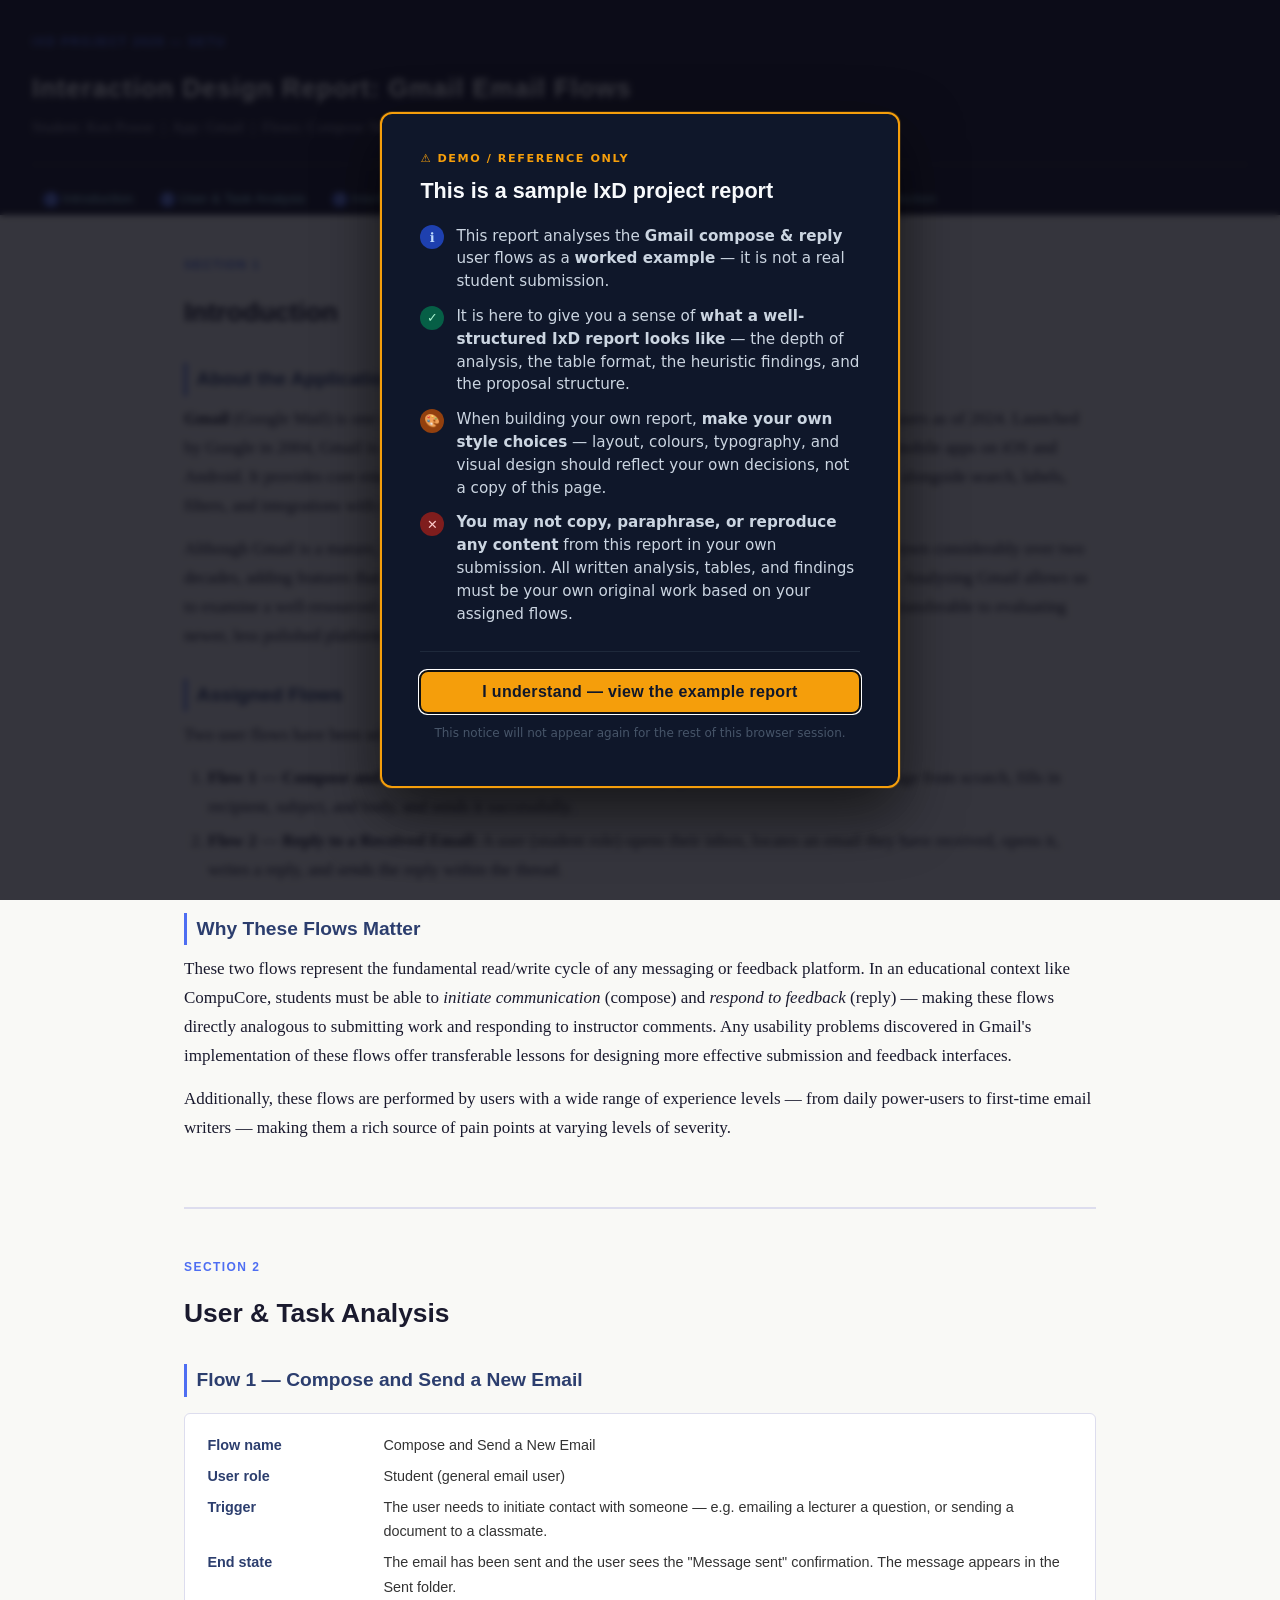
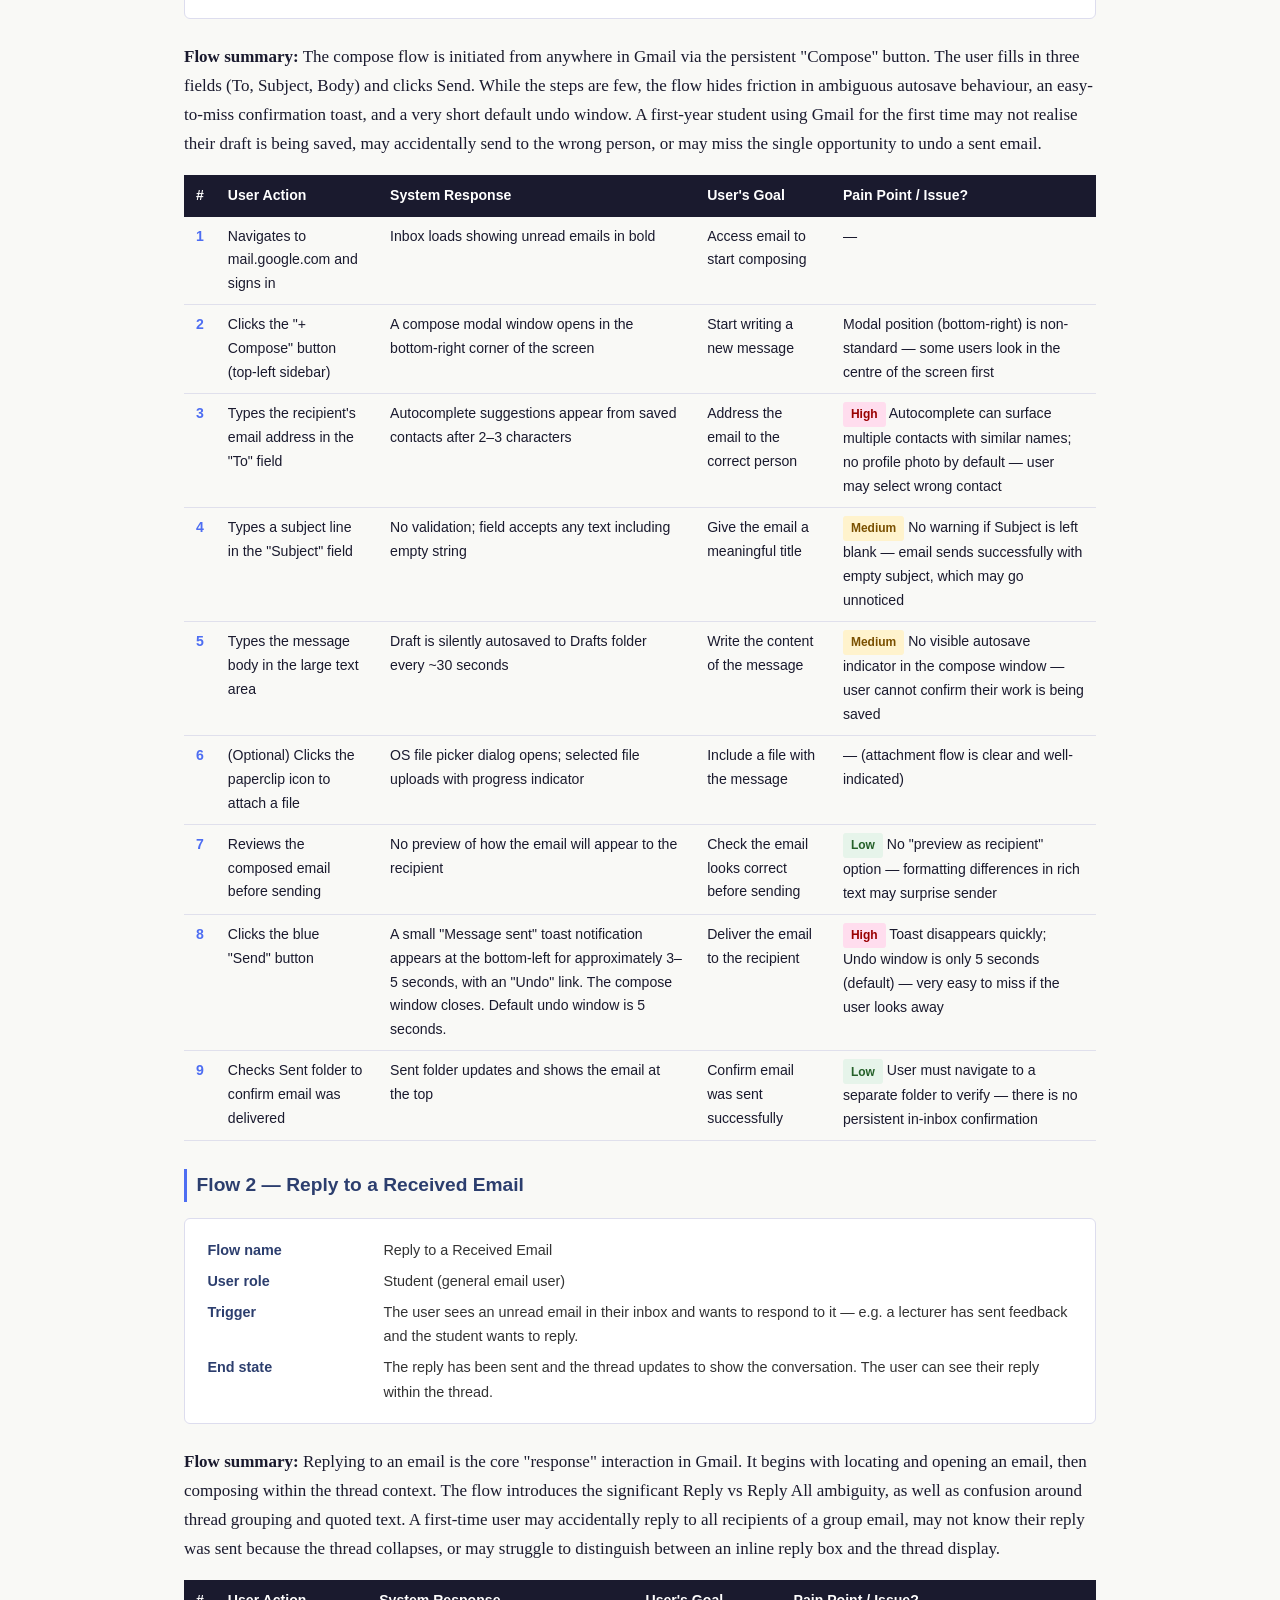
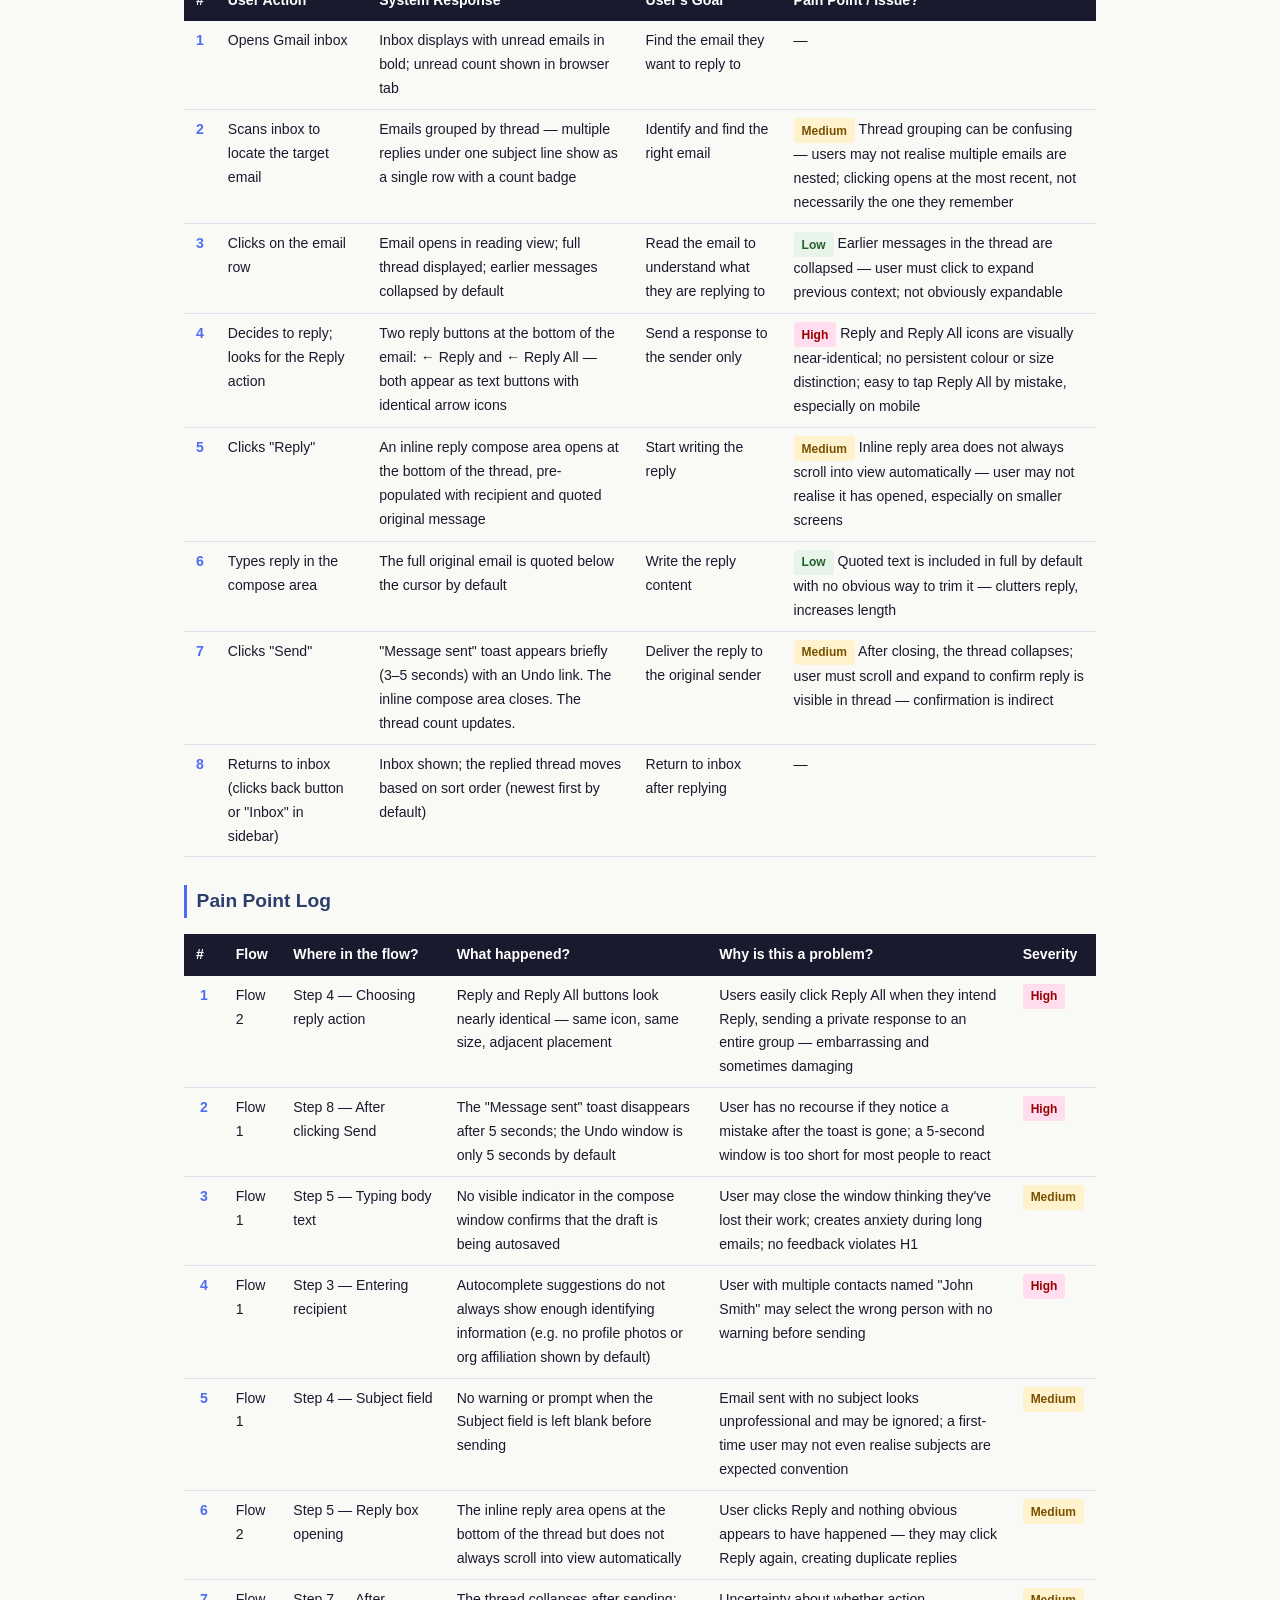
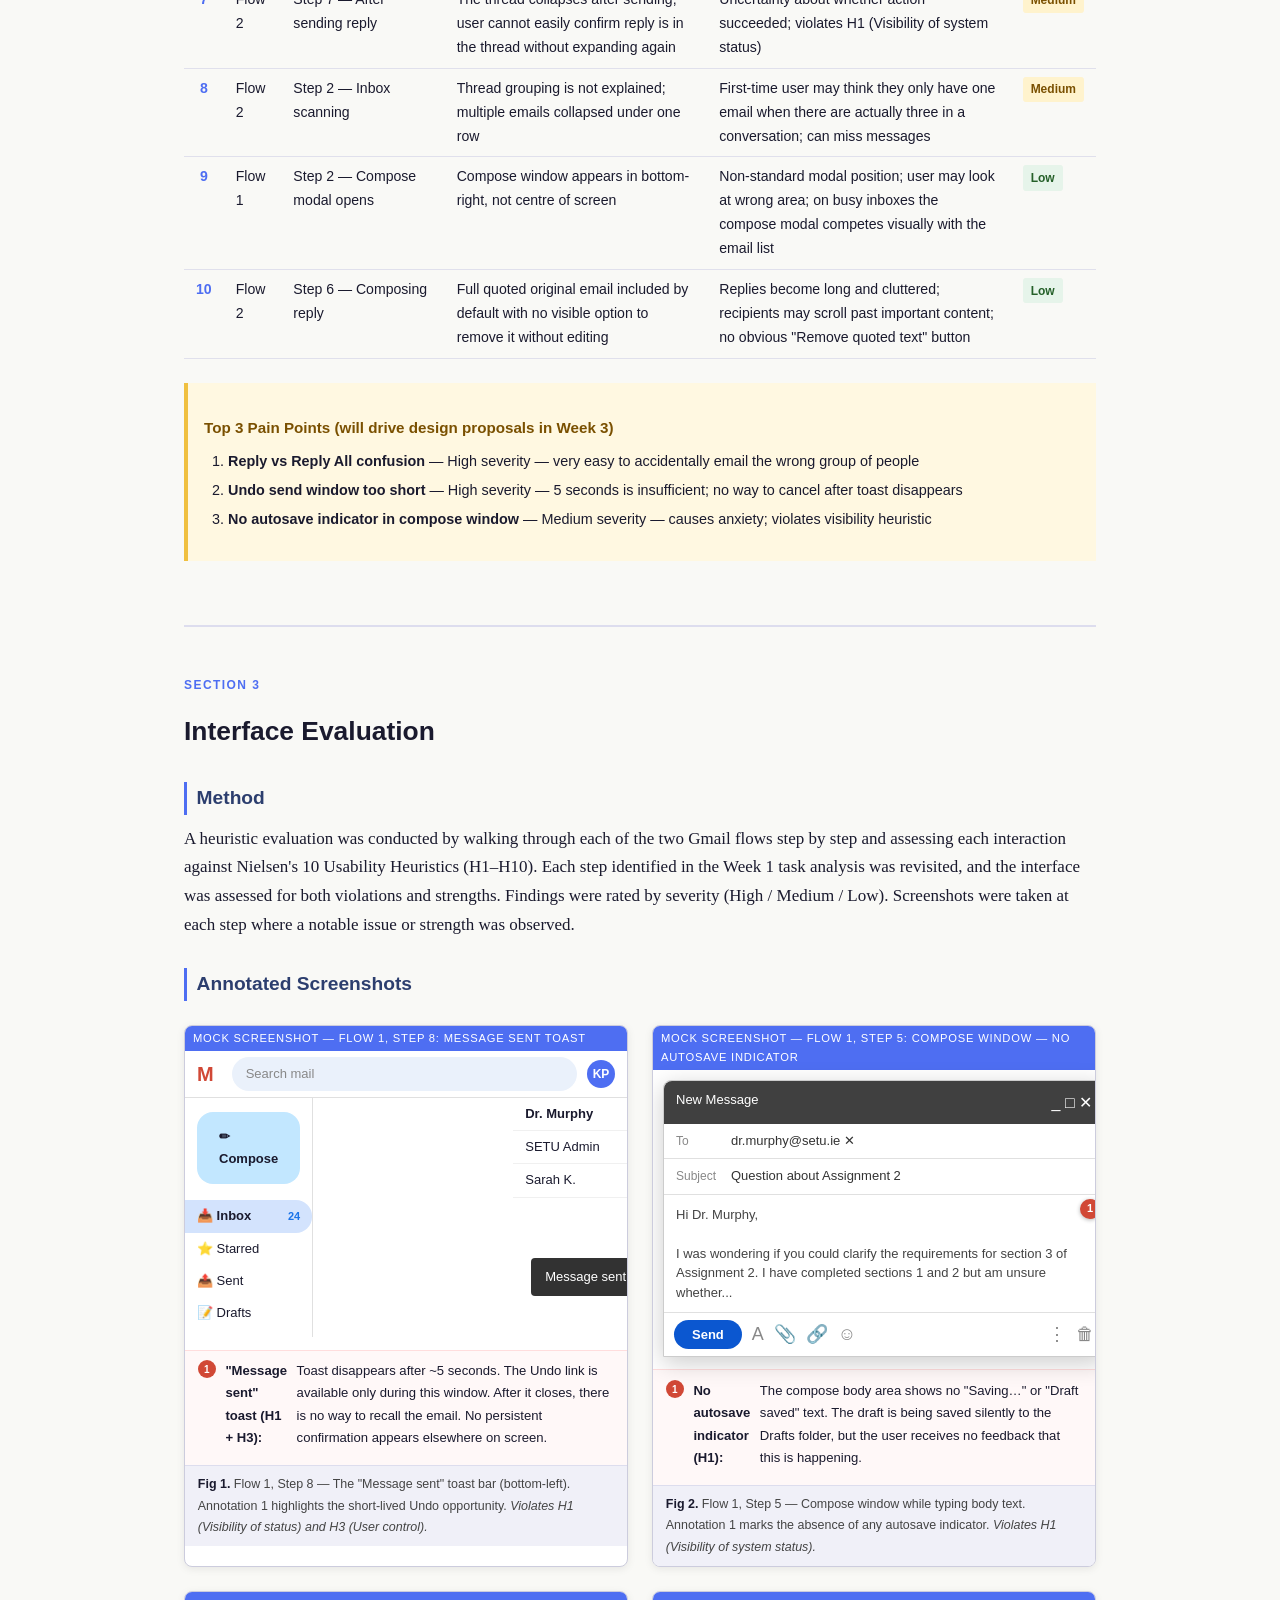
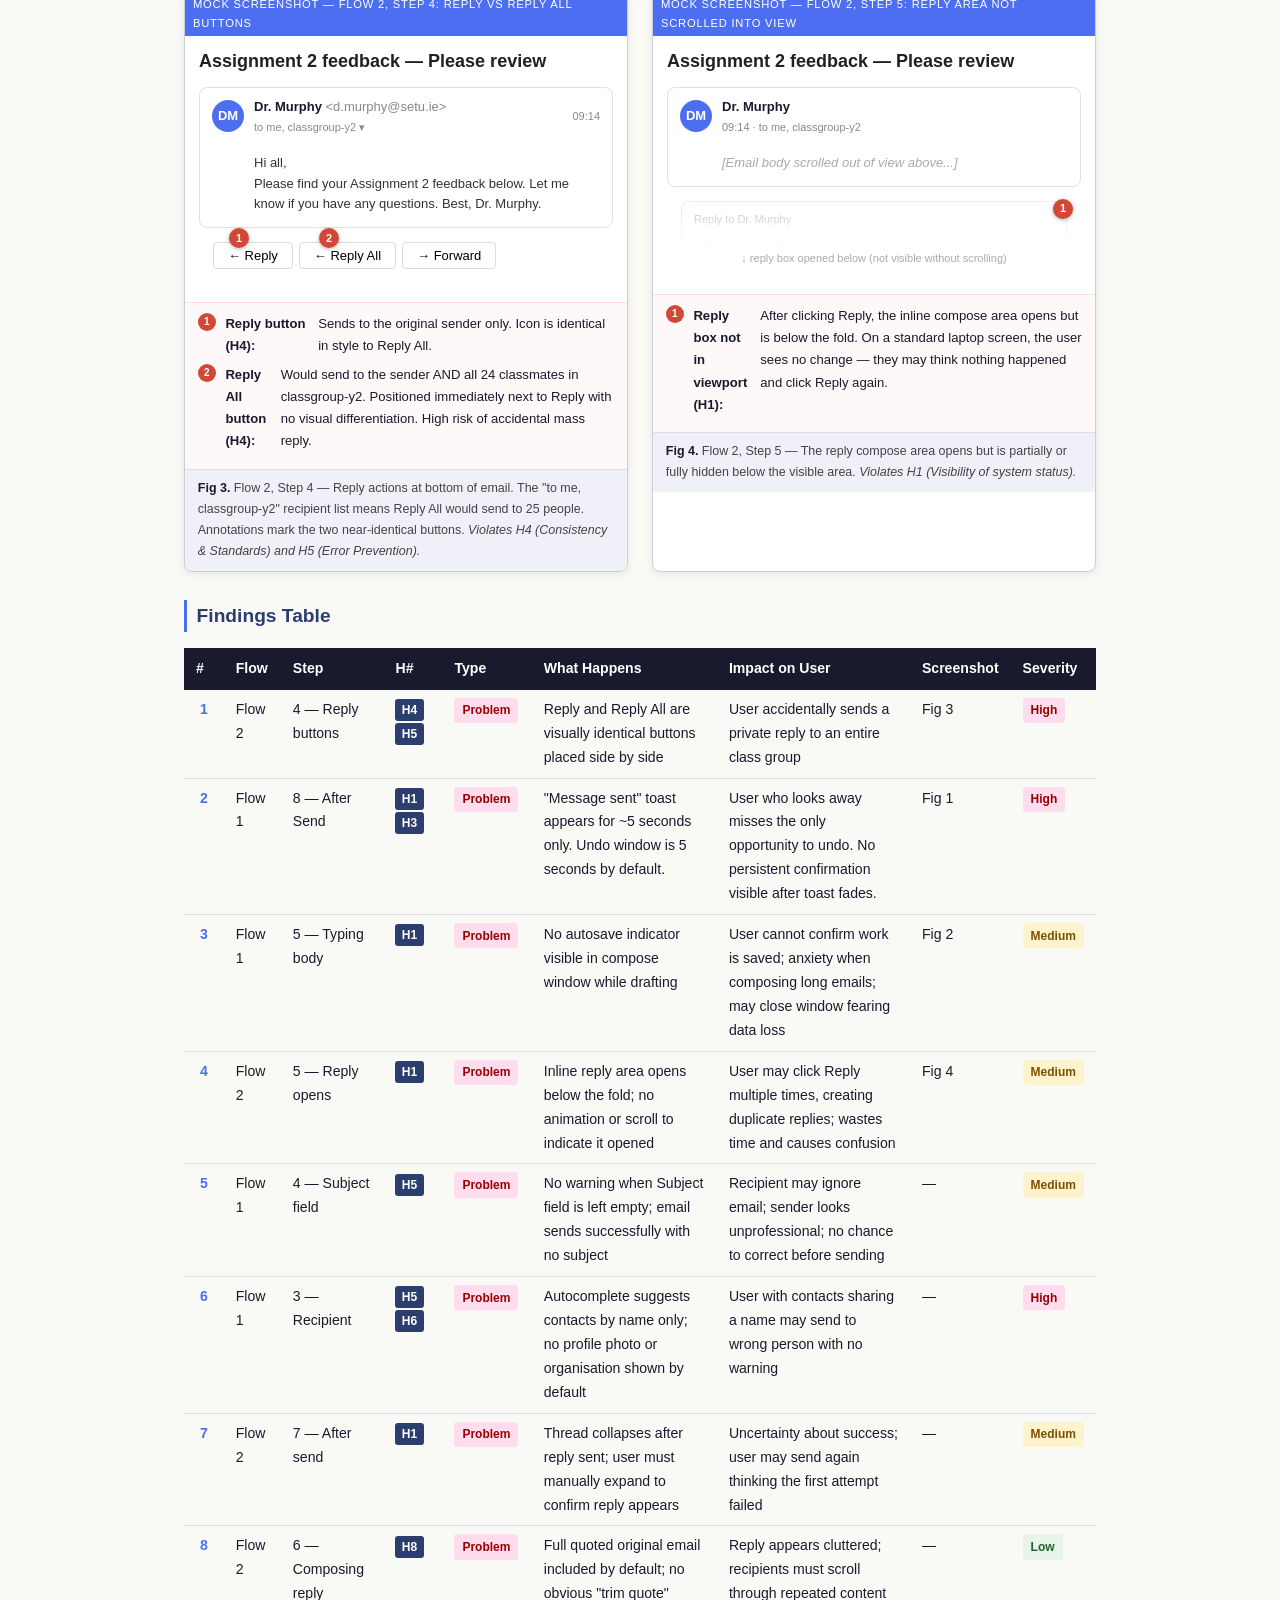
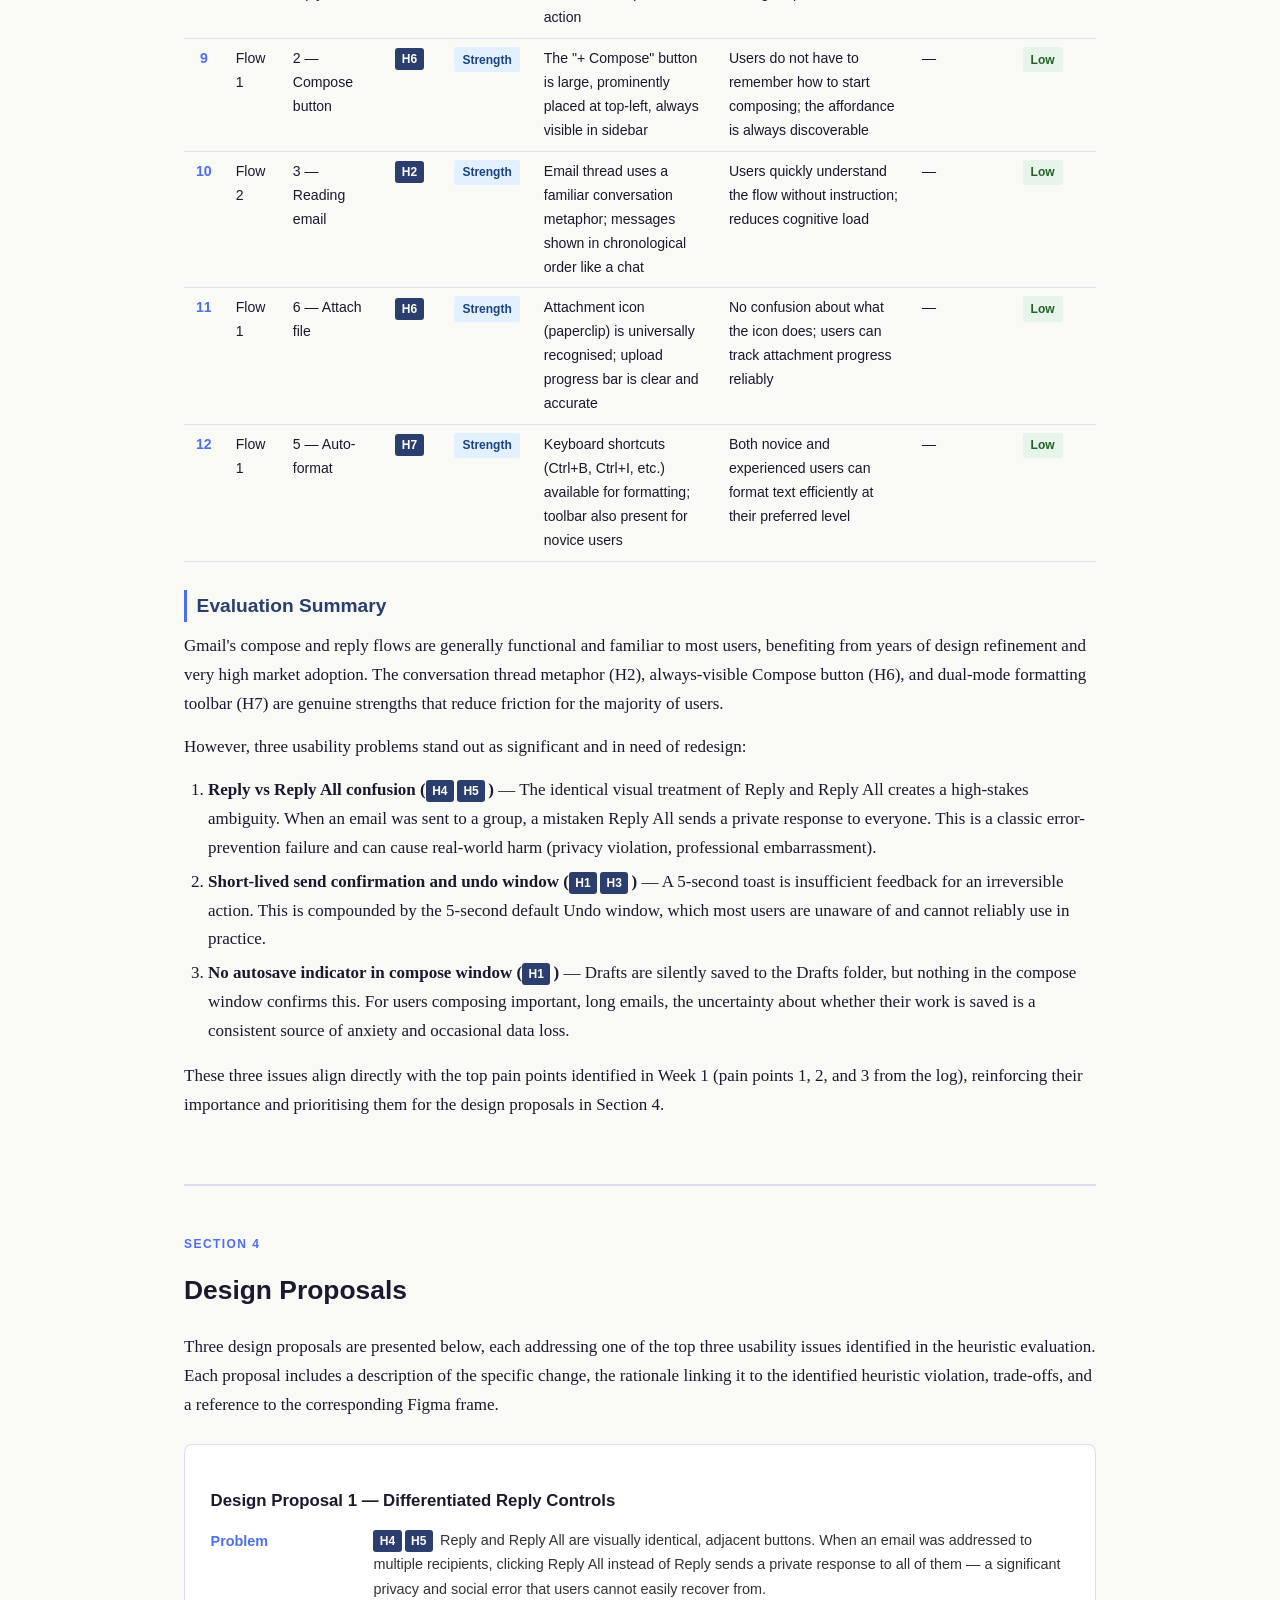
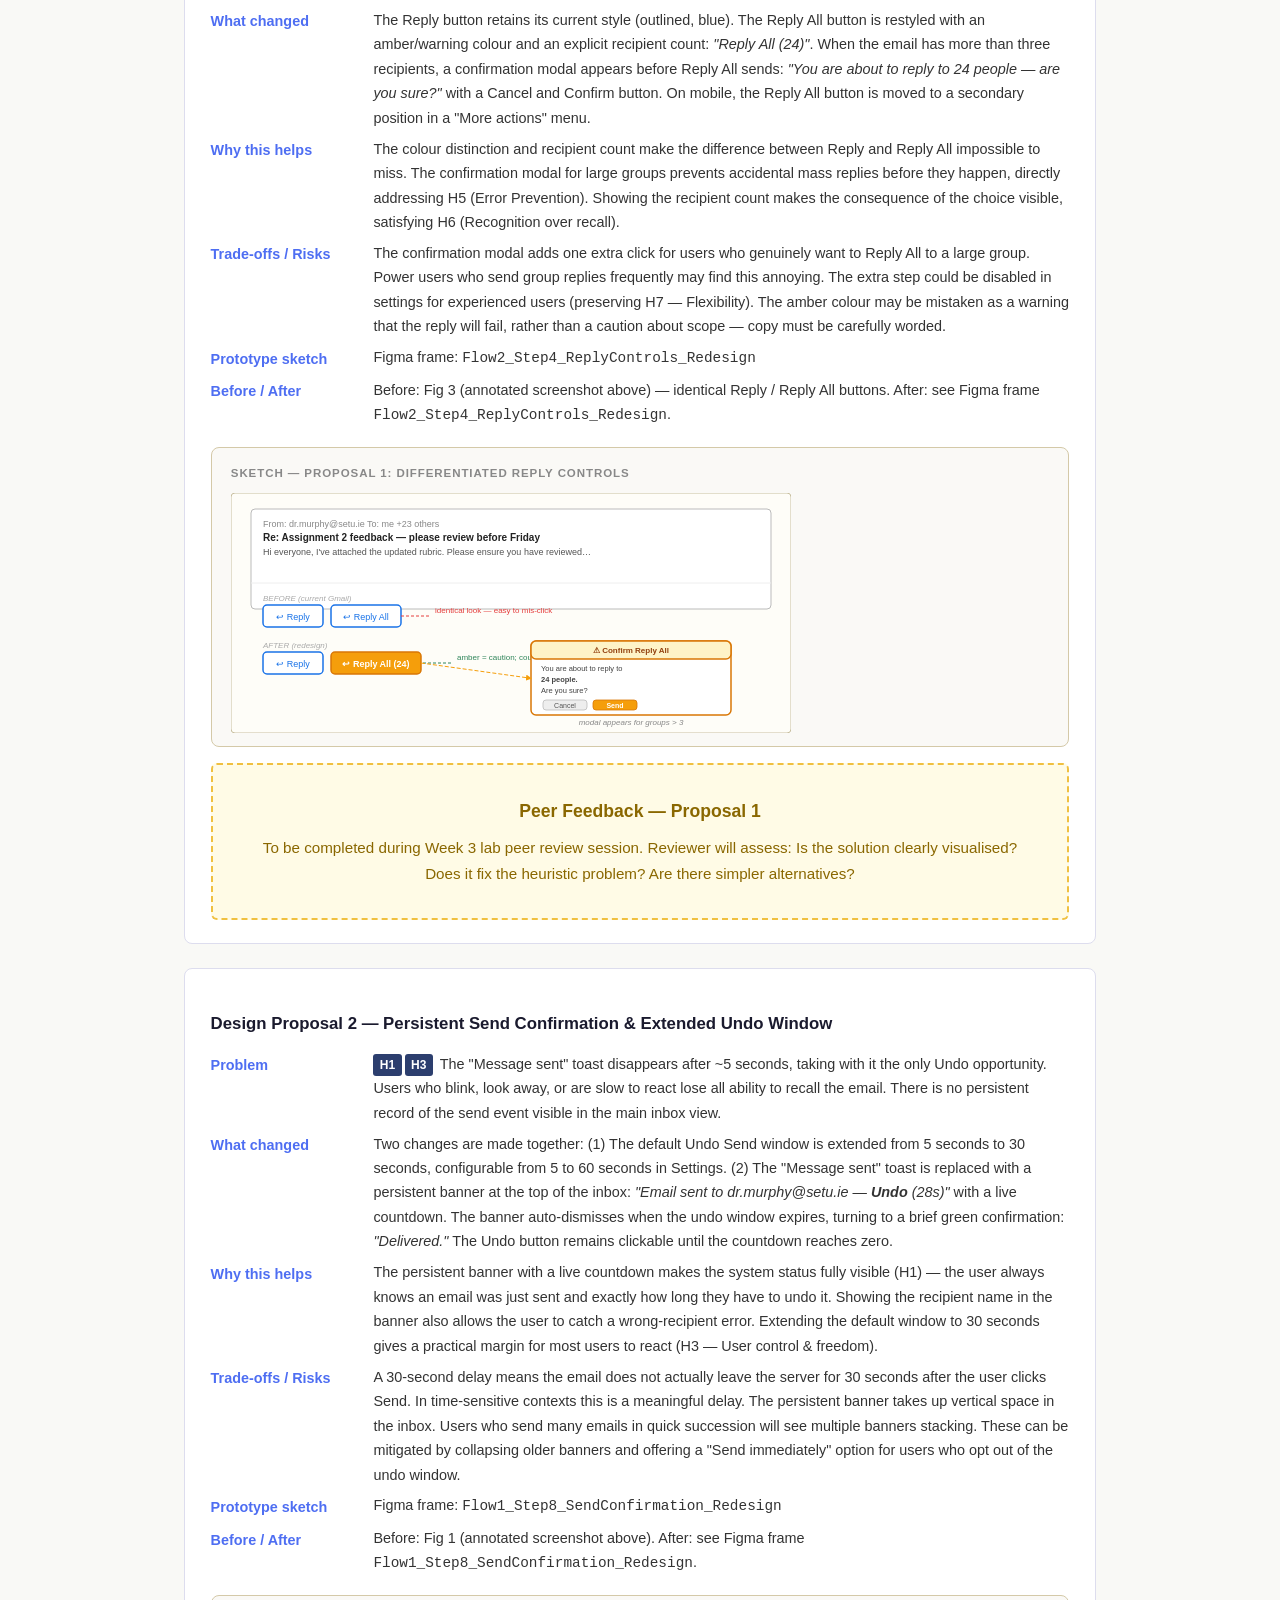
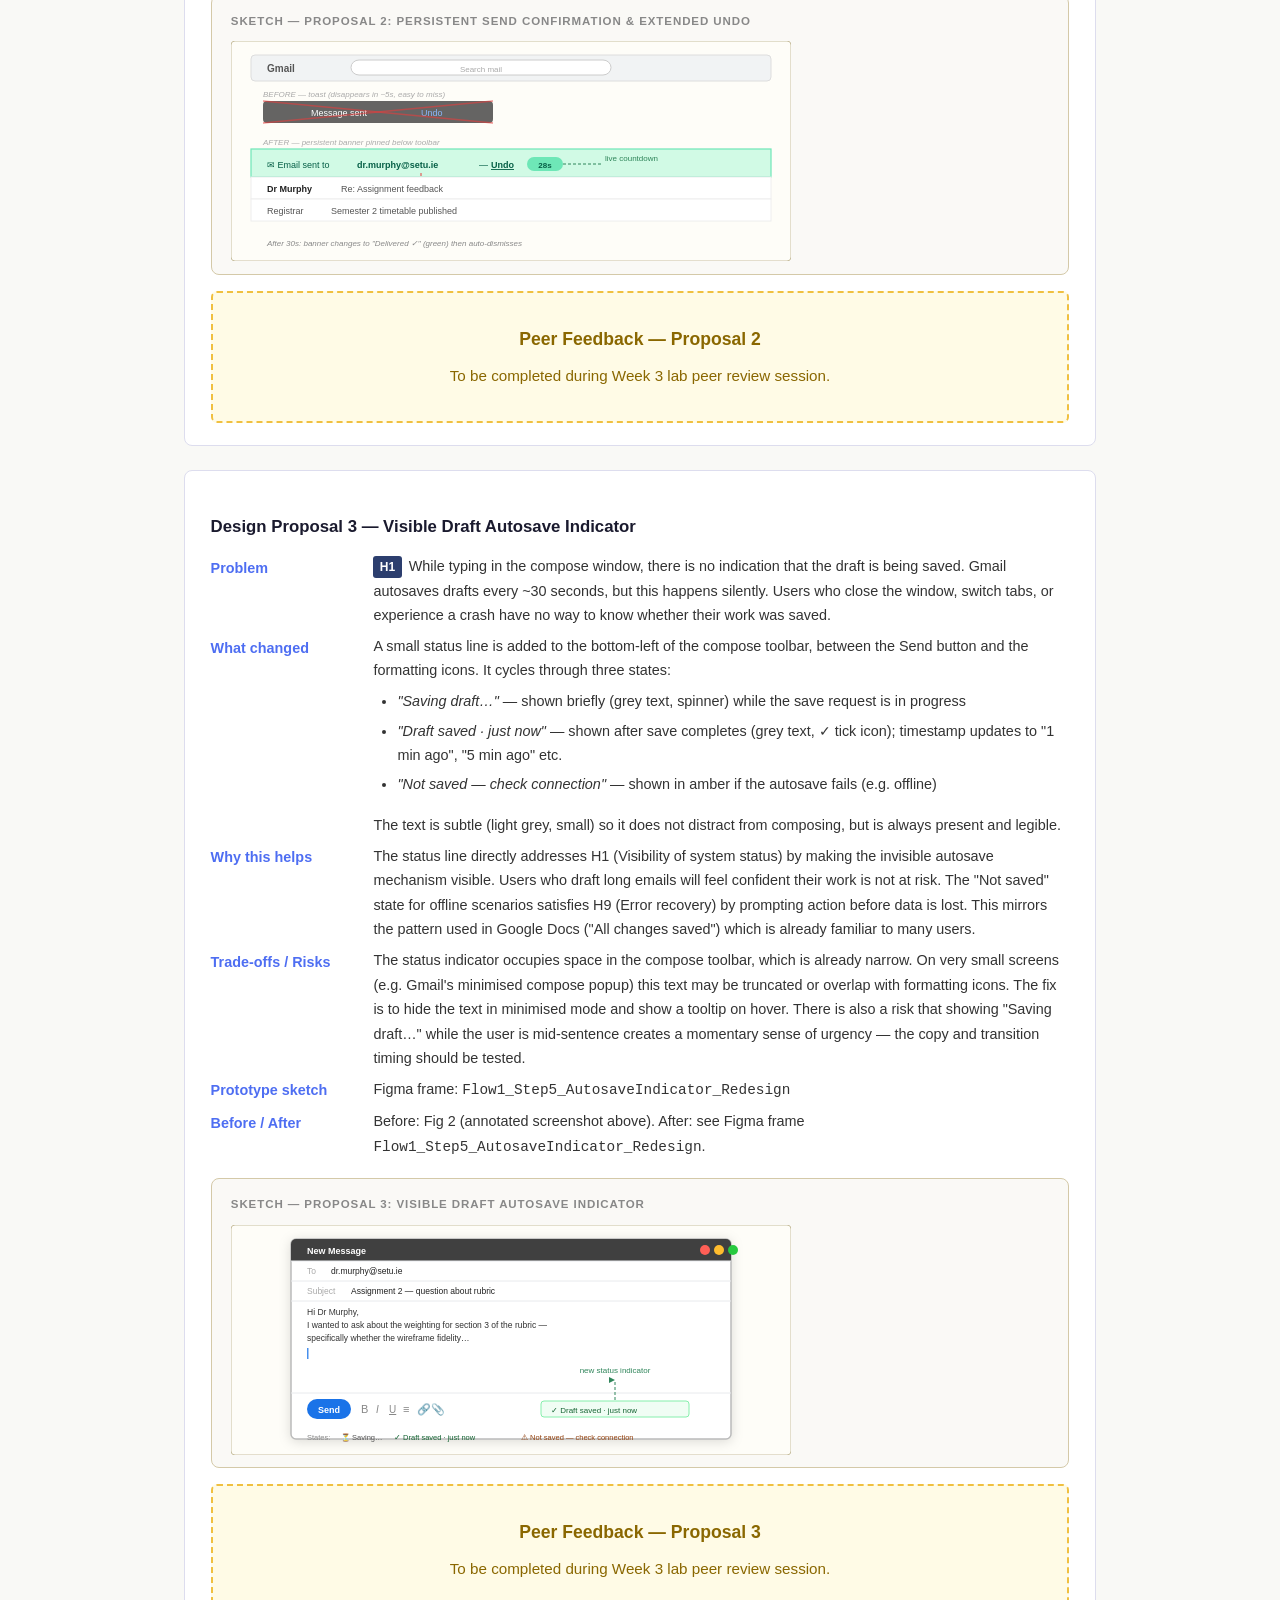
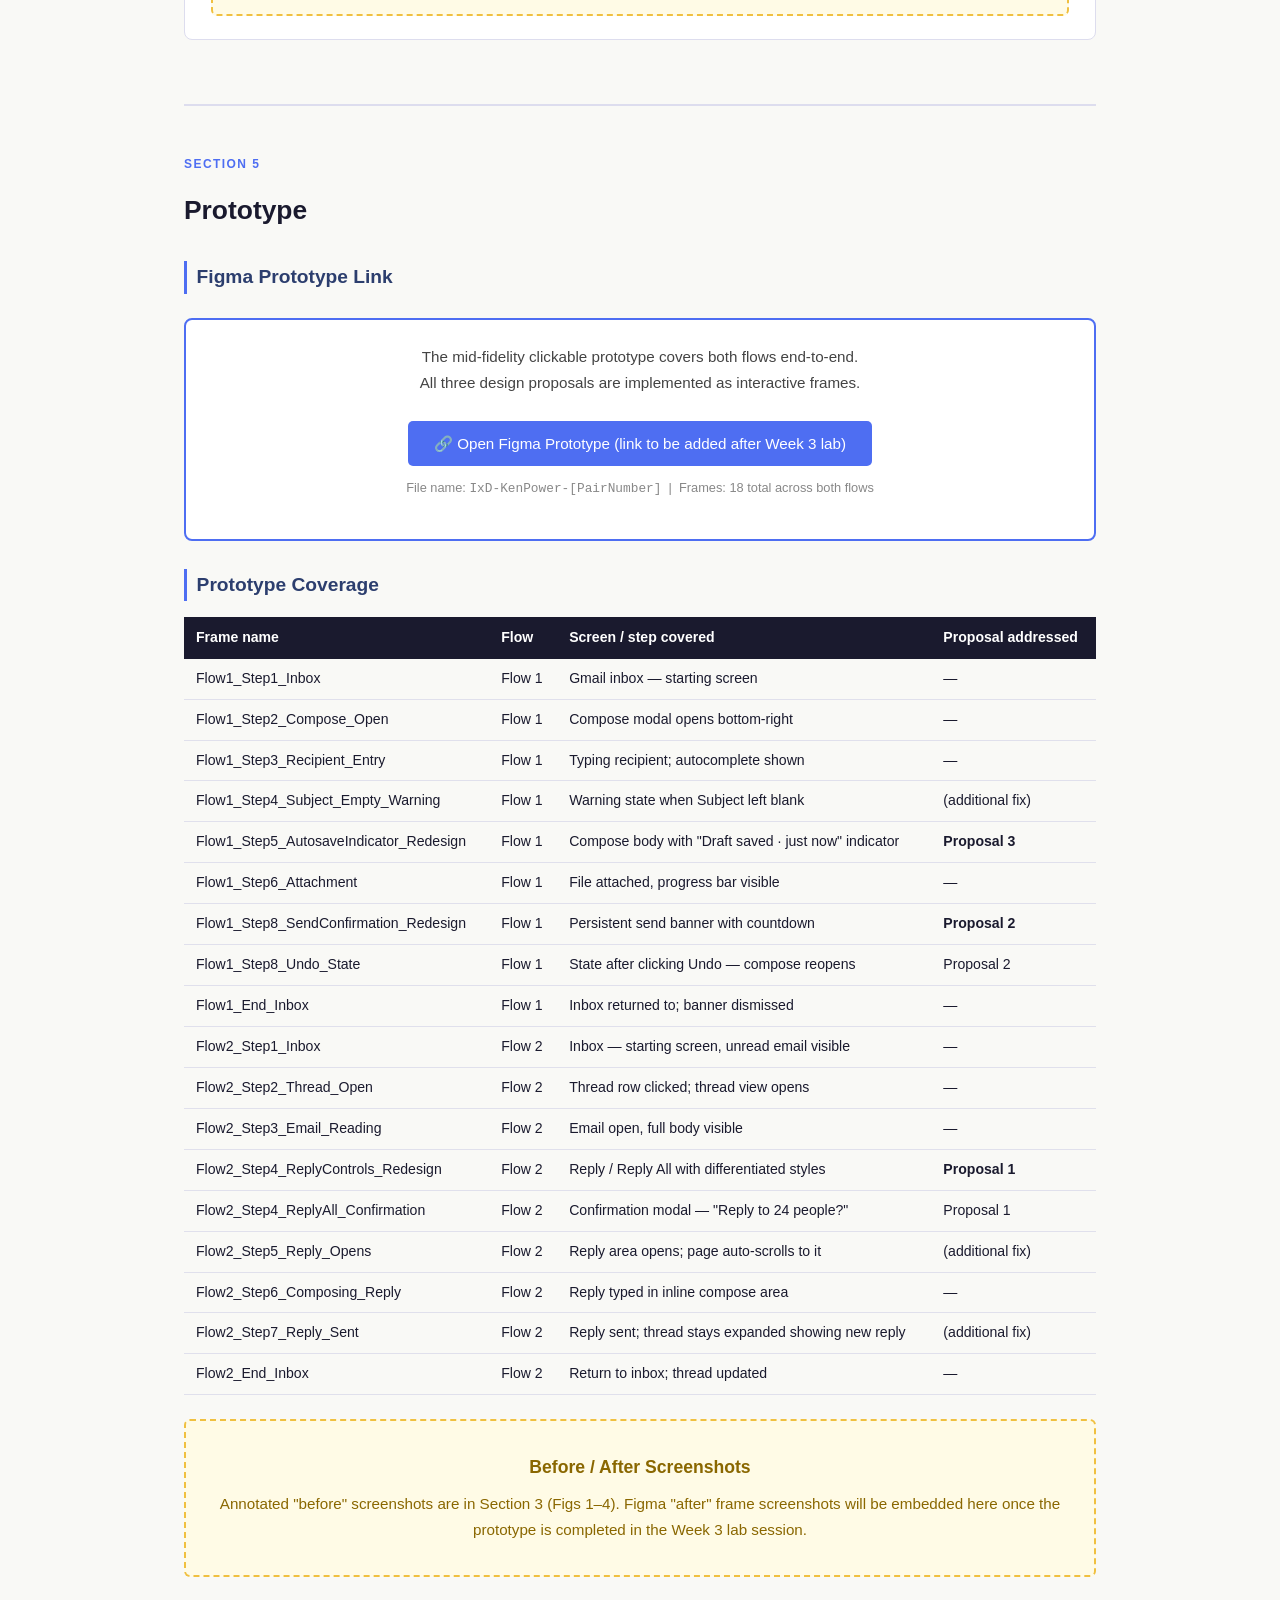
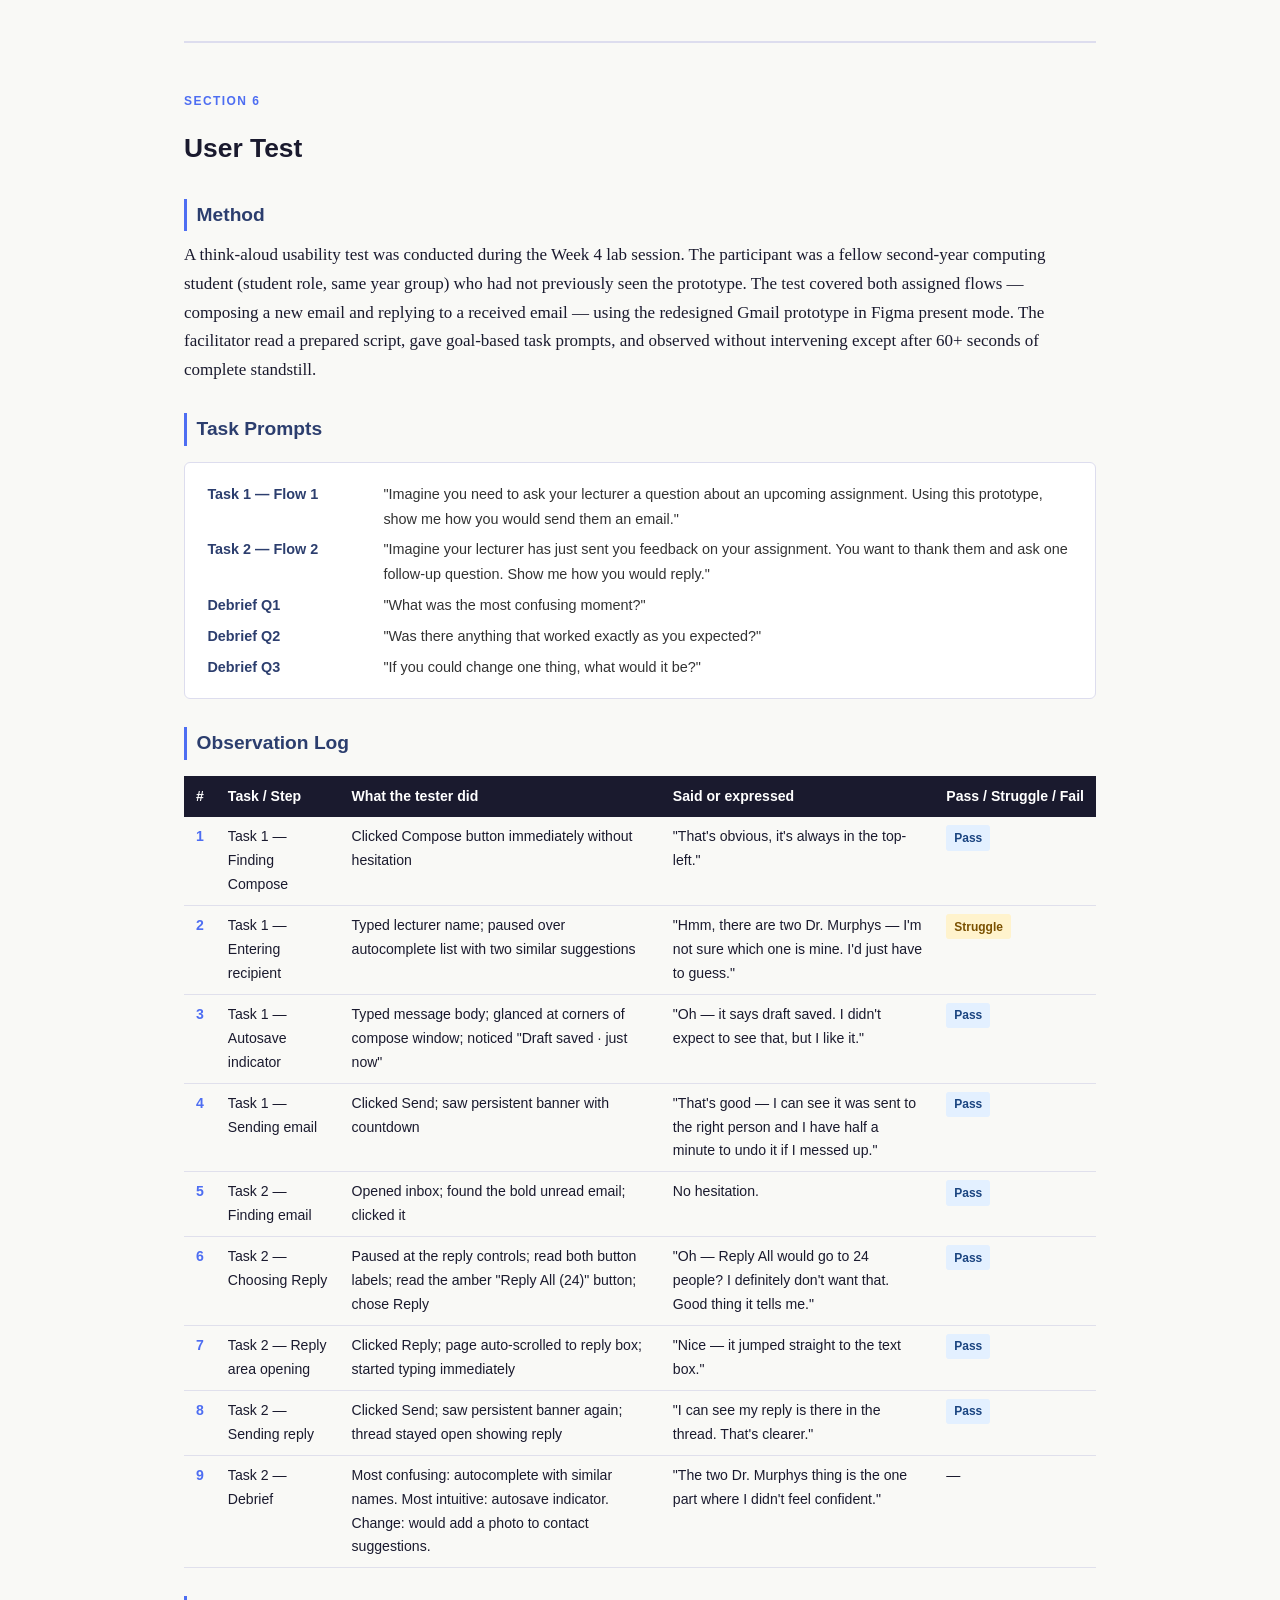
==== index.html @ 7b37d636 "Add sketches for proposals 1, 2, and 3: Differentiated Reply Controls, Persistent Send Confirmation," ====
<!DOCTYPE html>
<html lang="en">
<head>
  <meta charset="UTF-8">
  <meta name="viewport" content="width=device-width, initial-scale=1.0">
  <title>IxD Report — Gmail Email Flows — Ken Power</title>
  <style>*,*::before,*::after{box-sizing:border-box;margin:0;padding:0}body{font-family:Georgia,'Times New Roman',serif;font-size:17px;line-height:1.7;color:#1a1a2e;background:#f9f9f6}h1,h2,h3,h4,nav,._bj{font-family:'Segoe UI',Arial,sans-serif}header{background:#1a1a2e;color:#fff;padding:2rem 2rem 0}header h1{font-size:1.6rem;letter-spacing:.04em}header p._bc{color:#aab;font-size:.95rem;margin-top:.25rem}nav{margin-top:1.5rem;display:flex;flex-wrap:wrap;gap:.25rem;border-top:1px solid #333;padding-top:1rem}nav a{color:#aef;text-decoration:none;font-size:.85rem;padding:.35rem .7rem;border-radius:3px;transition:background .15s}nav a:hover{background:#2c3e6e}._be{display:inline-block;background:#4e6ef2;color:#fff;border-radius:50%;width:1.3em;height:1.3em;text-align:center;line-height:1.3em;font-size:.75rem;margin-right:.3em}main{max-width:960px;margin:0 auto;padding:2.5rem 1.5rem 4rem}section{margin-bottom:4rem}section+section{border-top:2px solid #dde;padding-top:3rem}._w{font-family:'Segoe UI',Arial,sans-serif;font-size:.75rem;text-transform:uppercase;letter-spacing:.12em;color:#4e6ef2;font-weight:700}h2{font-size:1.65rem;margin:.25rem 0 1.25rem;color:#1a1a2e}h3{font-size:1.2rem;margin:1.75rem 0 .6rem;color:#2c3e6e;border-left:3px solid #4e6ef2;padding-left:.6rem}h4{font-size:1rem;margin:1.2rem 0 .4rem;color:#333}p{margin-bottom:.9rem}ul,ol{margin:.5rem 0 1rem 1.5rem}li{margin-bottom:.3rem}._ah{background:#fffbe6;border:2px dashed #f0c040;border-radius:6px;padding:2rem;text-align:center;color:#8a6700;font-family:'Segoe UI',Arial,sans-serif;font-size:.95rem}._ah strong{display:block;font-size:1.1rem;margin-bottom:.5rem}._ar{overflow-x:auto;margin:1rem 0 1.5rem}table{border-collapse:collapse;width:100%;font-size:.88rem;font-family:'Segoe UI',Arial,sans-serif}th{background:#1a1a2e;color:#fff;padding:.55rem .75rem;text-align:left;font-weight:600;white-space:nowrap}td{padding:.5rem .75rem;border-bottom:1px solid #e0e0ec;vertical-align:top}tr:nth-child(even)td{background:#f3f3f9}tr:hover td{background:#eaeaf6}._ba{font-weight:700;color:#4e6ef2;text-align:center;white-space:nowrap}._bj{display:inline-block;padding:.15rem .5rem;border-radius:3px;font-size:.75rem;font-weight:700;white-space:nowrap}._bl{background:#fde;color:#900}._bh{background:#fff3cd;color:#7a5000}._bn{background:#e6f4ea;color:#256029}._bb{background:#e3f0ff;color:#1a4480}._bf{background:#fde;color:#900}._af{background:#fff;border:1px solid #dde;border-radius:6px;padding:1.2rem 1.4rem;margin:1rem 0 1.5rem;font-family:'Segoe UI',Arial,sans-serif;font-size:.9rem}._af dl{display:grid;grid-template-columns:160px 1fr;gap:.4rem 1rem}._af dt{font-weight:700;color:#2c3e6e}._af dd{color:#333}._i{display:grid;grid-template-columns:repeat(auto-fit,minmax(300px,1fr));gap:1.5rem;margin:1.5rem 0}._j{background:#fff;border:1px solid #ccd;border-radius:8px;overflow:hidden;box-shadow:0 2px 8px rgba(0,0,0,.08)}._c{background:#f0f0f8;padding:.5rem .8rem;font-size:.78rem;font-family:'Segoe UI',Arial,sans-serif;color:#444;border-top:1px solid #dde}._c strong{color:#1a1a2e}._ap{background:#4e6ef2;color:#fff;font-size:.7rem;font-family:'Segoe UI',Arial,sans-serif;padding:.2rem .5rem;text-transform:uppercase;letter-spacing:.07em}._ab{background:#fff;font-family:'Segoe UI',Arial,sans-serif;font-size:13px}._ae{background:#fff;border-bottom:1px solid #e0e0e0;display:flex;align-items:center;padding:6px 12px;gap:10px}._am{font-size:20px;font-weight:700;color:#d14836;margin-right:8px}._ac{flex:1;background:#eaf1fb;border-radius:24px;padding:6px 14px;font-size:13px;color:#888}._aa{width:28px;height:28px;border-radius:50%;background:#4e6ef2;color:#fff;display:flex;align-items:center;justify-content:center;font-size:12px;font-weight:700}._t{width:200px;float:left;background:#fff;padding:8px 0;border-right:1px solid #e0e0e0;font-size:13px}._e{background:#c2e7ff;border-radius:16px;padding:14px 22px;margin:6px 12px 16px;cursor:pointer;font-weight:600;display:flex;align-items:center;gap:8px}._m{padding:5px 12px;border-radius:0 16px 16px 0;cursor:pointer;display:flex;align-items:center;gap:10px}._m._bg{background:#d3e3fd;font-weight:600}._an{margin-left:200px;min-height:200px}._h{display:flex;align-items:center;padding:5px 12px;border-bottom:1px solid #f0f0f0;gap:10px;cursor:pointer}._h._bi{font-weight:700;background:#fff}._h:hover{box-shadow:0 1px 4px rgba(0,0,0,.1)}._ad{width:150px;overflow:hidden;font-size:13px}._u{flex:1;font-size:13px;overflow:hidden;white-space:nowrap;text-overflow:ellipsis}._ao{font-size:12px;color:#888;white-space:nowrap}._az::after{content:'';display:table;clear:both}._s{position:relative;background:#fff;border:1px solid #ccc;border-radius:8px 8px 0 0;box-shadow:0 6px 24px rgba(0,0,0,.2);width:100%;font-family:'Segoe UI',Arial,sans-serif}._k{background:#404040;color:#fff;padding:8px 12px;font-size:13px;border-radius:8px 8px 0 0;display:flex;justify-content:space-between}._p{display:flex;align-items:center;border-bottom:1px solid #e0e0e0;padding:4px 12px;font-size:13px}._q{color:#888;width:55px;font-size:12px}._r{flex:1;color:#333;padding:2px 0}._y{padding:10px 12px;min-height:80px;font-size:13px;color:#444;line-height:1.5}._g{border-top:1px solid #e0e0e0;padding:6px 10px;display:flex;align-items:center;gap:10px}._ay{background:#0b57d0;color:#fff;border:none;border-radius:16px;padding:7px 18px;font-size:13px;cursor:pointer;font-weight:600}._at{position:relative}._ai{position:absolute;background:#d14836;color:#fff;border-radius:50%;width:20px;height:20px;font-size:11px;font-weight:700;display:flex;align-items:center;justify-content:center;font-family:'Segoe UI',Arial,sans-serif;box-shadow:0 1px 4px rgba(0,0,0,.3);z-index:10}._f{list-style:none;margin:.8rem 0 0;padding:0;font-family:'Segoe UI',Arial,sans-serif;font-size:.82rem}._f li{display:flex;gap:.6rem;margin-bottom:.4rem;align-items:flex-start}._bd{background:#d14836;color:#fff;border-radius:50%;min-width:18px;height:18px;font-size:10px;font-weight:700;display:flex;align-items:center;justify-content:center}._al{padding:10px 14px}._b{font-size:18px;font-weight:700;margin-bottom:10px;color:#202124}._z{border:1px solid #e0e0e0;border-radius:8px;margin-bottom:8px;overflow:hidden}._a{display:flex;align-items:center;padding:8px 12px;gap:10px;cursor:pointer}._a:hover{background:#f8f8f8}._au{width:32px;height:32px;border-radius:50%;display:flex;align-items:center;justify-content:center;font-size:13px;font-weight:700;color:#fff}._d{padding:8px 14px 12px 54px;font-size:13px;color:#333;line-height:1.6}._aq{background:#fff;border:1px solid #c6d0f5;border-radius:8px;margin:6px 14px;padding:8px 12px}._o{font-size:11px;color:#888;margin-bottom:4px}._v{display:flex;gap:6px;padding:6px 14px 10px}._av,._x{border:1px solid #dadce0;background:#fff;border-radius:4px;padding:5px 14px;font-size:13px;cursor:pointer;display:flex;align-items:center;gap:5px}._x{}._ax{background:#323232;color:#fff;border-radius:4px;padding:8px 14px;font-size:13px;display:flex;justify-content:space-between;align-items:center;margin:4px 8px}._as{color:#8ab4f8;font-weight:600;cursor:pointer}._n{background:#fff;border:1px solid #dde;border-radius:8px;padding:1.4rem 1.6rem;margin:1.5rem 0;font-family:'Segoe UI',Arial,sans-serif}._n h4{font-size:1.05rem;color:#1a1a2e;margin-bottom:.8rem}._ag{display:grid;grid-template-columns:150px 1fr;gap:.4rem .8rem;margin-bottom:.5rem;font-size:.9rem}._ag dt{font-weight:700;color:#4e6ef2;padding-top:.1rem}._ag dd{color:#333}._aw{list-style:none;margin:0;padding:0}._aw li{display:flex;gap:.6rem;padding:.35rem 0;font-family:'Segoe UI',Arial,sans-serif;font-size:.9rem;border-bottom:1px solid #f0f0f0}._aj::before{content:'✓';color:#256029;font-weight:700}._ak::before{content:'☐';color:#aaa}._bm{background:#fff8e1;border-left:4px solid #f0c040;padding:.8rem 1rem;margin:1rem 0;font-family:'Segoe UI',Arial,sans-serif;font-size:.9rem}._bm h4{color:#7a5000;margin-bottom:.4rem;font-size:.95rem}blockquote{border-left:4px solid #4e6ef2;padding:.6rem 1rem;margin:1rem 0;color:#444;font-style:italic;background:#f5f7ff;border-radius:0 4px 4px 0}blockquote cite{font-style:normal;font-size:.82rem;color:#888;display:block;margin-top:.3rem}._bk{display:inline-block;background:#2c3e6e;color:#fff;border-radius:3px;padding:.05rem .4rem;font-size:.75rem;font-family:'Segoe UI',Arial,sans-serif;font-weight:700;vertical-align:middle;margin-right:.2rem}._l{background:#fff;border:2px solid #4e6ef2;border-radius:8px;padding:1.5rem 2rem;text-align:center;margin:1.5rem 0}._l a{background:#4e6ef2;color:#fff;text-decoration:none;padding:.6rem 1.6rem;border-radius:5px;font-family:'Segoe UI',Arial,sans-serif;font-size:.95rem;display:inline-block;margin-top:.7rem}@media(max-width:680px){._t{display:none}._an{margin-left:0}._af dl{grid-template-columns:1fr}._ag{grid-template-columns:1fr}}@media print{nav,header{position:static}._i{grid-template-columns:1fr}}</style>
</head>
<body>

<header>
  <p class="_w">IxD Project 2026 — SETU</p>
  <h1>Interaction Design Report: Gmail Email Flows</h1>
  <p class="_bc">Student: Ken Power &nbsp;|&nbsp; App: Gmail &nbsp;|&nbsp; Flows: Compose New Email &amp; Reply to Email</p>
  <nav>
    <a href="#introduction"><span class="_be">1</span>Introduction</a>
    <a href="#task-analysis"><span class="_be">2</span>User &amp; Task Analysis</a>
    <a href="#evaluation"><span class="_be">3</span>Interface Evaluation</a>
    <a href="#proposals"><span class="_be">4</span>Design Proposals</a>
    <a href="#prototype"><span class="_be">5</span>Prototype</a>
    <a href="#user-test"><span class="_be">6</span>User Test</a>
    <a href="#reflection"><span class="_be">7</span>Reflection</a>
  </nav>
</header>

<main>

  
  
  
  <section id="introduction">
    <p class="_w">Section 1</p>
    <h2>Introduction</h2>

    <h3>About the Application</h3>
    <p>
      <strong>Gmail</strong> (Google Mail) is one of the world's most widely used email services, with over 1.8 billion active users as of 2024. Launched by Google in 2004, Gmail is a web-based email client accessible at <em>mail.google.com</em> and through native mobile apps on iOS and Android. It provides core email functions — composing, sending, receiving, and organising messages — alongside search, labels, filters, and integrations with the broader Google Workspace suite.
    </p>
    <p>
      Although Gmail is a mature, heavily tested product, it is not without usability friction. Its interface has grown considerably over two decades, adding features that sometimes obscure core tasks behind layers of options and modal windows. Analysing Gmail allows us to examine a well-resourced design and still identify meaningful interaction problems — a skill directly transferable to evaluating newer, less polished platforms like CompuCore.
    </p>

    <h3>Assigned Flows</h3>
    <p>Two user flows have been selected for this project:</p>
    <ol>
      <li><strong>Flow 1 — Compose and Send a New Email:</strong> A user (student role) opens Gmail, creates a new message from scratch, fills in recipient, subject, and body, and sends it successfully.</li>
      <li><strong>Flow 2 — Reply to a Received Email:</strong> A user (student role) opens their inbox, locates an email they have received, opens it, writes a reply, and sends the reply within the thread.</li>
    </ol>

    <h3>Why These Flows Matter</h3>
    <p>
      These two flows represent the fundamental read/write cycle of any messaging or feedback platform. In an educational context like CompuCore, students must be able to <em>initiate communication</em> (compose) and <em>respond to feedback</em> (reply) — making these flows directly analogous to submitting work and responding to instructor comments. Any usability problems discovered in Gmail's implementation of these flows offer transferable lessons for designing more effective submission and feedback interfaces.
    </p>
    <p>
      Additionally, these flows are performed by users with a wide range of experience levels — from daily power-users to first-time email writers — making them a rich source of pain points at varying levels of severity.
    </p>
  </section>


  
  
  
  <section id="task-analysis">
    <p class="_w">Section 2</p>
    <h2>User &amp; Task Analysis</h2>

    
    <h3>Flow 1 — Compose and Send a New Email</h3>

    <div class="_af">
      <dl>
        <dt>Flow name</dt><dd>Compose and Send a New Email</dd>
        <dt>User role</dt><dd>Student (general email user)</dd>
        <dt>Trigger</dt><dd>The user needs to initiate contact with someone — e.g. emailing a lecturer a question, or sending a document to a classmate.</dd>
        <dt>End state</dt><dd>The email has been sent and the user sees the "Message sent" confirmation. The message appears in the Sent folder.</dd>
      </dl>
    </div>

    <p>
      <strong>Flow summary:</strong> The compose flow is initiated from anywhere in Gmail via the persistent "Compose" button. The user fills in three fields (To, Subject, Body) and clicks Send. While the steps are few, the flow hides friction in ambiguous autosave behaviour, an easy-to-miss confirmation toast, and a very short default undo window. A first-year student using Gmail for the first time may not realise their draft is being saved, may accidentally send to the wrong person, or may miss the single opportunity to undo a sent email.
    </p>

    <div class="_ar">
      <table>
        <thead>
          <tr>
            <th>#</th>
            <th>User Action</th>
            <th>System Response</th>
            <th>User's Goal</th>
            <th>Pain Point / Issue?</th>
          </tr>
        </thead>
        <tbody>
          <tr>
            <td class="_ba">1</td>
            <td>Navigates to mail.google.com and signs in</td>
            <td>Inbox loads showing unread emails in bold</td>
            <td>Access email to start composing</td>
            <td>—</td>
          </tr>
          <tr>
            <td class="_ba">2</td>
            <td>Clicks the "+ Compose" button (top-left sidebar)</td>
            <td>A compose modal window opens in the bottom-right corner of the screen</td>
            <td>Start writing a new message</td>
            <td>Modal position (bottom-right) is non-standard — some users look in the centre of the screen first</td>
          </tr>
          <tr>
            <td class="_ba">3</td>
            <td>Types the recipient's email address in the "To" field</td>
            <td>Autocomplete suggestions appear from saved contacts after 2–3 characters</td>
            <td>Address the email to the correct person</td>
            <td><span class="_bj _bl">High</span> Autocomplete can surface multiple contacts with similar names; no profile photo by default — user may select wrong contact</td>
          </tr>
          <tr>
            <td class="_ba">4</td>
            <td>Types a subject line in the "Subject" field</td>
            <td>No validation; field accepts any text including empty string</td>
            <td>Give the email a meaningful title</td>
            <td><span class="_bj _bh">Medium</span> No warning if Subject is left blank — email sends successfully with empty subject, which may go unnoticed</td>
          </tr>
          <tr>
            <td class="_ba">5</td>
            <td>Types the message body in the large text area</td>
            <td>Draft is silently autosaved to Drafts folder every ~30 seconds</td>
            <td>Write the content of the message</td>
            <td><span class="_bj _bh">Medium</span> No visible autosave indicator in the compose window — user cannot confirm their work is being saved</td>
          </tr>
          <tr>
            <td class="_ba">6</td>
            <td>(Optional) Clicks the paperclip icon to attach a file</td>
            <td>OS file picker dialog opens; selected file uploads with progress indicator</td>
            <td>Include a file with the message</td>
            <td>— (attachment flow is clear and well-indicated)</td>
          </tr>
          <tr>
            <td class="_ba">7</td>
            <td>Reviews the composed email before sending</td>
            <td>No preview of how the email will appear to the recipient</td>
            <td>Check the email looks correct before sending</td>
            <td><span class="_bj _bn">Low</span> No "preview as recipient" option — formatting differences in rich text may surprise sender</td>
          </tr>
          <tr>
            <td class="_ba">8</td>
            <td>Clicks the blue "Send" button</td>
            <td>A small "Message sent" toast notification appears at the bottom-left for approximately 3–5 seconds, with an "Undo" link. The compose window closes. Default undo window is 5 seconds.</td>
            <td>Deliver the email to the recipient</td>
            <td><span class="_bj _bl">High</span> Toast disappears quickly; Undo window is only 5 seconds (default) — very easy to miss if the user looks away</td>
          </tr>
          <tr>
            <td class="_ba">9</td>
            <td>Checks Sent folder to confirm email was delivered</td>
            <td>Sent folder updates and shows the email at the top</td>
            <td>Confirm email was sent successfully</td>
            <td><span class="_bj _bn">Low</span> User must navigate to a separate folder to verify — there is no persistent in-inbox confirmation</td>
          </tr>
        </tbody>
      </table>
    </div>


    
    <h3>Flow 2 — Reply to a Received Email</h3>

    <div class="_af">
      <dl>
        <dt>Flow name</dt><dd>Reply to a Received Email</dd>
        <dt>User role</dt><dd>Student (general email user)</dd>
        <dt>Trigger</dt><dd>The user sees an unread email in their inbox and wants to respond to it — e.g. a lecturer has sent feedback and the student wants to reply.</dd>
        <dt>End state</dt><dd>The reply has been sent and the thread updates to show the conversation. The user can see their reply within the thread.</dd>
      </dl>
    </div>

    <p>
      <strong>Flow summary:</strong> Replying to an email is the core "response" interaction in Gmail. It begins with locating and opening an email, then composing within the thread context. The flow introduces the significant Reply vs Reply All ambiguity, as well as confusion around thread grouping and quoted text. A first-time user may accidentally reply to all recipients of a group email, may not know their reply was sent because the thread collapses, or may struggle to distinguish between an inline reply box and the thread display.
    </p>

    <div class="_ar">
      <table>
        <thead>
          <tr>
            <th>#</th>
            <th>User Action</th>
            <th>System Response</th>
            <th>User's Goal</th>
            <th>Pain Point / Issue?</th>
          </tr>
        </thead>
        <tbody>
          <tr>
            <td class="_ba">1</td>
            <td>Opens Gmail inbox</td>
            <td>Inbox displays with unread emails in bold; unread count shown in browser tab</td>
            <td>Find the email they want to reply to</td>
            <td>—</td>
          </tr>
          <tr>
            <td class="_ba">2</td>
            <td>Scans inbox to locate the target email</td>
            <td>Emails grouped by thread — multiple replies under one subject line show as a single row with a count badge</td>
            <td>Identify and find the right email</td>
            <td><span class="_bj _bh">Medium</span> Thread grouping can be confusing — users may not realise multiple emails are nested; clicking opens at the most recent, not necessarily the one they remember</td>
          </tr>
          <tr>
            <td class="_ba">3</td>
            <td>Clicks on the email row</td>
            <td>Email opens in reading view; full thread displayed; earlier messages collapsed by default</td>
            <td>Read the email to understand what they are replying to</td>
            <td><span class="_bj _bn">Low</span> Earlier messages in the thread are collapsed — user must click to expand previous context; not obviously expandable</td>
          </tr>
          <tr>
            <td class="_ba">4</td>
            <td>Decides to reply; looks for the Reply action</td>
            <td>Two reply buttons at the bottom of the email: ← Reply and ← Reply All — both appear as text buttons with identical arrow icons</td>
            <td>Send a response to the sender only</td>
            <td><span class="_bj _bl">High</span> Reply and Reply All icons are visually near-identical; no persistent colour or size distinction; easy to tap Reply All by mistake, especially on mobile</td>
          </tr>
          <tr>
            <td class="_ba">5</td>
            <td>Clicks "Reply"</td>
            <td>An inline reply compose area opens at the bottom of the thread, pre-populated with recipient and quoted original message</td>
            <td>Start writing the reply</td>
            <td><span class="_bj _bh">Medium</span> Inline reply area does not always scroll into view automatically — user may not realise it has opened, especially on smaller screens</td>
          </tr>
          <tr>
            <td class="_ba">6</td>
            <td>Types reply in the compose area</td>
            <td>The full original email is quoted below the cursor by default</td>
            <td>Write the reply content</td>
            <td><span class="_bj _bn">Low</span> Quoted text is included in full by default with no obvious way to trim it — clutters reply, increases length</td>
          </tr>
          <tr>
            <td class="_ba">7</td>
            <td>Clicks "Send"</td>
            <td>"Message sent" toast appears briefly (3–5 seconds) with an Undo link. The inline compose area closes. The thread count updates.</td>
            <td>Deliver the reply to the original sender</td>
            <td><span class="_bj _bh">Medium</span> After closing, the thread collapses; user must scroll and expand to confirm reply is visible in thread — confirmation is indirect</td>
          </tr>
          <tr>
            <td class="_ba">8</td>
            <td>Returns to inbox (clicks back button or "Inbox" in sidebar)</td>
            <td>Inbox shown; the replied thread moves based on sort order (newest first by default)</td>
            <td>Return to inbox after replying</td>
            <td>—</td>
          </tr>
        </tbody>
      </table>
    </div>


    
    <h3>Pain Point Log</h3>

    <div class="_ar">
      <table>
        <thead>
          <tr>
            <th>#</th>
            <th>Flow</th>
            <th>Where in the flow?</th>
            <th>What happened?</th>
            <th>Why is this a problem?</th>
            <th>Severity</th>
          </tr>
        </thead>
        <tbody>
          <tr>
            <td class="_ba">1</td>
            <td>Flow 2</td>
            <td>Step 4 — Choosing reply action</td>
            <td>Reply and Reply All buttons look nearly identical — same icon, same size, adjacent placement</td>
            <td>Users easily click Reply All when they intend Reply, sending a private response to an entire group — embarrassing and sometimes damaging</td>
            <td><span class="_bj _bl">High</span></td>
          </tr>
          <tr>
            <td class="_ba">2</td>
            <td>Flow 1</td>
            <td>Step 8 — After clicking Send</td>
            <td>The "Message sent" toast disappears after 5 seconds; the Undo window is only 5 seconds by default</td>
            <td>User has no recourse if they notice a mistake after the toast is gone; a 5-second window is too short for most people to react</td>
            <td><span class="_bj _bl">High</span></td>
          </tr>
          <tr>
            <td class="_ba">3</td>
            <td>Flow 1</td>
            <td>Step 5 — Typing body text</td>
            <td>No visible indicator in the compose window confirms that the draft is being autosaved</td>
            <td>User may close the window thinking they've lost their work; creates anxiety during long emails; no feedback violates H1</td>
            <td><span class="_bj _bh">Medium</span></td>
          </tr>
          <tr>
            <td class="_ba">4</td>
            <td>Flow 1</td>
            <td>Step 3 — Entering recipient</td>
            <td>Autocomplete suggestions do not always show enough identifying information (e.g. no profile photos or org affiliation shown by default)</td>
            <td>User with multiple contacts named "John Smith" may select the wrong person with no warning before sending</td>
            <td><span class="_bj _bl">High</span></td>
          </tr>
          <tr>
            <td class="_ba">5</td>
            <td>Flow 1</td>
            <td>Step 4 — Subject field</td>
            <td>No warning or prompt when the Subject field is left blank before sending</td>
            <td>Email sent with no subject looks unprofessional and may be ignored; a first-time user may not even realise subjects are expected convention</td>
            <td><span class="_bj _bh">Medium</span></td>
          </tr>
          <tr>
            <td class="_ba">6</td>
            <td>Flow 2</td>
            <td>Step 5 — Reply box opening</td>
            <td>The inline reply area opens at the bottom of the thread but does not always scroll into view automatically</td>
            <td>User clicks Reply and nothing obvious appears to have happened — they may click Reply again, creating duplicate replies</td>
            <td><span class="_bj _bh">Medium</span></td>
          </tr>
          <tr>
            <td class="_ba">7</td>
            <td>Flow 2</td>
            <td>Step 7 — After sending reply</td>
            <td>The thread collapses after sending; user cannot easily confirm reply is in the thread without expanding again</td>
            <td>Uncertainty about whether action succeeded; violates H1 (Visibility of system status)</td>
            <td><span class="_bj _bh">Medium</span></td>
          </tr>
          <tr>
            <td class="_ba">8</td>
            <td>Flow 2</td>
            <td>Step 2 — Inbox scanning</td>
            <td>Thread grouping is not explained; multiple emails collapsed under one row</td>
            <td>First-time user may think they only have one email when there are actually three in a conversation; can miss messages</td>
            <td><span class="_bj _bh">Medium</span></td>
          </tr>
          <tr>
            <td class="_ba">9</td>
            <td>Flow 1</td>
            <td>Step 2 — Compose modal opens</td>
            <td>Compose window appears in bottom-right, not centre of screen</td>
            <td>Non-standard modal position; user may look at wrong area; on busy inboxes the compose modal competes visually with the email list</td>
            <td><span class="_bj _bn">Low</span></td>
          </tr>
          <tr>
            <td class="_ba">10</td>
            <td>Flow 2</td>
            <td>Step 6 — Composing reply</td>
            <td>Full quoted original email included by default with no visible option to remove it without editing</td>
            <td>Replies become long and cluttered; recipients may scroll past important content; no obvious "Remove quoted text" button</td>
            <td><span class="_bj _bn">Low</span></td>
          </tr>
        </tbody>
      </table>
    </div>

    <div class="_bm">
      <h4>Top 3 Pain Points (will drive design proposals in Week 3)</h4>
      <ol>
        <li><strong>Reply vs Reply All confusion</strong> — High severity — very easy to accidentally email the wrong group of people</li>
        <li><strong>Undo send window too short</strong> — High severity — 5 seconds is insufficient; no way to cancel after toast disappears</li>
        <li><strong>No autosave indicator in compose window</strong> — Medium severity — causes anxiety; violates visibility heuristic</li>
      </ol>
    </div>

  </section>


  
  
  
  <section id="evaluation">
    <p class="_w">Section 3</p>
    <h2>Interface Evaluation</h2>

    <h3>Method</h3>
    <p>
      A heuristic evaluation was conducted by walking through each of the two Gmail flows step by step and assessing each interaction against Nielsen's 10 Usability Heuristics (H1–H10). Each step identified in the Week 1 task analysis was revisited, and the interface was assessed for both violations and strengths. Findings were rated by severity (High / Medium / Low). Screenshots were taken at each step where a notable issue or strength was observed.
    </p>

    <h3>Annotated Screenshots</h3>

    
    <div class="_i">

      <div class="_j">
        <div class="_ap">Mock Screenshot — Flow 1, Step 8: Message Sent Toast</div>
        <div class="_ab _at">
          <div class="_ae">
            <span class="_am">M</span>
            <div class="_ac">Search mail</div>
            <div class="_aa">KP</div>
          </div>
          <div style="display:flex; min-height:180px;">
            <div class="_t">
              <div class="_e">✏ Compose</div>
              <div class="_m _bg">📥 Inbox <span style="margin-left:auto;font-size:11px;color:#1a73e8">24</span></div>
              <div class="_m">⭐ Starred</div>
              <div class="_m">📤 Sent</div>
              <div class="_m">📝 Drafts</div>
            </div>
            <div class="_an">
              <div class="_h _bi">
                <div class="_ad">Dr. Murphy</div>
                <div class="_u">Assignment 2 feedback — Please review...</div>
                <div class="_ao">09:14</div>
              </div>
              <div class="_h">
                <div class="_ad">SETU Admin</div>
                <div class="_u">Timetable change — Week 8 labs moved</div>
                <div class="_ao">Mon</div>
              </div>
              <div class="_h">
                <div class="_ad">Sarah K.</div>
                <div class="_u">Group project — Can we meet Friday?</div>
                <div class="_ao">Mon</div>
              </div>
              
              <div style="position:relative; margin: 60px 10px 0;">
                <div class="_ax">
                  Message sent <span class="_as">Undo</span>
                </div>
                
                <div class="_ai" style="top:-10px; right:-8px;">1</div>
              </div>
            </div>
          </div>
        </div>
        <ul class="_f" style="padding:.6rem .8rem; background:#fff8f8; border-top:1px solid #fdd;">
          <li><span class="_bd">1</span> <strong>"Message sent" toast (H1 + H3):</strong> Toast disappears after ~5 seconds. The Undo link is available only during this window. After it closes, there is no way to recall the email. No persistent confirmation appears elsewhere on screen.</li>
        </ul>
        <div class="_c"><strong>Fig 1.</strong> Flow 1, Step 8 — The "Message sent" toast bar (bottom-left). Annotation 1 highlights the short-lived Undo opportunity. <em>Violates H1 (Visibility of status) and H3 (User control).</em></div>
      </div>

      <div class="_j">
        <div class="_ap">Mock Screenshot — Flow 1, Step 5: Compose Window — No Autosave Indicator</div>
        <div class="_ab _at">
          <div class="_s" style="margin:10px;">
            <div class="_k">
              New Message
              <div style="display:flex;gap:10px;font-size:16px;">_ □ ✕</div>
            </div>
            <div class="_p" style="position:relative;">
              <span class="_q">To</span>
              <span class="_r">dr.murphy@setu.ie ✕</span>
            </div>
            <div class="_p">
              <span class="_q">Subject</span>
              <span class="_r">Question about Assignment 2</span>
            </div>
            <div class="_y" style="position:relative;">
              Hi Dr. Murphy,
              <br><br>
              I was wondering if you could clarify the requirements for section 3 of Assignment 2. I have completed sections 1 and 2 but am unsure whether...
              <div class="_ai" style="top:4px; right:4px;">1</div>
            </div>
            <div class="_g">
              <button class="_ay">Send</button>
              <span style="font-size:18px;color:#888;">A</span>
              <span style="font-size:18px;color:#888;">📎</span>
              <span style="font-size:18px;color:#888;">🔗</span>
              <span style="font-size:18px;color:#888;">☺</span>
              <span style="margin-left:auto;font-size:18px;color:#888;">⋮</span>
              <span style="font-size:18px;color:#888;">🗑</span>
            </div>
          </div>
        </div>
        <ul class="_f" style="padding:.6rem .8rem; background:#fff8f8; border-top:1px solid #fdd;">
          <li><span class="_bd">1</span> <strong>No autosave indicator (H1):</strong> The compose body area shows no "Saving…" or "Draft saved" text. The draft is being saved silently to the Drafts folder, but the user receives no feedback that this is happening.</li>
        </ul>
        <div class="_c"><strong>Fig 2.</strong> Flow 1, Step 5 — Compose window while typing body text. Annotation 1 marks the absence of any autosave indicator. <em>Violates H1 (Visibility of system status).</em></div>
      </div>

      <div class="_j">
        <div class="_ap">Mock Screenshot — Flow 2, Step 4: Reply vs Reply All Buttons</div>
        <div class="_ab _at">
          <div class="_al" style="position:relative;">
            <div class="_b">Assignment 2 feedback — Please review</div>
            <div class="_z">
              <div class="_a">
                <div class="_au" style="background:#4e6ef2;">DM</div>
                <div>
                  <div style="font-size:13px;font-weight:600;">Dr. Murphy <span style="font-weight:400;color:#888;">&lt;d.murphy@setu.ie&gt;</span></div>
                  <div style="font-size:11px;color:#888;">to me, classgroup-y2 ▾</div>
                </div>
                <div style="margin-left:auto;font-size:11px;color:#888;">09:14</div>
              </div>
              <div class="_d">
                Hi all,<br>
                Please find your Assignment 2 feedback below. Let me know if you have any questions. Best, Dr. Murphy.
              </div>
            </div>
            <div class="_v" style="position:relative;">
              <button class="_av">← Reply</button>
              <button class="_x">← Reply All</button>
              <button class="_av">→ Forward</button>
              
              <div class="_ai" style="top:-8px; left:30px;">1</div>
              <div class="_ai" style="top:-8px; left:120px;">2</div>
            </div>
          </div>
        </div>
        <ul class="_f" style="padding:.6rem .8rem; background:#fff8f8; border-top:1px solid #fdd;">
          <li><span class="_bd">1</span> <strong>Reply button (H4):</strong> Sends to the original sender only. Icon is identical in style to Reply All.</li>
          <li><span class="_bd">2</span> <strong>Reply All button (H4):</strong> Would send to the sender AND all 24 classmates in classgroup-y2. Positioned immediately next to Reply with no visual differentiation. High risk of accidental mass reply.</li>
        </ul>
        <div class="_c"><strong>Fig 3.</strong> Flow 2, Step 4 — Reply actions at bottom of email. The "to me, classgroup-y2" recipient list means Reply All would send to 25 people. Annotations mark the two near-identical buttons. <em>Violates H4 (Consistency &amp; Standards) and H5 (Error Prevention).</em></div>
      </div>

      <div class="_j">
        <div class="_ap">Mock Screenshot — Flow 2, Step 5: Reply Area Not Scrolled into View</div>
        <div class="_ab _at" style="position:relative;">
          <div class="_al">
            <div class="_b">Assignment 2 feedback — Please review</div>
            <div class="_z">
              <div class="_a">
                <div class="_au" style="background:#4e6ef2;">DM</div>
                <div>
                  <div style="font-size:13px;font-weight:600;">Dr. Murphy</div>
                  <div style="font-size:11px;color:#888;">09:14 · to me, classgroup-y2</div>
                </div>
              </div>
              <div class="_d">
                <em style="color:#aaa;">[Email body scrolled out of view above...]</em>
              </div>
            </div>
            
            <div style="overflow:hidden; height:50px; position:relative;">
              <div class="_aq" style="opacity:.4;">
                <div class="_o">Reply to Dr. Murphy</div>
                <div style="font-size:13px;color:#bbb;">Click here to reply...</div>
              </div>
              <div class="_ai" style="top:4px; right:8px;">1</div>
              
              <div style="position:absolute;bottom:0;left:0;right:0;height:30px;background:linear-gradient(transparent,#fff);"></div>
            </div>
            <div style="text-align:center;font-size:11px;color:#aaa;padding:4px;">↓ reply box opened below (not visible without scrolling)</div>
          </div>
        </div>
        <ul class="_f" style="padding:.6rem .8rem; background:#fff8f8; border-top:1px solid #fdd;">
          <li><span class="_bd">1</span> <strong>Reply box not in viewport (H1):</strong> After clicking Reply, the inline compose area opens but is below the fold. On a standard laptop screen, the user sees no change — they may think nothing happened and click Reply again.</li>
        </ul>
        <div class="_c"><strong>Fig 4.</strong> Flow 2, Step 5 — The reply compose area opens but is partially or fully hidden below the visible area. <em>Violates H1 (Visibility of system status).</em></div>
      </div>

    </div>


    
    <h3>Findings Table</h3>

    <div class="_ar">
      <table>
        <thead>
          <tr>
            <th>#</th>
            <th>Flow</th>
            <th>Step</th>
            <th>H#</th>
            <th>Type</th>
            <th>What Happens</th>
            <th>Impact on User</th>
            <th>Screenshot</th>
            <th>Severity</th>
          </tr>
        </thead>
        <tbody>
          <tr>
            <td class="_ba">1</td>
            <td>Flow 2</td>
            <td>4 — Reply buttons</td>
            <td><span class="_bk">H4</span><span class="_bk">H5</span></td>
            <td><span class="_bj _bf">Problem</span></td>
            <td>Reply and Reply All are visually identical buttons placed side by side</td>
            <td>User accidentally sends a private reply to an entire class group</td>
            <td>Fig 3</td>
            <td><span class="_bj _bl">High</span></td>
          </tr>
          <tr>
            <td class="_ba">2</td>
            <td>Flow 1</td>
            <td>8 — After Send</td>
            <td><span class="_bk">H1</span><span class="_bk">H3</span></td>
            <td><span class="_bj _bf">Problem</span></td>
            <td>"Message sent" toast appears for ~5 seconds only. Undo window is 5 seconds by default.</td>
            <td>User who looks away misses the only opportunity to undo. No persistent confirmation visible after toast fades.</td>
            <td>Fig 1</td>
            <td><span class="_bj _bl">High</span></td>
          </tr>
          <tr>
            <td class="_ba">3</td>
            <td>Flow 1</td>
            <td>5 — Typing body</td>
            <td><span class="_bk">H1</span></td>
            <td><span class="_bj _bf">Problem</span></td>
            <td>No autosave indicator visible in compose window while drafting</td>
            <td>User cannot confirm work is saved; anxiety when composing long emails; may close window fearing data loss</td>
            <td>Fig 2</td>
            <td><span class="_bj _bh">Medium</span></td>
          </tr>
          <tr>
            <td class="_ba">4</td>
            <td>Flow 2</td>
            <td>5 — Reply opens</td>
            <td><span class="_bk">H1</span></td>
            <td><span class="_bj _bf">Problem</span></td>
            <td>Inline reply area opens below the fold; no animation or scroll to indicate it opened</td>
            <td>User may click Reply multiple times, creating duplicate replies; wastes time and causes confusion</td>
            <td>Fig 4</td>
            <td><span class="_bj _bh">Medium</span></td>
          </tr>
          <tr>
            <td class="_ba">5</td>
            <td>Flow 1</td>
            <td>4 — Subject field</td>
            <td><span class="_bk">H5</span></td>
            <td><span class="_bj _bf">Problem</span></td>
            <td>No warning when Subject field is left empty; email sends successfully with no subject</td>
            <td>Recipient may ignore email; sender looks unprofessional; no chance to correct before sending</td>
            <td>—</td>
            <td><span class="_bj _bh">Medium</span></td>
          </tr>
          <tr>
            <td class="_ba">6</td>
            <td>Flow 1</td>
            <td>3 — Recipient</td>
            <td><span class="_bk">H5</span><span class="_bk">H6</span></td>
            <td><span class="_bj _bf">Problem</span></td>
            <td>Autocomplete suggests contacts by name only; no profile photo or organisation shown by default</td>
            <td>User with contacts sharing a name may send to wrong person with no warning</td>
            <td>—</td>
            <td><span class="_bj _bl">High</span></td>
          </tr>
          <tr>
            <td class="_ba">7</td>
            <td>Flow 2</td>
            <td>7 — After send</td>
            <td><span class="_bk">H1</span></td>
            <td><span class="_bj _bf">Problem</span></td>
            <td>Thread collapses after reply sent; user must manually expand to confirm reply appears</td>
            <td>Uncertainty about success; user may send again thinking the first attempt failed</td>
            <td>—</td>
            <td><span class="_bj _bh">Medium</span></td>
          </tr>
          <tr>
            <td class="_ba">8</td>
            <td>Flow 2</td>
            <td>6 — Composing reply</td>
            <td><span class="_bk">H8</span></td>
            <td><span class="_bj _bf">Problem</span></td>
            <td>Full quoted original email included by default; no obvious "trim quote" action</td>
            <td>Reply appears cluttered; recipients must scroll through repeated content</td>
            <td>—</td>
            <td><span class="_bj _bn">Low</span></td>
          </tr>
          <tr>
            <td class="_ba">9</td>
            <td>Flow 1</td>
            <td>2 — Compose button</td>
            <td><span class="_bk">H6</span></td>
            <td><span class="_bj _bb">Strength</span></td>
            <td>The "+ Compose" button is large, prominently placed at top-left, always visible in sidebar</td>
            <td>Users do not have to remember how to start composing; the affordance is always discoverable</td>
            <td>—</td>
            <td><span class="_bj _bn">Low</span></td>
          </tr>
          <tr>
            <td class="_ba">10</td>
            <td>Flow 2</td>
            <td>3 — Reading email</td>
            <td><span class="_bk">H2</span></td>
            <td><span class="_bj _bb">Strength</span></td>
            <td>Email thread uses a familiar conversation metaphor; messages shown in chronological order like a chat</td>
            <td>Users quickly understand the flow without instruction; reduces cognitive load</td>
            <td>—</td>
            <td><span class="_bj _bn">Low</span></td>
          </tr>
          <tr>
            <td class="_ba">11</td>
            <td>Flow 1</td>
            <td>6 — Attach file</td>
            <td><span class="_bk">H6</span></td>
            <td><span class="_bj _bb">Strength</span></td>
            <td>Attachment icon (paperclip) is universally recognised; upload progress bar is clear and accurate</td>
            <td>No confusion about what the icon does; users can track attachment progress reliably</td>
            <td>—</td>
            <td><span class="_bj _bn">Low</span></td>
          </tr>
          <tr>
            <td class="_ba">12</td>
            <td>Flow 1</td>
            <td>5 — Auto-format</td>
            <td><span class="_bk">H7</span></td>
            <td><span class="_bj _bb">Strength</span></td>
            <td>Keyboard shortcuts (Ctrl+B, Ctrl+I, etc.) available for formatting; toolbar also present for novice users</td>
            <td>Both novice and experienced users can format text efficiently at their preferred level</td>
            <td>—</td>
            <td><span class="_bj _bn">Low</span></td>
          </tr>
        </tbody>
      </table>
    </div>

    
    <h3>Evaluation Summary</h3>
    <p>
      Gmail's compose and reply flows are generally functional and familiar to most users, benefiting from years of design refinement and very high market adoption. The conversation thread metaphor (H2), always-visible Compose button (H6), and dual-mode formatting toolbar (H7) are genuine strengths that reduce friction for the majority of users.
    </p>
    <p>
      However, three usability problems stand out as significant and in need of redesign:
    </p>
    <ol>
      <li><strong>Reply vs Reply All confusion (<span class="_bk">H4</span><span class="_bk">H5</span>)</strong> — The identical visual treatment of Reply and Reply All creates a high-stakes ambiguity. When an email was sent to a group, a mistaken Reply All sends a private response to everyone. This is a classic error-prevention failure and can cause real-world harm (privacy violation, professional embarrassment).</li>
      <li><strong>Short-lived send confirmation and undo window (<span class="_bk">H1</span><span class="_bk">H3</span>)</strong> — A 5-second toast is insufficient feedback for an irreversible action. This is compounded by the 5-second default Undo window, which most users are unaware of and cannot reliably use in practice.</li>
      <li><strong>No autosave indicator in compose window (<span class="_bk">H1</span>)</strong> — Drafts are silently saved to the Drafts folder, but nothing in the compose window confirms this. For users composing important, long emails, the uncertainty about whether their work is saved is a consistent source of anxiety and occasional data loss.</li>
    </ol>
    <p>
      These three issues align directly with the top pain points identified in Week 1 (pain points 1, 2, and 3 from the log), reinforcing their importance and prioritising them for the design proposals in Section 4.
    </p>

  </section>


  
  
  
  <section id="proposals">
    <p class="_w">Section 4</p>
    <h2>Design Proposals</h2>

    <p>
      Three design proposals are presented below, each addressing one of the top three usability issues identified in the heuristic evaluation. Each proposal includes a description of the specific change, the rationale linking it to the identified heuristic violation, trade-offs, and a reference to the corresponding Figma frame.
    </p>

    
    <div class="_n">
      <h4>Design Proposal 1 — Differentiated Reply Controls</h4>
      <dl class="_ag">
        <dt>Problem</dt>
        <dd><span class="_bk">H4</span><span class="_bk">H5</span> Reply and Reply All are visually identical, adjacent buttons. When an email was addressed to multiple recipients, clicking Reply All instead of Reply sends a private response to all of them — a significant privacy and social error that users cannot easily recover from.</dd>

        <dt>What changed</dt>
        <dd>
          The Reply button retains its current style (outlined, blue). The Reply All button is restyled with an amber/warning colour and an explicit recipient count: <em>"Reply All (24)"</em>. When the email has more than three recipients, a confirmation modal appears before Reply All sends: <em>"You are about to reply to 24 people — are you sure?"</em> with a Cancel and Confirm button. On mobile, the Reply All button is moved to a secondary position in a "More actions" menu.
        </dd>

        <dt>Why this helps</dt>
        <dd>The colour distinction and recipient count make the difference between Reply and Reply All impossible to miss. The confirmation modal for large groups prevents accidental mass replies before they happen, directly addressing H5 (Error Prevention). Showing the recipient count makes the consequence of the choice visible, satisfying H6 (Recognition over recall).</dd>

        <dt>Trade-offs / Risks</dt>
        <dd>The confirmation modal adds one extra click for users who genuinely want to Reply All to a large group. Power users who send group replies frequently may find this annoying. The extra step could be disabled in settings for experienced users (preserving H7 — Flexibility). The amber colour may be mistaken as a warning that the reply will fail, rather than a caution about scope — copy must be carefully worded.</dd>

        <dt>Prototype sketch</dt>
        <dd>Figma frame: <code>Flow2_Step4_ReplyControls_Redesign</code></dd>

        <dt>Before / After</dt>
        <dd>Before: Fig 3 (annotated screenshot above) — identical Reply / Reply All buttons. After: see Figma frame <code>Flow2_Step4_ReplyControls_Redesign</code>.</dd>
      </dl>

      <div style="margin:1.2rem 0 1rem;background:#faf9f6;border:1.5px solid #d4c9a8;border-radius:8px;padding:1rem 1.2rem .8rem;font-family:'Segoe UI',Arial,sans-serif;">
        <p style="margin:0 0 .6rem;font-size:.72rem;color:#888;text-transform:uppercase;letter-spacing:.08em;font-weight:600;">Sketch — Proposal 1: Differentiated Reply Controls</p>
        <svg viewBox="0 0 560 240" xmlns="http://www.w3.org/2000/svg" style="width:100%;max-width:560px;display:block;font-family:'Segoe UI',Arial,sans-serif;">
          <!-- paper background -->
          <rect x="0" y="0" width="560" height="240" rx="4" fill="#fefdf8" stroke="#c8bfa0" stroke-width="1"/>
          <!-- Email thread card -->
          <rect x="20" y="16" width="520" height="100" rx="4" fill="#fff" stroke="#bbb" stroke-width="1"/>
          <text x="32" y="34" font-size="9" fill="#888">From: dr.murphy@setu.ie   To: me +23 others</text>
          <text x="32" y="48" font-size="10" font-weight="600" fill="#222">Re: Assignment 2 feedback — please review before Friday</text>
          <text x="32" y="62" font-size="9" fill="#555">Hi everyone, I've attached the updated rubric. Please ensure you have reviewed…</text>
          <!-- divider -->
          <line x1="20" y1="90" x2="540" y2="90" stroke="#eee" stroke-width="1"/>
          <!-- Action bar -->
          <!-- BEFORE label -->
          <text x="32" y="108" font-size="8" fill="#aaa" font-style="italic">BEFORE (current Gmail)</text>
          <!-- Before: Reply button -->
          <rect x="32" y="112" width="60" height="22" rx="4" fill="#fff" stroke="#1a73e8" stroke-width="1.5"/>
          <text x="62" y="127" font-size="9" fill="#1a73e8" text-anchor="middle">↩ Reply</text>
          <!-- Before: Reply All button — looks identical -->
          <rect x="100" y="112" width="70" height="22" rx="4" fill="#fff" stroke="#1a73e8" stroke-width="1.5"/>
          <text x="135" y="127" font-size="9" fill="#1a73e8" text-anchor="middle">↩ Reply All</text>
          <!-- annotation arrow -->
          <line x1="170" y1="123" x2="200" y2="123" stroke="#e53e3e" stroke-width="1" stroke-dasharray="3,2"/>
          <text x="204" y="120" font-size="8" fill="#e53e3e">identical look — easy to mis-click</text>
          <!-- AFTER label -->
          <text x="32" y="155" font-size="8" fill="#aaa" font-style="italic">AFTER (redesign)</text>
          <!-- After: Reply button unchanged -->
          <rect x="32" y="159" width="60" height="22" rx="4" fill="#fff" stroke="#1a73e8" stroke-width="1.5"/>
          <text x="62" y="174" font-size="9" fill="#1a73e8" text-anchor="middle">↩ Reply</text>
          <!-- After: Reply All button amber/filled with count -->
          <rect x="100" y="159" width="90" height="22" rx="4" fill="#f59e0b" stroke="#d97706" stroke-width="1.5"/>
          <text x="145" y="174" font-size="9" fill="#fff" text-anchor="middle" font-weight="600">↩ Reply All (24)</text>
          <!-- annotation arrow -->
          <line x1="192" y1="170" x2="222" y2="170" stroke="#2f855a" stroke-width="1" stroke-dasharray="3,2"/>
          <text x="226" y="167" font-size="8" fill="#2f855a">amber = caution; count visible</text>
          <!-- Confirmation modal sketch -->
          <rect x="300" y="148" width="200" height="74" rx="5" fill="#fff" stroke="#d97706" stroke-width="1.5"/>
          <rect x="300" y="148" width="200" height="18" rx="5" fill="#fef3c7" stroke="#d97706" stroke-width="1.5"/>
          <text x="400" y="160" font-size="8" fill="#92400e" text-anchor="middle" font-weight="600">⚠  Confirm Reply All</text>
          <text x="310" y="178" font-size="7.5" fill="#444">You are about to reply to</text>
          <text x="310" y="189" font-size="7.5" fill="#444" font-weight="600">24 people.</text>
          <text x="310" y="200" font-size="7.5" fill="#444">Are you sure?</text>
          <rect x="312" y="207" width="44" height="10" rx="3" fill="#eee" stroke="#bbb" stroke-width=".8"/>
          <text x="334" y="215" font-size="7" fill="#555" text-anchor="middle">Cancel</text>
          <rect x="362" y="207" width="44" height="10" rx="3" fill="#f59e0b" stroke="#d97706" stroke-width=".8"/>
          <text x="384" y="215" font-size="7" fill="#fff" text-anchor="middle" font-weight="600">Send</text>
          <!-- arrow from button to modal -->
          <line x1="190" y1="170" x2="298" y2="185" stroke="#f59e0b" stroke-width="1" stroke-dasharray="4,2" marker-end="url(#arr1)"/>
          <defs><marker id="arr1" markerWidth="6" markerHeight="6" refX="3" refY="3" orient="auto"><path d="M0,0 L0,6 L6,3 z" fill="#f59e0b"/></marker></defs>
          <!-- label for modal -->
          <text x="400" y="232" font-size="8" fill="#888" text-anchor="middle" font-style="italic">modal appears for groups &gt; 3</text>
        </svg>
      </div>

      <div class="_ah" style="margin-top:1rem;">
        <strong>Peer Feedback — Proposal 1</strong>
        To be completed during Week 3 lab peer review session. Reviewer will assess: Is the solution clearly visualised? Does it fix the heuristic problem? Are there simpler alternatives?
      </div>
    </div>

    
    <div class="_n">
      <h4>Design Proposal 2 — Persistent Send Confirmation &amp; Extended Undo Window</h4>
      <dl class="_ag">
        <dt>Problem</dt>
        <dd><span class="_bk">H1</span><span class="_bk">H3</span> The "Message sent" toast disappears after ~5 seconds, taking with it the only Undo opportunity. Users who blink, look away, or are slow to react lose all ability to recall the email. There is no persistent record of the send event visible in the main inbox view.</dd>

        <dt>What changed</dt>
        <dd>
          Two changes are made together: (1) The default Undo Send window is extended from 5 seconds to 30 seconds, configurable from 5 to 60 seconds in Settings. (2) The "Message sent" toast is replaced with a persistent banner at the top of the inbox: <em>"Email sent to dr.murphy@setu.ie — <strong>Undo</strong> (28s)"</em> with a live countdown. The banner auto-dismisses when the undo window expires, turning to a brief green confirmation: <em>"Delivered."</em> The Undo button remains clickable until the countdown reaches zero.
        </dd>

        <dt>Why this helps</dt>
        <dd>The persistent banner with a live countdown makes the system status fully visible (H1) — the user always knows an email was just sent and exactly how long they have to undo it. Showing the recipient name in the banner also allows the user to catch a wrong-recipient error. Extending the default window to 30 seconds gives a practical margin for most users to react (H3 — User control &amp; freedom).</dd>

        <dt>Trade-offs / Risks</dt>
        <dd>A 30-second delay means the email does not actually leave the server for 30 seconds after the user clicks Send. In time-sensitive contexts this is a meaningful delay. The persistent banner takes up vertical space in the inbox. Users who send many emails in quick succession will see multiple banners stacking. These can be mitigated by collapsing older banners and offering a "Send immediately" option for users who opt out of the undo window.</dd>

        <dt>Prototype sketch</dt>
        <dd>Figma frame: <code>Flow1_Step8_SendConfirmation_Redesign</code></dd>

        <dt>Before / After</dt>
        <dd>Before: Fig 1 (annotated screenshot above). After: see Figma frame <code>Flow1_Step8_SendConfirmation_Redesign</code>.</dd>
      </dl>

      <div style="margin:1.2rem 0 1rem;background:#faf9f6;border:1.5px solid #d4c9a8;border-radius:8px;padding:1rem 1.2rem .8rem;font-family:'Segoe UI',Arial,sans-serif;">
        <p style="margin:0 0 .6rem;font-size:.72rem;color:#888;text-transform:uppercase;letter-spacing:.08em;font-weight:600;">Sketch — Proposal 2: Persistent Send Confirmation &amp; Extended Undo</p>
        <svg viewBox="0 0 560 220" xmlns="http://www.w3.org/2000/svg" style="width:100%;max-width:560px;display:block;font-family:'Segoe UI',Arial,sans-serif;">
          <rect x="0" y="0" width="560" height="220" rx="4" fill="#fefdf8" stroke="#c8bfa0" stroke-width="1"/>
          <!-- Gmail chrome -->
          <rect x="20" y="14" width="520" height="26" rx="4" fill="#f1f3f4" stroke="#ddd" stroke-width="1"/>
          <text x="36" y="31" font-size="10" fill="#555" font-weight="600">Gmail</text>
          <rect x="120" y="19" width="260" height="15" rx="8" fill="#fff" stroke="#ccc" stroke-width="1"/>
          <text x="250" y="31" font-size="8" fill="#aaa" text-anchor="middle">Search mail</text>
          <!-- BEFORE: toast (faded/crossed) -->
          <text x="32" y="56" font-size="8" fill="#aaa" font-style="italic">BEFORE — toast (disappears in ~5s, easy to miss)</text>
          <rect x="32" y="60" width="230" height="22" rx="4" fill="#323232" opacity=".75"/>
          <text x="80" y="75" font-size="9" fill="#fff">Message sent</text>
          <text x="190" y="75" font-size="9" fill="#8ab4f8">Undo</text>
          <!-- X mark over before -->
          <line x1="32" y1="60" x2="262" y2="82" stroke="#e53e3e" stroke-width="1.5" opacity=".6"/>
          <line x1="262" y1="60" x2="32" y2="82" stroke="#e53e3e" stroke-width="1.5" opacity=".6"/>
          <!-- AFTER label -->
          <text x="32" y="104" font-size="8" fill="#aaa" font-style="italic">AFTER — persistent banner pinned below toolbar</text>
          <!-- Persistent banner -->
          <rect x="20" y="108" width="520" height="28" rx="0" fill="#d1fae5" stroke="#6ee7b7" stroke-width="1.2"/>
          <text x="36" y="127" font-size="9" fill="#065f46">✉  Email sent to </text>
          <text x="126" y="127" font-size="9" fill="#065f46" font-weight="600">dr.murphy@setu.ie</text>
          <text x="248" y="127" font-size="9" fill="#065f46"> — </text>
          <text x="260" y="127" font-size="9" fill="#065f46" font-weight="700" text-decoration="underline">Undo</text>
          <!-- countdown pill -->
          <rect x="296" y="116" width="36" height="14" rx="7" fill="#6ee7b7"/>
          <text x="314" y="127" font-size="8" fill="#065f46" text-anchor="middle" font-weight="700">28s</text>
          <!-- annotation: countdown -->
          <line x1="332" y1="123" x2="370" y2="123" stroke="#2f855a" stroke-width="1" stroke-dasharray="3,2"/>
          <text x="374" y="120" font-size="8" fill="#2f855a">live countdown</text>
          <!-- annotation: recipient -->
          <line x1="190" y1="132" x2="190" y2="150" stroke="#e53e3e" stroke-width="1" stroke-dasharray="3,2"/>
          <text x="190" y="160" font-size="8" fill="#e53e3e" text-anchor="middle">recipient visible — catch wrong address</text>
          <!-- Inbox rows below banner -->
          <rect x="20" y="136" width="520" height="22" rx="0" fill="#fff" stroke="#eee" stroke-width="1"/>
          <text x="36" y="151" font-size="9" fill="#222" font-weight="600">Dr Murphy</text>
          <text x="110" y="151" font-size="9" fill="#555">Re: Assignment feedback</text>
          <rect x="20" y="158" width="520" height="22" rx="0" fill="#fff" stroke="#eee" stroke-width="1"/>
          <text x="36" y="173" font-size="9" fill="#555">Registrar</text>
          <text x="100" y="173" font-size="9" fill="#555">Semester 2 timetable published</text>
          <!-- expire state note -->
          <text x="36" y="205" font-size="8" fill="#888" font-style="italic">After 30s: banner changes to "Delivered ✓" (green) then auto-dismisses</text>
        </svg>
      </div>

      <div class="_ah" style="margin-top:1rem;">
        <strong>Peer Feedback — Proposal 2</strong>
        To be completed during Week 3 lab peer review session.
      </div>
    </div>

    
    <div class="_n">
      <h4>Design Proposal 3 — Visible Draft Autosave Indicator</h4>
      <dl class="_ag">
        <dt>Problem</dt>
        <dd><span class="_bk">H1</span> While typing in the compose window, there is no indication that the draft is being saved. Gmail autosaves drafts every ~30 seconds, but this happens silently. Users who close the window, switch tabs, or experience a crash have no way to know whether their work was saved.</dd>

        <dt>What changed</dt>
        <dd>
          A small status line is added to the bottom-left of the compose toolbar, between the Send button and the formatting icons. It cycles through three states:
          <ul style="margin-top:.4rem;">
            <li><em>"Saving draft…"</em> — shown briefly (grey text, spinner) while the save request is in progress</li>
            <li><em>"Draft saved · just now"</em> — shown after save completes (grey text, ✓ tick icon); timestamp updates to "1 min ago", "5 min ago" etc.</li>
            <li><em>"Not saved — check connection"</em> — shown in amber if the autosave fails (e.g. offline)</li>
          </ul>
          The text is subtle (light grey, small) so it does not distract from composing, but is always present and legible.
        </dd>

        <dt>Why this helps</dt>
        <dd>The status line directly addresses H1 (Visibility of system status) by making the invisible autosave mechanism visible. Users who draft long emails will feel confident their work is not at risk. The "Not saved" state for offline scenarios satisfies H9 (Error recovery) by prompting action before data is lost. This mirrors the pattern used in Google Docs ("All changes saved") which is already familiar to many users.</dd>

        <dt>Trade-offs / Risks</dt>
        <dd>The status indicator occupies space in the compose toolbar, which is already narrow. On very small screens (e.g. Gmail's minimised compose popup) this text may be truncated or overlap with formatting icons. The fix is to hide the text in minimised mode and show a tooltip on hover. There is also a risk that showing "Saving draft…" while the user is mid-sentence creates a momentary sense of urgency — the copy and transition timing should be tested.</dd>

        <dt>Prototype sketch</dt>
        <dd>Figma frame: <code>Flow1_Step5_AutosaveIndicator_Redesign</code></dd>

        <dt>Before / After</dt>
        <dd>Before: Fig 2 (annotated screenshot above). After: see Figma frame <code>Flow1_Step5_AutosaveIndicator_Redesign</code>.</dd>
      </dl>

      <div style="margin:1.2rem 0 1rem;background:#faf9f6;border:1.5px solid #d4c9a8;border-radius:8px;padding:1rem 1.2rem .8rem;font-family:'Segoe UI',Arial,sans-serif;">
        <p style="margin:0 0 .6rem;font-size:.72rem;color:#888;text-transform:uppercase;letter-spacing:.08em;font-weight:600;">Sketch — Proposal 3: Visible Draft Autosave Indicator</p>
        <svg viewBox="0 0 560 230" xmlns="http://www.w3.org/2000/svg" style="width:100%;max-width:560px;display:block;font-family:'Segoe UI',Arial,sans-serif;">
          <rect x="0" y="0" width="560" height="230" rx="4" fill="#fefdf8" stroke="#c8bfa0" stroke-width="1"/>
          <!-- Compose window frame -->
          <rect x="60" y="14" width="440" height="200" rx="5" fill="#fff" stroke="#bbb" stroke-width="1.5" filter="drop-shadow(0 2px 6px #0002)"/>
          <!-- Title bar -->
          <rect x="60" y="14" width="440" height="22" rx="5" fill="#404040"/>
          <rect x="60" y="25" width="440" height="11" rx="0" fill="#404040"/>
          <text x="76" y="29" font-size="9" fill="#fff" font-weight="600">New Message</text>
          <!-- close/min/max dots -->
          <circle cx="474" cy="25" r="5" fill="#ff5f56"/>
          <circle cx="488" cy="25" r="5" fill="#ffbd2e"/>
          <circle cx="502" cy="25" r="5" fill="#27c93f"/>
          <!-- To field -->
          <line x1="60" y1="36" x2="500" y2="36" stroke="#e8eaed" stroke-width="1"/>
          <text x="76" y="49" font-size="8.5" fill="#aaa">To</text>
          <text x="100" y="49" font-size="8.5" fill="#222">dr.murphy@setu.ie</text>
          <!-- Subject field -->
          <line x1="60" y1="56" x2="500" y2="56" stroke="#e8eaed" stroke-width="1"/>
          <text x="76" y="69" font-size="8.5" fill="#aaa">Subject</text>
          <text x="120" y="69" font-size="8.5" fill="#222">Assignment 2 — question about rubric</text>
          <!-- Body -->
          <line x1="60" y1="76" x2="500" y2="76" stroke="#e8eaed" stroke-width="1"/>
          <text x="76" y="90" font-size="8.5" fill="#333">Hi Dr Murphy,</text>
          <text x="76" y="103" font-size="8.5" fill="#333">I wanted to ask about the weighting for section 3 of the rubric —</text>
          <text x="76" y="116" font-size="8.5" fill="#333">specifically whether the wireframe fidelity…</text>
          <!-- cursor blink -->
          <rect x="76" y="123" width="1.5" height="11" fill="#1a73e8" opacity=".8"/>
          <!-- Toolbar -->
          <line x1="60" y1="168" x2="500" y2="168" stroke="#e8eaed" stroke-width="1"/>
          <!-- Send button -->
          <rect x="76" y="174" width="44" height="20" rx="10" fill="#1a73e8"/>
          <text x="98" y="188" font-size="9" fill="#fff" text-anchor="middle" font-weight="600">Send</text>
          <!-- Format icons placeholder -->
          <text x="130" y="188" font-size="11" fill="#888">B</text>
          <text x="145" y="188" font-size="10" fill="#888" font-style="italic">I</text>
          <text x="158" y="188" font-size="10" fill="#888" text-decoration="underline">U</text>
          <text x="172" y="188" font-size="11" fill="#888">≡</text>
          <text x="186" y="188" font-size="11" fill="#888">🔗</text>
          <text x="200" y="188" font-size="11" fill="#888">📎</text>
          <!-- AUTOSAVE INDICATOR — the new element -->
          <rect x="310" y="176" width="148" height="16" rx="3" fill="#f0fdf4" stroke="#86efac" stroke-width="1"/>
          <text x="320" y="188" font-size="8" fill="#166534">✓  Draft saved · just now</text>
          <!-- annotation arrow to indicator -->
          <line x1="384" y1="175" x2="384" y2="155" stroke="#2f855a" stroke-width="1" stroke-dasharray="3,2" marker-end="url(#arr3)"/>
          <text x="384" y="148" font-size="8" fill="#2f855a" text-anchor="middle">new status indicator</text>
          <defs><marker id="arr3" markerWidth="6" markerHeight="6" refX="3" refY="6" orient="auto"><path d="M0,0 L6,0 L3,6 z" fill="#2f855a"/></marker></defs>
          <!-- State legend -->
          <text x="76" y="215" font-size="7.5" fill="#888">States: </text>
          <text x="110" y="215" font-size="7.5" fill="#555">⏳ Saving…  </text>
          <text x="163" y="215" font-size="7.5" fill="#166534">✓ Draft saved · just now  </text>
          <text x="290" y="215" font-size="7.5" fill="#92400e">⚠ Not saved — check connection</text>
        </svg>
      </div>

      <div class="_ah" style="margin-top:1rem;">
        <strong>Peer Feedback — Proposal 3</strong>
        To be completed during Week 3 lab peer review session.
      </div>
    </div>

  </section>


  
  
  
  <section id="prototype">
    <p class="_w">Section 5</p>
    <h2>Prototype</h2>

    <h3>Figma Prototype Link</h3>

    <div class="_l">
      <p style="font-family:'Segoe UI',Arial,sans-serif;color:#444;font-size:.95rem;">
        The mid-fidelity clickable prototype covers both flows end-to-end.<br>
        All three design proposals are implemented as interactive frames.
      </p>
      <a href="#" onclick="return false;" title="Figma link to be added after Week 3 lab">
        🔗 Open Figma Prototype (link to be added after Week 3 lab)
      </a>
      <p style="font-size:.8rem;color:#888;margin-top:.7rem;font-family:'Segoe UI',Arial,sans-serif;">
        File name: <code>IxD-KenPower-[PairNumber]</code> &nbsp;|&nbsp; Frames: 18 total across both flows
      </p>
    </div>

    <h3>Prototype Coverage</h3>
    <div class="_ar">
      <table>
        <thead>
          <tr><th>Frame name</th><th>Flow</th><th>Screen / step covered</th><th>Proposal addressed</th></tr>
        </thead>
        <tbody>
          <tr><td>Flow1_Step1_Inbox</td><td>Flow 1</td><td>Gmail inbox — starting screen</td><td>—</td></tr>
          <tr><td>Flow1_Step2_Compose_Open</td><td>Flow 1</td><td>Compose modal opens bottom-right</td><td>—</td></tr>
          <tr><td>Flow1_Step3_Recipient_Entry</td><td>Flow 1</td><td>Typing recipient; autocomplete shown</td><td>—</td></tr>
          <tr><td>Flow1_Step4_Subject_Empty_Warning</td><td>Flow 1</td><td>Warning state when Subject left blank</td><td>(additional fix)</td></tr>
          <tr><td>Flow1_Step5_AutosaveIndicator_Redesign</td><td>Flow 1</td><td>Compose body with "Draft saved · just now" indicator</td><td><strong>Proposal 3</strong></td></tr>
          <tr><td>Flow1_Step6_Attachment</td><td>Flow 1</td><td>File attached, progress bar visible</td><td>—</td></tr>
          <tr><td>Flow1_Step8_SendConfirmation_Redesign</td><td>Flow 1</td><td>Persistent send banner with countdown</td><td><strong>Proposal 2</strong></td></tr>
          <tr><td>Flow1_Step8_Undo_State</td><td>Flow 1</td><td>State after clicking Undo — compose reopens</td><td>Proposal 2</td></tr>
          <tr><td>Flow1_End_Inbox</td><td>Flow 1</td><td>Inbox returned to; banner dismissed</td><td>—</td></tr>
          <tr><td>Flow2_Step1_Inbox</td><td>Flow 2</td><td>Inbox — starting screen, unread email visible</td><td>—</td></tr>
          <tr><td>Flow2_Step2_Thread_Open</td><td>Flow 2</td><td>Thread row clicked; thread view opens</td><td>—</td></tr>
          <tr><td>Flow2_Step3_Email_Reading</td><td>Flow 2</td><td>Email open, full body visible</td><td>—</td></tr>
          <tr><td>Flow2_Step4_ReplyControls_Redesign</td><td>Flow 2</td><td>Reply / Reply All with differentiated styles</td><td><strong>Proposal 1</strong></td></tr>
          <tr><td>Flow2_Step4_ReplyAll_Confirmation</td><td>Flow 2</td><td>Confirmation modal — "Reply to 24 people?"</td><td>Proposal 1</td></tr>
          <tr><td>Flow2_Step5_Reply_Opens</td><td>Flow 2</td><td>Reply area opens; page auto-scrolls to it</td><td>(additional fix)</td></tr>
          <tr><td>Flow2_Step6_Composing_Reply</td><td>Flow 2</td><td>Reply typed in inline compose area</td><td>—</td></tr>
          <tr><td>Flow2_Step7_Reply_Sent</td><td>Flow 2</td><td>Reply sent; thread stays expanded showing new reply</td><td>(additional fix)</td></tr>
          <tr><td>Flow2_End_Inbox</td><td>Flow 2</td><td>Return to inbox; thread updated</td><td>—</td></tr>
        </tbody>
      </table>
    </div>

    <div class="_ah">
      <strong>Before / After Screenshots</strong>
      Annotated "before" screenshots are in Section 3 (Figs 1–4). Figma "after" frame screenshots will be embedded here once the prototype is completed in the Week 3 lab session.
    </div>

  </section>


  
  
  
  <section id="user-test">
    <p class="_w">Section 6</p>
    <h2>User Test</h2>

    <h3>Method</h3>
    <p>
      A think-aloud usability test was conducted during the Week 4 lab session. The participant was a fellow second-year computing student (student role, same year group) who had not previously seen the prototype. The test covered both assigned flows — composing a new email and replying to a received email — using the redesigned Gmail prototype in Figma present mode. The facilitator read a prepared script, gave goal-based task prompts, and observed without intervening except after 60+ seconds of complete standstill.
    </p>

    <h3>Task Prompts</h3>
    <div class="_af">
      <dl>
        <dt>Task 1 — Flow 1</dt>
        <dd>"Imagine you need to ask your lecturer a question about an upcoming assignment. Using this prototype, show me how you would send them an email."</dd>
        <dt>Task 2 — Flow 2</dt>
        <dd>"Imagine your lecturer has just sent you feedback on your assignment. You want to thank them and ask one follow-up question. Show me how you would reply."</dd>
        <dt>Debrief Q1</dt>
        <dd>"What was the most confusing moment?"</dd>
        <dt>Debrief Q2</dt>
        <dd>"Was there anything that worked exactly as you expected?"</dd>
        <dt>Debrief Q3</dt>
        <dd>"If you could change one thing, what would it be?"</dd>
      </dl>
    </div>

    <h3>Observation Log</h3>
    <div class="_ar">
      <table>
        <thead>
          <tr>
            <th>#</th>
            <th>Task / Step</th>
            <th>What the tester did</th>
            <th>Said or expressed</th>
            <th>Pass / Struggle / Fail</th>
          </tr>
        </thead>
        <tbody>
          <tr>
            <td class="_ba">1</td>
            <td>Task 1 — Finding Compose</td>
            <td>Clicked Compose button immediately without hesitation</td>
            <td>"That's obvious, it's always in the top-left."</td>
            <td><span class="_bj _bb">Pass</span></td>
          </tr>
          <tr>
            <td class="_ba">2</td>
            <td>Task 1 — Entering recipient</td>
            <td>Typed lecturer name; paused over autocomplete list with two similar suggestions</td>
            <td>"Hmm, there are two Dr. Murphys — I'm not sure which one is mine. I'd just have to guess."</td>
            <td><span class="_bj _bh">Struggle</span></td>
          </tr>
          <tr>
            <td class="_ba">3</td>
            <td>Task 1 — Autosave indicator</td>
            <td>Typed message body; glanced at corners of compose window; noticed "Draft saved · just now"</td>
            <td>"Oh — it says draft saved. I didn't expect to see that, but I like it."</td>
            <td><span class="_bj _bb">Pass</span></td>
          </tr>
          <tr>
            <td class="_ba">4</td>
            <td>Task 1 — Sending email</td>
            <td>Clicked Send; saw persistent banner with countdown</td>
            <td>"That's good — I can see it was sent to the right person and I have half a minute to undo it if I messed up."</td>
            <td><span class="_bj _bb">Pass</span></td>
          </tr>
          <tr>
            <td class="_ba">5</td>
            <td>Task 2 — Finding email</td>
            <td>Opened inbox; found the bold unread email; clicked it</td>
            <td>No hesitation.</td>
            <td><span class="_bj _bb">Pass</span></td>
          </tr>
          <tr>
            <td class="_ba">6</td>
            <td>Task 2 — Choosing Reply</td>
            <td>Paused at the reply controls; read both button labels; read the amber "Reply All (24)" button; chose Reply</td>
            <td>"Oh — Reply All would go to 24 people? I definitely don't want that. Good thing it tells me."</td>
            <td><span class="_bj _bb">Pass</span></td>
          </tr>
          <tr>
            <td class="_ba">7</td>
            <td>Task 2 — Reply area opening</td>
            <td>Clicked Reply; page auto-scrolled to reply box; started typing immediately</td>
            <td>"Nice — it jumped straight to the text box."</td>
            <td><span class="_bj _bb">Pass</span></td>
          </tr>
          <tr>
            <td class="_ba">8</td>
            <td>Task 2 — Sending reply</td>
            <td>Clicked Send; saw persistent banner again; thread stayed open showing reply</td>
            <td>"I can see my reply is there in the thread. That's clearer."</td>
            <td><span class="_bj _bb">Pass</span></td>
          </tr>
          <tr>
            <td class="_ba">9</td>
            <td>Task 2 — Debrief</td>
            <td>Most confusing: autocomplete with similar names. Most intuitive: autosave indicator. Change: would add a photo to contact suggestions.</td>
            <td>"The two Dr. Murphys thing is the one part where I didn't feel confident."</td>
            <td>—</td>
          </tr>
        </tbody>
      </table>
    </div>

    <h3>Post-Test Findings Summary</h3>
    <div class="_af">
      <dl>
        <dt>Successfully completed</dt>
        <dd>Both tasks completed end-to-end without facilitator intervention. All three redesigned elements (Reply differentiation, persistent send banner, autosave indicator) were noticed and used correctly.</dd>
        <dt>Hesitation / struggle</dt>
        <dd>Step 2 — Autocomplete with two similarly-named contacts. Tester paused for ~15 seconds and expressed uncertainty. This was not addressed in the three proposals but appeared as Pain Point 4 in Week 1.</dd>
        <dt>Fail / give up</dt>
        <dd>No tasks failed. Tester completed both flows without abandonment.</dd>
        <dt>Useful think-aloud quote</dt>
        <dd>"There are two Dr. Murphys — I'm not sure which one is mine. I'd just have to guess."</dd>
        <dt>Useful debrief quote</dt>
        <dd>"The thing where it shows Reply All (24) — I would have clicked that by accident before. That's a really good change."</dd>
        <dt>Top 3 issues confirmed?</dt>
        <dd>Yes — Partly — No: <strong>Partly.</strong> All three issues (Reply confusion, short undo, no autosave) were confirmed as real — the redesigns resolved them in the test. However a fourth issue (autocomplete with ambiguous contacts) surfaced unexpectedly and proved more disruptive than anticipated.</dd>
        <dt>New issues</dt>
        <dd>Autocomplete contact ambiguity (two contacts with same name, no differentiating info) — this was logged as Pain Point 4 but not addressed in the proposals. It is the single most urgent remaining issue.</dd>
        <dt>Design changes?</dt>
        <dd>The autocomplete dropdown should show the recipient's profile photo, department, and last-contacted date to help users disambiguate quickly. This should be added as Proposal 4 if the project were extended.</dd>
      </dl>
    </div>

    <blockquote>
      "The thing where it shows Reply All (24) — I would have clicked that by accident before. That's a really good change."
      <cite>— Test participant, debrief</cite>
    </blockquote>

    <h3>Test Reflection</h3>
    <p>
      The test broadly confirmed the Week 2 heuristic evaluation findings. All three redesigned interactions were noticed by the tester and performed correctly without explanation — a strong indicator that the changes are discoverably effective. The Reply All differentiation in particular produced a spontaneous positive reaction, validating Proposal 1. The persistent send banner and autosave indicator were both noticed and described positively, though neither was the tester's "favourite" change — suggesting they work best as background assurances rather than primary features.
    </p>
    <p>
      The one genuine surprise was the strength of the autocomplete ambiguity problem. In Week 2 this was rated High severity but deprioritised in favour of the three selected proposals. The test shows it should have been included — it was the only moment where the tester expressed real uncertainty and mentioned a willingness to "just guess," which in a real scenario could mean emailing the wrong person. This finding would directly inform the next iteration.
    </p>

  </section>


  
  
  
  <section id="reflection">
    <p class="_w">Section 7</p>
    <h2>Reflection</h2>

    <h3>Most Useful Discovery</h3>
    <p>
      The most useful thing I discovered across the four-week process is that even familiar, well-resourced interfaces contain significant usability problems — and that structured methods (task analysis, heuristic evaluation, user testing) find them where casual observation misses them. Before this project I would have said Gmail is a well-designed, reliable app. After completing the analysis I identified at least eight genuine usability violations, three of which could cause real-world errors. The process changed how I look at software I use daily.
    </p>

    <h3>Where Heuristic Evaluation and User Test Agreed (and Differed)</h3>
    <p>
      The heuristic evaluation and the user test agreed on all three top issues: Reply vs Reply All, the short undo window, and the absence of an autosave indicator. In each case the test participant noticed the redesigned solution, reacted positively, and completed the associated task without confusion. This alignment gives me confidence that the heuristic method was applied correctly and that the issues were real rather than theoretical.
    </p>
    <p>
      Where they differed: the autocomplete ambiguity problem (finding 6 in the evaluation) was rated High in the heuristic review but not selected for a design proposal. During the user test it proved to be the <em>only</em> moment of genuine uncertainty — more disruptive in practice than any of the three issues I had prioritised. This taught me that severity ratings from solo heuristic evaluation can mis-rank problems that require a specific context (having two contacts with the same name) to manifest — a limitation that user testing is specifically designed to reveal.
    </p>

    <h3>One Change I Would Make Now</h3>
    <p>
      If I had one more week, I would add a fourth design proposal addressing the autocomplete disambiguation problem: showing profile photos, department labels, and last-contacted dates in the suggestion dropdown. The tester's think-aloud made clear that this is the single remaining point of genuine user uncertainty in the flow — and it is the kind of change that is straightforward to prototype but meaningfully reduces the risk of sending an email to the wrong person.
    </p>

    <h3>What I Would Do Differently</h3>
    <p>
      If I ran this process again from Week 1, I would recruit a less experienced email user as a test participant — someone who uses Gmail less than once a week rather than a fellow computing student. My tester was comfortable with Gmail and navigated the flows quickly; a novice user would have revealed slower, messier interaction patterns that expose more friction. I would also record the test session (with consent) so I could review hesitation moments I might have missed while taking notes. Finally, I would complete the full heuristic review before selecting the top three issues, rather than letting the severity ratings from the task analysis influence which heuristics I looked for most carefully — that feedback loop may have caused me to overlook problems that did not match my existing pain point log.
    </p>

  </section>

</main>

<footer style="background:#1a1a2e;color:#888;text-align:center;padding:1.5rem;font-family:'Segoe UI',Arial,sans-serif;font-size:.85rem;">
  IxD Project 2026 — SETU &nbsp;|&nbsp; Ken Power &nbsp;|&nbsp; Gmail: Compose &amp; Reply Flows
</footer>


<!-- ── Session notice modal ── -->
<style>
  #demo-overlay {
    position: fixed;
    inset: 0;
    background: rgba(10, 10, 20, 0.82);
    backdrop-filter: blur(3px);
    display: flex;
    align-items: center;
    justify-content: center;
    z-index: 9999;
    font-family: 'Segoe UI', system-ui, Arial, sans-serif;
  }
  #demo-modal {
    background: #0f172a;
    color: #e2e8f0;
    border: 2px solid #f59e0b;
    border-radius: 12px;
    max-width: 520px;
    width: calc(100% - 2rem);
    padding: 2.2rem 2.4rem 1.8rem;
    box-shadow: 0 24px 60px rgba(0,0,0,.6), 0 0 0 1px rgba(245,158,11,.2);
  }
  #demo-modal .dm-eyebrow {
    font-size: .7rem;
    font-weight: 700;
    letter-spacing: .14em;
    text-transform: uppercase;
    color: #f59e0b;
    margin-bottom: .6rem;
  }
  #demo-modal h2 {
    font-size: 1.35rem;
    font-weight: 700;
    color: #f8fafc;
    margin: 0 0 1.2rem;
    line-height: 1.3;
    border: none;
    padding: 0;
  }
  #demo-modal ul {
    list-style: none;
    margin: 0 0 1.6rem;
    padding: 0;
    display: flex;
    flex-direction: column;
    gap: .75rem;
  }
  #demo-modal ul li {
    display: flex;
    gap: .75rem;
    align-items: flex-start;
    font-size: .95rem;
    line-height: 1.5;
    color: #cbd5e1;
    margin: 0;
  }
  #demo-modal ul li .dm-icon {
    flex-shrink: 0;
    width: 1.5rem;
    height: 1.5rem;
    border-radius: 50%;
    display: flex;
    align-items: center;
    justify-content: center;
    font-size: .8rem;
    margin-top: .05rem;
  }
  .dm-info  { background: #1e40af; color: #bfdbfe; }
  .dm-info2 { background: #065f46; color: #a7f3d0; }
  .dm-warn  { background: #92400e; color: #fde68a; }
  .dm-stop  { background: #7f1d1d; color: #fecaca; }
  #demo-modal .dm-rule {
    border: none;
    border-top: 1px solid #1e293b;
    margin: 0 0 1.2rem;
  }
  #demo-modal button {
    display: block;
    width: 100%;
    padding: .75rem 1rem;
    background: #f59e0b;
    color: #0f172a;
    border: none;
    border-radius: 8px;
    font-size: 1rem;
    font-weight: 700;
    cursor: pointer;
    letter-spacing: .02em;
    transition: background .15s;
  }
  #demo-modal button:hover { background: #fbbf24; }
  #demo-modal .dm-sub {
    text-align: center;
    font-size: .75rem;
    color: #475569;
    margin-top: .6rem;
  }
</style>

<div id="demo-overlay" role="dialog" aria-modal="true" aria-labelledby="demo-title">
  <div id="demo-modal">
    <p class="dm-eyebrow">⚠ Demo / Reference Only</p>
    <h2 id="demo-title">This is a sample IxD project report</h2>
    <ul>
      <li>
        <span class="dm-icon dm-info">ℹ</span>
        <span>This report analyses the <strong>Gmail compose &amp; reply</strong> user flows as a <strong>worked example</strong> — it is not a real student submission.</span>
      </li>
      <li>
        <span class="dm-icon dm-info2">✓</span>
        <span>It is here to give you a sense of <strong>what a well-structured IxD report looks like</strong> — the depth of analysis, the table format, the heuristic findings, and the proposal structure.</span>
      </li>
      <li>
        <span class="dm-icon dm-warn">🎨</span>
        <span>When building your own report, <strong>make your own style choices</strong> — layout, colours, typography, and visual design should reflect your own decisions, not a copy of this page.</span>
      </li>
      <li>
        <span class="dm-icon dm-stop">✕</span>
        <span><strong>You may not copy, paraphrase, or reproduce any content</strong> from this report in your own submission. All written analysis, tables, and findings must be your own original work based on your assigned flows.</span>
      </li>
    </ul>
    <hr class="dm-rule">
    <button id="demo-dismiss">I understand — view the example report</button>
    <p class="dm-sub">This notice will not appear again for the rest of this browser session.</p>
  </div>
</div>

<script>
(function () {
  var KEY = 'ixd_demo_seen';
  var overlay = document.getElementById('demo-overlay');
  var btn = document.getElementById('demo-dismiss');

  // Don't show if already dismissed this session
  if (sessionStorage.getItem(KEY)) {
    overlay.style.display = 'none';
    return;
  }

  // Trap focus inside modal while open
  overlay.addEventListener('keydown', function (e) {
    if (e.key === 'Tab') { e.preventDefault(); btn.focus(); }
    if (e.key === 'Escape') { /* do nothing — must click button */ }
  });

  btn.addEventListener('click', function () {
    sessionStorage.setItem(KEY, '1');
    overlay.style.opacity = '0';
    overlay.style.transition = 'opacity .25s';
    setTimeout(function () { overlay.style.display = 'none'; }, 260);
  });

  // Autofocus the button when modal opens
  window.addEventListener('load', function () { btn.focus(); });
}());
</script>

</body>
</html>
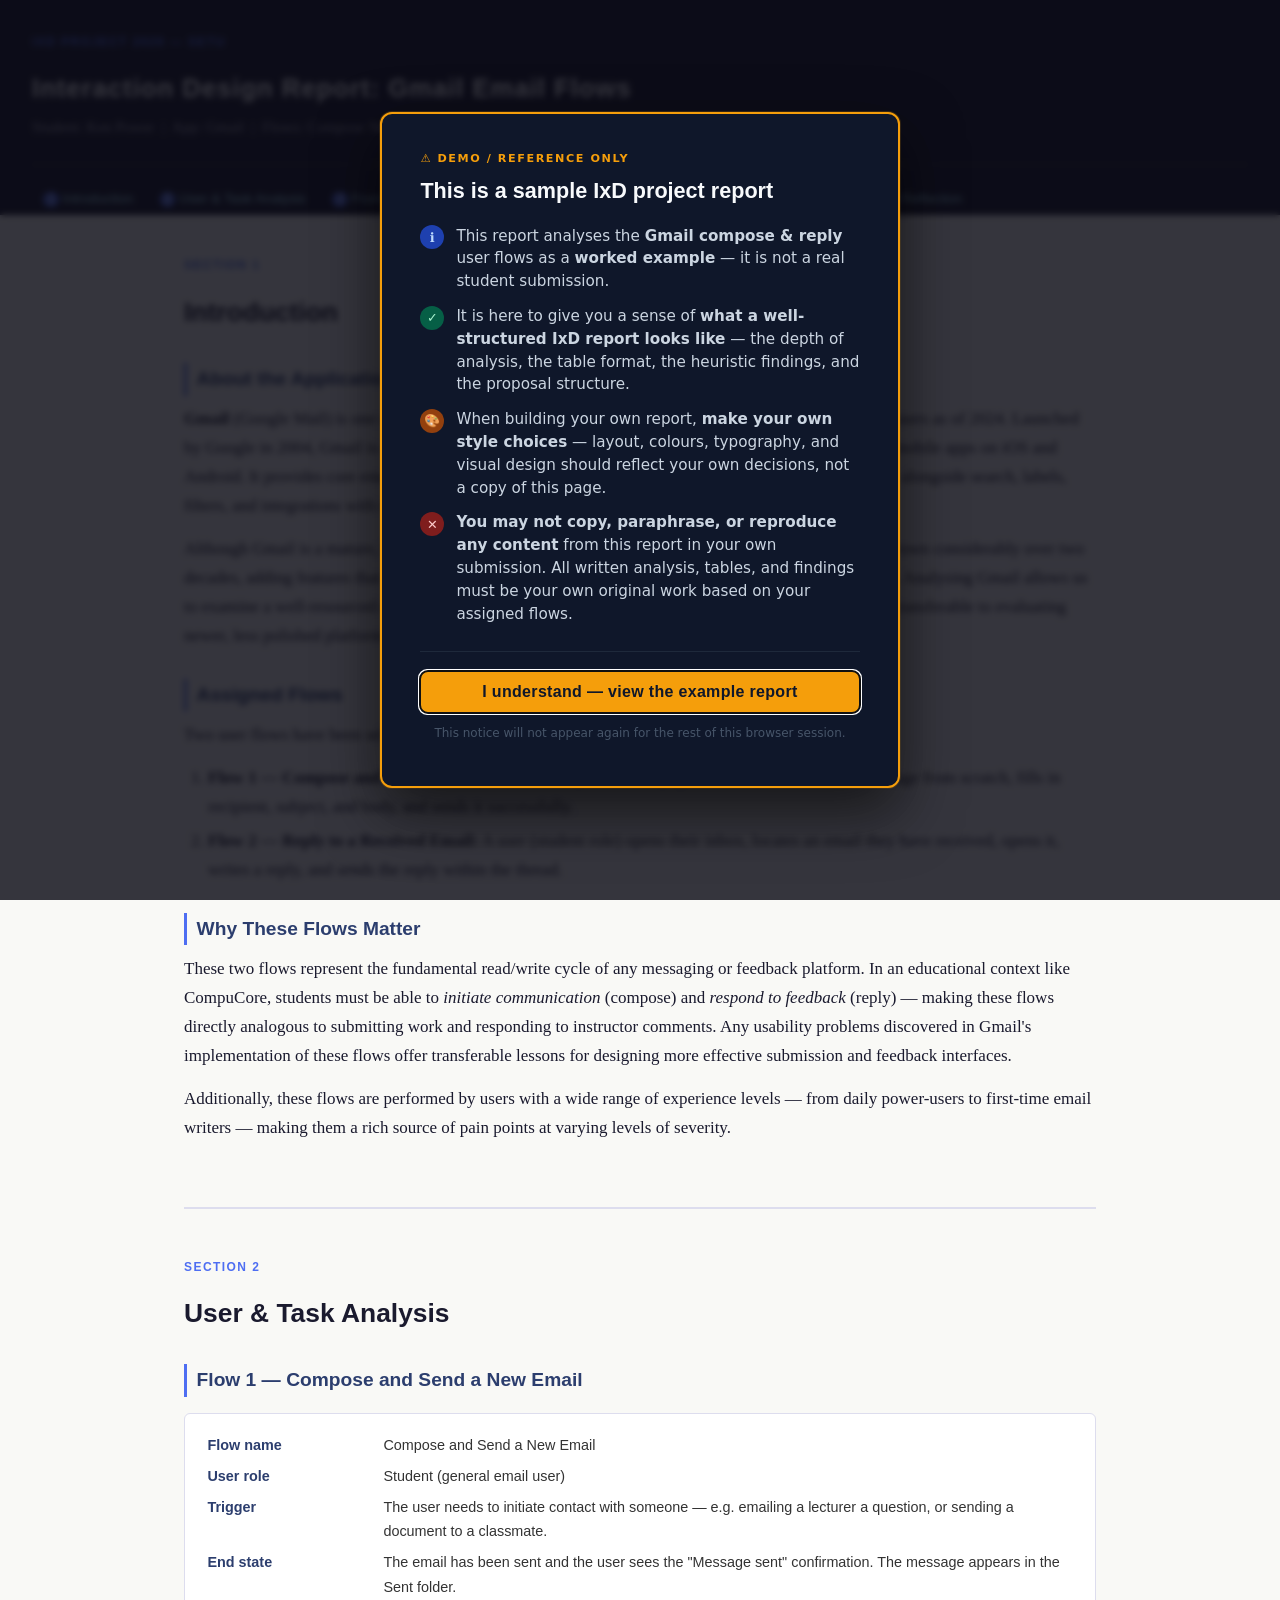
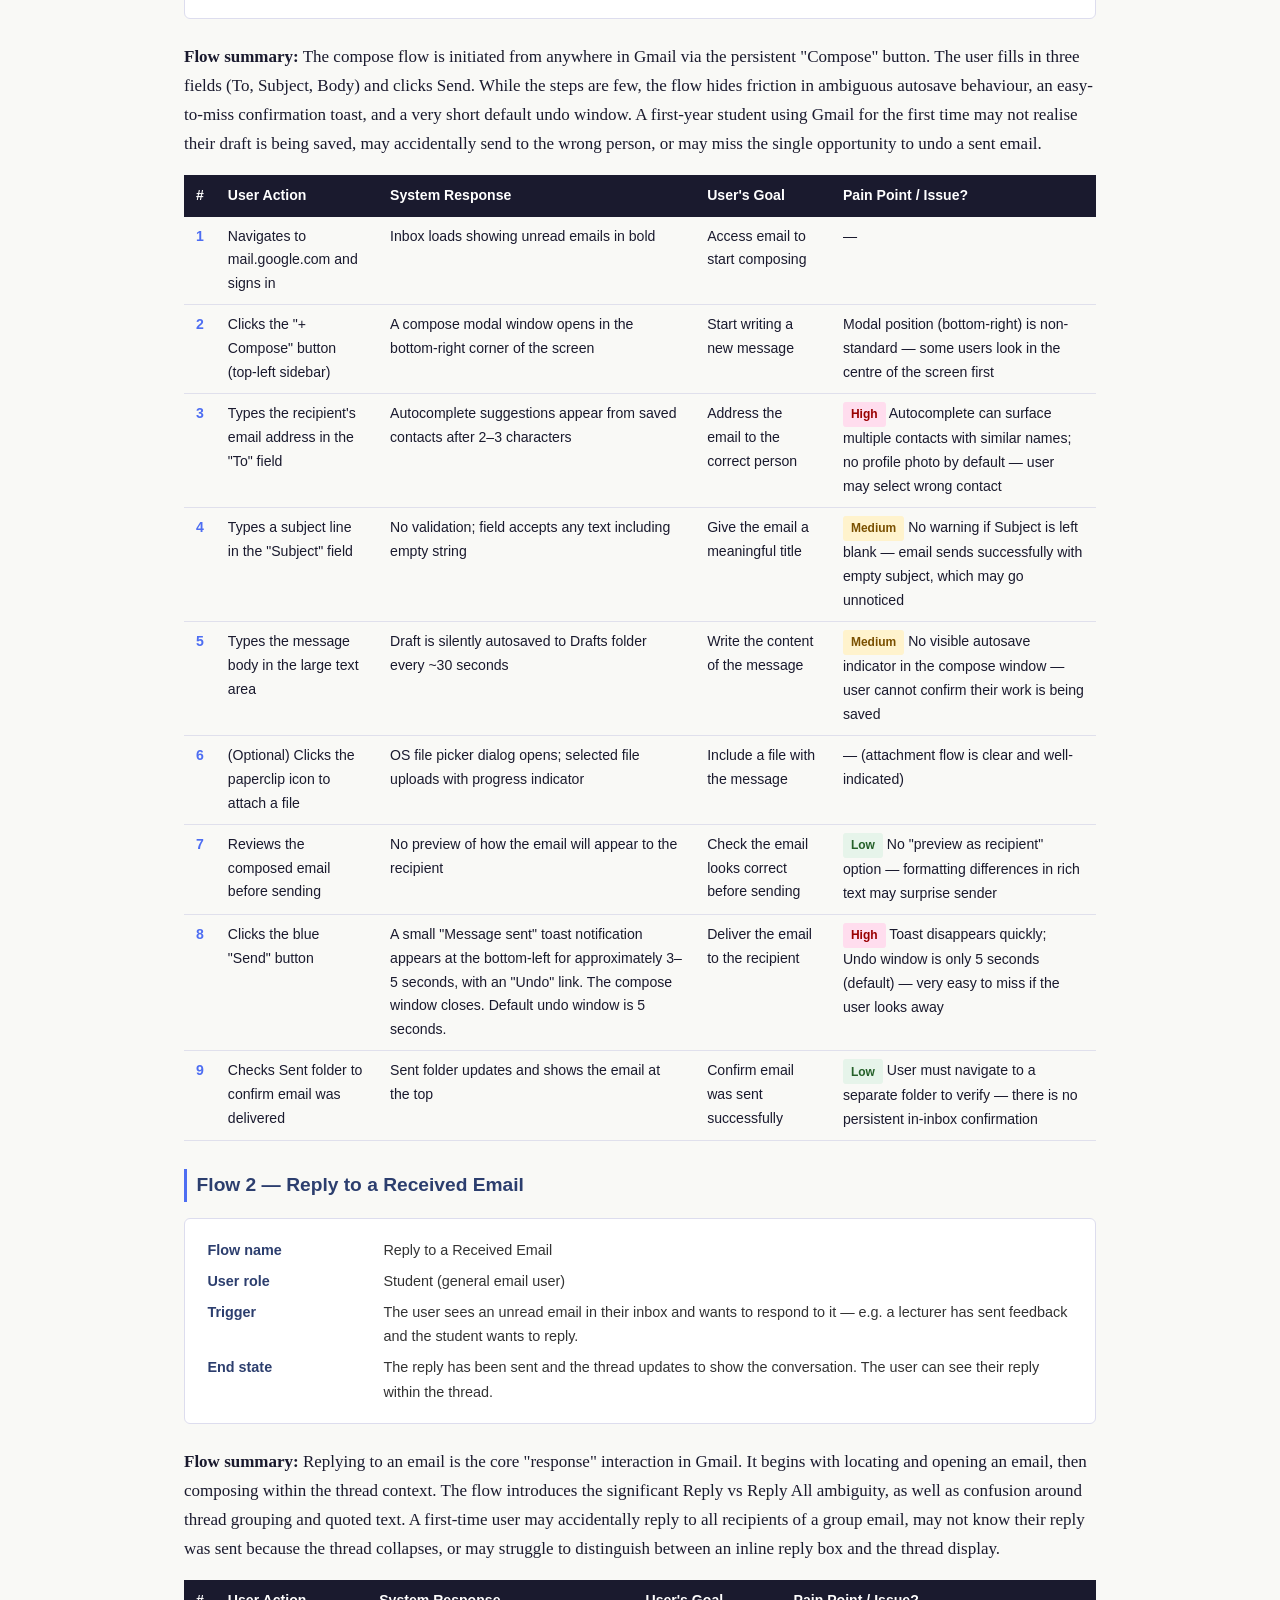
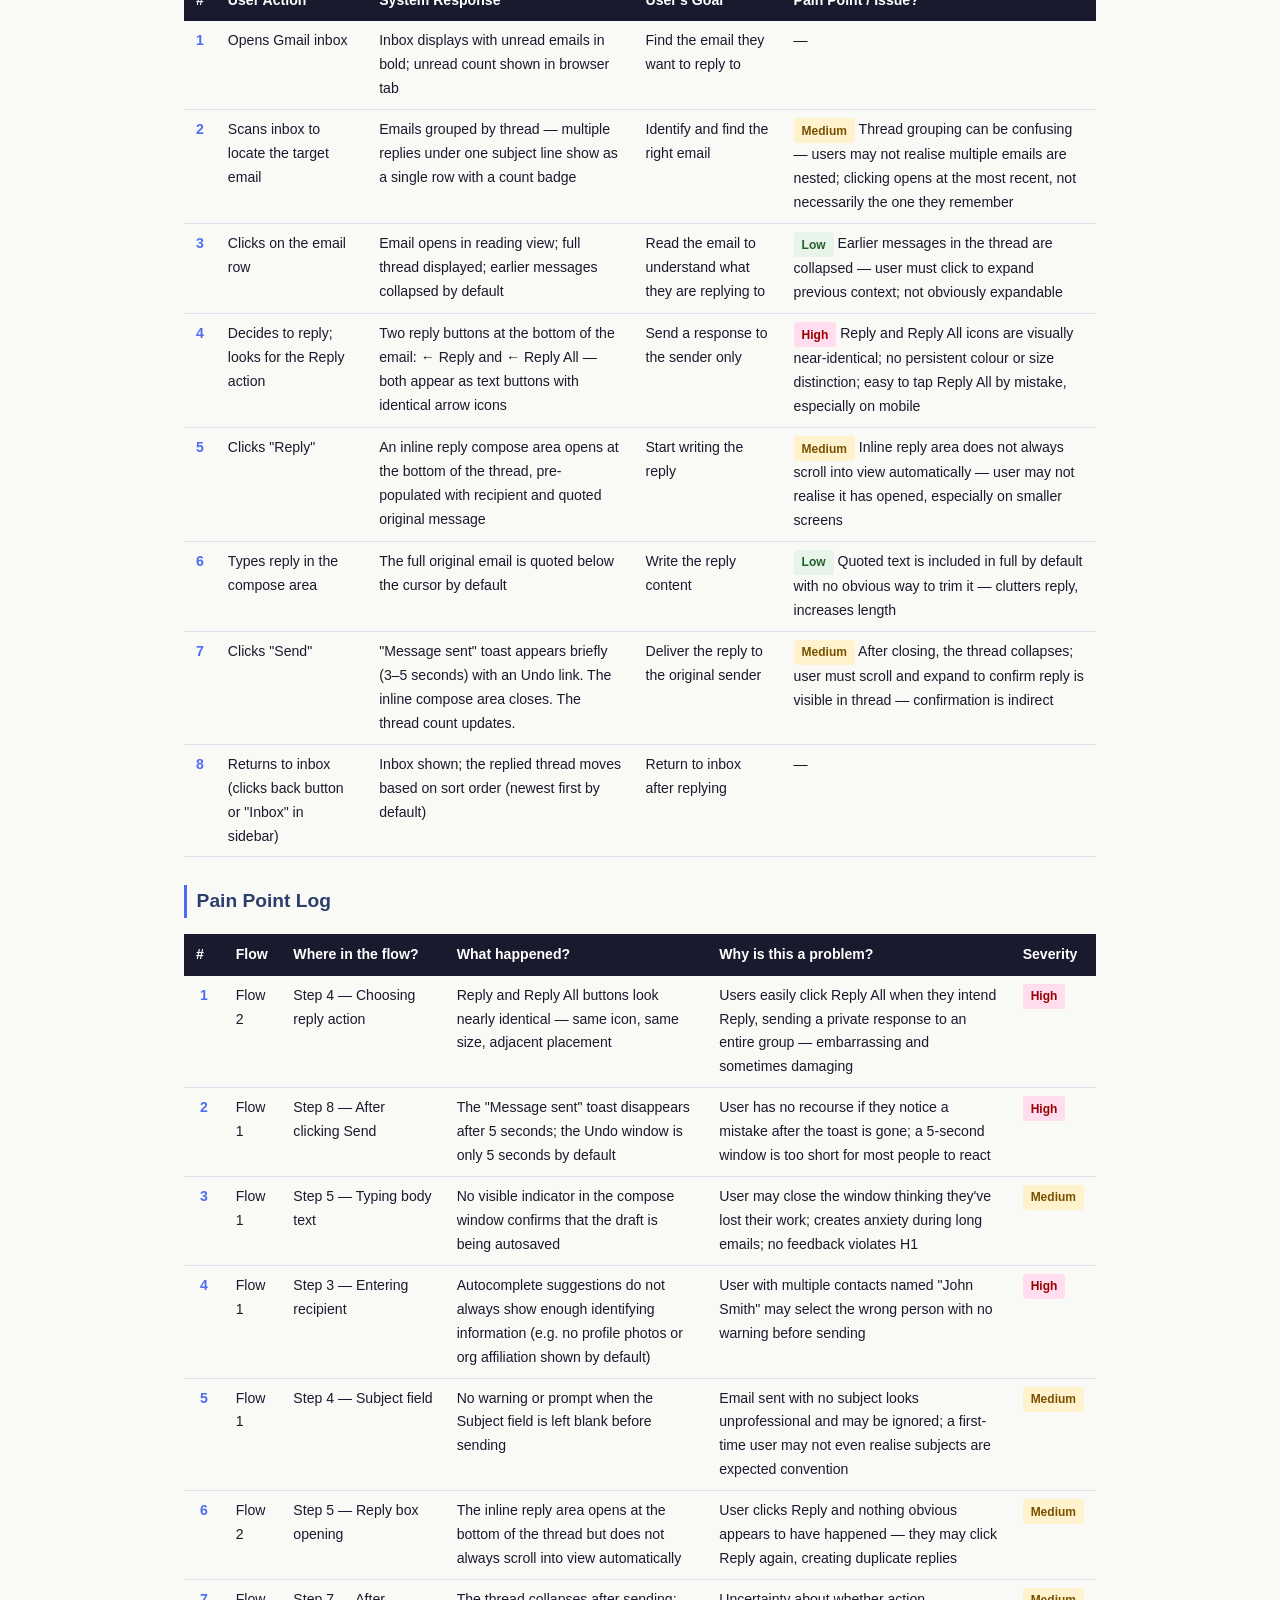
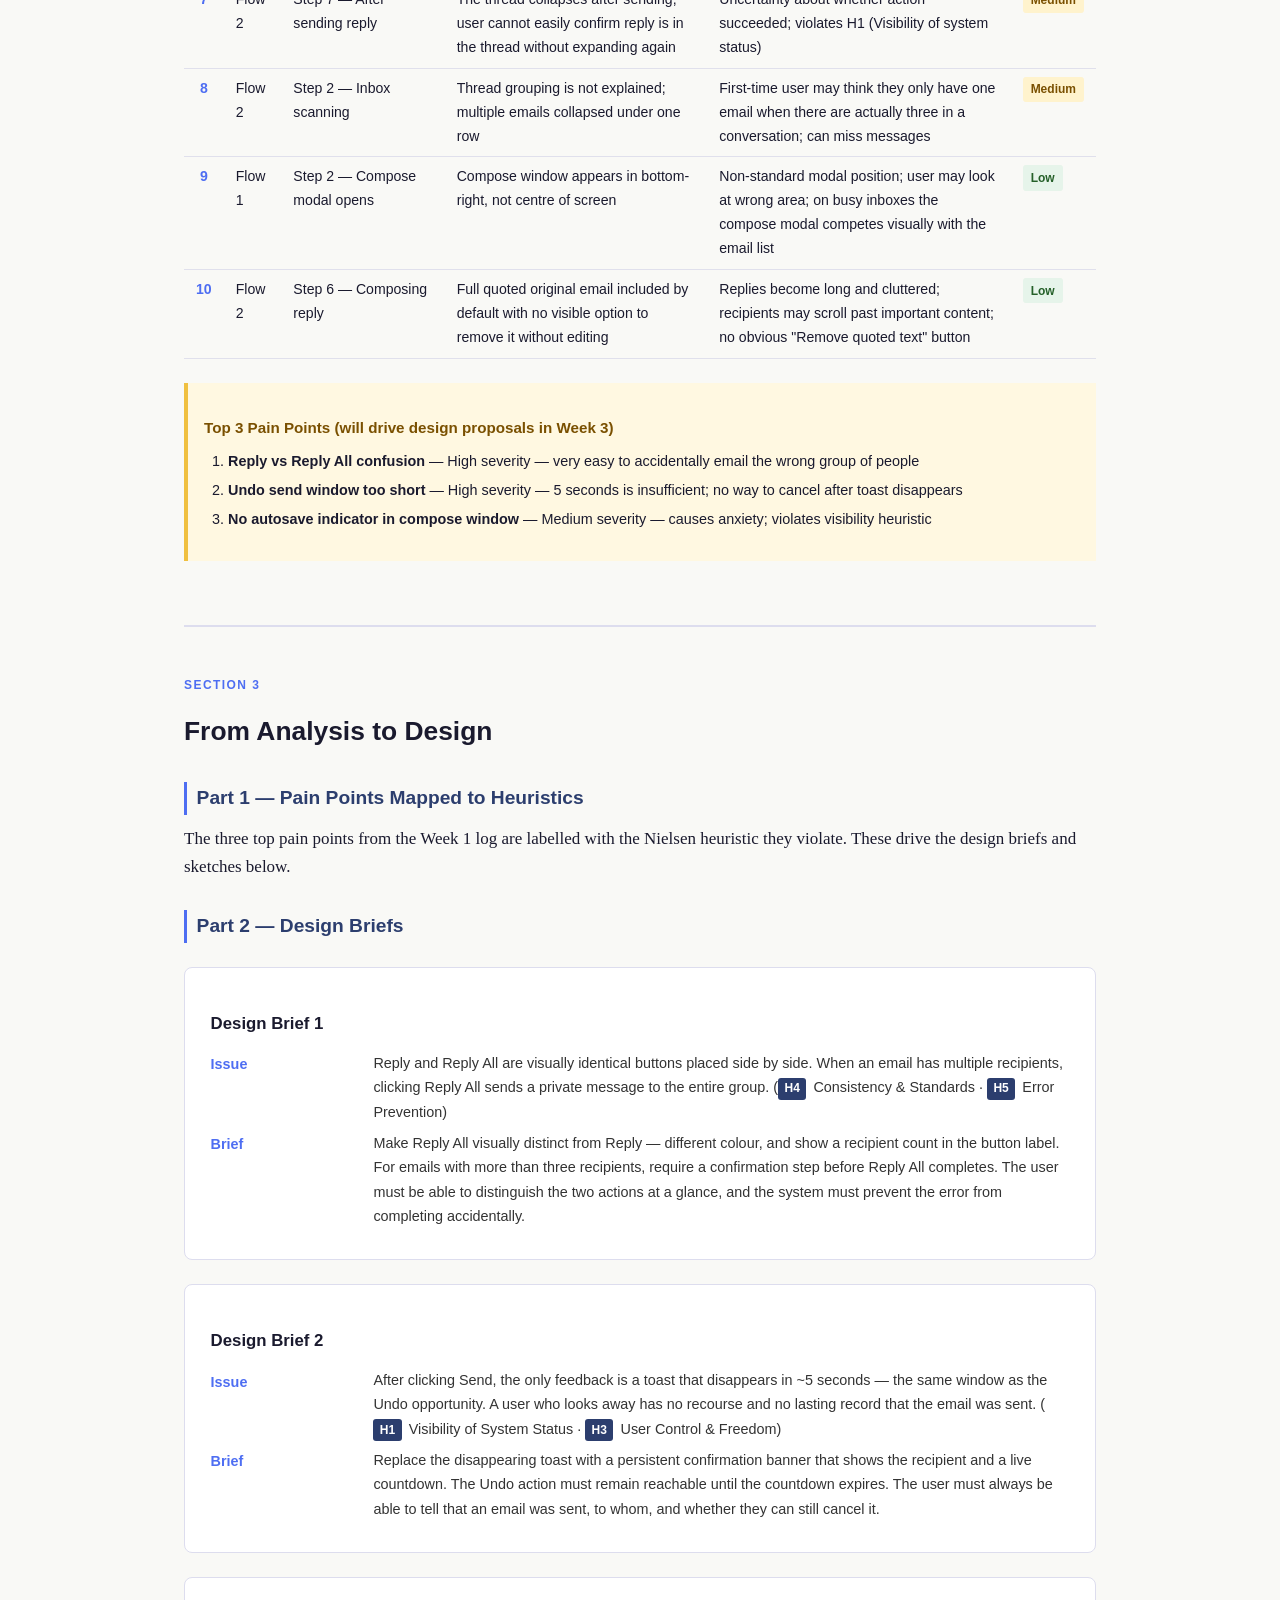
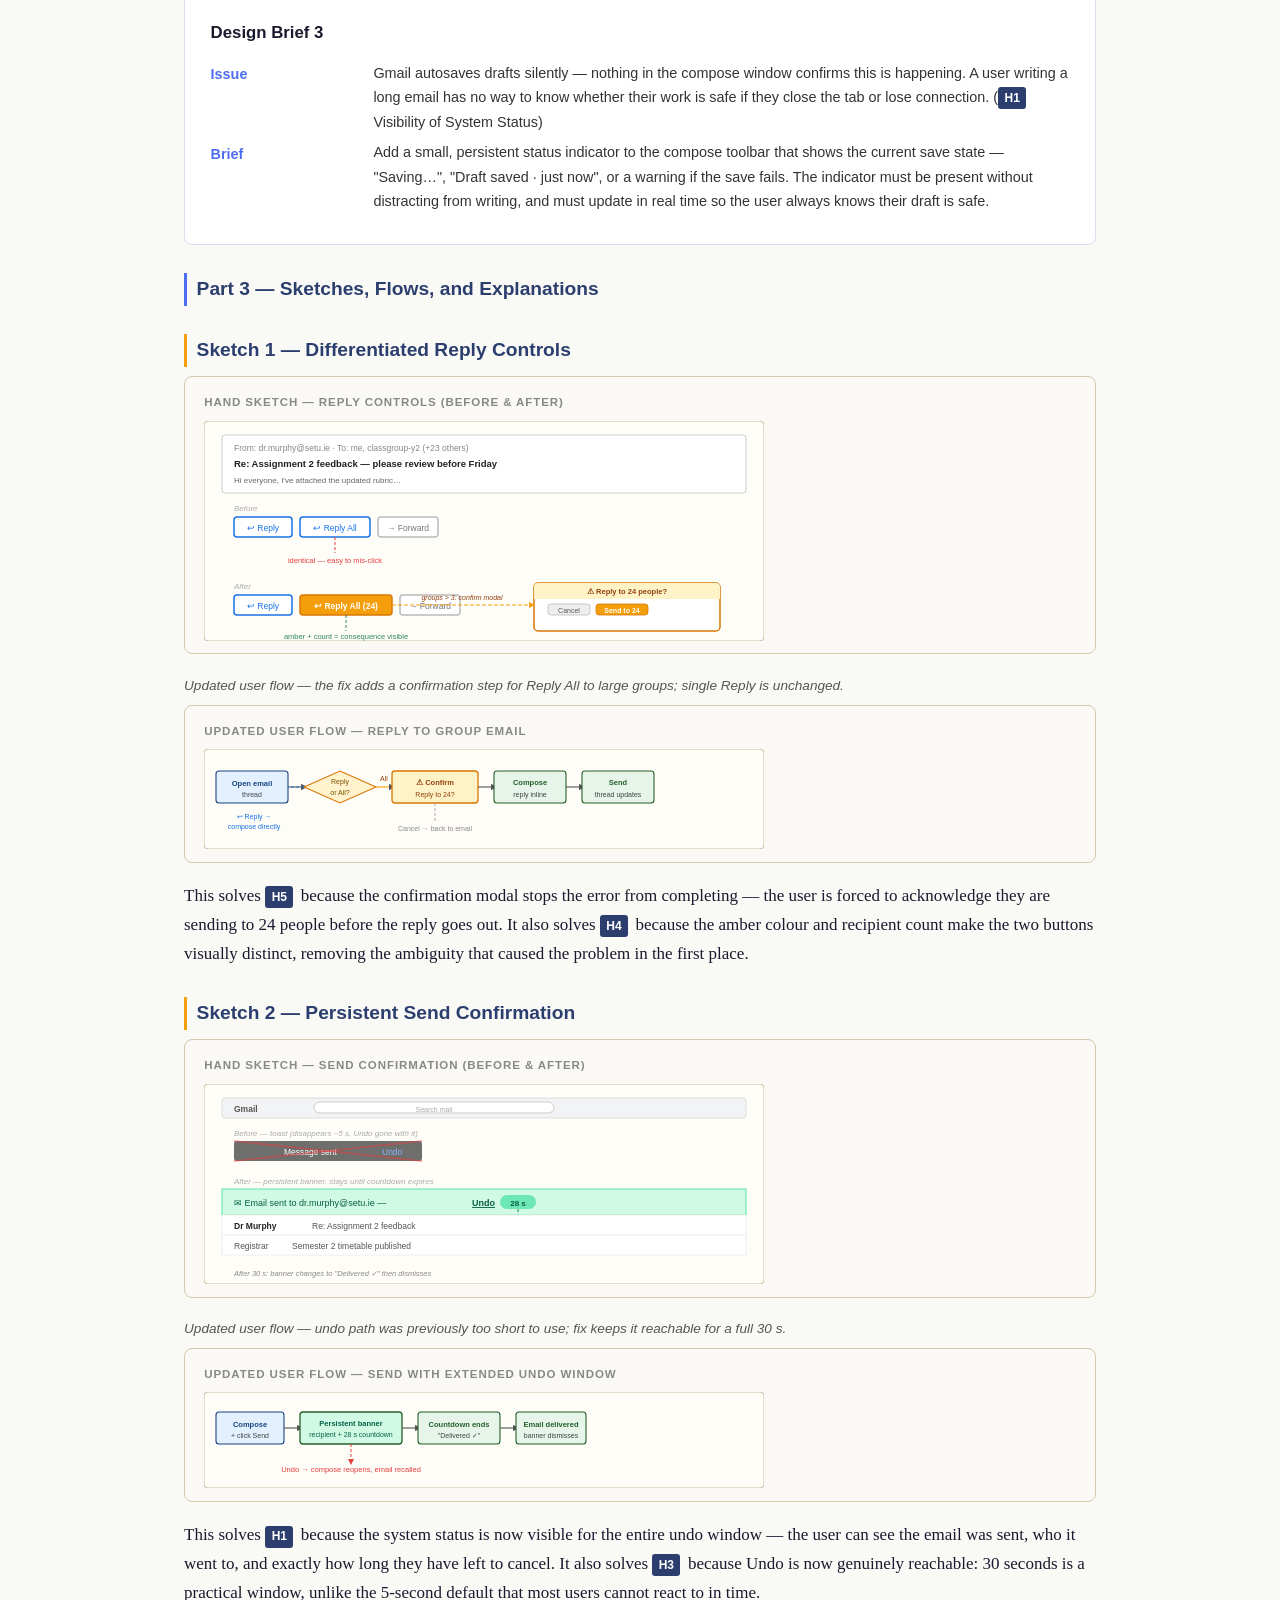
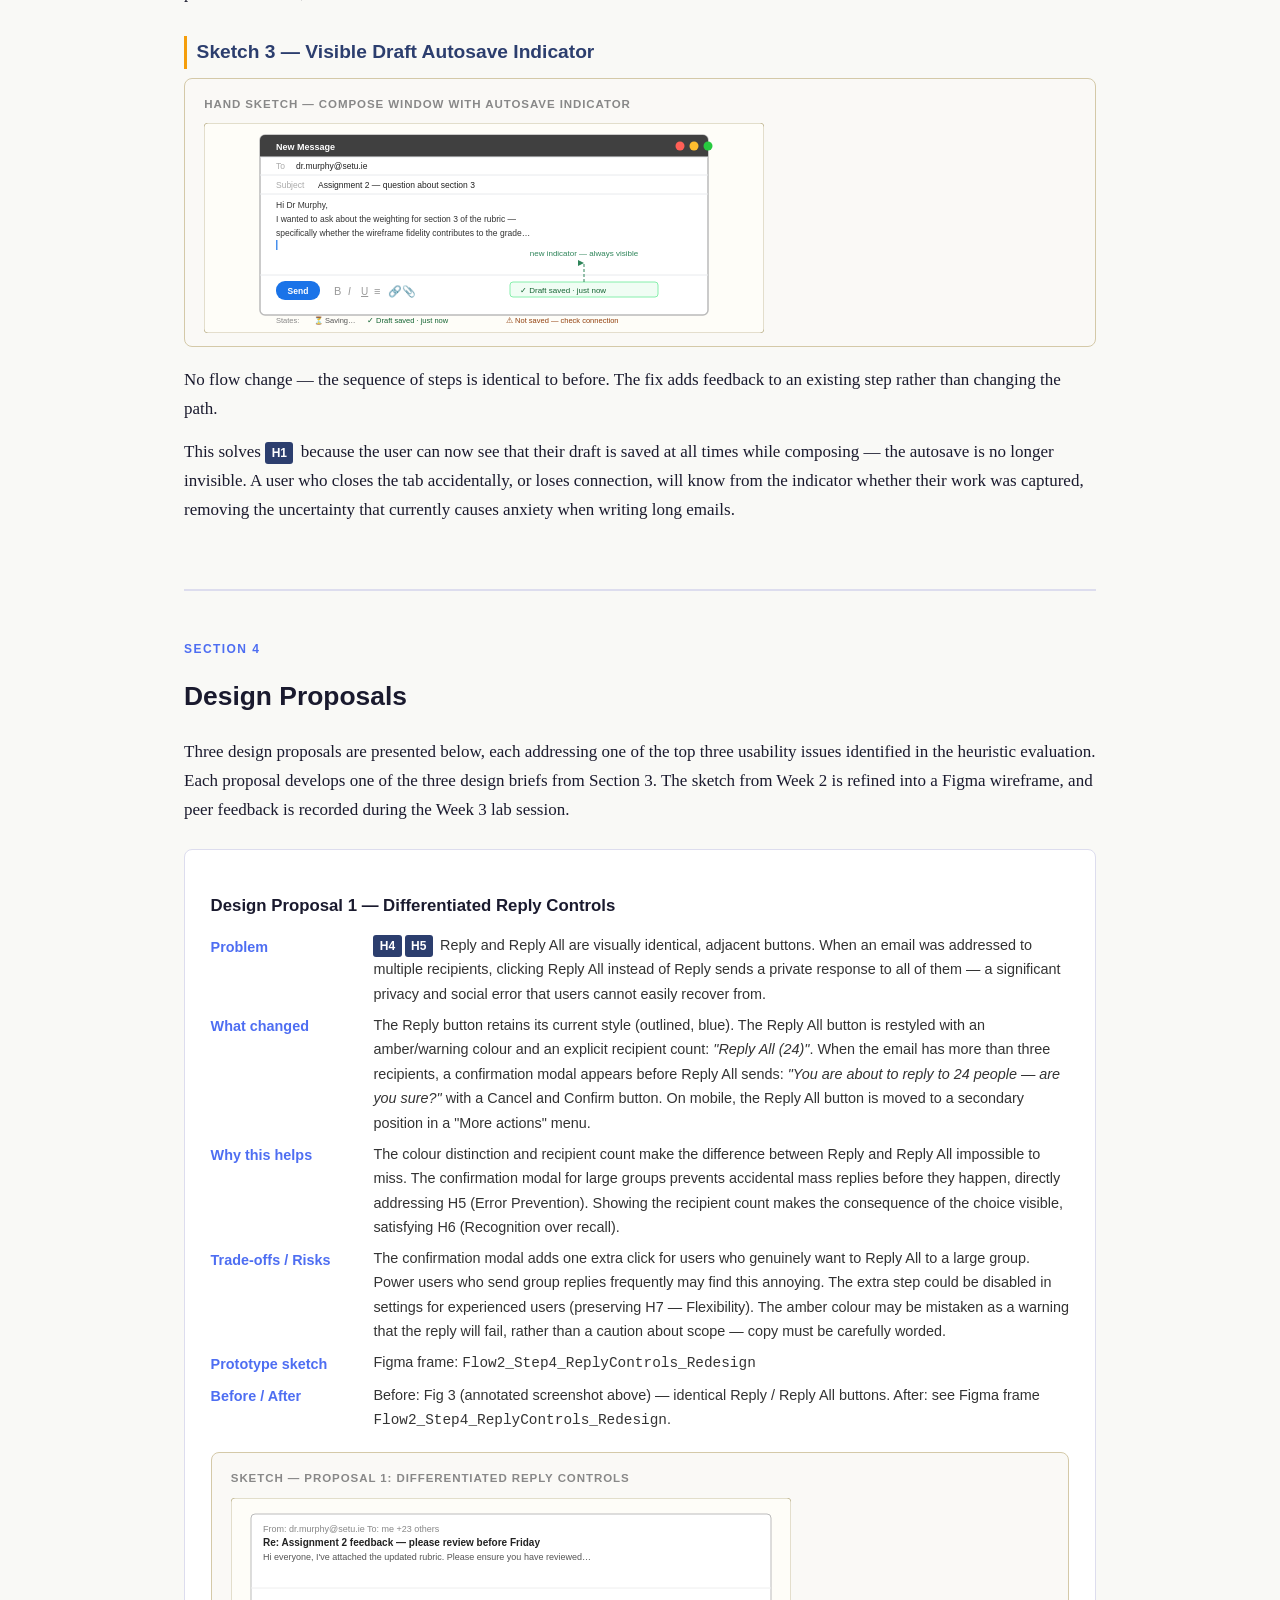
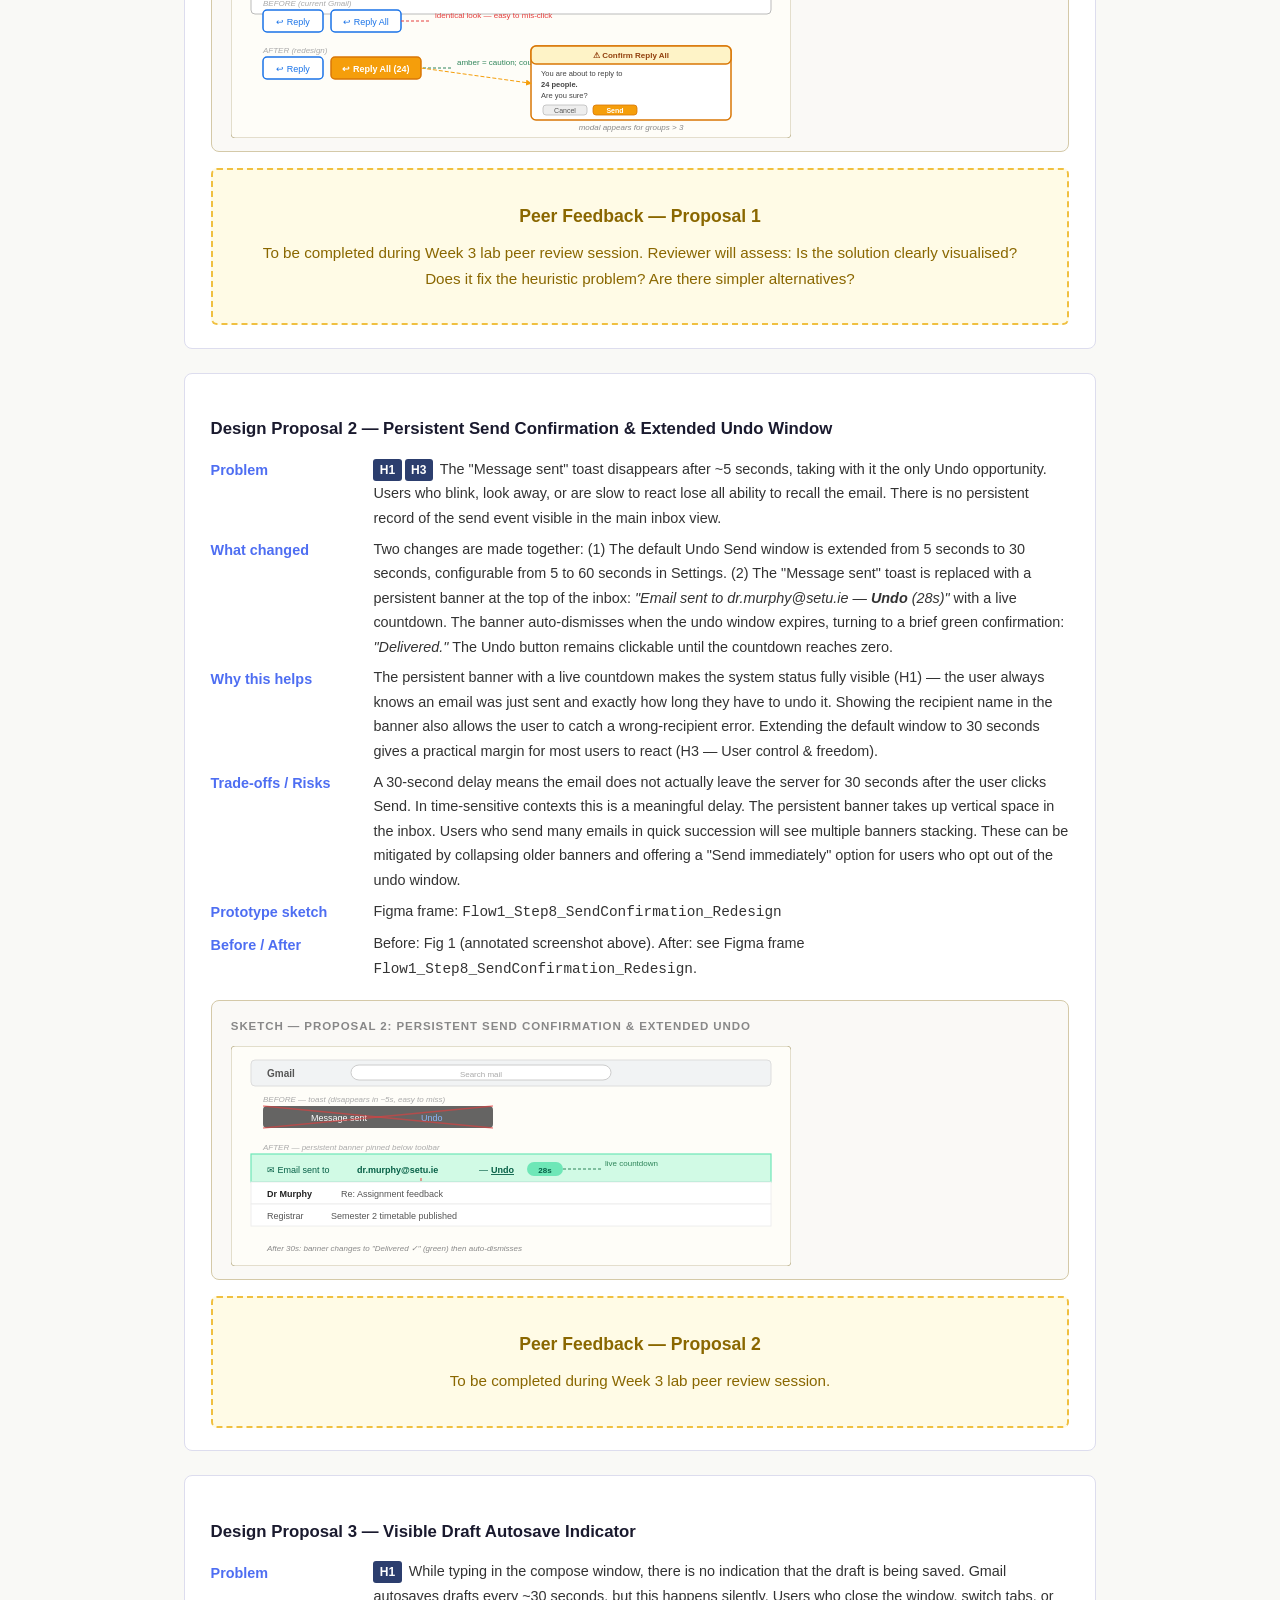
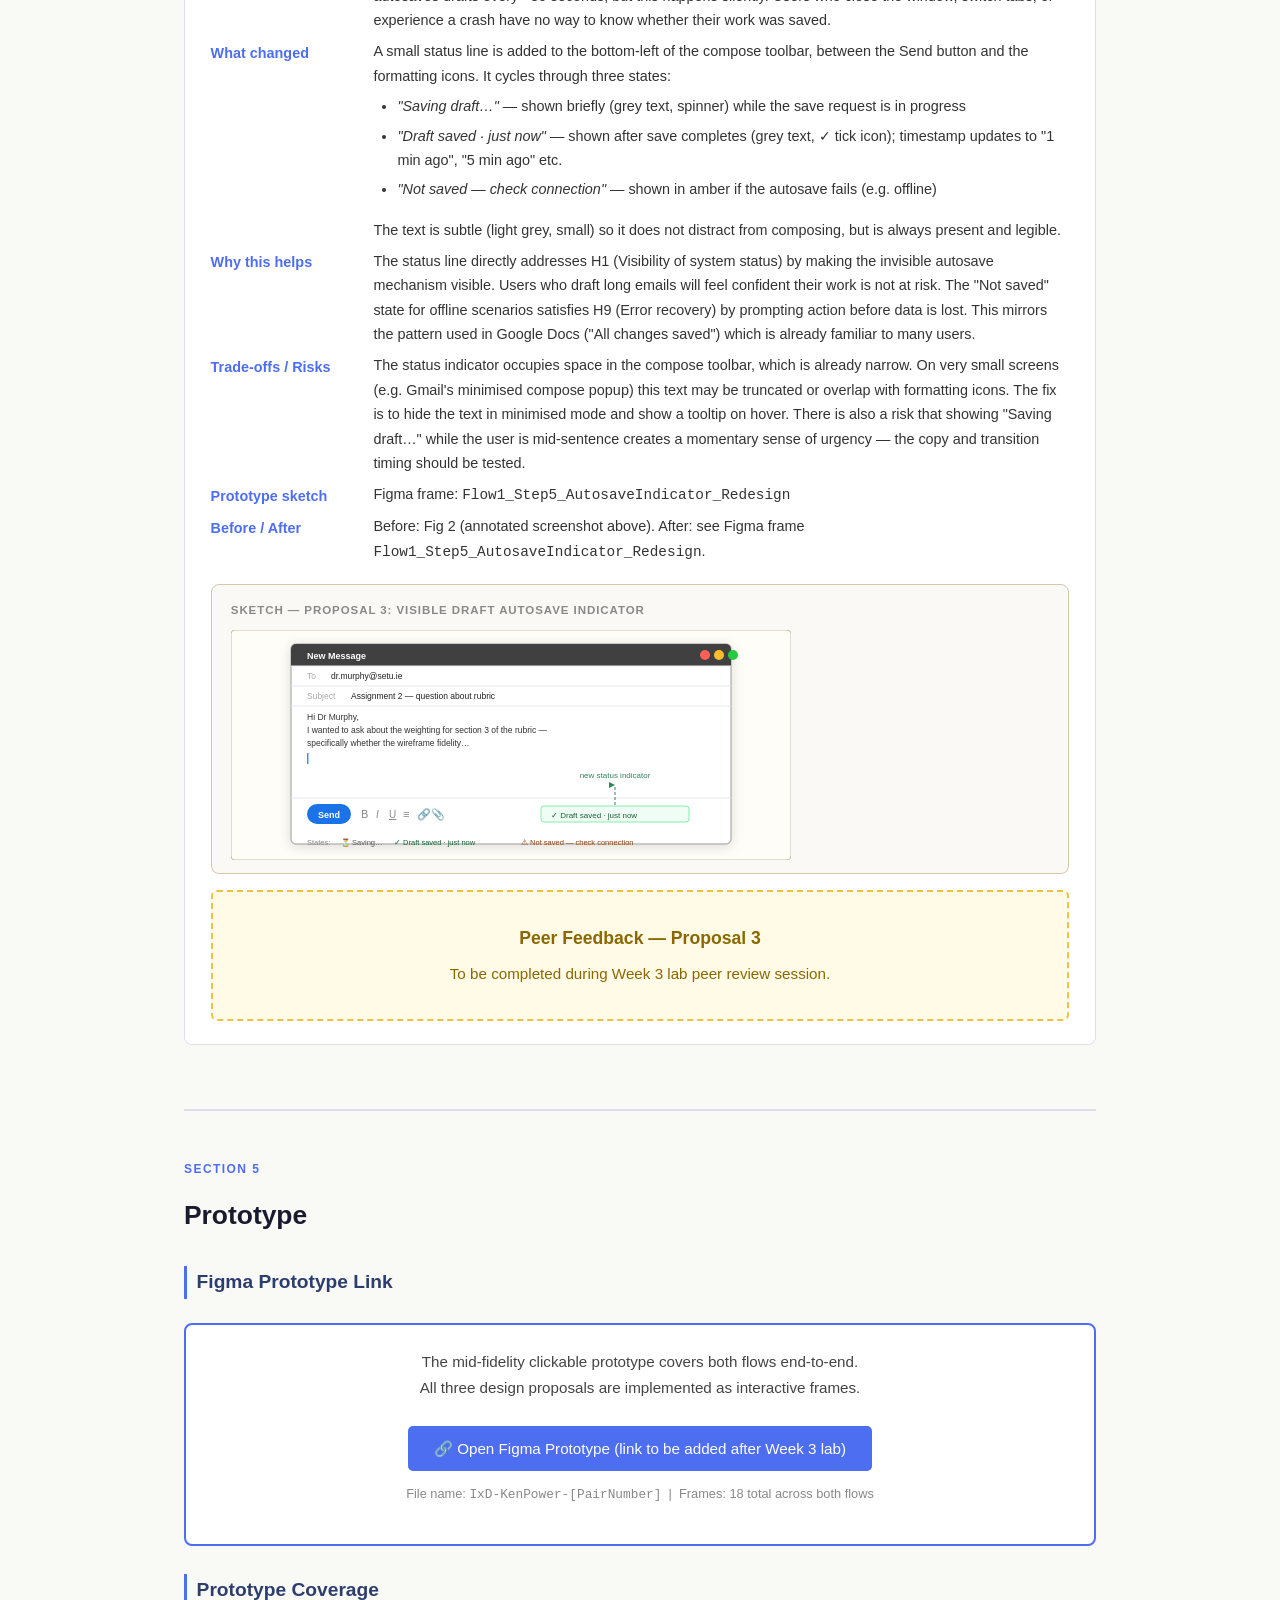
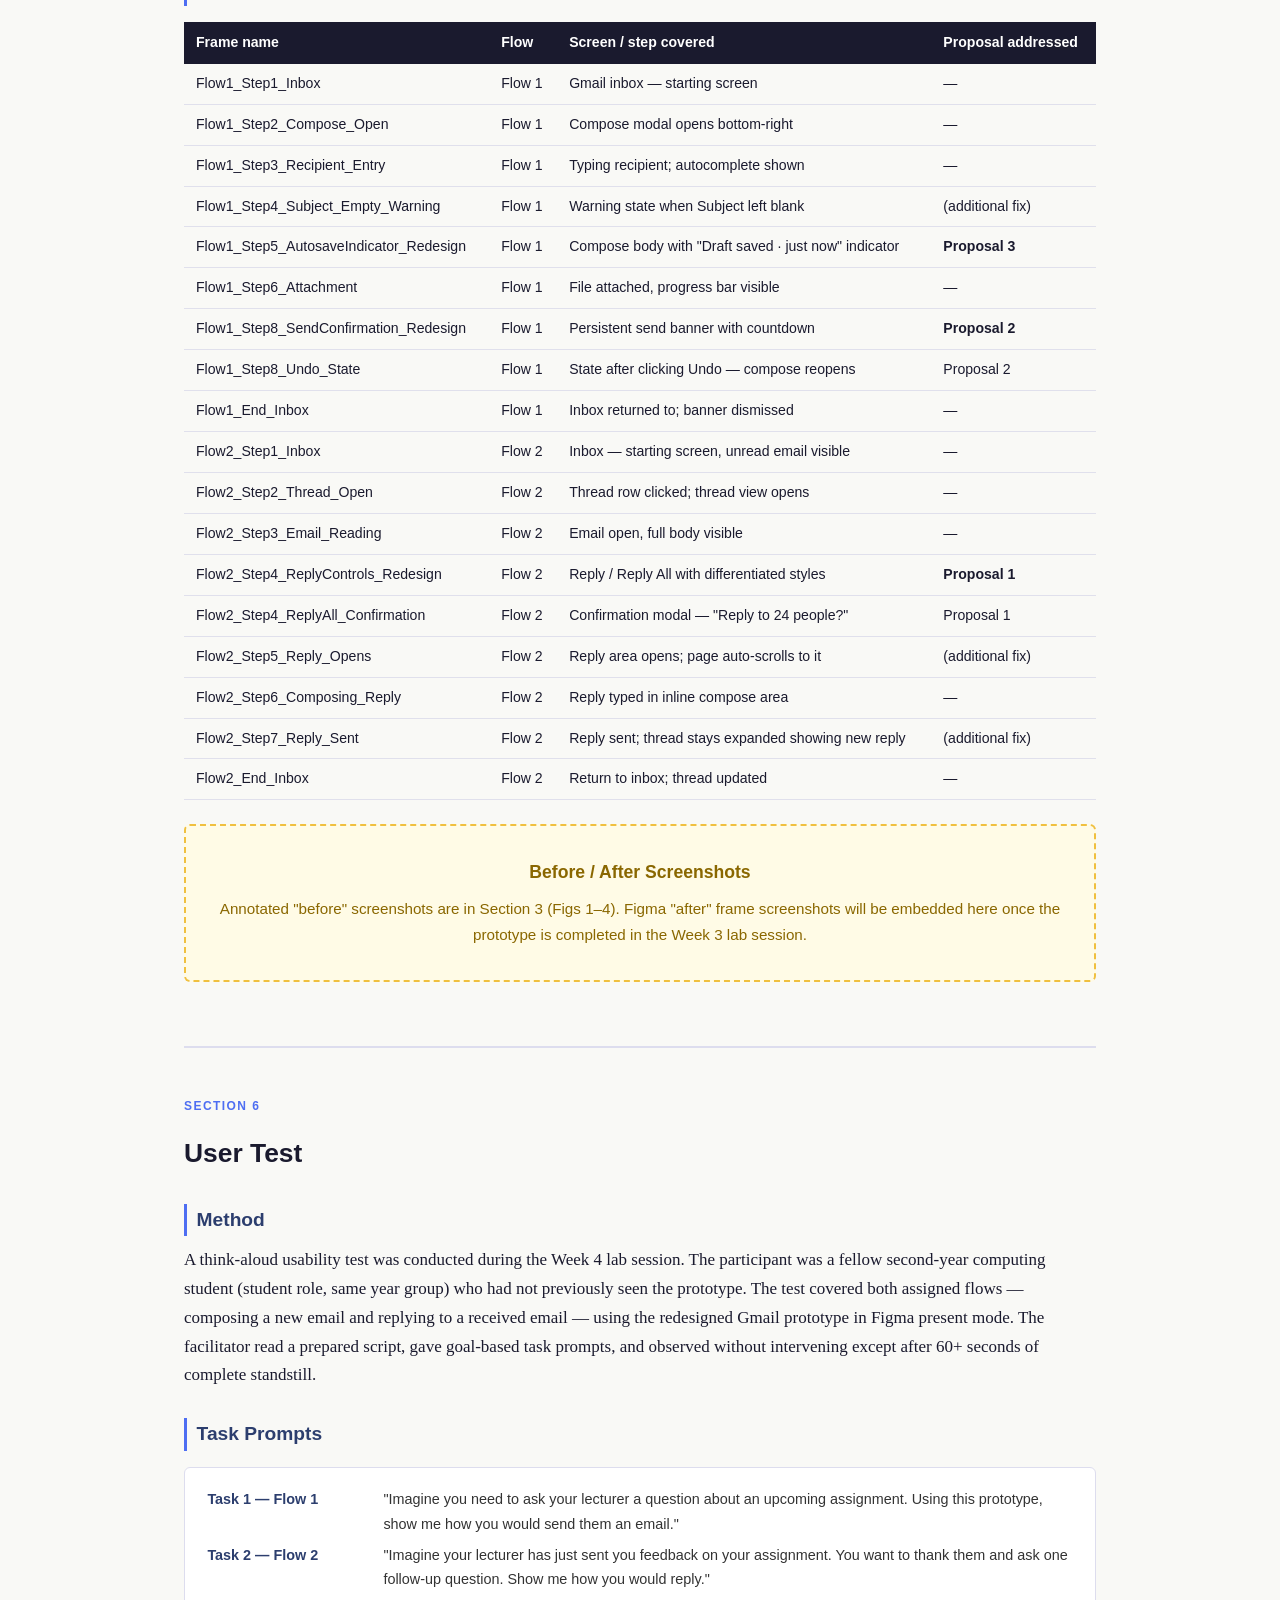
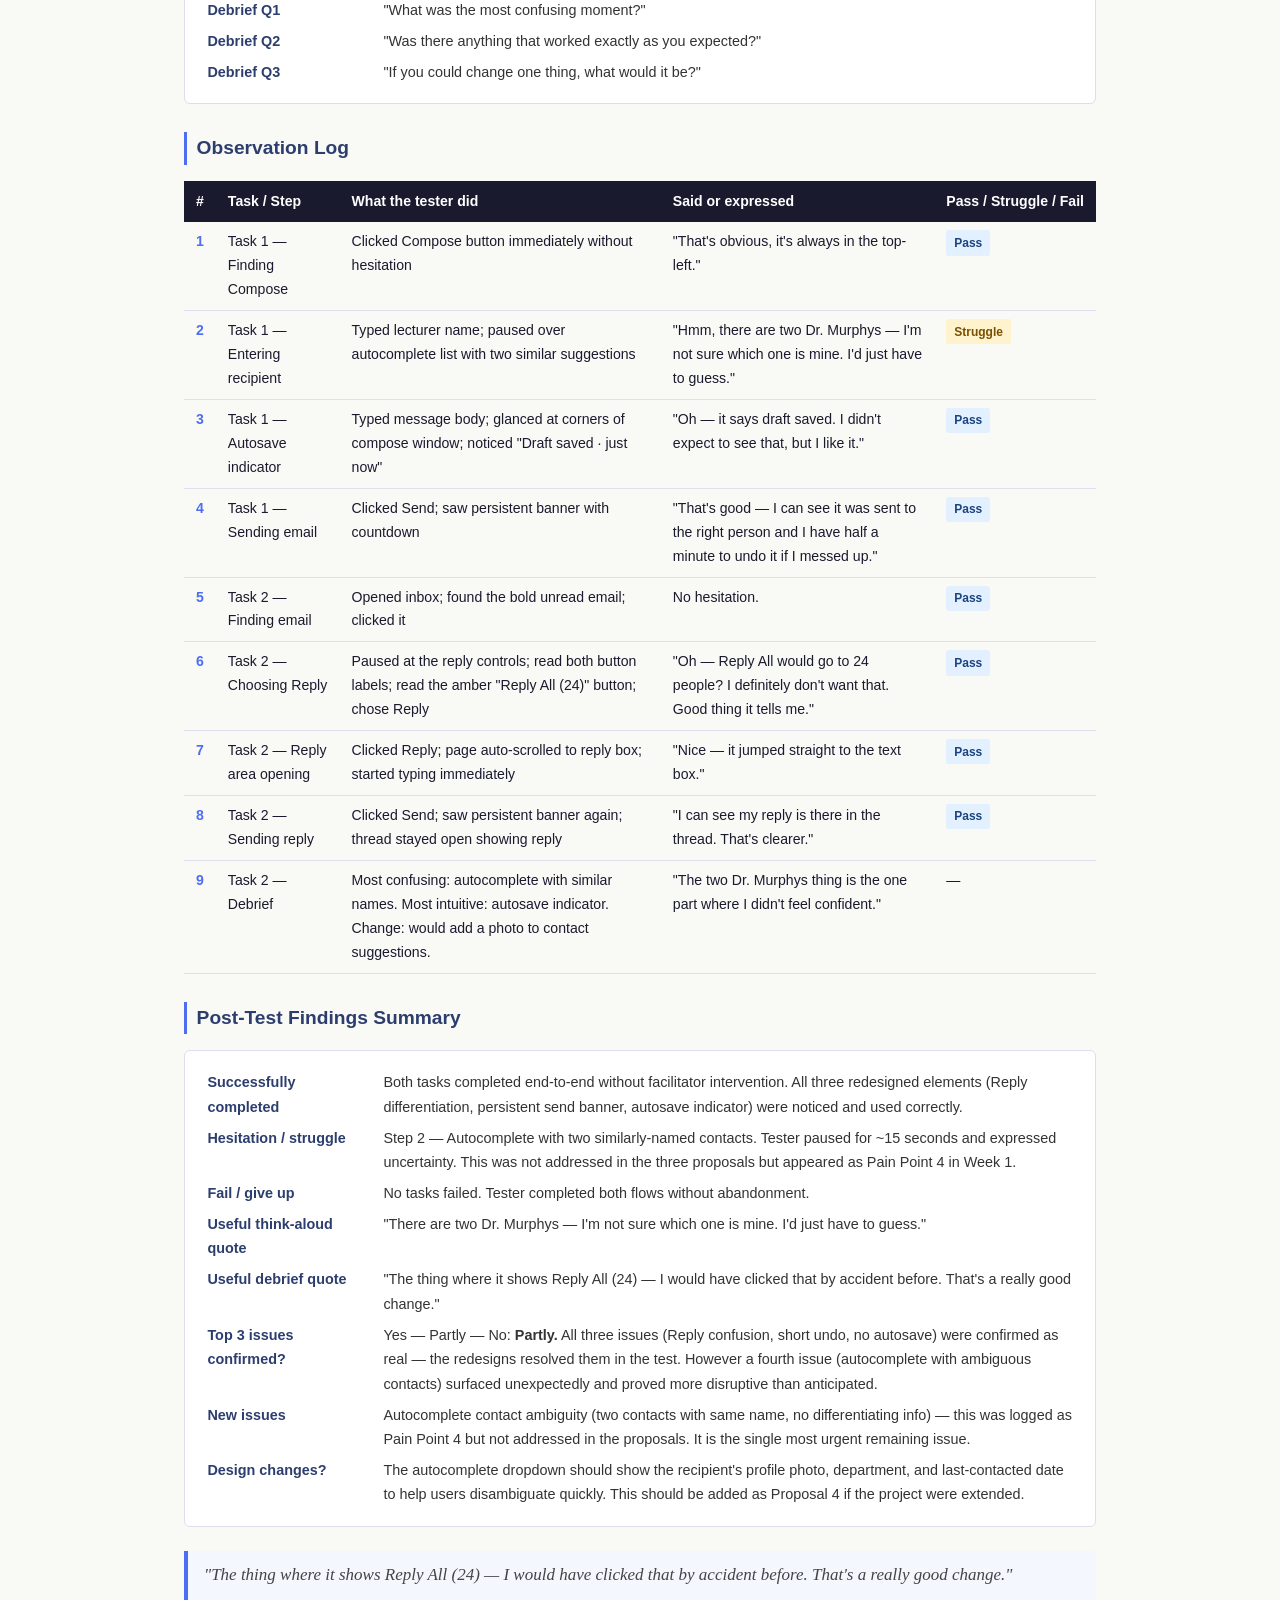
==== commit d367024b: "Update index.html" ====
--- a/index.html
+++ b/index.html
@@ -1,1363 +1,4420 @@
-<!DOCTYPE html>
+<!doctype html>
 <html lang="en">
-<head>
-  <meta charset="UTF-8">
-  <meta name="viewport" content="width=device-width, initial-scale=1.0">
-  <title>IxD Report — Gmail Email Flows — Ken Power</title>
-  <style>*,*::before,*::after{box-sizing:border-box;margin:0;padding:0}body{font-family:Georgia,'Times New Roman',serif;font-size:17px;line-height:1.7;color:#1a1a2e;background:#f9f9f6}h1,h2,h3,h4,nav,._bj{font-family:'Segoe UI',Arial,sans-serif}header{background:#1a1a2e;color:#fff;padding:2rem 2rem 0}header h1{font-size:1.6rem;letter-spacing:.04em}header p._bc{color:#aab;font-size:.95rem;margin-top:.25rem}nav{margin-top:1.5rem;display:flex;flex-wrap:wrap;gap:.25rem;border-top:1px solid #333;padding-top:1rem}nav a{color:#aef;text-decoration:none;font-size:.85rem;padding:.35rem .7rem;border-radius:3px;transition:background .15s}nav a:hover{background:#2c3e6e}._be{display:inline-block;background:#4e6ef2;color:#fff;border-radius:50%;width:1.3em;height:1.3em;text-align:center;line-height:1.3em;font-size:.75rem;margin-right:.3em}main{max-width:960px;margin:0 auto;padding:2.5rem 1.5rem 4rem}section{margin-bottom:4rem}section+section{border-top:2px solid #dde;padding-top:3rem}._w{font-family:'Segoe UI',Arial,sans-serif;font-size:.75rem;text-transform:uppercase;letter-spacing:.12em;color:#4e6ef2;font-weight:700}h2{font-size:1.65rem;margin:.25rem 0 1.25rem;color:#1a1a2e}h3{font-size:1.2rem;margin:1.75rem 0 .6rem;color:#2c3e6e;border-left:3px solid #4e6ef2;padding-left:.6rem}h4{font-size:1rem;margin:1.2rem 0 .4rem;color:#333}p{margin-bottom:.9rem}ul,ol{margin:.5rem 0 1rem 1.5rem}li{margin-bottom:.3rem}._ah{background:#fffbe6;border:2px dashed #f0c040;border-radius:6px;padding:2rem;text-align:center;color:#8a6700;font-family:'Segoe UI',Arial,sans-serif;font-size:.95rem}._ah strong{display:block;font-size:1.1rem;margin-bottom:.5rem}._ar{overflow-x:auto;margin:1rem 0 1.5rem}table{border-collapse:collapse;width:100%;font-size:.88rem;font-family:'Segoe UI',Arial,sans-serif}th{background:#1a1a2e;color:#fff;padding:.55rem .75rem;text-align:left;font-weight:600;white-space:nowrap}td{padding:.5rem .75rem;border-bottom:1px solid #e0e0ec;vertical-align:top}tr:nth-child(even)td{background:#f3f3f9}tr:hover td{background:#eaeaf6}._ba{font-weight:700;color:#4e6ef2;text-align:center;white-space:nowrap}._bj{display:inline-block;padding:.15rem .5rem;border-radius:3px;font-size:.75rem;font-weight:700;white-space:nowrap}._bl{background:#fde;color:#900}._bh{background:#fff3cd;color:#7a5000}._bn{background:#e6f4ea;color:#256029}._bb{background:#e3f0ff;color:#1a4480}._bf{background:#fde;color:#900}._af{background:#fff;border:1px solid #dde;border-radius:6px;padding:1.2rem 1.4rem;margin:1rem 0 1.5rem;font-family:'Segoe UI',Arial,sans-serif;font-size:.9rem}._af dl{display:grid;grid-template-columns:160px 1fr;gap:.4rem 1rem}._af dt{font-weight:700;color:#2c3e6e}._af dd{color:#333}._i{display:grid;grid-template-columns:repeat(auto-fit,minmax(300px,1fr));gap:1.5rem;margin:1.5rem 0}._j{background:#fff;border:1px solid #ccd;border-radius:8px;overflow:hidden;box-shadow:0 2px 8px rgba(0,0,0,.08)}._c{background:#f0f0f8;padding:.5rem .8rem;font-size:.78rem;font-family:'Segoe UI',Arial,sans-serif;color:#444;border-top:1px solid #dde}._c strong{color:#1a1a2e}._ap{background:#4e6ef2;color:#fff;font-size:.7rem;font-family:'Segoe UI',Arial,sans-serif;padding:.2rem .5rem;text-transform:uppercase;letter-spacing:.07em}._ab{background:#fff;font-family:'Segoe UI',Arial,sans-serif;font-size:13px}._ae{background:#fff;border-bottom:1px solid #e0e0e0;display:flex;align-items:center;padding:6px 12px;gap:10px}._am{font-size:20px;font-weight:700;color:#d14836;margin-right:8px}._ac{flex:1;background:#eaf1fb;border-radius:24px;padding:6px 14px;font-size:13px;color:#888}._aa{width:28px;height:28px;border-radius:50%;background:#4e6ef2;color:#fff;display:flex;align-items:center;justify-content:center;font-size:12px;font-weight:700}._t{width:200px;float:left;background:#fff;padding:8px 0;border-right:1px solid #e0e0e0;font-size:13px}._e{background:#c2e7ff;border-radius:16px;padding:14px 22px;margin:6px 12px 16px;cursor:pointer;font-weight:600;display:flex;align-items:center;gap:8px}._m{padding:5px 12px;border-radius:0 16px 16px 0;cursor:pointer;display:flex;align-items:center;gap:10px}._m._bg{background:#d3e3fd;font-weight:600}._an{margin-left:200px;min-height:200px}._h{display:flex;align-items:center;padding:5px 12px;border-bottom:1px solid #f0f0f0;gap:10px;cursor:pointer}._h._bi{font-weight:700;background:#fff}._h:hover{box-shadow:0 1px 4px rgba(0,0,0,.1)}._ad{width:150px;overflow:hidden;font-size:13px}._u{flex:1;font-size:13px;overflow:hidden;white-space:nowrap;text-overflow:ellipsis}._ao{font-size:12px;color:#888;white-space:nowrap}._az::after{content:'';display:table;clear:both}._s{position:relative;background:#fff;border:1px solid #ccc;border-radius:8px 8px 0 0;box-shadow:0 6px 24px rgba(0,0,0,.2);width:100%;font-family:'Segoe UI',Arial,sans-serif}._k{background:#404040;color:#fff;padding:8px 12px;font-size:13px;border-radius:8px 8px 0 0;display:flex;justify-content:space-between}._p{display:flex;align-items:center;border-bottom:1px solid #e0e0e0;padding:4px 12px;font-size:13px}._q{color:#888;width:55px;font-size:12px}._r{flex:1;color:#333;padding:2px 0}._y{padding:10px 12px;min-height:80px;font-size:13px;color:#444;line-height:1.5}._g{border-top:1px solid #e0e0e0;padding:6px 10px;display:flex;align-items:center;gap:10px}._ay{background:#0b57d0;color:#fff;border:none;border-radius:16px;padding:7px 18px;font-size:13px;cursor:pointer;font-weight:600}._at{position:relative}._ai{position:absolute;background:#d14836;color:#fff;border-radius:50%;width:20px;height:20px;font-size:11px;font-weight:700;display:flex;align-items:center;justify-content:center;font-family:'Segoe UI',Arial,sans-serif;box-shadow:0 1px 4px rgba(0,0,0,.3);z-index:10}._f{list-style:none;margin:.8rem 0 0;padding:0;font-family:'Segoe UI',Arial,sans-serif;font-size:.82rem}._f li{display:flex;gap:.6rem;margin-bottom:.4rem;align-items:flex-start}._bd{background:#d14836;color:#fff;border-radius:50%;min-width:18px;height:18px;font-size:10px;font-weight:700;display:flex;align-items:center;justify-content:center}._al{padding:10px 14px}._b{font-size:18px;font-weight:700;margin-bottom:10px;color:#202124}._z{border:1px solid #e0e0e0;border-radius:8px;margin-bottom:8px;overflow:hidden}._a{display:flex;align-items:center;padding:8px 12px;gap:10px;cursor:pointer}._a:hover{background:#f8f8f8}._au{width:32px;height:32px;border-radius:50%;display:flex;align-items:center;justify-content:center;font-size:13px;font-weight:700;color:#fff}._d{padding:8px 14px 12px 54px;font-size:13px;color:#333;line-height:1.6}._aq{background:#fff;border:1px solid #c6d0f5;border-radius:8px;margin:6px 14px;padding:8px 12px}._o{font-size:11px;color:#888;margin-bottom:4px}._v{display:flex;gap:6px;padding:6px 14px 10px}._av,._x{border:1px solid #dadce0;background:#fff;border-radius:4px;padding:5px 14px;font-size:13px;cursor:pointer;display:flex;align-items:center;gap:5px}._x{}._ax{background:#323232;color:#fff;border-radius:4px;padding:8px 14px;font-size:13px;display:flex;justify-content:space-between;align-items:center;margin:4px 8px}._as{color:#8ab4f8;font-weight:600;cursor:pointer}._n{background:#fff;border:1px solid #dde;border-radius:8px;padding:1.4rem 1.6rem;margin:1.5rem 0;font-family:'Segoe UI',Arial,sans-serif}._n h4{font-size:1.05rem;color:#1a1a2e;margin-bottom:.8rem}._ag{display:grid;grid-template-columns:150px 1fr;gap:.4rem .8rem;margin-bottom:.5rem;font-size:.9rem}._ag dt{font-weight:700;color:#4e6ef2;padding-top:.1rem}._ag dd{color:#333}._aw{list-style:none;margin:0;padding:0}._aw li{display:flex;gap:.6rem;padding:.35rem 0;font-family:'Segoe UI',Arial,sans-serif;font-size:.9rem;border-bottom:1px solid #f0f0f0}._aj::before{content:'✓';color:#256029;font-weight:700}._ak::before{content:'☐';color:#aaa}._bm{background:#fff8e1;border-left:4px solid #f0c040;padding:.8rem 1rem;margin:1rem 0;font-family:'Segoe UI',Arial,sans-serif;font-size:.9rem}._bm h4{color:#7a5000;margin-bottom:.4rem;font-size:.95rem}blockquote{border-left:4px solid #4e6ef2;padding:.6rem 1rem;margin:1rem 0;color:#444;font-style:italic;background:#f5f7ff;border-radius:0 4px 4px 0}blockquote cite{font-style:normal;font-size:.82rem;color:#888;display:block;margin-top:.3rem}._bk{display:inline-block;background:#2c3e6e;color:#fff;border-radius:3px;padding:.05rem .4rem;font-size:.75rem;font-family:'Segoe UI',Arial,sans-serif;font-weight:700;vertical-align:middle;margin-right:.2rem}._l{background:#fff;border:2px solid #4e6ef2;border-radius:8px;padding:1.5rem 2rem;text-align:center;margin:1.5rem 0}._l a{background:#4e6ef2;color:#fff;text-decoration:none;padding:.6rem 1.6rem;border-radius:5px;font-family:'Segoe UI',Arial,sans-serif;font-size:.95rem;display:inline-block;margin-top:.7rem}@media(max-width:680px){._t{display:none}._an{margin-left:0}._af dl{grid-template-columns:1fr}._ag{grid-template-columns:1fr}}@media print{nav,header{position:static}._i{grid-template-columns:1fr}}</style>
-</head>
-<body>
-
-<header>
-  <p class="_w">IxD Project 2026 — SETU</p>
-  <h1>Interaction Design Report: Gmail Email Flows</h1>
-  <p class="_bc">Student: Ken Power &nbsp;|&nbsp; App: Gmail &nbsp;|&nbsp; Flows: Compose New Email &amp; Reply to Email</p>
-  <nav>
-    <a href="#introduction"><span class="_be">1</span>Introduction</a>
-    <a href="#task-analysis"><span class="_be">2</span>User &amp; Task Analysis</a>
-    <a href="#evaluation"><span class="_be">3</span>Interface Evaluation</a>
-    <a href="#proposals"><span class="_be">4</span>Design Proposals</a>
-    <a href="#prototype"><span class="_be">5</span>Prototype</a>
-    <a href="#user-test"><span class="_be">6</span>User Test</a>
-    <a href="#reflection"><span class="_be">7</span>Reflection</a>
-  </nav>
-</header>
-
-<main>
-
-  
-  
-  
-  <section id="introduction">
-    <p class="_w">Section 1</p>
-    <h2>Introduction</h2>
-
-    <h3>About the Application</h3>
-    <p>
-      <strong>Gmail</strong> (Google Mail) is one of the world's most widely used email services, with over 1.8 billion active users as of 2024. Launched by Google in 2004, Gmail is a web-based email client accessible at <em>mail.google.com</em> and through native mobile apps on iOS and Android. It provides core email functions — composing, sending, receiving, and organising messages — alongside search, labels, filters, and integrations with the broader Google Workspace suite.
-    </p>
-    <p>
-      Although Gmail is a mature, heavily tested product, it is not without usability friction. Its interface has grown considerably over two decades, adding features that sometimes obscure core tasks behind layers of options and modal windows. Analysing Gmail allows us to examine a well-resourced design and still identify meaningful interaction problems — a skill directly transferable to evaluating newer, less polished platforms like CompuCore.
-    </p>
-
-    <h3>Assigned Flows</h3>
-    <p>Two user flows have been selected for this project:</p>
-    <ol>
-      <li><strong>Flow 1 — Compose and Send a New Email:</strong> A user (student role) opens Gmail, creates a new message from scratch, fills in recipient, subject, and body, and sends it successfully.</li>
-      <li><strong>Flow 2 — Reply to a Received Email:</strong> A user (student role) opens their inbox, locates an email they have received, opens it, writes a reply, and sends the reply within the thread.</li>
-    </ol>
-
-    <h3>Why These Flows Matter</h3>
-    <p>
-      These two flows represent the fundamental read/write cycle of any messaging or feedback platform. In an educational context like CompuCore, students must be able to <em>initiate communication</em> (compose) and <em>respond to feedback</em> (reply) — making these flows directly analogous to submitting work and responding to instructor comments. Any usability problems discovered in Gmail's implementation of these flows offer transferable lessons for designing more effective submission and feedback interfaces.
-    </p>
-    <p>
-      Additionally, these flows are performed by users with a wide range of experience levels — from daily power-users to first-time email writers — making them a rich source of pain points at varying levels of severity.
-    </p>
-  </section>
-
-
-  
-  
-  
-  <section id="task-analysis">
-    <p class="_w">Section 2</p>
-    <h2>User &amp; Task Analysis</h2>
-
-    
-    <h3>Flow 1 — Compose and Send a New Email</h3>
-
-    <div class="_af">
-      <dl>
-        <dt>Flow name</dt><dd>Compose and Send a New Email</dd>
-        <dt>User role</dt><dd>Student (general email user)</dd>
-        <dt>Trigger</dt><dd>The user needs to initiate contact with someone — e.g. emailing a lecturer a question, or sending a document to a classmate.</dd>
-        <dt>End state</dt><dd>The email has been sent and the user sees the "Message sent" confirmation. The message appears in the Sent folder.</dd>
-      </dl>
-    </div>
-
-    <p>
-      <strong>Flow summary:</strong> The compose flow is initiated from anywhere in Gmail via the persistent "Compose" button. The user fills in three fields (To, Subject, Body) and clicks Send. While the steps are few, the flow hides friction in ambiguous autosave behaviour, an easy-to-miss confirmation toast, and a very short default undo window. A first-year student using Gmail for the first time may not realise their draft is being saved, may accidentally send to the wrong person, or may miss the single opportunity to undo a sent email.
-    </p>
-
-    <div class="_ar">
-      <table>
-        <thead>
-          <tr>
-            <th>#</th>
-            <th>User Action</th>
-            <th>System Response</th>
-            <th>User's Goal</th>
-            <th>Pain Point / Issue?</th>
-          </tr>
-        </thead>
-        <tbody>
-          <tr>
-            <td class="_ba">1</td>
-            <td>Navigates to mail.google.com and signs in</td>
-            <td>Inbox loads showing unread emails in bold</td>
-            <td>Access email to start composing</td>
-            <td>—</td>
-          </tr>
-          <tr>
-            <td class="_ba">2</td>
-            <td>Clicks the "+ Compose" button (top-left sidebar)</td>
-            <td>A compose modal window opens in the bottom-right corner of the screen</td>
-            <td>Start writing a new message</td>
-            <td>Modal position (bottom-right) is non-standard — some users look in the centre of the screen first</td>
-          </tr>
-          <tr>
-            <td class="_ba">3</td>
-            <td>Types the recipient's email address in the "To" field</td>
-            <td>Autocomplete suggestions appear from saved contacts after 2–3 characters</td>
-            <td>Address the email to the correct person</td>
-            <td><span class="_bj _bl">High</span> Autocomplete can surface multiple contacts with similar names; no profile photo by default — user may select wrong contact</td>
-          </tr>
-          <tr>
-            <td class="_ba">4</td>
-            <td>Types a subject line in the "Subject" field</td>
-            <td>No validation; field accepts any text including empty string</td>
-            <td>Give the email a meaningful title</td>
-            <td><span class="_bj _bh">Medium</span> No warning if Subject is left blank — email sends successfully with empty subject, which may go unnoticed</td>
-          </tr>
-          <tr>
-            <td class="_ba">5</td>
-            <td>Types the message body in the large text area</td>
-            <td>Draft is silently autosaved to Drafts folder every ~30 seconds</td>
-            <td>Write the content of the message</td>
-            <td><span class="_bj _bh">Medium</span> No visible autosave indicator in the compose window — user cannot confirm their work is being saved</td>
-          </tr>
-          <tr>
-            <td class="_ba">6</td>
-            <td>(Optional) Clicks the paperclip icon to attach a file</td>
-            <td>OS file picker dialog opens; selected file uploads with progress indicator</td>
-            <td>Include a file with the message</td>
-            <td>— (attachment flow is clear and well-indicated)</td>
-          </tr>
-          <tr>
-            <td class="_ba">7</td>
-            <td>Reviews the composed email before sending</td>
-            <td>No preview of how the email will appear to the recipient</td>
-            <td>Check the email looks correct before sending</td>
-            <td><span class="_bj _bn">Low</span> No "preview as recipient" option — formatting differences in rich text may surprise sender</td>
-          </tr>
-          <tr>
-            <td class="_ba">8</td>
-            <td>Clicks the blue "Send" button</td>
-            <td>A small "Message sent" toast notification appears at the bottom-left for approximately 3–5 seconds, with an "Undo" link. The compose window closes. Default undo window is 5 seconds.</td>
-            <td>Deliver the email to the recipient</td>
-            <td><span class="_bj _bl">High</span> Toast disappears quickly; Undo window is only 5 seconds (default) — very easy to miss if the user looks away</td>
-          </tr>
-          <tr>
-            <td class="_ba">9</td>
-            <td>Checks Sent folder to confirm email was delivered</td>
-            <td>Sent folder updates and shows the email at the top</td>
-            <td>Confirm email was sent successfully</td>
-            <td><span class="_bj _bn">Low</span> User must navigate to a separate folder to verify — there is no persistent in-inbox confirmation</td>
-          </tr>
-        </tbody>
-      </table>
-    </div>
-
-
-    
-    <h3>Flow 2 — Reply to a Received Email</h3>
-
-    <div class="_af">
-      <dl>
-        <dt>Flow name</dt><dd>Reply to a Received Email</dd>
-        <dt>User role</dt><dd>Student (general email user)</dd>
-        <dt>Trigger</dt><dd>The user sees an unread email in their inbox and wants to respond to it — e.g. a lecturer has sent feedback and the student wants to reply.</dd>
-        <dt>End state</dt><dd>The reply has been sent and the thread updates to show the conversation. The user can see their reply within the thread.</dd>
-      </dl>
-    </div>
-
-    <p>
-      <strong>Flow summary:</strong> Replying to an email is the core "response" interaction in Gmail. It begins with locating and opening an email, then composing within the thread context. The flow introduces the significant Reply vs Reply All ambiguity, as well as confusion around thread grouping and quoted text. A first-time user may accidentally reply to all recipients of a group email, may not know their reply was sent because the thread collapses, or may struggle to distinguish between an inline reply box and the thread display.
-    </p>
-
-    <div class="_ar">
-      <table>
-        <thead>
-          <tr>
-            <th>#</th>
-            <th>User Action</th>
-            <th>System Response</th>
-            <th>User's Goal</th>
-            <th>Pain Point / Issue?</th>
-          </tr>
-        </thead>
-        <tbody>
-          <tr>
-            <td class="_ba">1</td>
-            <td>Opens Gmail inbox</td>
-            <td>Inbox displays with unread emails in bold; unread count shown in browser tab</td>
-            <td>Find the email they want to reply to</td>
-            <td>—</td>
-          </tr>
-          <tr>
-            <td class="_ba">2</td>
-            <td>Scans inbox to locate the target email</td>
-            <td>Emails grouped by thread — multiple replies under one subject line show as a single row with a count badge</td>
-            <td>Identify and find the right email</td>
-            <td><span class="_bj _bh">Medium</span> Thread grouping can be confusing — users may not realise multiple emails are nested; clicking opens at the most recent, not necessarily the one they remember</td>
-          </tr>
-          <tr>
-            <td class="_ba">3</td>
-            <td>Clicks on the email row</td>
-            <td>Email opens in reading view; full thread displayed; earlier messages collapsed by default</td>
-            <td>Read the email to understand what they are replying to</td>
-            <td><span class="_bj _bn">Low</span> Earlier messages in the thread are collapsed — user must click to expand previous context; not obviously expandable</td>
-          </tr>
-          <tr>
-            <td class="_ba">4</td>
-            <td>Decides to reply; looks for the Reply action</td>
-            <td>Two reply buttons at the bottom of the email: ← Reply and ← Reply All — both appear as text buttons with identical arrow icons</td>
-            <td>Send a response to the sender only</td>
-            <td><span class="_bj _bl">High</span> Reply and Reply All icons are visually near-identical; no persistent colour or size distinction; easy to tap Reply All by mistake, especially on mobile</td>
-          </tr>
-          <tr>
-            <td class="_ba">5</td>
-            <td>Clicks "Reply"</td>
-            <td>An inline reply compose area opens at the bottom of the thread, pre-populated with recipient and quoted original message</td>
-            <td>Start writing the reply</td>
-            <td><span class="_bj _bh">Medium</span> Inline reply area does not always scroll into view automatically — user may not realise it has opened, especially on smaller screens</td>
-          </tr>
-          <tr>
-            <td class="_ba">6</td>
-            <td>Types reply in the compose area</td>
-            <td>The full original email is quoted below the cursor by default</td>
-            <td>Write the reply content</td>
-            <td><span class="_bj _bn">Low</span> Quoted text is included in full by default with no obvious way to trim it — clutters reply, increases length</td>
-          </tr>
-          <tr>
-            <td class="_ba">7</td>
-            <td>Clicks "Send"</td>
-            <td>"Message sent" toast appears briefly (3–5 seconds) with an Undo link. The inline compose area closes. The thread count updates.</td>
-            <td>Deliver the reply to the original sender</td>
-            <td><span class="_bj _bh">Medium</span> After closing, the thread collapses; user must scroll and expand to confirm reply is visible in thread — confirmation is indirect</td>
-          </tr>
-          <tr>
-            <td class="_ba">8</td>
-            <td>Returns to inbox (clicks back button or "Inbox" in sidebar)</td>
-            <td>Inbox shown; the replied thread moves based on sort order (newest first by default)</td>
-            <td>Return to inbox after replying</td>
-            <td>—</td>
-          </tr>
-        </tbody>
-      </table>
-    </div>
-
-
-    
-    <h3>Pain Point Log</h3>
-
-    <div class="_ar">
-      <table>
-        <thead>
-          <tr>
-            <th>#</th>
-            <th>Flow</th>
-            <th>Where in the flow?</th>
-            <th>What happened?</th>
-            <th>Why is this a problem?</th>
-            <th>Severity</th>
-          </tr>
-        </thead>
-        <tbody>
-          <tr>
-            <td class="_ba">1</td>
-            <td>Flow 2</td>
-            <td>Step 4 — Choosing reply action</td>
-            <td>Reply and Reply All buttons look nearly identical — same icon, same size, adjacent placement</td>
-            <td>Users easily click Reply All when they intend Reply, sending a private response to an entire group — embarrassing and sometimes damaging</td>
-            <td><span class="_bj _bl">High</span></td>
-          </tr>
-          <tr>
-            <td class="_ba">2</td>
-            <td>Flow 1</td>
-            <td>Step 8 — After clicking Send</td>
-            <td>The "Message sent" toast disappears after 5 seconds; the Undo window is only 5 seconds by default</td>
-            <td>User has no recourse if they notice a mistake after the toast is gone; a 5-second window is too short for most people to react</td>
-            <td><span class="_bj _bl">High</span></td>
-          </tr>
-          <tr>
-            <td class="_ba">3</td>
-            <td>Flow 1</td>
-            <td>Step 5 — Typing body text</td>
-            <td>No visible indicator in the compose window confirms that the draft is being autosaved</td>
-            <td>User may close the window thinking they've lost their work; creates anxiety during long emails; no feedback violates H1</td>
-            <td><span class="_bj _bh">Medium</span></td>
-          </tr>
-          <tr>
-            <td class="_ba">4</td>
-            <td>Flow 1</td>
-            <td>Step 3 — Entering recipient</td>
-            <td>Autocomplete suggestions do not always show enough identifying information (e.g. no profile photos or org affiliation shown by default)</td>
-            <td>User with multiple contacts named "John Smith" may select the wrong person with no warning before sending</td>
-            <td><span class="_bj _bl">High</span></td>
-          </tr>
-          <tr>
-            <td class="_ba">5</td>
-            <td>Flow 1</td>
-            <td>Step 4 — Subject field</td>
-            <td>No warning or prompt when the Subject field is left blank before sending</td>
-            <td>Email sent with no subject looks unprofessional and may be ignored; a first-time user may not even realise subjects are expected convention</td>
-            <td><span class="_bj _bh">Medium</span></td>
-          </tr>
-          <tr>
-            <td class="_ba">6</td>
-            <td>Flow 2</td>
-            <td>Step 5 — Reply box opening</td>
-            <td>The inline reply area opens at the bottom of the thread but does not always scroll into view automatically</td>
-            <td>User clicks Reply and nothing obvious appears to have happened — they may click Reply again, creating duplicate replies</td>
-            <td><span class="_bj _bh">Medium</span></td>
-          </tr>
-          <tr>
-            <td class="_ba">7</td>
-            <td>Flow 2</td>
-            <td>Step 7 — After sending reply</td>
-            <td>The thread collapses after sending; user cannot easily confirm reply is in the thread without expanding again</td>
-            <td>Uncertainty about whether action succeeded; violates H1 (Visibility of system status)</td>
-            <td><span class="_bj _bh">Medium</span></td>
-          </tr>
-          <tr>
-            <td class="_ba">8</td>
-            <td>Flow 2</td>
-            <td>Step 2 — Inbox scanning</td>
-            <td>Thread grouping is not explained; multiple emails collapsed under one row</td>
-            <td>First-time user may think they only have one email when there are actually three in a conversation; can miss messages</td>
-            <td><span class="_bj _bh">Medium</span></td>
-          </tr>
-          <tr>
-            <td class="_ba">9</td>
-            <td>Flow 1</td>
-            <td>Step 2 — Compose modal opens</td>
-            <td>Compose window appears in bottom-right, not centre of screen</td>
-            <td>Non-standard modal position; user may look at wrong area; on busy inboxes the compose modal competes visually with the email list</td>
-            <td><span class="_bj _bn">Low</span></td>
-          </tr>
-          <tr>
-            <td class="_ba">10</td>
-            <td>Flow 2</td>
-            <td>Step 6 — Composing reply</td>
-            <td>Full quoted original email included by default with no visible option to remove it without editing</td>
-            <td>Replies become long and cluttered; recipients may scroll past important content; no obvious "Remove quoted text" button</td>
-            <td><span class="_bj _bn">Low</span></td>
-          </tr>
-        </tbody>
-      </table>
-    </div>
-
-    <div class="_bm">
-      <h4>Top 3 Pain Points (will drive design proposals in Week 3)</h4>
-      <ol>
-        <li><strong>Reply vs Reply All confusion</strong> — High severity — very easy to accidentally email the wrong group of people</li>
-        <li><strong>Undo send window too short</strong> — High severity — 5 seconds is insufficient; no way to cancel after toast disappears</li>
-        <li><strong>No autosave indicator in compose window</strong> — Medium severity — causes anxiety; violates visibility heuristic</li>
-      </ol>
-    </div>
-
-  </section>
-
-
-  
-  
-  
-  <section id="evaluation">
-    <p class="_w">Section 3</p>
-    <h2>Interface Evaluation</h2>
-
-    <h3>Method</h3>
-    <p>
-      A heuristic evaluation was conducted by walking through each of the two Gmail flows step by step and assessing each interaction against Nielsen's 10 Usability Heuristics (H1–H10). Each step identified in the Week 1 task analysis was revisited, and the interface was assessed for both violations and strengths. Findings were rated by severity (High / Medium / Low). Screenshots were taken at each step where a notable issue or strength was observed.
-    </p>
-
-    <h3>Annotated Screenshots</h3>
-
-    
-    <div class="_i">
-
-      <div class="_j">
-        <div class="_ap">Mock Screenshot — Flow 1, Step 8: Message Sent Toast</div>
-        <div class="_ab _at">
-          <div class="_ae">
-            <span class="_am">M</span>
-            <div class="_ac">Search mail</div>
-            <div class="_aa">KP</div>
+  <head>
+    <meta charset="UTF-8" />
+    <meta name="viewport" content="width=device-width, initial-scale=1.0" />
+    <title>IxD Report — Gmail Email Flows — Ken Power</title>
+    <style>
+      *,
+      *::before,
+      *::after {
+        box-sizing: border-box;
+        margin: 0;
+        padding: 0;
+      }
+      body {
+        font-family: Georgia, "Times New Roman", serif;
+        font-size: 17px;
+        line-height: 1.7;
+        color: #1a1a2e;
+        background: #f9f9f6;
+      }
+      h1,
+      h2,
+      h3,
+      h4,
+      nav,
+      ._bj {
+        font-family: "Segoe UI", Arial, sans-serif;
+      }
+      header {
+        background: #1a1a2e;
+        color: #fff;
+        padding: 2rem 2rem 0;
+      }
+      header h1 {
+        font-size: 1.6rem;
+        letter-spacing: 0.04em;
+      }
+      header p._bc {
+        color: #aab;
+        font-size: 0.95rem;
+        margin-top: 0.25rem;
+      }
+      nav {
+        margin-top: 1.5rem;
+        display: flex;
+        flex-wrap: wrap;
+        gap: 0.25rem;
+        border-top: 1px solid #333;
+        padding-top: 1rem;
+      }
+      nav a {
+        color: #aef;
+        text-decoration: none;
+        font-size: 0.85rem;
+        padding: 0.35rem 0.7rem;
+        border-radius: 3px;
+        transition: background 0.15s;
+      }
+      nav a:hover {
+        background: #2c3e6e;
+      }
+      ._be {
+        display: inline-block;
+        background: #4e6ef2;
+        color: #fff;
+        border-radius: 50%;
+        width: 1.3em;
+        height: 1.3em;
+        text-align: center;
+        line-height: 1.3em;
+        font-size: 0.75rem;
+        margin-right: 0.3em;
+      }
+      main {
+        max-width: 960px;
+        margin: 0 auto;
+        padding: 2.5rem 1.5rem 4rem;
+      }
+      section {
+        margin-bottom: 4rem;
+      }
+      section + section {
+        border-top: 2px solid #dde;
+        padding-top: 3rem;
+      }
+      ._w {
+        font-family: "Segoe UI", Arial, sans-serif;
+        font-size: 0.75rem;
+        text-transform: uppercase;
+        letter-spacing: 0.12em;
+        color: #4e6ef2;
+        font-weight: 700;
+      }
+      h2 {
+        font-size: 1.65rem;
+        margin: 0.25rem 0 1.25rem;
+        color: #1a1a2e;
+      }
+      h3 {
+        font-size: 1.2rem;
+        margin: 1.75rem 0 0.6rem;
+        color: #2c3e6e;
+        border-left: 3px solid #4e6ef2;
+        padding-left: 0.6rem;
+      }
+      h4 {
+        font-size: 1rem;
+        margin: 1.2rem 0 0.4rem;
+        color: #333;
+      }
+      p {
+        margin-bottom: 0.9rem;
+      }
+      ul,
+      ol {
+        margin: 0.5rem 0 1rem 1.5rem;
+      }
+      li {
+        margin-bottom: 0.3rem;
+      }
+      ._ah {
+        background: #fffbe6;
+        border: 2px dashed #f0c040;
+        border-radius: 6px;
+        padding: 2rem;
+        text-align: center;
+        color: #8a6700;
+        font-family: "Segoe UI", Arial, sans-serif;
+        font-size: 0.95rem;
+      }
+      ._ah strong {
+        display: block;
+        font-size: 1.1rem;
+        margin-bottom: 0.5rem;
+      }
+      ._ar {
+        overflow-x: auto;
+        margin: 1rem 0 1.5rem;
+      }
+      table {
+        border-collapse: collapse;
+        width: 100%;
+        font-size: 0.88rem;
+        font-family: "Segoe UI", Arial, sans-serif;
+      }
+      th {
+        background: #1a1a2e;
+        color: #fff;
+        padding: 0.55rem 0.75rem;
+        text-align: left;
+        font-weight: 600;
+        white-space: nowrap;
+      }
+      td {
+        padding: 0.5rem 0.75rem;
+        border-bottom: 1px solid #e0e0ec;
+        vertical-align: top;
+      }
+      tr:nth-child(even)td {
+        background: #f3f3f9;
+      }
+      tr:hover td {
+        background: #eaeaf6;
+      }
+      ._ba {
+        font-weight: 700;
+        color: #4e6ef2;
+        text-align: center;
+        white-space: nowrap;
+      }
+      ._bj {
+        display: inline-block;
+        padding: 0.15rem 0.5rem;
+        border-radius: 3px;
+        font-size: 0.75rem;
+        font-weight: 700;
+        white-space: nowrap;
+      }
+      ._bl {
+        background: #fde;
+        color: #900;
+      }
+      ._bh {
+        background: #fff3cd;
+        color: #7a5000;
+      }
+      ._bn {
+        background: #e6f4ea;
+        color: #256029;
+      }
+      ._bb {
+        background: #e3f0ff;
+        color: #1a4480;
+      }
+      ._bf {
+        background: #fde;
+        color: #900;
+      }
+      ._af {
+        background: #fff;
+        border: 1px solid #dde;
+        border-radius: 6px;
+        padding: 1.2rem 1.4rem;
+        margin: 1rem 0 1.5rem;
+        font-family: "Segoe UI", Arial, sans-serif;
+        font-size: 0.9rem;
+      }
+      ._af dl {
+        display: grid;
+        grid-template-columns: 160px 1fr;
+        gap: 0.4rem 1rem;
+      }
+      ._af dt {
+        font-weight: 700;
+        color: #2c3e6e;
+      }
+      ._af dd {
+        color: #333;
+      }
+      ._i {
+        display: grid;
+        grid-template-columns: repeat(auto-fit, minmax(300px, 1fr));
+        gap: 1.5rem;
+        margin: 1.5rem 0;
+      }
+      ._j {
+        background: #fff;
+        border: 1px solid #ccd;
+        border-radius: 8px;
+        overflow: hidden;
+        box-shadow: 0 2px 8px rgba(0, 0, 0, 0.08);
+      }
+      ._c {
+        background: #f0f0f8;
+        padding: 0.5rem 0.8rem;
+        font-size: 0.78rem;
+        font-family: "Segoe UI", Arial, sans-serif;
+        color: #444;
+        border-top: 1px solid #dde;
+      }
+      ._c strong {
+        color: #1a1a2e;
+      }
+      ._ap {
+        background: #4e6ef2;
+        color: #fff;
+        font-size: 0.7rem;
+        font-family: "Segoe UI", Arial, sans-serif;
+        padding: 0.2rem 0.5rem;
+        text-transform: uppercase;
+        letter-spacing: 0.07em;
+      }
+      ._ab {
+        background: #fff;
+        font-family: "Segoe UI", Arial, sans-serif;
+        font-size: 13px;
+      }
+      ._ae {
+        background: #fff;
+        border-bottom: 1px solid #e0e0e0;
+        display: flex;
+        align-items: center;
+        padding: 6px 12px;
+        gap: 10px;
+      }
+      ._am {
+        font-size: 20px;
+        font-weight: 700;
+        color: #d14836;
+        margin-right: 8px;
+      }
+      ._ac {
+        flex: 1;
+        background: #eaf1fb;
+        border-radius: 24px;
+        padding: 6px 14px;
+        font-size: 13px;
+        color: #888;
+      }
+      ._aa {
+        width: 28px;
+        height: 28px;
+        border-radius: 50%;
+        background: #4e6ef2;
+        color: #fff;
+        display: flex;
+        align-items: center;
+        justify-content: center;
+        font-size: 12px;
+        font-weight: 700;
+      }
+      ._t {
+        width: 200px;
+        float: left;
+        background: #fff;
+        padding: 8px 0;
+        border-right: 1px solid #e0e0e0;
+        font-size: 13px;
+      }
+      ._e {
+        background: #c2e7ff;
+        border-radius: 16px;
+        padding: 14px 22px;
+        margin: 6px 12px 16px;
+        cursor: pointer;
+        font-weight: 600;
+        display: flex;
+        align-items: center;
+        gap: 8px;
+      }
+      ._m {
+        padding: 5px 12px;
+        border-radius: 0 16px 16px 0;
+        cursor: pointer;
+        display: flex;
+        align-items: center;
+        gap: 10px;
+      }
+      ._m._bg {
+        background: #d3e3fd;
+        font-weight: 600;
+      }
+      ._an {
+        margin-left: 200px;
+        min-height: 200px;
+      }
+      ._h {
+        display: flex;
+        align-items: center;
+        padding: 5px 12px;
+        border-bottom: 1px solid #f0f0f0;
+        gap: 10px;
+        cursor: pointer;
+      }
+      ._h._bi {
+        font-weight: 700;
+        background: #fff;
+      }
+      ._h:hover {
+        box-shadow: 0 1px 4px rgba(0, 0, 0, 0.1);
+      }
+      ._ad {
+        width: 150px;
+        overflow: hidden;
+        font-size: 13px;
+      }
+      ._u {
+        flex: 1;
+        font-size: 13px;
+        overflow: hidden;
+        white-space: nowrap;
+        text-overflow: ellipsis;
+      }
+      ._ao {
+        font-size: 12px;
+        color: #888;
+        white-space: nowrap;
+      }
+      ._az::after {
+        content: "";
+        display: table;
+        clear: both;
+      }
+      ._s {
+        position: relative;
+        background: #fff;
+        border: 1px solid #ccc;
+        border-radius: 8px 8px 0 0;
+        box-shadow: 0 6px 24px rgba(0, 0, 0, 0.2);
+        width: 100%;
+        font-family: "Segoe UI", Arial, sans-serif;
+      }
+      ._k {
+        background: #404040;
+        color: #fff;
+        padding: 8px 12px;
+        font-size: 13px;
+        border-radius: 8px 8px 0 0;
+        display: flex;
+        justify-content: space-between;
+      }
+      ._p {
+        display: flex;
+        align-items: center;
+        border-bottom: 1px solid #e0e0e0;
+        padding: 4px 12px;
+        font-size: 13px;
+      }
+      ._q {
+        color: #888;
+        width: 55px;
+        font-size: 12px;
+      }
+      ._r {
+        flex: 1;
+        color: #333;
+        padding: 2px 0;
+      }
+      ._y {
+        padding: 10px 12px;
+        min-height: 80px;
+        font-size: 13px;
+        color: #444;
+        line-height: 1.5;
+      }
+      ._g {
+        border-top: 1px solid #e0e0e0;
+        padding: 6px 10px;
+        display: flex;
+        align-items: center;
+        gap: 10px;
+      }
+      ._ay {
+        background: #0b57d0;
+        color: #fff;
+        border: none;
+        border-radius: 16px;
+        padding: 7px 18px;
+        font-size: 13px;
+        cursor: pointer;
+        font-weight: 600;
+      }
+      ._at {
+        position: relative;
+      }
+      ._ai {
+        position: absolute;
+        background: #d14836;
+        color: #fff;
+        border-radius: 50%;
+        width: 20px;
+        height: 20px;
+        font-size: 11px;
+        font-weight: 700;
+        display: flex;
+        align-items: center;
+        justify-content: center;
+        font-family: "Segoe UI", Arial, sans-serif;
+        box-shadow: 0 1px 4px rgba(0, 0, 0, 0.3);
+        z-index: 10;
+      }
+      ._f {
+        list-style: none;
+        margin: 0.8rem 0 0;
+        padding: 0;
+        font-family: "Segoe UI", Arial, sans-serif;
+        font-size: 0.82rem;
+      }
+      ._f li {
+        display: flex;
+        gap: 0.6rem;
+        margin-bottom: 0.4rem;
+        align-items: flex-start;
+      }
+      ._bd {
+        background: #d14836;
+        color: #fff;
+        border-radius: 50%;
+        min-width: 18px;
+        height: 18px;
+        font-size: 10px;
+        font-weight: 700;
+        display: flex;
+        align-items: center;
+        justify-content: center;
+      }
+      ._al {
+        padding: 10px 14px;
+      }
+      ._b {
+        font-size: 18px;
+        font-weight: 700;
+        margin-bottom: 10px;
+        color: #202124;
+      }
+      ._z {
+        border: 1px solid #e0e0e0;
+        border-radius: 8px;
+        margin-bottom: 8px;
+        overflow: hidden;
+      }
+      ._a {
+        display: flex;
+        align-items: center;
+        padding: 8px 12px;
+        gap: 10px;
+        cursor: pointer;
+      }
+      ._a:hover {
+        background: #f8f8f8;
+      }
+      ._au {
+        width: 32px;
+        height: 32px;
+        border-radius: 50%;
+        display: flex;
+        align-items: center;
+        justify-content: center;
+        font-size: 13px;
+        font-weight: 700;
+        color: #fff;
+      }
+      ._d {
+        padding: 8px 14px 12px 54px;
+        font-size: 13px;
+        color: #333;
+        line-height: 1.6;
+      }
+      ._aq {
+        background: #fff;
+        border: 1px solid #c6d0f5;
+        border-radius: 8px;
+        margin: 6px 14px;
+        padding: 8px 12px;
+      }
+      ._o {
+        font-size: 11px;
+        color: #888;
+        margin-bottom: 4px;
+      }
+      ._v {
+        display: flex;
+        gap: 6px;
+        padding: 6px 14px 10px;
+      }
+      ._av,
+      ._x {
+        border: 1px solid #dadce0;
+        background: #fff;
+        border-radius: 4px;
+        padding: 5px 14px;
+        font-size: 13px;
+        cursor: pointer;
+        display: flex;
+        align-items: center;
+        gap: 5px;
+      }
+      ._x {
+      }
+      ._ax {
+        background: #323232;
+        color: #fff;
+        border-radius: 4px;
+        padding: 8px 14px;
+        font-size: 13px;
+        display: flex;
+        justify-content: space-between;
+        align-items: center;
+        margin: 4px 8px;
+      }
+      ._as {
+        color: #8ab4f8;
+        font-weight: 600;
+        cursor: pointer;
+      }
+      ._n {
+        background: #fff;
+        border: 1px solid #dde;
+        border-radius: 8px;
+        padding: 1.4rem 1.6rem;
+        margin: 1.5rem 0;
+        font-family: "Segoe UI", Arial, sans-serif;
+      }
+      ._n h4 {
+        font-size: 1.05rem;
+        color: #1a1a2e;
+        margin-bottom: 0.8rem;
+      }
+      ._ag {
+        display: grid;
+        grid-template-columns: 150px 1fr;
+        gap: 0.4rem 0.8rem;
+        margin-bottom: 0.5rem;
+        font-size: 0.9rem;
+      }
+      ._ag dt {
+        font-weight: 700;
+        color: #4e6ef2;
+        padding-top: 0.1rem;
+      }
+      ._ag dd {
+        color: #333;
+      }
+      ._aw {
+        list-style: none;
+        margin: 0;
+        padding: 0;
+      }
+      ._aw li {
+        display: flex;
+        gap: 0.6rem;
+        padding: 0.35rem 0;
+        font-family: "Segoe UI", Arial, sans-serif;
+        font-size: 0.9rem;
+        border-bottom: 1px solid #f0f0f0;
+      }
+      ._aj::before {
+        content: "✓";
+        color: #256029;
+        font-weight: 700;
+      }
+      ._ak::before {
+        content: "☐";
+        color: #aaa;
+      }
+      ._bm {
+        background: #fff8e1;
+        border-left: 4px solid #f0c040;
+        padding: 0.8rem 1rem;
+        margin: 1rem 0;
+        font-family: "Segoe UI", Arial, sans-serif;
+        font-size: 0.9rem;
+      }
+      ._bm h4 {
+        color: #7a5000;
+        margin-bottom: 0.4rem;
+        font-size: 0.95rem;
+      }
+      blockquote {
+        border-left: 4px solid #4e6ef2;
+        padding: 0.6rem 1rem;
+        margin: 1rem 0;
+        color: #444;
+        font-style: italic;
+        background: #f5f7ff;
+        border-radius: 0 4px 4px 0;
+      }
+      blockquote cite {
+        font-style: normal;
+        font-size: 0.82rem;
+        color: #888;
+        display: block;
+        margin-top: 0.3rem;
+      }
+      ._bk {
+        display: inline-block;
+        background: #2c3e6e;
+        color: #fff;
+        border-radius: 3px;
+        padding: 0.05rem 0.4rem;
+        font-size: 0.75rem;
+        font-family: "Segoe UI", Arial, sans-serif;
+        font-weight: 700;
+        vertical-align: middle;
+        margin-right: 0.2rem;
+      }
+      ._l {
+        background: #fff;
+        border: 2px solid #4e6ef2;
+        border-radius: 8px;
+        padding: 1.5rem 2rem;
+        text-align: center;
+        margin: 1.5rem 0;
+      }
+      ._l a {
+        background: #4e6ef2;
+        color: #fff;
+        text-decoration: none;
+        padding: 0.6rem 1.6rem;
+        border-radius: 5px;
+        font-family: "Segoe UI", Arial, sans-serif;
+        font-size: 0.95rem;
+        display: inline-block;
+        margin-top: 0.7rem;
+      }
+      @media (max-width: 680px) {
+        ._t {
+          display: none;
+        }
+        ._an {
+          margin-left: 0;
+        }
+        ._af dl {
+          grid-template-columns: 1fr;
+        }
+        ._ag {
+          grid-template-columns: 1fr;
+        }
+      }
+      @media print {
+        nav,
+        header {
+          position: static;
+        }
+        ._i {
+          grid-template-columns: 1fr;
+        }
+      }
+    </style>
+  </head>
+  <body>
+    <header>
+      <p class="_w">IxD Project 2026 — SETU</p>
+      <h1>Interaction Design Report: Gmail Email Flows</h1>
+      <p class="_bc">
+        Student: Ken Power &nbsp;|&nbsp; App: Gmail &nbsp;|&nbsp; Flows: Compose
+        New Email &amp; Reply to Email
+      </p>
+      <nav>
+        <a href="#introduction"><span class="_be">1</span>Introduction</a>
+        <a href="#task-analysis"
+          ><span class="_be">2</span>User &amp; Task Analysis</a
+        >
+        <a href="#evaluation"
+          ><span class="_be">3</span>From Analysis to Design</a
+        >
+        <a href="#proposals"><span class="_be">4</span>Design Proposals</a>
+        <a href="#prototype"><span class="_be">5</span>Prototype</a>
+        <a href="#user-test"><span class="_be">6</span>User Test</a>
+        <a href="#reflection"><span class="_be">7</span>Reflection</a>
+      </nav>
+    </header>
+
+    <main>
+      <section id="introduction">
+        <p class="_w">Section 1</p>
+        <h2>Introduction</h2>
+
+        <h3>About the Application</h3>
+        <p>
+          <strong>Gmail</strong> (Google Mail) is one of the world's most widely
+          used email services, with over 1.8 billion active users as of 2024.
+          Launched by Google in 2004, Gmail is a web-based email client
+          accessible at <em>mail.google.com</em> and through native mobile apps
+          on iOS and Android. It provides core email functions — composing,
+          sending, receiving, and organising messages — alongside search,
+          labels, filters, and integrations with the broader Google Workspace
+          suite.
+        </p>
+        <p>
+          Although Gmail is a mature, heavily tested product, it is not without
+          usability friction. Its interface has grown considerably over two
+          decades, adding features that sometimes obscure core tasks behind
+          layers of options and modal windows. Analysing Gmail allows us to
+          examine a well-resourced design and still identify meaningful
+          interaction problems — a skill directly transferable to evaluating
+          newer, less polished platforms like CompuCore.
+        </p>
+
+        <h3>Assigned Flows</h3>
+        <p>Two user flows have been selected for this project:</p>
+        <ol>
+          <li>
+            <strong>Flow 1 — Compose and Send a New Email:</strong> A user
+            (student role) opens Gmail, creates a new message from scratch,
+            fills in recipient, subject, and body, and sends it successfully.
+          </li>
+          <li>
+            <strong>Flow 2 — Reply to a Received Email:</strong> A user (student
+            role) opens their inbox, locates an email they have received, opens
+            it, writes a reply, and sends the reply within the thread.
+          </li>
+        </ol>
+
+        <h3>Why These Flows Matter</h3>
+        <p>
+          These two flows represent the fundamental read/write cycle of any
+          messaging or feedback platform. In an educational context like
+          CompuCore, students must be able to
+          <em>initiate communication</em> (compose) and
+          <em>respond to feedback</em> (reply) — making these flows directly
+          analogous to submitting work and responding to instructor comments.
+          Any usability problems discovered in Gmail's implementation of these
+          flows offer transferable lessons for designing more effective
+          submission and feedback interfaces.
+        </p>
+        <p>
+          Additionally, these flows are performed by users with a wide range of
+          experience levels — from daily power-users to first-time email writers
+          — making them a rich source of pain points at varying levels of
+          severity.
+        </p>
+      </section>
+
+      <section id="task-analysis">
+        <p class="_w">Section 2</p>
+        <h2>User &amp; Task Analysis</h2>
+
+        <h3>Flow 1 — Compose and Send a New Email</h3>
+
+        <div class="_af">
+          <dl>
+            <dt>Flow name</dt>
+            <dd>Compose and Send a New Email</dd>
+            <dt>User role</dt>
+            <dd>Student (general email user)</dd>
+            <dt>Trigger</dt>
+            <dd>
+              The user needs to initiate contact with someone — e.g. emailing a
+              lecturer a question, or sending a document to a classmate.
+            </dd>
+            <dt>End state</dt>
+            <dd>
+              The email has been sent and the user sees the "Message sent"
+              confirmation. The message appears in the Sent folder.
+            </dd>
+          </dl>
+        </div>
+
+        <p>
+          <strong>Flow summary:</strong> The compose flow is initiated from
+          anywhere in Gmail via the persistent "Compose" button. The user fills
+          in three fields (To, Subject, Body) and clicks Send. While the steps
+          are few, the flow hides friction in ambiguous autosave behaviour, an
+          easy-to-miss confirmation toast, and a very short default undo window.
+          A first-year student using Gmail for the first time may not realise
+          their draft is being saved, may accidentally send to the wrong person,
+          or may miss the single opportunity to undo a sent email.
+        </p>
+
+        <div class="_ar">
+          <table>
+            <thead>
+              <tr>
+                <th>#</th>
+                <th>User Action</th>
+                <th>System Response</th>
+                <th>User's Goal</th>
+                <th>Pain Point / Issue?</th>
+              </tr>
+            </thead>
+            <tbody>
+              <tr>
+                <td class="_ba">1</td>
+                <td>Navigates to mail.google.com and signs in</td>
+                <td>Inbox loads showing unread emails in bold</td>
+                <td>Access email to start composing</td>
+                <td>—</td>
+              </tr>
+              <tr>
+                <td class="_ba">2</td>
+                <td>Clicks the "+ Compose" button (top-left sidebar)</td>
+                <td>
+                  A compose modal window opens in the bottom-right corner of the
+                  screen
+                </td>
+                <td>Start writing a new message</td>
+                <td>
+                  Modal position (bottom-right) is non-standard — some users
+                  look in the centre of the screen first
+                </td>
+              </tr>
+              <tr>
+                <td class="_ba">3</td>
+                <td>Types the recipient's email address in the "To" field</td>
+                <td>
+                  Autocomplete suggestions appear from saved contacts after 2–3
+                  characters
+                </td>
+                <td>Address the email to the correct person</td>
+                <td>
+                  <span class="_bj _bl">High</span> Autocomplete can surface
+                  multiple contacts with similar names; no profile photo by
+                  default — user may select wrong contact
+                </td>
+              </tr>
+              <tr>
+                <td class="_ba">4</td>
+                <td>Types a subject line in the "Subject" field</td>
+                <td>
+                  No validation; field accepts any text including empty string
+                </td>
+                <td>Give the email a meaningful title</td>
+                <td>
+                  <span class="_bj _bh">Medium</span> No warning if Subject is
+                  left blank — email sends successfully with empty subject,
+                  which may go unnoticed
+                </td>
+              </tr>
+              <tr>
+                <td class="_ba">5</td>
+                <td>Types the message body in the large text area</td>
+                <td>
+                  Draft is silently autosaved to Drafts folder every ~30 seconds
+                </td>
+                <td>Write the content of the message</td>
+                <td>
+                  <span class="_bj _bh">Medium</span> No visible autosave
+                  indicator in the compose window — user cannot confirm their
+                  work is being saved
+                </td>
+              </tr>
+              <tr>
+                <td class="_ba">6</td>
+                <td>(Optional) Clicks the paperclip icon to attach a file</td>
+                <td>
+                  OS file picker dialog opens; selected file uploads with
+                  progress indicator
+                </td>
+                <td>Include a file with the message</td>
+                <td>— (attachment flow is clear and well-indicated)</td>
+              </tr>
+              <tr>
+                <td class="_ba">7</td>
+                <td>Reviews the composed email before sending</td>
+                <td>
+                  No preview of how the email will appear to the recipient
+                </td>
+                <td>Check the email looks correct before sending</td>
+                <td>
+                  <span class="_bj _bn">Low</span> No "preview as recipient"
+                  option — formatting differences in rich text may surprise
+                  sender
+                </td>
+              </tr>
+              <tr>
+                <td class="_ba">8</td>
+                <td>Clicks the blue "Send" button</td>
+                <td>
+                  A small "Message sent" toast notification appears at the
+                  bottom-left for approximately 3–5 seconds, with an "Undo"
+                  link. The compose window closes. Default undo window is 5
+                  seconds.
+                </td>
+                <td>Deliver the email to the recipient</td>
+                <td>
+                  <span class="_bj _bl">High</span> Toast disappears quickly;
+                  Undo window is only 5 seconds (default) — very easy to miss if
+                  the user looks away
+                </td>
+              </tr>
+              <tr>
+                <td class="_ba">9</td>
+                <td>Checks Sent folder to confirm email was delivered</td>
+                <td>Sent folder updates and shows the email at the top</td>
+                <td>Confirm email was sent successfully</td>
+                <td>
+                  <span class="_bj _bn">Low</span> User must navigate to a
+                  separate folder to verify — there is no persistent in-inbox
+                  confirmation
+                </td>
+              </tr>
+            </tbody>
+          </table>
+        </div>
+
+        <h3>Flow 2 — Reply to a Received Email</h3>
+
+        <div class="_af">
+          <dl>
+            <dt>Flow name</dt>
+            <dd>Reply to a Received Email</dd>
+            <dt>User role</dt>
+            <dd>Student (general email user)</dd>
+            <dt>Trigger</dt>
+            <dd>
+              The user sees an unread email in their inbox and wants to respond
+              to it — e.g. a lecturer has sent feedback and the student wants to
+              reply.
+            </dd>
+            <dt>End state</dt>
+            <dd>
+              The reply has been sent and the thread updates to show the
+              conversation. The user can see their reply within the thread.
+            </dd>
+          </dl>
+        </div>
+
+        <p>
+          <strong>Flow summary:</strong> Replying to an email is the core
+          "response" interaction in Gmail. It begins with locating and opening
+          an email, then composing within the thread context. The flow
+          introduces the significant Reply vs Reply All ambiguity, as well as
+          confusion around thread grouping and quoted text. A first-time user
+          may accidentally reply to all recipients of a group email, may not
+          know their reply was sent because the thread collapses, or may
+          struggle to distinguish between an inline reply box and the thread
+          display.
+        </p>
+
+        <div class="_ar">
+          <table>
+            <thead>
+              <tr>
+                <th>#</th>
+                <th>User Action</th>
+                <th>System Response</th>
+                <th>User's Goal</th>
+                <th>Pain Point / Issue?</th>
+              </tr>
+            </thead>
+            <tbody>
+              <tr>
+                <td class="_ba">1</td>
+                <td>Opens Gmail inbox</td>
+                <td>
+                  Inbox displays with unread emails in bold; unread count shown
+                  in browser tab
+                </td>
+                <td>Find the email they want to reply to</td>
+                <td>—</td>
+              </tr>
+              <tr>
+                <td class="_ba">2</td>
+                <td>Scans inbox to locate the target email</td>
+                <td>
+                  Emails grouped by thread — multiple replies under one subject
+                  line show as a single row with a count badge
+                </td>
+                <td>Identify and find the right email</td>
+                <td>
+                  <span class="_bj _bh">Medium</span> Thread grouping can be
+                  confusing — users may not realise multiple emails are nested;
+                  clicking opens at the most recent, not necessarily the one
+                  they remember
+                </td>
+              </tr>
+              <tr>
+                <td class="_ba">3</td>
+                <td>Clicks on the email row</td>
+                <td>
+                  Email opens in reading view; full thread displayed; earlier
+                  messages collapsed by default
+                </td>
+                <td>Read the email to understand what they are replying to</td>
+                <td>
+                  <span class="_bj _bn">Low</span> Earlier messages in the
+                  thread are collapsed — user must click to expand previous
+                  context; not obviously expandable
+                </td>
+              </tr>
+              <tr>
+                <td class="_ba">4</td>
+                <td>Decides to reply; looks for the Reply action</td>
+                <td>
+                  Two reply buttons at the bottom of the email: ← Reply and ←
+                  Reply All — both appear as text buttons with identical arrow
+                  icons
+                </td>
+                <td>Send a response to the sender only</td>
+                <td>
+                  <span class="_bj _bl">High</span> Reply and Reply All icons
+                  are visually near-identical; no persistent colour or size
+                  distinction; easy to tap Reply All by mistake, especially on
+                  mobile
+                </td>
+              </tr>
+              <tr>
+                <td class="_ba">5</td>
+                <td>Clicks "Reply"</td>
+                <td>
+                  An inline reply compose area opens at the bottom of the
+                  thread, pre-populated with recipient and quoted original
+                  message
+                </td>
+                <td>Start writing the reply</td>
+                <td>
+                  <span class="_bj _bh">Medium</span> Inline reply area does not
+                  always scroll into view automatically — user may not realise
+                  it has opened, especially on smaller screens
+                </td>
+              </tr>
+              <tr>
+                <td class="_ba">6</td>
+                <td>Types reply in the compose area</td>
+                <td>
+                  The full original email is quoted below the cursor by default
+                </td>
+                <td>Write the reply content</td>
+                <td>
+                  <span class="_bj _bn">Low</span> Quoted text is included in
+                  full by default with no obvious way to trim it — clutters
+                  reply, increases length
+                </td>
+              </tr>
+              <tr>
+                <td class="_ba">7</td>
+                <td>Clicks "Send"</td>
+                <td>
+                  "Message sent" toast appears briefly (3–5 seconds) with an
+                  Undo link. The inline compose area closes. The thread count
+                  updates.
+                </td>
+                <td>Deliver the reply to the original sender</td>
+                <td>
+                  <span class="_bj _bh">Medium</span> After closing, the thread
+                  collapses; user must scroll and expand to confirm reply is
+                  visible in thread — confirmation is indirect
+                </td>
+              </tr>
+              <tr>
+                <td class="_ba">8</td>
+                <td>
+                  Returns to inbox (clicks back button or "Inbox" in sidebar)
+                </td>
+                <td>
+                  Inbox shown; the replied thread moves based on sort order
+                  (newest first by default)
+                </td>
+                <td>Return to inbox after replying</td>
+                <td>—</td>
+              </tr>
+            </tbody>
+          </table>
+        </div>
+
+        <h3>Pain Point Log</h3>
+
+        <div class="_ar">
+          <table>
+            <thead>
+              <tr>
+                <th>#</th>
+                <th>Flow</th>
+                <th>Where in the flow?</th>
+                <th>What happened?</th>
+                <th>Why is this a problem?</th>
+                <th>Severity</th>
+              </tr>
+            </thead>
+            <tbody>
+              <tr>
+                <td class="_ba">1</td>
+                <td>Flow 2</td>
+                <td>Step 4 — Choosing reply action</td>
+                <td>
+                  Reply and Reply All buttons look nearly identical — same icon,
+                  same size, adjacent placement
+                </td>
+                <td>
+                  Users easily click Reply All when they intend Reply, sending a
+                  private response to an entire group — embarrassing and
+                  sometimes damaging
+                </td>
+                <td><span class="_bj _bl">High</span></td>
+              </tr>
+              <tr>
+                <td class="_ba">2</td>
+                <td>Flow 1</td>
+                <td>Step 8 — After clicking Send</td>
+                <td>
+                  The "Message sent" toast disappears after 5 seconds; the Undo
+                  window is only 5 seconds by default
+                </td>
+                <td>
+                  User has no recourse if they notice a mistake after the toast
+                  is gone; a 5-second window is too short for most people to
+                  react
+                </td>
+                <td><span class="_bj _bl">High</span></td>
+              </tr>
+              <tr>
+                <td class="_ba">3</td>
+                <td>Flow 1</td>
+                <td>Step 5 — Typing body text</td>
+                <td>
+                  No visible indicator in the compose window confirms that the
+                  draft is being autosaved
+                </td>
+                <td>
+                  User may close the window thinking they've lost their work;
+                  creates anxiety during long emails; no feedback violates H1
+                </td>
+                <td><span class="_bj _bh">Medium</span></td>
+              </tr>
+              <tr>
+                <td class="_ba">4</td>
+                <td>Flow 1</td>
+                <td>Step 3 — Entering recipient</td>
+                <td>
+                  Autocomplete suggestions do not always show enough identifying
+                  information (e.g. no profile photos or org affiliation shown
+                  by default)
+                </td>
+                <td>
+                  User with multiple contacts named "John Smith" may select the
+                  wrong person with no warning before sending
+                </td>
+                <td><span class="_bj _bl">High</span></td>
+              </tr>
+              <tr>
+                <td class="_ba">5</td>
+                <td>Flow 1</td>
+                <td>Step 4 — Subject field</td>
+                <td>
+                  No warning or prompt when the Subject field is left blank
+                  before sending
+                </td>
+                <td>
+                  Email sent with no subject looks unprofessional and may be
+                  ignored; a first-time user may not even realise subjects are
+                  expected convention
+                </td>
+                <td><span class="_bj _bh">Medium</span></td>
+              </tr>
+              <tr>
+                <td class="_ba">6</td>
+                <td>Flow 2</td>
+                <td>Step 5 — Reply box opening</td>
+                <td>
+                  The inline reply area opens at the bottom of the thread but
+                  does not always scroll into view automatically
+                </td>
+                <td>
+                  User clicks Reply and nothing obvious appears to have happened
+                  — they may click Reply again, creating duplicate replies
+                </td>
+                <td><span class="_bj _bh">Medium</span></td>
+              </tr>
+              <tr>
+                <td class="_ba">7</td>
+                <td>Flow 2</td>
+                <td>Step 7 — After sending reply</td>
+                <td>
+                  The thread collapses after sending; user cannot easily confirm
+                  reply is in the thread without expanding again
+                </td>
+                <td>
+                  Uncertainty about whether action succeeded; violates H1
+                  (Visibility of system status)
+                </td>
+                <td><span class="_bj _bh">Medium</span></td>
+              </tr>
+              <tr>
+                <td class="_ba">8</td>
+                <td>Flow 2</td>
+                <td>Step 2 — Inbox scanning</td>
+                <td>
+                  Thread grouping is not explained; multiple emails collapsed
+                  under one row
+                </td>
+                <td>
+                  First-time user may think they only have one email when there
+                  are actually three in a conversation; can miss messages
+                </td>
+                <td><span class="_bj _bh">Medium</span></td>
+              </tr>
+              <tr>
+                <td class="_ba">9</td>
+                <td>Flow 1</td>
+                <td>Step 2 — Compose modal opens</td>
+                <td>
+                  Compose window appears in bottom-right, not centre of screen
+                </td>
+                <td>
+                  Non-standard modal position; user may look at wrong area; on
+                  busy inboxes the compose modal competes visually with the
+                  email list
+                </td>
+                <td><span class="_bj _bn">Low</span></td>
+              </tr>
+              <tr>
+                <td class="_ba">10</td>
+                <td>Flow 2</td>
+                <td>Step 6 — Composing reply</td>
+                <td>
+                  Full quoted original email included by default with no visible
+                  option to remove it without editing
+                </td>
+                <td>
+                  Replies become long and cluttered; recipients may scroll past
+                  important content; no obvious "Remove quoted text" button
+                </td>
+                <td><span class="_bj _bn">Low</span></td>
+              </tr>
+            </tbody>
+          </table>
+        </div>
+
+        <div class="_bm">
+          <h4>Top 3 Pain Points (will drive design proposals in Week 3)</h4>
+          <ol>
+            <li>
+              <strong>Reply vs Reply All confusion</strong> — High severity —
+              very easy to accidentally email the wrong group of people
+            </li>
+            <li>
+              <strong>Undo send window too short</strong> — High severity — 5
+              seconds is insufficient; no way to cancel after toast disappears
+            </li>
+            <li>
+              <strong>No autosave indicator in compose window</strong> — Medium
+              severity — causes anxiety; violates visibility heuristic
+            </li>
+          </ol>
+        </div>
+      </section>
+
+      <section id="evaluation">
+        <p class="_w">Section 3</p>
+        <h2>From Analysis to Design</h2>
+
+        <!-- ═══════════════════════════════ PART 1 ═══════════════════════════════ -->
+        <h3>Part 1 — Pain Points Mapped to Heuristics</h3>
+
+        <p>
+          The three top pain points from the Week 1 log are labelled with the Nielsen
+          heuristic they violate. These drive the
+          design briefs and sketches below.
+        </p>
+
+
+
+        </p>
+
+        <!-- ═══════════════════════════════ PART 2 ═══════════════════════════════ -->
+        <h3>Part 2 — Design Briefs</h3>
+
+        <div class="_n">
+          <h4>Design Brief 1</h4>
+          <dl class="_ag">
+            <dt>Issue</dt>
+            <dd>
+              Reply and Reply All are visually identical buttons placed side by
+              side. When an email has multiple recipients, clicking Reply All
+              sends a private message to the entire group. (<span class="_bk"
+                >H4</span
+              >
+              Consistency &amp; Standards · <span class="_bk">H5</span> Error
+              Prevention)
+            </dd>
+            <dt>Brief</dt>
+            <dd>
+              Make Reply All visually distinct from Reply — different colour,
+              and show a recipient count in the button label. For emails with
+              more than three recipients, require a confirmation step before
+              Reply All completes. The user must be able to distinguish the two
+              actions at a glance, and the system must prevent the error from
+              completing accidentally.
+            </dd>
+          </dl>
+        </div>
+
+        <div class="_n">
+          <h4>Design Brief 2</h4>
+          <dl class="_ag">
+            <dt>Issue</dt>
+            <dd>
+              After clicking Send, the only feedback is a toast that disappears
+              in ~5 seconds — the same window as the Undo opportunity. A user
+              who looks away has no recourse and no lasting record that the
+              email was sent. (<span class="_bk">H1</span> Visibility of System
+              Status · <span class="_bk">H3</span> User Control &amp; Freedom)
+            </dd>
+            <dt>Brief</dt>
+            <dd>
+              Replace the disappearing toast with a persistent confirmation
+              banner that shows the recipient and a live countdown. The Undo
+              action must remain reachable until the countdown expires. The user
+              must always be able to tell that an email was sent, to whom, and
+              whether they can still cancel it.
+            </dd>
+          </dl>
+        </div>
+
+        <div class="_n">
+          <h4>Design Brief 3</h4>
+          <dl class="_ag">
+            <dt>Issue</dt>
+            <dd>
+              Gmail autosaves drafts silently — nothing in the compose window
+              confirms this is happening. A user writing a long email has no way
+              to know whether their work is safe if they close the tab or lose
+              connection. (<span class="_bk">H1</span> Visibility of System
+              Status)
+            </dd>
+            <dt>Brief</dt>
+            <dd>
+              Add a small, persistent status indicator to the compose toolbar
+              that shows the current save state — "Saving…", "Draft saved · just
+              now", or a warning if the save fails. The indicator must be
+              present without distracting from writing, and must update in real
+              time so the user always knows their draft is safe.
+            </dd>
+          </dl>
+        </div>
+
+        <!-- ═══════════════════════════════ PART 3 ═══════════════════════════════ -->
+        <h3>Part 3 — Sketches, Flows, and Explanations</h3>
+
+        <!-- ─── SKETCH 1 ─── -->
+        <h3 style="border-left-color: #f59e0b">
+          Sketch 1 — Differentiated Reply Controls
+        </h3>
+
+        <div
+          style="
+            margin: 0 0 1.2rem;
+            background: #faf9f6;
+            border: 1.5px solid #d4c9a8;
+            border-radius: 8px;
+            padding: 1rem 1.2rem 0.8rem;
+            font-family: &quot;Segoe UI&quot;, Arial, sans-serif;
+          "
+        >
+          <p
+            style="
+              margin: 0 0 0.5rem;
+              font-size: 0.72rem;
+              color: #888;
+              text-transform: uppercase;
+              letter-spacing: 0.08em;
+              font-weight: 600;
+            "
+          >
+            Hand sketch — Reply controls (before &amp; after)
+          </p>
+          <svg
+            viewBox="0 0 560 220"
+            xmlns="http://www.w3.org/2000/svg"
+            style="
+              width: 100%;
+              max-width: 560px;
+              display: block;
+              font-family: &quot;Segoe UI&quot;, Arial, sans-serif;
+            "
+          >
+            <rect
+              width="560"
+              height="220"
+              rx="4"
+              fill="#fefdf8"
+              stroke="#c8bfa0"
+              stroke-width="1"
+            />
+
+            <!-- Email card -->
+            <rect
+              x="18"
+              y="14"
+              width="524"
+              height="58"
+              rx="3"
+              fill="#fff"
+              stroke="#ccc"
+              stroke-width="1"
+            />
+            <text x="30" y="30" font-size="8.5" fill="#888">
+              From: dr.murphy@setu.ie · To: me, classgroup-y2 (+23 others)
+            </text>
+            <text x="30" y="46" font-size="9.5" font-weight="600" fill="#222">
+              Re: Assignment 2 feedback — please review before Friday
+            </text>
+            <text x="30" y="62" font-size="8" fill="#666">
+              Hi everyone, I've attached the updated rubric…
+            </text>
+
+            <!-- BEFORE -->
+            <text x="30" y="90" font-size="8" fill="#aaa" font-style="italic">
+              Before
+            </text>
+            <rect
+              x="30"
+              y="96"
+              width="58"
+              height="20"
+              rx="3"
+              fill="#fff"
+              stroke="#1a73e8"
+              stroke-width="1.5"
+            />
+            <text
+              x="59"
+              y="110"
+              font-size="8.5"
+              fill="#1a73e8"
+              text-anchor="middle"
+            >
+              ↩ Reply
+            </text>
+            <rect
+              x="96"
+              y="96"
+              width="70"
+              height="20"
+              rx="3"
+              fill="#fff"
+              stroke="#1a73e8"
+              stroke-width="1.5"
+            />
+            <text
+              x="131"
+              y="110"
+              font-size="8.5"
+              fill="#1a73e8"
+              text-anchor="middle"
+            >
+              ↩ Reply All
+            </text>
+            <rect
+              x="174"
+              y="96"
+              width="60"
+              height="20"
+              rx="3"
+              fill="#fff"
+              stroke="#bbb"
+              stroke-width="1.5"
+            />
+            <text
+              x="204"
+              y="110"
+              font-size="8.5"
+              fill="#777"
+              text-anchor="middle"
+            >
+              → Forward
+            </text>
+            <!-- problem label -->
+            <line
+              x1="131"
+              y1="116"
+              x2="131"
+              y2="132"
+              stroke="#e53e3e"
+              stroke-width="1"
+              stroke-dasharray="3,2"
+            />
+            <text
+              x="131"
+              y="142"
+              font-size="7.5"
+              fill="#e53e3e"
+              text-anchor="middle"
+            >
+              identical — easy to mis-click
+            </text>
+
+            <!-- AFTER -->
+            <text x="30" y="168" font-size="8" fill="#aaa" font-style="italic">
+              After
+            </text>
+            <rect
+              x="30"
+              y="174"
+              width="58"
+              height="20"
+              rx="3"
+              fill="#fff"
+              stroke="#1a73e8"
+              stroke-width="1.5"
+            />
+            <text
+              x="59"
+              y="188"
+              font-size="8.5"
+              fill="#1a73e8"
+              text-anchor="middle"
+            >
+              ↩ Reply
+            </text>
+            <!-- Reply All: amber, wider, count -->
+            <rect
+              x="96"
+              y="174"
+              width="92"
+              height="20"
+              rx="3"
+              fill="#f59e0b"
+              stroke="#d97706"
+              stroke-width="1.5"
+            />
+            <text
+              x="142"
+              y="188"
+              font-size="8.5"
+              fill="#fff"
+              text-anchor="middle"
+              font-weight="600"
+            >
+              ↩ Reply All (24)
+            </text>
+            <rect
+              x="196"
+              y="174"
+              width="60"
+              height="20"
+              rx="3"
+              fill="#fff"
+              stroke="#bbb"
+              stroke-width="1.5"
+            />
+            <text
+              x="226"
+              y="188"
+              font-size="8.5"
+              fill="#777"
+              text-anchor="middle"
+            >
+              → Forward
+            </text>
+
+            <!-- Confirm modal stub -->
+            <rect
+              x="330"
+              y="162"
+              width="186"
+              height="48"
+              rx="4"
+              fill="#fff"
+              stroke="#d97706"
+              stroke-width="1.5"
+            />
+            <rect
+              x="330"
+              y="162"
+              width="186"
+              height="16"
+              rx="4"
+              fill="#fef3c7"
+            />
+            <rect x="330" y="170" width="186" height="8" fill="#fef3c7" />
+            <text
+              x="423"
+              y="173"
+              font-size="7.5"
+              fill="#92400e"
+              text-anchor="middle"
+              font-weight="600"
+            >
+              ⚠ Reply to 24 people?
+            </text>
+            <rect
+              x="344"
+              y="183"
+              width="42"
+              height="11"
+              rx="3"
+              fill="#eee"
+              stroke="#bbb"
+              stroke-width=".8"
+            />
+            <text
+              x="365"
+              y="192"
+              font-size="7"
+              fill="#555"
+              text-anchor="middle"
+            >
+              Cancel
+            </text>
+            <rect
+              x="392"
+              y="183"
+              width="52"
+              height="11"
+              rx="3"
+              fill="#f59e0b"
+              stroke="#d97706"
+              stroke-width=".8"
+            />
+            <text
+              x="418"
+              y="192"
+              font-size="7"
+              fill="#fff"
+              text-anchor="middle"
+              font-weight="600"
+            >
+              Send to 24
+            </text>
+            <!-- arrow button → modal -->
+            <line
+              x1="188"
+              y1="184"
+              x2="328"
+              y2="184"
+              stroke="#f59e0b"
+              stroke-width="1"
+              stroke-dasharray="4,2"
+              marker-end="url(#s1a)"
+            />
+            <text
+              x="258"
+              y="179"
+              font-size="7"
+              fill="#92400e"
+              text-anchor="middle"
+              font-style="italic"
+            >
+              groups &gt; 3: confirm modal
+            </text>
+            <!-- improvement label -->
+            <line
+              x1="142"
+              y1="194"
+              x2="142"
+              y2="210"
+              stroke="#2f855a"
+              stroke-width="1"
+              stroke-dasharray="3,2"
+            />
+            <text
+              x="142"
+              y="218"
+              font-size="7.5"
+              fill="#2f855a"
+              text-anchor="middle"
+            >
+              amber + count = consequence visible
+            </text>
+
+            <defs>
+              <marker
+                id="s1a"
+                markerWidth="6"
+                markerHeight="6"
+                refX="3"
+                refY="3"
+                orient="auto"
+              >
+                <path d="M0,0 L0,6 L6,3 z" fill="#f59e0b" />
+              </marker>
+            </defs>
+          </svg>
+        </div>
+
+        <p
+          style="
+            margin-bottom: 0.5rem;
+            font-family: &quot;Segoe UI&quot;, Arial, sans-serif;
+            font-size: 0.85rem;
+            color: #555;
+          "
+        >
+          <em
+            >Updated user flow — the fix adds a confirmation step for Reply All
+            to large groups; single Reply is unchanged.</em
+          >
+        </p>
+
+        <div
+          style="
+            margin: 0 0 1.2rem;
+            background: #faf9f6;
+            border: 1.5px solid #d4c9a8;
+            border-radius: 8px;
+            padding: 1rem 1.2rem 0.8rem;
+            font-family: &quot;Segoe UI&quot;, Arial, sans-serif;
+          "
+        >
+          <p
+            style="
+              margin: 0 0 0.5rem;
+              font-size: 0.72rem;
+              color: #888;
+              text-transform: uppercase;
+              letter-spacing: 0.08em;
+              font-weight: 600;
+            "
+          >
+            Updated user flow — Reply to group email
+          </p>
+          <svg
+            viewBox="0 0 560 100"
+            xmlns="http://www.w3.org/2000/svg"
+            style="
+              width: 100%;
+              max-width: 560px;
+              display: block;
+              font-family: &quot;Segoe UI&quot;, Arial, sans-serif;
+            "
+          >
+            <rect
+              width="560"
+              height="100"
+              rx="4"
+              fill="#fefdf8"
+              stroke="#c8bfa0"
+              stroke-width="1"
+            />
+            <rect
+              x="12"
+              y="22"
+              width="72"
+              height="32"
+              rx="3"
+              fill="#e3f0ff"
+              stroke="#1a4480"
+              stroke-width="1.1"
+            />
+            <text
+              x="48"
+              y="37"
+              font-size="7.5"
+              fill="#1a4480"
+              text-anchor="middle"
+              font-weight="600"
+            >
+              Open email
+            </text>
+            <text x="48" y="48" font-size="7" fill="#444" text-anchor="middle">
+              thread
+            </text>
+            <line
+              x1="84"
+              y1="38"
+              x2="100"
+              y2="38"
+              stroke="#555"
+              stroke-width="1.1"
+              marker-end="url(#s1b)"
+            />
+            <!-- decision -->
+            <polygon
+              points="136,22 172,38 136,54 100,38"
+              fill="#fff3cd"
+              stroke="#d97706"
+              stroke-width="1.1"
+            />
+            <text
+              x="136"
+              y="35"
+              font-size="7"
+              fill="#7a5000"
+              text-anchor="middle"
+            >
+              Reply
+            </text>
+            <text
+              x="136"
+              y="46"
+              font-size="7"
+              fill="#7a5000"
+              text-anchor="middle"
+            >
+              or All?
+            </text>
+            <!-- Reply path -->
+            <line
+              x1="100"
+              y1="38"
+              x2="84"
+              y2="38"
+              stroke="#1a73e8"
+              stroke-width="1"
+              stroke-dasharray="3,2"
+            />
+            <text
+              x="50"
+              y="70"
+              font-size="7"
+              fill="#1a73e8"
+              text-anchor="middle"
+            >
+              ↩ Reply →
+            </text>
+            <text
+              x="50"
+              y="80"
+              font-size="7"
+              fill="#1a73e8"
+              text-anchor="middle"
+            >
+              compose directly
+            </text>
+            <!-- Reply All path -->
+            <line
+              x1="172"
+              y1="38"
+              x2="188"
+              y2="38"
+              stroke="#f59e0b"
+              stroke-width="1.1"
+              marker-end="url(#s1b)"
+            />
+            <text
+              x="180"
+              y="32"
+              font-size="7"
+              fill="#92400e"
+              text-anchor="middle"
+            >
+              All
+            </text>
+            <rect
+              x="188"
+              y="22"
+              width="86"
+              height="32"
+              rx="3"
+              fill="#fef3c7"
+              stroke="#d97706"
+              stroke-width="1.3"
+            />
+            <text
+              x="231"
+              y="36"
+              font-size="7.5"
+              fill="#92400e"
+              text-anchor="middle"
+              font-weight="600"
+            >
+              ⚠ Confirm
+            </text>
+            <text
+              x="231"
+              y="48"
+              font-size="7"
+              fill="#92400e"
+              text-anchor="middle"
+            >
+              Reply to 24?
+            </text>
+            <line
+              x1="274"
+              y1="38"
+              x2="290"
+              y2="38"
+              stroke="#555"
+              stroke-width="1.1"
+              marker-end="url(#s1b)"
+            />
+            <rect
+              x="290"
+              y="22"
+              width="72"
+              height="32"
+              rx="3"
+              fill="#e6f4ea"
+              stroke="#256029"
+              stroke-width="1.1"
+            />
+            <text
+              x="326"
+              y="36"
+              font-size="7.5"
+              fill="#256029"
+              text-anchor="middle"
+              font-weight="600"
+            >
+              Compose
+            </text>
+            <text x="326" y="48" font-size="7" fill="#444" text-anchor="middle">
+              reply inline
+            </text>
+            <line
+              x1="362"
+              y1="38"
+              x2="378"
+              y2="38"
+              stroke="#555"
+              stroke-width="1.1"
+              marker-end="url(#s1b)"
+            />
+            <rect
+              x="378"
+              y="22"
+              width="72"
+              height="32"
+              rx="3"
+              fill="#e6f4ea"
+              stroke="#256029"
+              stroke-width="1.1"
+            />
+            <text
+              x="414"
+              y="36"
+              font-size="7.5"
+              fill="#256029"
+              text-anchor="middle"
+              font-weight="600"
+            >
+              Send
+            </text>
+            <text x="414" y="48" font-size="7" fill="#444" text-anchor="middle">
+              thread updates
+            </text>
+            <!-- cancel path -->
+            <line
+              x1="231"
+              y1="54"
+              x2="231"
+              y2="72"
+              stroke="#aaa"
+              stroke-width="1"
+              stroke-dasharray="3,2"
+            />
+            <text x="231" y="82" font-size="7" fill="#888" text-anchor="middle">
+              Cancel → back to email
+            </text>
+            <defs>
+              <marker
+                id="s1b"
+                markerWidth="6"
+                markerHeight="6"
+                refX="3"
+                refY="3"
+                orient="auto"
+              >
+                <path d="M0,0 L0,6 L6,3 z" fill="#555" />
+              </marker>
+            </defs>
+          </svg>
+        </div>
+
+        <p>
+          This solves <span class="_bk">H5</span> because the confirmation modal
+          stops the error from completing — the user is forced to acknowledge
+          they are sending to 24 people before the reply goes out. It also
+          solves <span class="_bk">H4</span> because the amber colour and
+          recipient count make the two buttons visually distinct, removing the
+          ambiguity that caused the problem in the first place.
+        </p>
+
+        <!-- ─── SKETCH 2 ─── -->
+        <h3 style="border-left-color: #f59e0b">
+          Sketch 2 — Persistent Send Confirmation
+        </h3>
+
+        <div
+          style="
+            margin: 0 0 1.2rem;
+            background: #faf9f6;
+            border: 1.5px solid #d4c9a8;
+            border-radius: 8px;
+            padding: 1rem 1.2rem 0.8rem;
+            font-family: &quot;Segoe UI&quot;, Arial, sans-serif;
+          "
+        >
+          <p
+            style="
+              margin: 0 0 0.5rem;
+              font-size: 0.72rem;
+              color: #888;
+              text-transform: uppercase;
+              letter-spacing: 0.08em;
+              font-weight: 600;
+            "
+          >
+            Hand sketch — send confirmation (before &amp; after)
+          </p>
+          <svg
+            viewBox="0 0 560 200"
+            xmlns="http://www.w3.org/2000/svg"
+            style="
+              width: 100%;
+              max-width: 560px;
+              display: block;
+              font-family: &quot;Segoe UI&quot;, Arial, sans-serif;
+            "
+          >
+            <rect
+              width="560"
+              height="200"
+              rx="4"
+              fill="#fefdf8"
+              stroke="#c8bfa0"
+              stroke-width="1"
+            />
+
+            <!-- Chrome bar -->
+            <rect
+              x="18"
+              y="14"
+              width="524"
+              height="20"
+              rx="3"
+              fill="#f1f3f4"
+              stroke="#ddd"
+              stroke-width="1"
+            />
+            <text x="30" y="28" font-size="8.5" fill="#555" font-weight="600">
+              Gmail
+            </text>
+            <rect
+              x="110"
+              y="18"
+              width="240"
+              height="11"
+              rx="6"
+              fill="#fff"
+              stroke="#ccc"
+              stroke-width="1"
+            />
+            <text x="230" y="28" font-size="7" fill="#aaa" text-anchor="middle">
+              Search mail
+            </text>
+
+            <!-- BEFORE: toast + strike -->
+            <text x="30" y="52" font-size="8" fill="#aaa" font-style="italic">
+              Before — toast (disappears ~5 s, Undo gone with it)
+            </text>
+            <rect
+              x="30"
+              y="57"
+              width="188"
+              height="20"
+              rx="3"
+              fill="#323232"
+              opacity=".7"
+            />
+            <text x="80" y="71" font-size="8.5" fill="#fff">Message sent</text>
+            <text x="178" y="71" font-size="8.5" fill="#8ab4f8">Undo</text>
+            <line
+              x1="30"
+              y1="57"
+              x2="218"
+              y2="77"
+              stroke="#e53e3e"
+              stroke-width="1.5"
+              opacity=".55"
+            />
+            <line
+              x1="218"
+              y1="57"
+              x2="30"
+              y2="77"
+              stroke="#e53e3e"
+              stroke-width="1.5"
+              opacity=".55"
+            />
+
+            <!-- AFTER: persistent banner -->
+            <text x="30" y="100" font-size="8" fill="#aaa" font-style="italic">
+              After — persistent banner, stays until countdown expires
+            </text>
+            <rect
+              x="18"
+              y="105"
+              width="524"
+              height="26"
+              fill="#d1fae5"
+              stroke="#6ee7b7"
+              stroke-width="1.2"
+            />
+            <text x="30" y="122" font-size="9" fill="#065f46">
+              ✉ Email sent to dr.murphy@setu.ie —
+            </text>
+            <text
+              x="268"
+              y="122"
+              font-size="9"
+              fill="#065f46"
+              font-weight="700"
+              text-decoration="underline"
+            >
+              Undo
+            </text>
+            <rect
+              x="296"
+              y="111"
+              width="36"
+              height="14"
+              rx="7"
+              fill="#6ee7b7"
+            />
+            <text
+              x="314"
+              y="122"
+              font-size="8"
+              fill="#065f46"
+              text-anchor="middle"
+              font-weight="700"
+            >
+              28 s
+            </text>
+
+            <!-- annotations -->
+            <line
+              x1="200"
+              y1="131"
+              x2="200"
+              y2="148"
+              stroke="#e53e3e"
+              stroke-width="1"
+              stroke-dasharray="3,2"
+            />
+            <text
+              x="200"
+              y="158"
+              font-size="7.5"
+              fill="#e53e3e"
+              text-anchor="middle"
+            >
+              recipient visible — catch wrong address
+            </text>
+            <line
+              x1="314"
+              y1="125"
+              x2="314"
+              y2="142"
+              stroke="#2f855a"
+              stroke-width="1"
+              stroke-dasharray="3,2"
+            />
+            <text
+              x="314"
+              y="152"
+              font-size="7.5"
+              fill="#2f855a"
+              text-anchor="middle"
+            >
+              live countdown
+            </text>
+
+            <!-- Inbox rows -->
+            <rect
+              x="18"
+              y="131"
+              width="524"
+              height="20"
+              fill="#fff"
+              stroke="#eee"
+              stroke-width="1"
+            />
+            <text x="30" y="145" font-size="8.5" fill="#222" font-weight="600">
+              Dr Murphy
+            </text>
+            <text x="108" y="145" font-size="8.5" fill="#555">
+              Re: Assignment 2 feedback
+            </text>
+            <rect
+              x="18"
+              y="151"
+              width="524"
+              height="20"
+              fill="#fff"
+              stroke="#eee"
+              stroke-width="1"
+            />
+            <text x="30" y="165" font-size="8.5" fill="#555">Registrar</text>
+            <text x="88" y="165" font-size="8.5" fill="#555">
+              Semester 2 timetable published
+            </text>
+
+            <text
+              x="30"
+              y="192"
+              font-size="7.5"
+              fill="#888"
+              font-style="italic"
+            >
+              After 30 s: banner changes to "Delivered ✓" then dismisses
+            </text>
+          </svg>
+        </div>
+
+        <p
+          style="
+            margin-bottom: 0.5rem;
+            font-family: &quot;Segoe UI&quot;, Arial, sans-serif;
+            font-size: 0.85rem;
+            color: #555;
+          "
+        >
+          <em
+            >Updated user flow — undo path was previously too short to use; fix
+            keeps it reachable for a full 30 s.</em
+          >
+        </p>
+
+        <div
+          style="
+            margin: 0 0 1.2rem;
+            background: #faf9f6;
+            border: 1.5px solid #d4c9a8;
+            border-radius: 8px;
+            padding: 1rem 1.2rem 0.8rem;
+            font-family: &quot;Segoe UI&quot;, Arial, sans-serif;
+          "
+        >
+          <p
+            style="
+              margin: 0 0 0.5rem;
+              font-size: 0.72rem;
+              color: #888;
+              text-transform: uppercase;
+              letter-spacing: 0.08em;
+              font-weight: 600;
+            "
+          >
+            Updated user flow — send with extended undo window
+          </p>
+          <svg
+            viewBox="0 0 560 96"
+            xmlns="http://www.w3.org/2000/svg"
+            style="
+              width: 100%;
+              max-width: 560px;
+              display: block;
+              font-family: &quot;Segoe UI&quot;, Arial, sans-serif;
+            "
+          >
+            <rect
+              width="560"
+              height="96"
+              rx="4"
+              fill="#fefdf8"
+              stroke="#c8bfa0"
+              stroke-width="1"
+            />
+            <rect
+              x="12"
+              y="20"
+              width="68"
+              height="32"
+              rx="3"
+              fill="#e3f0ff"
+              stroke="#1a4480"
+              stroke-width="1.1"
+            />
+            <text
+              x="46"
+              y="35"
+              font-size="7.5"
+              fill="#1a4480"
+              text-anchor="middle"
+              font-weight="600"
+            >
+              Compose
+            </text>
+            <text x="46" y="46" font-size="7" fill="#444" text-anchor="middle">
+              + click Send
+            </text>
+            <line
+              x1="80"
+              y1="36"
+              x2="96"
+              y2="36"
+              stroke="#555"
+              stroke-width="1.1"
+              marker-end="url(#s2a)"
+            />
+            <rect
+              x="96"
+              y="20"
+              width="102"
+              height="32"
+              rx="3"
+              fill="#d1fae5"
+              stroke="#256029"
+              stroke-width="1.3"
+            />
+            <text
+              x="147"
+              y="34"
+              font-size="7.5"
+              fill="#065f46"
+              text-anchor="middle"
+              font-weight="600"
+            >
+              Persistent banner
+            </text>
+            <text
+              x="147"
+              y="45"
+              font-size="7"
+              fill="#065f46"
+              text-anchor="middle"
+            >
+              recipient + 28 s countdown
+            </text>
+            <line
+              x1="198"
+              y1="36"
+              x2="214"
+              y2="36"
+              stroke="#555"
+              stroke-width="1.1"
+              marker-end="url(#s2a)"
+            />
+            <rect
+              x="214"
+              y="20"
+              width="82"
+              height="32"
+              rx="3"
+              fill="#e6f4ea"
+              stroke="#256029"
+              stroke-width="1.1"
+            />
+            <text
+              x="255"
+              y="35"
+              font-size="7.5"
+              fill="#256029"
+              text-anchor="middle"
+              font-weight="600"
+            >
+              Countdown ends
+            </text>
+            <text x="255" y="46" font-size="7" fill="#444" text-anchor="middle">
+              "Delivered ✓"
+            </text>
+            <line
+              x1="296"
+              y1="36"
+              x2="312"
+              y2="36"
+              stroke="#555"
+              stroke-width="1.1"
+              marker-end="url(#s2a)"
+            />
+            <rect
+              x="312"
+              y="20"
+              width="70"
+              height="32"
+              rx="3"
+              fill="#e6f4ea"
+              stroke="#256029"
+              stroke-width="1.1"
+            />
+            <text
+              x="347"
+              y="35"
+              font-size="7.5"
+              fill="#256029"
+              text-anchor="middle"
+              font-weight="600"
+            >
+              Email delivered
+            </text>
+            <text x="347" y="46" font-size="7" fill="#444" text-anchor="middle">
+              banner dismisses
+            </text>
+            <!-- Undo branch -->
+            <line
+              x1="147"
+              y1="52"
+              x2="147"
+              y2="70"
+              stroke="#e53e3e"
+              stroke-width="1"
+              stroke-dasharray="3,2"
+              marker-end="url(#s2r)"
+            />
+            <text
+              x="147"
+              y="80"
+              font-size="7.5"
+              fill="#e53e3e"
+              text-anchor="middle"
+            >
+              Undo → compose reopens, email recalled
+            </text>
+            <defs>
+              <marker
+                id="s2a"
+                markerWidth="6"
+                markerHeight="6"
+                refX="3"
+                refY="3"
+                orient="auto"
+              >
+                <path d="M0,0 L0,6 L6,3 z" fill="#555" />
+              </marker>
+              <marker
+                id="s2r"
+                markerWidth="6"
+                markerHeight="6"
+                refX="3"
+                refY="3"
+                orient="auto"
+              >
+                <path d="M0,0 L0,6 L6,3 z" fill="#e53e3e" />
+              </marker>
+            </defs>
+          </svg>
+        </div>
+
+        <p>
+          This solves <span class="_bk">H1</span> because the system status is
+          now visible for the entire undo window — the user can see the email
+          was sent, who it went to, and exactly how long they have left to
+          cancel. It also solves <span class="_bk">H3</span> because Undo is now
+          genuinely reachable: 30 seconds is a practical window, unlike the
+          5-second default that most users cannot react to in time.
+        </p>
+
+        <!-- ─── SKETCH 3 ─── -->
+        <h3 style="border-left-color: #f59e0b">
+          Sketch 3 — Visible Draft Autosave Indicator
+        </h3>
+
+        <div
+          style="
+            margin: 0 0 1.2rem;
+            background: #faf9f6;
+            border: 1.5px solid #d4c9a8;
+            border-radius: 8px;
+            padding: 1rem 1.2rem 0.8rem;
+            font-family: &quot;Segoe UI&quot;, Arial, sans-serif;
+          "
+        >
+          <p
+            style="
+              margin: 0 0 0.5rem;
+              font-size: 0.72rem;
+              color: #888;
+              text-transform: uppercase;
+              letter-spacing: 0.08em;
+              font-weight: 600;
+            "
+          >
+            Hand sketch — compose window with autosave indicator
+          </p>
+          <svg
+            viewBox="0 0 560 210"
+            xmlns="http://www.w3.org/2000/svg"
+            style="
+              width: 100%;
+              max-width: 560px;
+              display: block;
+              font-family: &quot;Segoe UI&quot;, Arial, sans-serif;
+            "
+          >
+            <rect
+              width="560"
+              height="210"
+              rx="4"
+              fill="#fefdf8"
+              stroke="#c8bfa0"
+              stroke-width="1"
+            />
+
+            <!-- Compose window -->
+            <rect
+              x="56"
+              y="12"
+              width="448"
+              height="180"
+              rx="5"
+              fill="#fff"
+              stroke="#bbb"
+              stroke-width="1.5"
+            />
+            <rect x="56" y="12" width="448" height="22" rx="5" fill="#404040" />
+            <rect x="56" y="23" width="448" height="11" fill="#404040" />
+            <text x="72" y="27" font-size="9" fill="#fff" font-weight="600">
+              New Message
+            </text>
+            <circle cx="476" cy="23" r="4.5" fill="#ff5f56" />
+            <circle cx="490" cy="23" r="4.5" fill="#ffbd2e" />
+            <circle cx="504" cy="23" r="4.5" fill="#27c93f" />
+
+            <!-- Fields -->
+            <line
+              x1="56"
+              y1="34"
+              x2="504"
+              y2="34"
+              stroke="#e8eaed"
+              stroke-width="1"
+            />
+            <text x="72" y="46" font-size="8.5" fill="#aaa">To</text>
+            <text x="92" y="46" font-size="8.5" fill="#222">
+              dr.murphy@setu.ie
+            </text>
+            <line
+              x1="56"
+              y1="52"
+              x2="504"
+              y2="52"
+              stroke="#e8eaed"
+              stroke-width="1"
+            />
+            <text x="72" y="65" font-size="8.5" fill="#aaa">Subject</text>
+            <text x="114" y="65" font-size="8.5" fill="#222">
+              Assignment 2 — question about section 3
+            </text>
+            <line
+              x1="56"
+              y1="71"
+              x2="504"
+              y2="71"
+              stroke="#e8eaed"
+              stroke-width="1"
+            />
+
+            <!-- Body -->
+            <text x="72" y="85" font-size="8.5" fill="#333">Hi Dr Murphy,</text>
+            <text x="72" y="99" font-size="8.5" fill="#333">
+              I wanted to ask about the weighting for section 3 of the rubric —
+            </text>
+            <text x="72" y="113" font-size="8.5" fill="#333">
+              specifically whether the wireframe fidelity contributes to the
+              grade…
+            </text>
+            <rect
+              x="72"
+              y="117"
+              width="1.5"
+              height="10"
+              fill="#1a73e8"
+              opacity=".8"
+            />
+
+            <!-- Toolbar -->
+            <line
+              x1="56"
+              y1="152"
+              x2="504"
+              y2="152"
+              stroke="#e8eaed"
+              stroke-width="1"
+            />
+            <rect x="72" y="158" width="44" height="19" rx="9" fill="#1a73e8" />
+            <text
+              x="94"
+              y="171"
+              font-size="8.5"
+              fill="#fff"
+              text-anchor="middle"
+              font-weight="600"
+            >
+              Send
+            </text>
+            <text x="130" y="172" font-size="11" fill="#999">B</text>
+            <text
+              x="144"
+              y="172"
+              font-size="10"
+              fill="#999"
+              font-style="italic"
+            >
+              I
+            </text>
+            <text
+              x="157"
+              y="172"
+              font-size="10"
+              fill="#999"
+              text-decoration="underline"
+            >
+              U
+            </text>
+            <text x="170" y="172" font-size="11" fill="#999">≡</text>
+            <text x="184" y="172" font-size="11" fill="#999">🔗</text>
+            <text x="198" y="172" font-size="11" fill="#999">📎</text>
+
+            <!-- NEW: autosave indicator -->
+            <rect
+              x="306"
+              y="159"
+              width="148"
+              height="15"
+              rx="3"
+              fill="#f0fdf4"
+              stroke="#86efac"
+              stroke-width="1"
+            />
+            <text x="316" y="170" font-size="8" fill="#166534">
+              ✓ Draft saved · just now
+            </text>
+
+            <!-- annotation -->
+            <line
+              x1="380"
+              y1="159"
+              x2="380"
+              y2="140"
+              stroke="#2f855a"
+              stroke-width="1"
+              stroke-dasharray="3,2"
+              marker-end="url(#s3a)"
+            />
+            <text
+              x="380"
+              y="133"
+              font-size="8"
+              fill="#2f855a"
+              text-anchor="middle"
+            >
+              new indicator — always visible
+            </text>
+
+            <!-- State legend -->
+            <text x="72" y="200" font-size="7.5" fill="#888">
+              States: &nbsp;
+            </text>
+            <text x="110" y="200" font-size="7.5" fill="#555">
+              ⏳ Saving… &nbsp;
+            </text>
+            <text x="163" y="200" font-size="7.5" fill="#166534">
+              ✓ Draft saved · just now &nbsp;
+            </text>
+            <text x="302" y="200" font-size="7.5" fill="#92400e">
+              ⚠ Not saved — check connection
+            </text>
+
+            <defs>
+              <marker
+                id="s3a"
+                markerWidth="6"
+                markerHeight="6"
+                refX="3"
+                refY="6"
+                orient="auto"
+              >
+                <path d="M0,0 L6,0 L3,6 z" fill="#2f855a" />
+              </marker>
+            </defs>
+          </svg>
+        </div>
+
+        <p>
+          No flow change — the sequence of steps is identical to before. The fix
+          adds feedback to an existing step rather than changing the path.
+        </p>
+
+        <p>
+          This solves <span class="_bk">H1</span> because the user can now see
+          that their draft is saved at all times while composing — the autosave
+          is no longer invisible. A user who closes the tab accidentally, or
+          loses connection, will know from the indicator whether their work was
+          captured, removing the uncertainty that currently causes anxiety when
+          writing long emails.
+        </p>
+      </section>
+
+      <section id="proposals">
+        <p class="_w">Section 4</p>
+        <h2>Design Proposals</h2>
+
+        <p>
+          Three design proposals are presented below, each addressing one of the
+          top three usability issues identified in the heuristic evaluation.
+          Each proposal develops one of the three design briefs from Section 3.
+          The sketch from Week 2 is refined into a Figma wireframe, and peer
+          feedback is recorded during the Week 3 lab session.
+        </p>
+
+        <div class="_n">
+          <h4>Design Proposal 1 — Differentiated Reply Controls</h4>
+          <dl class="_ag">
+            <dt>Problem</dt>
+            <dd>
+              <span class="_bk">H4</span><span class="_bk">H5</span> Reply and
+              Reply All are visually identical, adjacent buttons. When an email
+              was addressed to multiple recipients, clicking Reply All instead
+              of Reply sends a private response to all of them — a significant
+              privacy and social error that users cannot easily recover from.
+            </dd>
+
+            <dt>What changed</dt>
+            <dd>
+              The Reply button retains its current style (outlined, blue). The
+              Reply All button is restyled with an amber/warning colour and an
+              explicit recipient count: <em>"Reply All (24)"</em>. When the
+              email has more than three recipients, a confirmation modal appears
+              before Reply All sends:
+              <em>"You are about to reply to 24 people — are you sure?"</em>
+              with a Cancel and Confirm button. On mobile, the Reply All button
+              is moved to a secondary position in a "More actions" menu.
+            </dd>
+
+            <dt>Why this helps</dt>
+            <dd>
+              The colour distinction and recipient count make the difference
+              between Reply and Reply All impossible to miss. The confirmation
+              modal for large groups prevents accidental mass replies before
+              they happen, directly addressing H5 (Error Prevention). Showing
+              the recipient count makes the consequence of the choice visible,
+              satisfying H6 (Recognition over recall).
+            </dd>
+
+            <dt>Trade-offs / Risks</dt>
+            <dd>
+              The confirmation modal adds one extra click for users who
+              genuinely want to Reply All to a large group. Power users who send
+              group replies frequently may find this annoying. The extra step
+              could be disabled in settings for experienced users (preserving H7
+              — Flexibility). The amber colour may be mistaken as a warning that
+              the reply will fail, rather than a caution about scope — copy must
+              be carefully worded.
+            </dd>
+
+            <dt>Prototype sketch</dt>
+            <dd>
+              Figma frame: <code>Flow2_Step4_ReplyControls_Redesign</code>
+            </dd>
+
+            <dt>Before / After</dt>
+            <dd>
+              Before: Fig 3 (annotated screenshot above) — identical Reply /
+              Reply All buttons. After: see Figma frame
+              <code>Flow2_Step4_ReplyControls_Redesign</code>.
+            </dd>
+          </dl>
+
+          <div
+            style="
+              margin: 1.2rem 0 1rem;
+              background: #faf9f6;
+              border: 1.5px solid #d4c9a8;
+              border-radius: 8px;
+              padding: 1rem 1.2rem 0.8rem;
+              font-family: &quot;Segoe UI&quot;, Arial, sans-serif;
+            "
+          >
+            <p
+              style="
+                margin: 0 0 0.6rem;
+                font-size: 0.72rem;
+                color: #888;
+                text-transform: uppercase;
+                letter-spacing: 0.08em;
+                font-weight: 600;
+              "
+            >
+              Sketch — Proposal 1: Differentiated Reply Controls
+            </p>
+            <svg
+              viewBox="0 0 560 240"
+              xmlns="http://www.w3.org/2000/svg"
+              style="
+                width: 100%;
+                max-width: 560px;
+                display: block;
+                font-family: &quot;Segoe UI&quot;, Arial, sans-serif;
+              "
+            >
+              <!-- paper background -->
+              <rect
+                x="0"
+                y="0"
+                width="560"
+                height="240"
+                rx="4"
+                fill="#fefdf8"
+                stroke="#c8bfa0"
+                stroke-width="1"
+              />
+              <!-- Email thread card -->
+              <rect
+                x="20"
+                y="16"
+                width="520"
+                height="100"
+                rx="4"
+                fill="#fff"
+                stroke="#bbb"
+                stroke-width="1"
+              />
+              <text x="32" y="34" font-size="9" fill="#888">
+                From: dr.murphy@setu.ie To: me +23 others
+              </text>
+              <text x="32" y="48" font-size="10" font-weight="600" fill="#222">
+                Re: Assignment 2 feedback — please review before Friday
+              </text>
+              <text x="32" y="62" font-size="9" fill="#555">
+                Hi everyone, I've attached the updated rubric. Please ensure you
+                have reviewed…
+              </text>
+              <!-- divider -->
+              <line
+                x1="20"
+                y1="90"
+                x2="540"
+                y2="90"
+                stroke="#eee"
+                stroke-width="1"
+              />
+              <!-- Action bar -->
+              <!-- BEFORE label -->
+              <text
+                x="32"
+                y="108"
+                font-size="8"
+                fill="#aaa"
+                font-style="italic"
+              >
+                BEFORE (current Gmail)
+              </text>
+              <!-- Before: Reply button -->
+              <rect
+                x="32"
+                y="112"
+                width="60"
+                height="22"
+                rx="4"
+                fill="#fff"
+                stroke="#1a73e8"
+                stroke-width="1.5"
+              />
+              <text
+                x="62"
+                y="127"
+                font-size="9"
+                fill="#1a73e8"
+                text-anchor="middle"
+              >
+                ↩ Reply
+              </text>
+              <!-- Before: Reply All button — looks identical -->
+              <rect
+                x="100"
+                y="112"
+                width="70"
+                height="22"
+                rx="4"
+                fill="#fff"
+                stroke="#1a73e8"
+                stroke-width="1.5"
+              />
+              <text
+                x="135"
+                y="127"
+                font-size="9"
+                fill="#1a73e8"
+                text-anchor="middle"
+              >
+                ↩ Reply All
+              </text>
+              <!-- annotation arrow -->
+              <line
+                x1="170"
+                y1="123"
+                x2="200"
+                y2="123"
+                stroke="#e53e3e"
+                stroke-width="1"
+                stroke-dasharray="3,2"
+              />
+              <text x="204" y="120" font-size="8" fill="#e53e3e">
+                identical look — easy to mis-click
+              </text>
+              <!-- AFTER label -->
+              <text
+                x="32"
+                y="155"
+                font-size="8"
+                fill="#aaa"
+                font-style="italic"
+              >
+                AFTER (redesign)
+              </text>
+              <!-- After: Reply button unchanged -->
+              <rect
+                x="32"
+                y="159"
+                width="60"
+                height="22"
+                rx="4"
+                fill="#fff"
+                stroke="#1a73e8"
+                stroke-width="1.5"
+              />
+              <text
+                x="62"
+                y="174"
+                font-size="9"
+                fill="#1a73e8"
+                text-anchor="middle"
+              >
+                ↩ Reply
+              </text>
+              <!-- After: Reply All button amber/filled with count -->
+              <rect
+                x="100"
+                y="159"
+                width="90"
+                height="22"
+                rx="4"
+                fill="#f59e0b"
+                stroke="#d97706"
+                stroke-width="1.5"
+              />
+              <text
+                x="145"
+                y="174"
+                font-size="9"
+                fill="#fff"
+                text-anchor="middle"
+                font-weight="600"
+              >
+                ↩ Reply All (24)
+              </text>
+              <!-- annotation arrow -->
+              <line
+                x1="192"
+                y1="170"
+                x2="222"
+                y2="170"
+                stroke="#2f855a"
+                stroke-width="1"
+                stroke-dasharray="3,2"
+              />
+              <text x="226" y="167" font-size="8" fill="#2f855a">
+                amber = caution; count visible
+              </text>
+              <!-- Confirmation modal sketch -->
+              <rect
+                x="300"
+                y="148"
+                width="200"
+                height="74"
+                rx="5"
+                fill="#fff"
+                stroke="#d97706"
+                stroke-width="1.5"
+              />
+              <rect
+                x="300"
+                y="148"
+                width="200"
+                height="18"
+                rx="5"
+                fill="#fef3c7"
+                stroke="#d97706"
+                stroke-width="1.5"
+              />
+              <text
+                x="400"
+                y="160"
+                font-size="8"
+                fill="#92400e"
+                text-anchor="middle"
+                font-weight="600"
+              >
+                ⚠ Confirm Reply All
+              </text>
+              <text x="310" y="178" font-size="7.5" fill="#444">
+                You are about to reply to
+              </text>
+              <text
+                x="310"
+                y="189"
+                font-size="7.5"
+                fill="#444"
+                font-weight="600"
+              >
+                24 people.
+              </text>
+              <text x="310" y="200" font-size="7.5" fill="#444">
+                Are you sure?
+              </text>
+              <rect
+                x="312"
+                y="207"
+                width="44"
+                height="10"
+                rx="3"
+                fill="#eee"
+                stroke="#bbb"
+                stroke-width=".8"
+              />
+              <text
+                x="334"
+                y="215"
+                font-size="7"
+                fill="#555"
+                text-anchor="middle"
+              >
+                Cancel
+              </text>
+              <rect
+                x="362"
+                y="207"
+                width="44"
+                height="10"
+                rx="3"
+                fill="#f59e0b"
+                stroke="#d97706"
+                stroke-width=".8"
+              />
+              <text
+                x="384"
+                y="215"
+                font-size="7"
+                fill="#fff"
+                text-anchor="middle"
+                font-weight="600"
+              >
+                Send
+              </text>
+              <!-- arrow from button to modal -->
+              <line
+                x1="190"
+                y1="170"
+                x2="298"
+                y2="185"
+                stroke="#f59e0b"
+                stroke-width="1"
+                stroke-dasharray="4,2"
+                marker-end="url(#arr1)"
+              />
+              <defs>
+                <marker
+                  id="arr1"
+                  markerWidth="6"
+                  markerHeight="6"
+                  refX="3"
+                  refY="3"
+                  orient="auto"
+                >
+                  <path d="M0,0 L0,6 L6,3 z" fill="#f59e0b" />
+                </marker>
+              </defs>
+              <!-- label for modal -->
+              <text
+                x="400"
+                y="232"
+                font-size="8"
+                fill="#888"
+                text-anchor="middle"
+                font-style="italic"
+              >
+                modal appears for groups &gt; 3
+              </text>
+            </svg>
           </div>
-          <div style="display:flex; min-height:180px;">
-            <div class="_t">
-              <div class="_e">✏ Compose</div>
-              <div class="_m _bg">📥 Inbox <span style="margin-left:auto;font-size:11px;color:#1a73e8">24</span></div>
-              <div class="_m">⭐ Starred</div>
-              <div class="_m">📤 Sent</div>
-              <div class="_m">📝 Drafts</div>
-            </div>
-            <div class="_an">
-              <div class="_h _bi">
-                <div class="_ad">Dr. Murphy</div>
-                <div class="_u">Assignment 2 feedback — Please review...</div>
-                <div class="_ao">09:14</div>
-              </div>
-              <div class="_h">
-                <div class="_ad">SETU Admin</div>
-                <div class="_u">Timetable change — Week 8 labs moved</div>
-                <div class="_ao">Mon</div>
-              </div>
-              <div class="_h">
-                <div class="_ad">Sarah K.</div>
-                <div class="_u">Group project — Can we meet Friday?</div>
-                <div class="_ao">Mon</div>
-              </div>
-              
-              <div style="position:relative; margin: 60px 10px 0;">
-                <div class="_ax">
-                  Message sent <span class="_as">Undo</span>
-                </div>
-                
-                <div class="_ai" style="top:-10px; right:-8px;">1</div>
-              </div>
-            </div>
+
+          <div class="_ah" style="margin-top: 1rem">
+            <strong>Peer Feedback — Proposal 1</strong>
+            To be completed during Week 3 lab peer review session. Reviewer will
+            assess: Is the solution clearly visualised? Does it fix the
+            heuristic problem? Are there simpler alternatives?
           </div>
         </div>
-        <ul class="_f" style="padding:.6rem .8rem; background:#fff8f8; border-top:1px solid #fdd;">
-          <li><span class="_bd">1</span> <strong>"Message sent" toast (H1 + H3):</strong> Toast disappears after ~5 seconds. The Undo link is available only during this window. After it closes, there is no way to recall the email. No persistent confirmation appears elsewhere on screen.</li>
-        </ul>
-        <div class="_c"><strong>Fig 1.</strong> Flow 1, Step 8 — The "Message sent" toast bar (bottom-left). Annotation 1 highlights the short-lived Undo opportunity. <em>Violates H1 (Visibility of status) and H3 (User control).</em></div>
-      </div>
-
-      <div class="_j">
-        <div class="_ap">Mock Screenshot — Flow 1, Step 5: Compose Window — No Autosave Indicator</div>
-        <div class="_ab _at">
-          <div class="_s" style="margin:10px;">
-            <div class="_k">
-              New Message
-              <div style="display:flex;gap:10px;font-size:16px;">_ □ ✕</div>
-            </div>
-            <div class="_p" style="position:relative;">
-              <span class="_q">To</span>
-              <span class="_r">dr.murphy@setu.ie ✕</span>
-            </div>
-            <div class="_p">
-              <span class="_q">Subject</span>
-              <span class="_r">Question about Assignment 2</span>
-            </div>
-            <div class="_y" style="position:relative;">
-              Hi Dr. Murphy,
-              <br><br>
-              I was wondering if you could clarify the requirements for section 3 of Assignment 2. I have completed sections 1 and 2 but am unsure whether...
-              <div class="_ai" style="top:4px; right:4px;">1</div>
-            </div>
-            <div class="_g">
-              <button class="_ay">Send</button>
-              <span style="font-size:18px;color:#888;">A</span>
-              <span style="font-size:18px;color:#888;">📎</span>
-              <span style="font-size:18px;color:#888;">🔗</span>
-              <span style="font-size:18px;color:#888;">☺</span>
-              <span style="margin-left:auto;font-size:18px;color:#888;">⋮</span>
-              <span style="font-size:18px;color:#888;">🗑</span>
-            </div>
+
+        <div class="_n">
+          <h4>
+            Design Proposal 2 — Persistent Send Confirmation &amp; Extended Undo
+            Window
+          </h4>
+          <dl class="_ag">
+            <dt>Problem</dt>
+            <dd>
+              <span class="_bk">H1</span><span class="_bk">H3</span> The
+              "Message sent" toast disappears after ~5 seconds, taking with it
+              the only Undo opportunity. Users who blink, look away, or are slow
+              to react lose all ability to recall the email. There is no
+              persistent record of the send event visible in the main inbox
+              view.
+            </dd>
+
+            <dt>What changed</dt>
+            <dd>
+              Two changes are made together: (1) The default Undo Send window is
+              extended from 5 seconds to 30 seconds, configurable from 5 to 60
+              seconds in Settings. (2) The "Message sent" toast is replaced with
+              a persistent banner at the top of the inbox:
+              <em
+                >"Email sent to dr.murphy@setu.ie —
+                <strong>Undo</strong> (28s)"</em
+              >
+              with a live countdown. The banner auto-dismisses when the undo
+              window expires, turning to a brief green confirmation:
+              <em>"Delivered."</em> The Undo button remains clickable until the
+              countdown reaches zero.
+            </dd>
+
+            <dt>Why this helps</dt>
+            <dd>
+              The persistent banner with a live countdown makes the system
+              status fully visible (H1) — the user always knows an email was
+              just sent and exactly how long they have to undo it. Showing the
+              recipient name in the banner also allows the user to catch a
+              wrong-recipient error. Extending the default window to 30 seconds
+              gives a practical margin for most users to react (H3 — User
+              control &amp; freedom).
+            </dd>
+
+            <dt>Trade-offs / Risks</dt>
+            <dd>
+              A 30-second delay means the email does not actually leave the
+              server for 30 seconds after the user clicks Send. In
+              time-sensitive contexts this is a meaningful delay. The persistent
+              banner takes up vertical space in the inbox. Users who send many
+              emails in quick succession will see multiple banners stacking.
+              These can be mitigated by collapsing older banners and offering a
+              "Send immediately" option for users who opt out of the undo
+              window.
+            </dd>
+
+            <dt>Prototype sketch</dt>
+            <dd>
+              Figma frame: <code>Flow1_Step8_SendConfirmation_Redesign</code>
+            </dd>
+
+            <dt>Before / After</dt>
+            <dd>
+              Before: Fig 1 (annotated screenshot above). After: see Figma frame
+              <code>Flow1_Step8_SendConfirmation_Redesign</code>.
+            </dd>
+          </dl>
+
+          <div
+            style="
+              margin: 1.2rem 0 1rem;
+              background: #faf9f6;
+              border: 1.5px solid #d4c9a8;
+              border-radius: 8px;
+              padding: 1rem 1.2rem 0.8rem;
+              font-family: &quot;Segoe UI&quot;, Arial, sans-serif;
+            "
+          >
+            <p
+              style="
+                margin: 0 0 0.6rem;
+                font-size: 0.72rem;
+                color: #888;
+                text-transform: uppercase;
+                letter-spacing: 0.08em;
+                font-weight: 600;
+              "
+            >
+              Sketch — Proposal 2: Persistent Send Confirmation &amp; Extended
+              Undo
+            </p>
+            <svg
+              viewBox="0 0 560 220"
+              xmlns="http://www.w3.org/2000/svg"
+              style="
+                width: 100%;
+                max-width: 560px;
+                display: block;
+                font-family: &quot;Segoe UI&quot;, Arial, sans-serif;
+              "
+            >
+              <rect
+                x="0"
+                y="0"
+                width="560"
+                height="220"
+                rx="4"
+                fill="#fefdf8"
+                stroke="#c8bfa0"
+                stroke-width="1"
+              />
+              <!-- Gmail chrome -->
+              <rect
+                x="20"
+                y="14"
+                width="520"
+                height="26"
+                rx="4"
+                fill="#f1f3f4"
+                stroke="#ddd"
+                stroke-width="1"
+              />
+              <text x="36" y="31" font-size="10" fill="#555" font-weight="600">
+                Gmail
+              </text>
+              <rect
+                x="120"
+                y="19"
+                width="260"
+                height="15"
+                rx="8"
+                fill="#fff"
+                stroke="#ccc"
+                stroke-width="1"
+              />
+              <text
+                x="250"
+                y="31"
+                font-size="8"
+                fill="#aaa"
+                text-anchor="middle"
+              >
+                Search mail
+              </text>
+              <!-- BEFORE: toast (faded/crossed) -->
+              <text x="32" y="56" font-size="8" fill="#aaa" font-style="italic">
+                BEFORE — toast (disappears in ~5s, easy to miss)
+              </text>
+              <rect
+                x="32"
+                y="60"
+                width="230"
+                height="22"
+                rx="4"
+                fill="#323232"
+                opacity=".75"
+              />
+              <text x="80" y="75" font-size="9" fill="#fff">Message sent</text>
+              <text x="190" y="75" font-size="9" fill="#8ab4f8">Undo</text>
+              <!-- X mark over before -->
+              <line
+                x1="32"
+                y1="60"
+                x2="262"
+                y2="82"
+                stroke="#e53e3e"
+                stroke-width="1.5"
+                opacity=".6"
+              />
+              <line
+                x1="262"
+                y1="60"
+                x2="32"
+                y2="82"
+                stroke="#e53e3e"
+                stroke-width="1.5"
+                opacity=".6"
+              />
+              <!-- AFTER label -->
+              <text
+                x="32"
+                y="104"
+                font-size="8"
+                fill="#aaa"
+                font-style="italic"
+              >
+                AFTER — persistent banner pinned below toolbar
+              </text>
+              <!-- Persistent banner -->
+              <rect
+                x="20"
+                y="108"
+                width="520"
+                height="28"
+                rx="0"
+                fill="#d1fae5"
+                stroke="#6ee7b7"
+                stroke-width="1.2"
+              />
+              <text x="36" y="127" font-size="9" fill="#065f46">
+                ✉ Email sent to
+              </text>
+              <text
+                x="126"
+                y="127"
+                font-size="9"
+                fill="#065f46"
+                font-weight="600"
+              >
+                dr.murphy@setu.ie
+              </text>
+              <text x="248" y="127" font-size="9" fill="#065f46">—</text>
+              <text
+                x="260"
+                y="127"
+                font-size="9"
+                fill="#065f46"
+                font-weight="700"
+                text-decoration="underline"
+              >
+                Undo
+              </text>
+              <!-- countdown pill -->
+              <rect
+                x="296"
+                y="116"
+                width="36"
+                height="14"
+                rx="7"
+                fill="#6ee7b7"
+              />
+              <text
+                x="314"
+                y="127"
+                font-size="8"
+                fill="#065f46"
+                text-anchor="middle"
+                font-weight="700"
+              >
+                28s
+              </text>
+              <!-- annotation: countdown -->
+              <line
+                x1="332"
+                y1="123"
+                x2="370"
+                y2="123"
+                stroke="#2f855a"
+                stroke-width="1"
+                stroke-dasharray="3,2"
+              />
+              <text x="374" y="120" font-size="8" fill="#2f855a">
+                live countdown
+              </text>
+              <!-- annotation: recipient -->
+              <line
+                x1="190"
+                y1="132"
+                x2="190"
+                y2="150"
+                stroke="#e53e3e"
+                stroke-width="1"
+                stroke-dasharray="3,2"
+              />
+              <text
+                x="190"
+                y="160"
+                font-size="8"
+                fill="#e53e3e"
+                text-anchor="middle"
+              >
+                recipient visible — catch wrong address
+              </text>
+              <!-- Inbox rows below banner -->
+              <rect
+                x="20"
+                y="136"
+                width="520"
+                height="22"
+                rx="0"
+                fill="#fff"
+                stroke="#eee"
+                stroke-width="1"
+              />
+              <text x="36" y="151" font-size="9" fill="#222" font-weight="600">
+                Dr Murphy
+              </text>
+              <text x="110" y="151" font-size="9" fill="#555">
+                Re: Assignment feedback
+              </text>
+              <rect
+                x="20"
+                y="158"
+                width="520"
+                height="22"
+                rx="0"
+                fill="#fff"
+                stroke="#eee"
+                stroke-width="1"
+              />
+              <text x="36" y="173" font-size="9" fill="#555">Registrar</text>
+              <text x="100" y="173" font-size="9" fill="#555">
+                Semester 2 timetable published
+              </text>
+              <!-- expire state note -->
+              <text
+                x="36"
+                y="205"
+                font-size="8"
+                fill="#888"
+                font-style="italic"
+              >
+                After 30s: banner changes to "Delivered ✓" (green) then
+                auto-dismisses
+              </text>
+            </svg>
+          </div>
+
+          <div class="_ah" style="margin-top: 1rem">
+            <strong>Peer Feedback — Proposal 2</strong>
+            To be completed during Week 3 lab peer review session.
           </div>
         </div>
-        <ul class="_f" style="padding:.6rem .8rem; background:#fff8f8; border-top:1px solid #fdd;">
-          <li><span class="_bd">1</span> <strong>No autosave indicator (H1):</strong> The compose body area shows no "Saving…" or "Draft saved" text. The draft is being saved silently to the Drafts folder, but the user receives no feedback that this is happening.</li>
-        </ul>
-        <div class="_c"><strong>Fig 2.</strong> Flow 1, Step 5 — Compose window while typing body text. Annotation 1 marks the absence of any autosave indicator. <em>Violates H1 (Visibility of system status).</em></div>
-      </div>
-
-      <div class="_j">
-        <div class="_ap">Mock Screenshot — Flow 2, Step 4: Reply vs Reply All Buttons</div>
-        <div class="_ab _at">
-          <div class="_al" style="position:relative;">
-            <div class="_b">Assignment 2 feedback — Please review</div>
-            <div class="_z">
-              <div class="_a">
-                <div class="_au" style="background:#4e6ef2;">DM</div>
-                <div>
-                  <div style="font-size:13px;font-weight:600;">Dr. Murphy <span style="font-weight:400;color:#888;">&lt;d.murphy@setu.ie&gt;</span></div>
-                  <div style="font-size:11px;color:#888;">to me, classgroup-y2 ▾</div>
-                </div>
-                <div style="margin-left:auto;font-size:11px;color:#888;">09:14</div>
-              </div>
-              <div class="_d">
-                Hi all,<br>
-                Please find your Assignment 2 feedback below. Let me know if you have any questions. Best, Dr. Murphy.
-              </div>
-            </div>
-            <div class="_v" style="position:relative;">
-              <button class="_av">← Reply</button>
-              <button class="_x">← Reply All</button>
-              <button class="_av">→ Forward</button>
-              
-              <div class="_ai" style="top:-8px; left:30px;">1</div>
-              <div class="_ai" style="top:-8px; left:120px;">2</div>
-            </div>
+
+        <div class="_n">
+          <h4>Design Proposal 3 — Visible Draft Autosave Indicator</h4>
+          <dl class="_ag">
+            <dt>Problem</dt>
+            <dd>
+              <span class="_bk">H1</span> While typing in the compose window,
+              there is no indication that the draft is being saved. Gmail
+              autosaves drafts every ~30 seconds, but this happens silently.
+              Users who close the window, switch tabs, or experience a crash
+              have no way to know whether their work was saved.
+            </dd>
+
+            <dt>What changed</dt>
+            <dd>
+              A small status line is added to the bottom-left of the compose
+              toolbar, between the Send button and the formatting icons. It
+              cycles through three states:
+              <ul style="margin-top: 0.4rem">
+                <li>
+                  <em>"Saving draft…"</em> — shown briefly (grey text, spinner)
+                  while the save request is in progress
+                </li>
+                <li>
+                  <em>"Draft saved · just now"</em> — shown after save completes
+                  (grey text, ✓ tick icon); timestamp updates to "1 min ago", "5
+                  min ago" etc.
+                </li>
+                <li>
+                  <em>"Not saved — check connection"</em> — shown in amber if
+                  the autosave fails (e.g. offline)
+                </li>
+              </ul>
+              The text is subtle (light grey, small) so it does not distract
+              from composing, but is always present and legible.
+            </dd>
+
+            <dt>Why this helps</dt>
+            <dd>
+              The status line directly addresses H1 (Visibility of system
+              status) by making the invisible autosave mechanism visible. Users
+              who draft long emails will feel confident their work is not at
+              risk. The "Not saved" state for offline scenarios satisfies H9
+              (Error recovery) by prompting action before data is lost. This
+              mirrors the pattern used in Google Docs ("All changes saved")
+              which is already familiar to many users.
+            </dd>
+
+            <dt>Trade-offs / Risks</dt>
+            <dd>
+              The status indicator occupies space in the compose toolbar, which
+              is already narrow. On very small screens (e.g. Gmail's minimised
+              compose popup) this text may be truncated or overlap with
+              formatting icons. The fix is to hide the text in minimised mode
+              and show a tooltip on hover. There is also a risk that showing
+              "Saving draft…" while the user is mid-sentence creates a momentary
+              sense of urgency — the copy and transition timing should be
+              tested.
+            </dd>
+
+            <dt>Prototype sketch</dt>
+            <dd>
+              Figma frame: <code>Flow1_Step5_AutosaveIndicator_Redesign</code>
+            </dd>
+
+            <dt>Before / After</dt>
+            <dd>
+              Before: Fig 2 (annotated screenshot above). After: see Figma frame
+              <code>Flow1_Step5_AutosaveIndicator_Redesign</code>.
+            </dd>
+          </dl>
+
+          <div
+            style="
+              margin: 1.2rem 0 1rem;
+              background: #faf9f6;
+              border: 1.5px solid #d4c9a8;
+              border-radius: 8px;
+              padding: 1rem 1.2rem 0.8rem;
+              font-family: &quot;Segoe UI&quot;, Arial, sans-serif;
+            "
+          >
+            <p
+              style="
+                margin: 0 0 0.6rem;
+                font-size: 0.72rem;
+                color: #888;
+                text-transform: uppercase;
+                letter-spacing: 0.08em;
+                font-weight: 600;
+              "
+            >
+              Sketch — Proposal 3: Visible Draft Autosave Indicator
+            </p>
+            <svg
+              viewBox="0 0 560 230"
+              xmlns="http://www.w3.org/2000/svg"
+              style="
+                width: 100%;
+                max-width: 560px;
+                display: block;
+                font-family: &quot;Segoe UI&quot;, Arial, sans-serif;
+              "
+            >
+              <rect
+                x="0"
+                y="0"
+                width="560"
+                height="230"
+                rx="4"
+                fill="#fefdf8"
+                stroke="#c8bfa0"
+                stroke-width="1"
+              />
+              <!-- Compose window frame -->
+              <rect
+                x="60"
+                y="14"
+                width="440"
+                height="200"
+                rx="5"
+                fill="#fff"
+                stroke="#bbb"
+                stroke-width="1.5"
+                filter="drop-shadow(0 2px 6px #0002)"
+              />
+              <!-- Title bar -->
+              <rect
+                x="60"
+                y="14"
+                width="440"
+                height="22"
+                rx="5"
+                fill="#404040"
+              />
+              <rect
+                x="60"
+                y="25"
+                width="440"
+                height="11"
+                rx="0"
+                fill="#404040"
+              />
+              <text x="76" y="29" font-size="9" fill="#fff" font-weight="600">
+                New Message
+              </text>
+              <!-- close/min/max dots -->
+              <circle cx="474" cy="25" r="5" fill="#ff5f56" />
+              <circle cx="488" cy="25" r="5" fill="#ffbd2e" />
+              <circle cx="502" cy="25" r="5" fill="#27c93f" />
+              <!-- To field -->
+              <line
+                x1="60"
+                y1="36"
+                x2="500"
+                y2="36"
+                stroke="#e8eaed"
+                stroke-width="1"
+              />
+              <text x="76" y="49" font-size="8.5" fill="#aaa">To</text>
+              <text x="100" y="49" font-size="8.5" fill="#222">
+                dr.murphy@setu.ie
+              </text>
+              <!-- Subject field -->
+              <line
+                x1="60"
+                y1="56"
+                x2="500"
+                y2="56"
+                stroke="#e8eaed"
+                stroke-width="1"
+              />
+              <text x="76" y="69" font-size="8.5" fill="#aaa">Subject</text>
+              <text x="120" y="69" font-size="8.5" fill="#222">
+                Assignment 2 — question about rubric
+              </text>
+              <!-- Body -->
+              <line
+                x1="60"
+                y1="76"
+                x2="500"
+                y2="76"
+                stroke="#e8eaed"
+                stroke-width="1"
+              />
+              <text x="76" y="90" font-size="8.5" fill="#333">
+                Hi Dr Murphy,
+              </text>
+              <text x="76" y="103" font-size="8.5" fill="#333">
+                I wanted to ask about the weighting for section 3 of the rubric
+                —
+              </text>
+              <text x="76" y="116" font-size="8.5" fill="#333">
+                specifically whether the wireframe fidelity…
+              </text>
+              <!-- cursor blink -->
+              <rect
+                x="76"
+                y="123"
+                width="1.5"
+                height="11"
+                fill="#1a73e8"
+                opacity=".8"
+              />
+              <!-- Toolbar -->
+              <line
+                x1="60"
+                y1="168"
+                x2="500"
+                y2="168"
+                stroke="#e8eaed"
+                stroke-width="1"
+              />
+              <!-- Send button -->
+              <rect
+                x="76"
+                y="174"
+                width="44"
+                height="20"
+                rx="10"
+                fill="#1a73e8"
+              />
+              <text
+                x="98"
+                y="188"
+                font-size="9"
+                fill="#fff"
+                text-anchor="middle"
+                font-weight="600"
+              >
+                Send
+              </text>
+              <!-- Format icons placeholder -->
+              <text x="130" y="188" font-size="11" fill="#888">B</text>
+              <text
+                x="145"
+                y="188"
+                font-size="10"
+                fill="#888"
+                font-style="italic"
+              >
+                I
+              </text>
+              <text
+                x="158"
+                y="188"
+                font-size="10"
+                fill="#888"
+                text-decoration="underline"
+              >
+                U
+              </text>
+              <text x="172" y="188" font-size="11" fill="#888">≡</text>
+              <text x="186" y="188" font-size="11" fill="#888">🔗</text>
+              <text x="200" y="188" font-size="11" fill="#888">📎</text>
+              <!-- AUTOSAVE INDICATOR — the new element -->
+              <rect
+                x="310"
+                y="176"
+                width="148"
+                height="16"
+                rx="3"
+                fill="#f0fdf4"
+                stroke="#86efac"
+                stroke-width="1"
+              />
+              <text x="320" y="188" font-size="8" fill="#166534">
+                ✓ Draft saved · just now
+              </text>
+              <!-- annotation arrow to indicator -->
+              <line
+                x1="384"
+                y1="175"
+                x2="384"
+                y2="155"
+                stroke="#2f855a"
+                stroke-width="1"
+                stroke-dasharray="3,2"
+                marker-end="url(#arr3)"
+              />
+              <text
+                x="384"
+                y="148"
+                font-size="8"
+                fill="#2f855a"
+                text-anchor="middle"
+              >
+                new status indicator
+              </text>
+              <defs>
+                <marker
+                  id="arr3"
+                  markerWidth="6"
+                  markerHeight="6"
+                  refX="3"
+                  refY="6"
+                  orient="auto"
+                >
+                  <path d="M0,0 L6,0 L3,6 z" fill="#2f855a" />
+                </marker>
+              </defs>
+              <!-- State legend -->
+              <text x="76" y="215" font-size="7.5" fill="#888">States:</text>
+              <text x="110" y="215" font-size="7.5" fill="#555">
+                ⏳ Saving…
+              </text>
+              <text x="163" y="215" font-size="7.5" fill="#166534">
+                ✓ Draft saved · just now
+              </text>
+              <text x="290" y="215" font-size="7.5" fill="#92400e">
+                ⚠ Not saved — check connection
+              </text>
+            </svg>
+          </div>
+
+          <div class="_ah" style="margin-top: 1rem">
+            <strong>Peer Feedback — Proposal 3</strong>
+            To be completed during Week 3 lab peer review session.
           </div>
         </div>
-        <ul class="_f" style="padding:.6rem .8rem; background:#fff8f8; border-top:1px solid #fdd;">
-          <li><span class="_bd">1</span> <strong>Reply button (H4):</strong> Sends to the original sender only. Icon is identical in style to Reply All.</li>
-          <li><span class="_bd">2</span> <strong>Reply All button (H4):</strong> Would send to the sender AND all 24 classmates in classgroup-y2. Positioned immediately next to Reply with no visual differentiation. High risk of accidental mass reply.</li>
+      </section>
+
+      <section id="prototype">
+        <p class="_w">Section 5</p>
+        <h2>Prototype</h2>
+
+        <h3>Figma Prototype Link</h3>
+
+        <div class="_l">
+          <p
+            style="
+              font-family: &quot;Segoe UI&quot;, Arial, sans-serif;
+              color: #444;
+              font-size: 0.95rem;
+            "
+          >
+            The mid-fidelity clickable prototype covers both flows
+            end-to-end.<br />
+            All three design proposals are implemented as interactive frames.
+          </p>
+          <a
+            href="#"
+            onclick="return false;"
+            title="Figma link to be added after Week 3 lab"
+          >
+            🔗 Open Figma Prototype (link to be added after Week 3 lab)
+          </a>
+          <p
+            style="
+              font-size: 0.8rem;
+              color: #888;
+              margin-top: 0.7rem;
+              font-family: &quot;Segoe UI&quot;, Arial, sans-serif;
+            "
+          >
+            File name: <code>IxD-KenPower-[PairNumber]</code> &nbsp;|&nbsp;
+            Frames: 18 total across both flows
+          </p>
+        </div>
+
+        <h3>Prototype Coverage</h3>
+        <div class="_ar">
+          <table>
+            <thead>
+              <tr>
+                <th>Frame name</th>
+                <th>Flow</th>
+                <th>Screen / step covered</th>
+                <th>Proposal addressed</th>
+              </tr>
+            </thead>
+            <tbody>
+              <tr>
+                <td>Flow1_Step1_Inbox</td>
+                <td>Flow 1</td>
+                <td>Gmail inbox — starting screen</td>
+                <td>—</td>
+              </tr>
+              <tr>
+                <td>Flow1_Step2_Compose_Open</td>
+                <td>Flow 1</td>
+                <td>Compose modal opens bottom-right</td>
+                <td>—</td>
+              </tr>
+              <tr>
+                <td>Flow1_Step3_Recipient_Entry</td>
+                <td>Flow 1</td>
+                <td>Typing recipient; autocomplete shown</td>
+                <td>—</td>
+              </tr>
+              <tr>
+                <td>Flow1_Step4_Subject_Empty_Warning</td>
+                <td>Flow 1</td>
+                <td>Warning state when Subject left blank</td>
+                <td>(additional fix)</td>
+              </tr>
+              <tr>
+                <td>Flow1_Step5_AutosaveIndicator_Redesign</td>
+                <td>Flow 1</td>
+                <td>Compose body with "Draft saved · just now" indicator</td>
+                <td><strong>Proposal 3</strong></td>
+              </tr>
+              <tr>
+                <td>Flow1_Step6_Attachment</td>
+                <td>Flow 1</td>
+                <td>File attached, progress bar visible</td>
+                <td>—</td>
+              </tr>
+              <tr>
+                <td>Flow1_Step8_SendConfirmation_Redesign</td>
+                <td>Flow 1</td>
+                <td>Persistent send banner with countdown</td>
+                <td><strong>Proposal 2</strong></td>
+              </tr>
+              <tr>
+                <td>Flow1_Step8_Undo_State</td>
+                <td>Flow 1</td>
+                <td>State after clicking Undo — compose reopens</td>
+                <td>Proposal 2</td>
+              </tr>
+              <tr>
+                <td>Flow1_End_Inbox</td>
+                <td>Flow 1</td>
+                <td>Inbox returned to; banner dismissed</td>
+                <td>—</td>
+              </tr>
+              <tr>
+                <td>Flow2_Step1_Inbox</td>
+                <td>Flow 2</td>
+                <td>Inbox — starting screen, unread email visible</td>
+                <td>—</td>
+              </tr>
+              <tr>
+                <td>Flow2_Step2_Thread_Open</td>
+                <td>Flow 2</td>
+                <td>Thread row clicked; thread view opens</td>
+                <td>—</td>
+              </tr>
+              <tr>
+                <td>Flow2_Step3_Email_Reading</td>
+                <td>Flow 2</td>
+                <td>Email open, full body visible</td>
+                <td>—</td>
+              </tr>
+              <tr>
+                <td>Flow2_Step4_ReplyControls_Redesign</td>
+                <td>Flow 2</td>
+                <td>Reply / Reply All with differentiated styles</td>
+                <td><strong>Proposal 1</strong></td>
+              </tr>
+              <tr>
+                <td>Flow2_Step4_ReplyAll_Confirmation</td>
+                <td>Flow 2</td>
+                <td>Confirmation modal — "Reply to 24 people?"</td>
+                <td>Proposal 1</td>
+              </tr>
+              <tr>
+                <td>Flow2_Step5_Reply_Opens</td>
+                <td>Flow 2</td>
+                <td>Reply area opens; page auto-scrolls to it</td>
+                <td>(additional fix)</td>
+              </tr>
+              <tr>
+                <td>Flow2_Step6_Composing_Reply</td>
+                <td>Flow 2</td>
+                <td>Reply typed in inline compose area</td>
+                <td>—</td>
+              </tr>
+              <tr>
+                <td>Flow2_Step7_Reply_Sent</td>
+                <td>Flow 2</td>
+                <td>Reply sent; thread stays expanded showing new reply</td>
+                <td>(additional fix)</td>
+              </tr>
+              <tr>
+                <td>Flow2_End_Inbox</td>
+                <td>Flow 2</td>
+                <td>Return to inbox; thread updated</td>
+                <td>—</td>
+              </tr>
+            </tbody>
+          </table>
+        </div>
+
+        <div class="_ah">
+          <strong>Before / After Screenshots</strong>
+          Annotated "before" screenshots are in Section 3 (Figs 1–4). Figma
+          "after" frame screenshots will be embedded here once the prototype is
+          completed in the Week 3 lab session.
+        </div>
+      </section>
+
+      <section id="user-test">
+        <p class="_w">Section 6</p>
+        <h2>User Test</h2>
+
+        <h3>Method</h3>
+        <p>
+          A think-aloud usability test was conducted during the Week 4 lab
+          session. The participant was a fellow second-year computing student
+          (student role, same year group) who had not previously seen the
+          prototype. The test covered both assigned flows — composing a new
+          email and replying to a received email — using the redesigned Gmail
+          prototype in Figma present mode. The facilitator read a prepared
+          script, gave goal-based task prompts, and observed without intervening
+          except after 60+ seconds of complete standstill.
+        </p>
+
+        <h3>Task Prompts</h3>
+        <div class="_af">
+          <dl>
+            <dt>Task 1 — Flow 1</dt>
+            <dd>
+              "Imagine you need to ask your lecturer a question about an
+              upcoming assignment. Using this prototype, show me how you would
+              send them an email."
+            </dd>
+            <dt>Task 2 — Flow 2</dt>
+            <dd>
+              "Imagine your lecturer has just sent you feedback on your
+              assignment. You want to thank them and ask one follow-up question.
+              Show me how you would reply."
+            </dd>
+            <dt>Debrief Q1</dt>
+            <dd>"What was the most confusing moment?"</dd>
+            <dt>Debrief Q2</dt>
+            <dd>"Was there anything that worked exactly as you expected?"</dd>
+            <dt>Debrief Q3</dt>
+            <dd>"If you could change one thing, what would it be?"</dd>
+          </dl>
+        </div>
+
+        <h3>Observation Log</h3>
+        <div class="_ar">
+          <table>
+            <thead>
+              <tr>
+                <th>#</th>
+                <th>Task / Step</th>
+                <th>What the tester did</th>
+                <th>Said or expressed</th>
+                <th>Pass / Struggle / Fail</th>
+              </tr>
+            </thead>
+            <tbody>
+              <tr>
+                <td class="_ba">1</td>
+                <td>Task 1 — Finding Compose</td>
+                <td>Clicked Compose button immediately without hesitation</td>
+                <td>"That's obvious, it's always in the top-left."</td>
+                <td><span class="_bj _bb">Pass</span></td>
+              </tr>
+              <tr>
+                <td class="_ba">2</td>
+                <td>Task 1 — Entering recipient</td>
+                <td>
+                  Typed lecturer name; paused over autocomplete list with two
+                  similar suggestions
+                </td>
+                <td>
+                  "Hmm, there are two Dr. Murphys — I'm not sure which one is
+                  mine. I'd just have to guess."
+                </td>
+                <td><span class="_bj _bh">Struggle</span></td>
+              </tr>
+              <tr>
+                <td class="_ba">3</td>
+                <td>Task 1 — Autosave indicator</td>
+                <td>
+                  Typed message body; glanced at corners of compose window;
+                  noticed "Draft saved · just now"
+                </td>
+                <td>
+                  "Oh — it says draft saved. I didn't expect to see that, but I
+                  like it."
+                </td>
+                <td><span class="_bj _bb">Pass</span></td>
+              </tr>
+              <tr>
+                <td class="_ba">4</td>
+                <td>Task 1 — Sending email</td>
+                <td>Clicked Send; saw persistent banner with countdown</td>
+                <td>
+                  "That's good — I can see it was sent to the right person and I
+                  have half a minute to undo it if I messed up."
+                </td>
+                <td><span class="_bj _bb">Pass</span></td>
+              </tr>
+              <tr>
+                <td class="_ba">5</td>
+                <td>Task 2 — Finding email</td>
+                <td>Opened inbox; found the bold unread email; clicked it</td>
+                <td>No hesitation.</td>
+                <td><span class="_bj _bb">Pass</span></td>
+              </tr>
+              <tr>
+                <td class="_ba">6</td>
+                <td>Task 2 — Choosing Reply</td>
+                <td>
+                  Paused at the reply controls; read both button labels; read
+                  the amber "Reply All (24)" button; chose Reply
+                </td>
+                <td>
+                  "Oh — Reply All would go to 24 people? I definitely don't want
+                  that. Good thing it tells me."
+                </td>
+                <td><span class="_bj _bb">Pass</span></td>
+              </tr>
+              <tr>
+                <td class="_ba">7</td>
+                <td>Task 2 — Reply area opening</td>
+                <td>
+                  Clicked Reply; page auto-scrolled to reply box; started typing
+                  immediately
+                </td>
+                <td>"Nice — it jumped straight to the text box."</td>
+                <td><span class="_bj _bb">Pass</span></td>
+              </tr>
+              <tr>
+                <td class="_ba">8</td>
+                <td>Task 2 — Sending reply</td>
+                <td>
+                  Clicked Send; saw persistent banner again; thread stayed open
+                  showing reply
+                </td>
+                <td>
+                  "I can see my reply is there in the thread. That's clearer."
+                </td>
+                <td><span class="_bj _bb">Pass</span></td>
+              </tr>
+              <tr>
+                <td class="_ba">9</td>
+                <td>Task 2 — Debrief</td>
+                <td>
+                  Most confusing: autocomplete with similar names. Most
+                  intuitive: autosave indicator. Change: would add a photo to
+                  contact suggestions.
+                </td>
+                <td>
+                  "The two Dr. Murphys thing is the one part where I didn't feel
+                  confident."
+                </td>
+                <td>—</td>
+              </tr>
+            </tbody>
+          </table>
+        </div>
+
+        <h3>Post-Test Findings Summary</h3>
+        <div class="_af">
+          <dl>
+            <dt>Successfully completed</dt>
+            <dd>
+              Both tasks completed end-to-end without facilitator intervention.
+              All three redesigned elements (Reply differentiation, persistent
+              send banner, autosave indicator) were noticed and used correctly.
+            </dd>
+            <dt>Hesitation / struggle</dt>
+            <dd>
+              Step 2 — Autocomplete with two similarly-named contacts. Tester
+              paused for ~15 seconds and expressed uncertainty. This was not
+              addressed in the three proposals but appeared as Pain Point 4 in
+              Week 1.
+            </dd>
+            <dt>Fail / give up</dt>
+            <dd>
+              No tasks failed. Tester completed both flows without abandonment.
+            </dd>
+            <dt>Useful think-aloud quote</dt>
+            <dd>
+              "There are two Dr. Murphys — I'm not sure which one is mine. I'd
+              just have to guess."
+            </dd>
+            <dt>Useful debrief quote</dt>
+            <dd>
+              "The thing where it shows Reply All (24) — I would have clicked
+              that by accident before. That's a really good change."
+            </dd>
+            <dt>Top 3 issues confirmed?</dt>
+            <dd>
+              Yes — Partly — No: <strong>Partly.</strong> All three issues
+              (Reply confusion, short undo, no autosave) were confirmed as real
+              — the redesigns resolved them in the test. However a fourth issue
+              (autocomplete with ambiguous contacts) surfaced unexpectedly and
+              proved more disruptive than anticipated.
+            </dd>
+            <dt>New issues</dt>
+            <dd>
+              Autocomplete contact ambiguity (two contacts with same name, no
+              differentiating info) — this was logged as Pain Point 4 but not
+              addressed in the proposals. It is the single most urgent remaining
+              issue.
+            </dd>
+            <dt>Design changes?</dt>
+            <dd>
+              The autocomplete dropdown should show the recipient's profile
+              photo, department, and last-contacted date to help users
+              disambiguate quickly. This should be added as Proposal 4 if the
+              project were extended.
+            </dd>
+          </dl>
+        </div>
+
+        <blockquote>
+          "The thing where it shows Reply All (24) — I would have clicked that
+          by accident before. That's a really good change."
+          <cite>— Test participant, debrief</cite>
+        </blockquote>
+
+        <h3>Test Reflection</h3>
+        <p>
+          The test broadly confirmed the Week 2 heuristic evaluation findings.
+          All three redesigned interactions were noticed by the tester and
+          performed correctly without explanation — a strong indicator that the
+          changes are discoverably effective. The Reply All differentiation in
+          particular produced a spontaneous positive reaction, validating
+          Proposal 1. The persistent send banner and autosave indicator were
+          both noticed and described positively, though neither was the tester's
+          "favourite" change — suggesting they work best as background
+          assurances rather than primary features.
+        </p>
+        <p>
+          The one genuine surprise was the strength of the autocomplete
+          ambiguity problem. In Week 2 this was rated High severity but
+          deprioritised in favour of the three selected proposals. The test
+          shows it should have been included — it was the only moment where the
+          tester expressed real uncertainty and mentioned a willingness to "just
+          guess," which in a real scenario could mean emailing the wrong person.
+          This finding would directly inform the next iteration.
+        </p>
+      </section>
+
+      <section id="reflection">
+        <p class="_w">Section 7</p>
+        <h2>Reflection</h2>
+
+        <h3>Most Useful Discovery</h3>
+        <p>
+          The most useful thing I discovered across the four-week process is
+          that even familiar, well-resourced interfaces contain significant
+          usability problems — and that structured methods (task analysis,
+          heuristic evaluation, user testing) find them where casual observation
+          misses them. Before this project I would have said Gmail is a
+          well-designed, reliable app. After completing the analysis I
+          identified at least eight genuine usability violations, three of which
+          could cause real-world errors. The process changed how I look at
+          software I use daily.
+        </p>
+
+        <h3>Where Heuristic Evaluation and User Test Agreed (and Differed)</h3>
+        <p>
+          The heuristic evaluation and the user test agreed on all three top
+          issues: Reply vs Reply All, the short undo window, and the absence of
+          an autosave indicator. In each case the test participant noticed the
+          redesigned solution, reacted positively, and completed the associated
+          task without confusion. This alignment gives me confidence that the
+          heuristic method was applied correctly and that the issues were real
+          rather than theoretical.
+        </p>
+        <p>
+          Where they differed: the autocomplete ambiguity problem (finding 6 in
+          the evaluation) was rated High in the heuristic review but not
+          selected for a design proposal. During the user test it proved to be
+          the <em>only</em> moment of genuine uncertainty — more disruptive in
+          practice than any of the three issues I had prioritised. This taught
+          me that severity ratings from solo heuristic evaluation can mis-rank
+          problems that require a specific context (having two contacts with the
+          same name) to manifest — a limitation that user testing is
+          specifically designed to reveal.
+        </p>
+
+        <h3>One Change I Would Make Now</h3>
+        <p>
+          If I had one more week, I would add a fourth design proposal
+          addressing the autocomplete disambiguation problem: showing profile
+          photos, department labels, and last-contacted dates in the suggestion
+          dropdown. The tester's think-aloud made clear that this is the single
+          remaining point of genuine user uncertainty in the flow — and it is
+          the kind of change that is straightforward to prototype but
+          meaningfully reduces the risk of sending an email to the wrong person.
+        </p>
+
+        <h3>What I Would Do Differently</h3>
+        <p>
+          If I ran this process again from Week 1, I would recruit a less
+          experienced email user as a test participant — someone who uses Gmail
+          less than once a week rather than a fellow computing student. My
+          tester was comfortable with Gmail and navigated the flows quickly; a
+          novice user would have revealed slower, messier interaction patterns
+          that expose more friction. I would also record the test session (with
+          consent) so I could review hesitation moments I might have missed
+          while taking notes. Finally, I would complete the full heuristic
+          review before selecting the top three issues, rather than letting the
+          severity ratings from the task analysis influence which heuristics I
+          looked for most carefully — that feedback loop may have caused me to
+          overlook problems that did not match my existing pain point log.
+        </p>
+      </section>
+    </main>
+
+    <footer
+      style="
+        background: #1a1a2e;
+        color: #888;
+        text-align: center;
+        padding: 1.5rem;
+        font-family: &quot;Segoe UI&quot;, Arial, sans-serif;
+        font-size: 0.85rem;
+      "
+    >
+      IxD Project 2026 — SETU &nbsp;|&nbsp; Ken Power &nbsp;|&nbsp; Gmail:
+      Compose &amp; Reply Flows
+    </footer>
+
+    <!-- ── Session notice modal ── -->
+    <style>
+      #demo-overlay {
+        position: fixed;
+        inset: 0;
+        background: rgba(10, 10, 20, 0.82);
+        backdrop-filter: blur(3px);
+        display: flex;
+        align-items: center;
+        justify-content: center;
+        z-index: 9999;
+        font-family: "Segoe UI", system-ui, Arial, sans-serif;
+      }
+      #demo-modal {
+        background: #0f172a;
+        color: #e2e8f0;
+        border: 2px solid #f59e0b;
+        border-radius: 12px;
+        max-width: 520px;
+        width: calc(100% - 2rem);
+        padding: 2.2rem 2.4rem 1.8rem;
+        box-shadow:
+          0 24px 60px rgba(0, 0, 0, 0.6),
+          0 0 0 1px rgba(245, 158, 11, 0.2);
+      }
+      #demo-modal .dm-eyebrow {
+        font-size: 0.7rem;
+        font-weight: 700;
+        letter-spacing: 0.14em;
+        text-transform: uppercase;
+        color: #f59e0b;
+        margin-bottom: 0.6rem;
+      }
+      #demo-modal h2 {
+        font-size: 1.35rem;
+        font-weight: 700;
+        color: #f8fafc;
+        margin: 0 0 1.2rem;
+        line-height: 1.3;
+        border: none;
+        padding: 0;
+      }
+      #demo-modal ul {
+        list-style: none;
+        margin: 0 0 1.6rem;
+        padding: 0;
+        display: flex;
+        flex-direction: column;
+        gap: 0.75rem;
+      }
+      #demo-modal ul li {
+        display: flex;
+        gap: 0.75rem;
+        align-items: flex-start;
+        font-size: 0.95rem;
+        line-height: 1.5;
+        color: #cbd5e1;
+        margin: 0;
+      }
+      #demo-modal ul li .dm-icon {
+        flex-shrink: 0;
+        width: 1.5rem;
+        height: 1.5rem;
+        border-radius: 50%;
+        display: flex;
+        align-items: center;
+        justify-content: center;
+        font-size: 0.8rem;
+        margin-top: 0.05rem;
+      }
+      .dm-info {
+        background: #1e40af;
+        color: #bfdbfe;
+      }
+      .dm-info2 {
+        background: #065f46;
+        color: #a7f3d0;
+      }
+      .dm-warn {
+        background: #92400e;
+        color: #fde68a;
+      }
+      .dm-stop {
+        background: #7f1d1d;
+        color: #fecaca;
+      }
+      #demo-modal .dm-rule {
+        border: none;
+        border-top: 1px solid #1e293b;
+        margin: 0 0 1.2rem;
+      }
+      #demo-modal button {
+        display: block;
+        width: 100%;
+        padding: 0.75rem 1rem;
+        background: #f59e0b;
+        color: #0f172a;
+        border: none;
+        border-radius: 8px;
+        font-size: 1rem;
+        font-weight: 700;
+        cursor: pointer;
+        letter-spacing: 0.02em;
+        transition: background 0.15s;
+      }
+      #demo-modal button:hover {
+        background: #fbbf24;
+      }
+      #demo-modal .dm-sub {
+        text-align: center;
+        font-size: 0.75rem;
+        color: #475569;
+        margin-top: 0.6rem;
+      }
+    </style>
+
+    <div
+      id="demo-overlay"
+      role="dialog"
+      aria-modal="true"
+      aria-labelledby="demo-title"
+    >
+      <div id="demo-modal">
+        <p class="dm-eyebrow">⚠ Demo / Reference Only</p>
+        <h2 id="demo-title">This is a sample IxD project report</h2>
+        <ul>
+          <li>
+            <span class="dm-icon dm-info">ℹ</span>
+            <span
+              >This report analyses the
+              <strong>Gmail compose &amp; reply</strong> user flows as a
+              <strong>worked example</strong> — it is not a real student
+              submission.</span
+            >
+          </li>
+          <li>
+            <span class="dm-icon dm-info2">✓</span>
+            <span
+              >It is here to give you a sense of
+              <strong>what a well-structured IxD report looks like</strong> —
+              the depth of analysis, the table format, the heuristic findings,
+              and the proposal structure.</span
+            >
+          </li>
+          <li>
+            <span class="dm-icon dm-warn">🎨</span>
+            <span
+              >When building your own report,
+              <strong>make your own style choices</strong> — layout, colours,
+              typography, and visual design should reflect your own decisions,
+              not a copy of this page.</span
+            >
+          </li>
+          <li>
+            <span class="dm-icon dm-stop">✕</span>
+            <span
+              ><strong
+                >You may not copy, paraphrase, or reproduce any content</strong
+              >
+              from this report in your own submission. All written analysis,
+              tables, and findings must be your own original work based on your
+              assigned flows.</span
+            >
+          </li>
         </ul>
-        <div class="_c"><strong>Fig 3.</strong> Flow 2, Step 4 — Reply actions at bottom of email. The "to me, classgroup-y2" recipient list means Reply All would send to 25 people. Annotations mark the two near-identical buttons. <em>Violates H4 (Consistency &amp; Standards) and H5 (Error Prevention).</em></div>
-      </div>
-
-      <div class="_j">
-        <div class="_ap">Mock Screenshot — Flow 2, Step 5: Reply Area Not Scrolled into View</div>
-        <div class="_ab _at" style="position:relative;">
-          <div class="_al">
-            <div class="_b">Assignment 2 feedback — Please review</div>
-            <div class="_z">
-              <div class="_a">
-                <div class="_au" style="background:#4e6ef2;">DM</div>
-                <div>
-                  <div style="font-size:13px;font-weight:600;">Dr. Murphy</div>
-                  <div style="font-size:11px;color:#888;">09:14 · to me, classgroup-y2</div>
-                </div>
-              </div>
-              <div class="_d">
-                <em style="color:#aaa;">[Email body scrolled out of view above...]</em>
-              </div>
-            </div>
-            
-            <div style="overflow:hidden; height:50px; position:relative;">
-              <div class="_aq" style="opacity:.4;">
-                <div class="_o">Reply to Dr. Murphy</div>
-                <div style="font-size:13px;color:#bbb;">Click here to reply...</div>
-              </div>
-              <div class="_ai" style="top:4px; right:8px;">1</div>
-              
-              <div style="position:absolute;bottom:0;left:0;right:0;height:30px;background:linear-gradient(transparent,#fff);"></div>
-            </div>
-            <div style="text-align:center;font-size:11px;color:#aaa;padding:4px;">↓ reply box opened below (not visible without scrolling)</div>
-          </div>
-        </div>
-        <ul class="_f" style="padding:.6rem .8rem; background:#fff8f8; border-top:1px solid #fdd;">
-          <li><span class="_bd">1</span> <strong>Reply box not in viewport (H1):</strong> After clicking Reply, the inline compose area opens but is below the fold. On a standard laptop screen, the user sees no change — they may think nothing happened and click Reply again.</li>
-        </ul>
-        <div class="_c"><strong>Fig 4.</strong> Flow 2, Step 5 — The reply compose area opens but is partially or fully hidden below the visible area. <em>Violates H1 (Visibility of system status).</em></div>
-      </div>
-
-    </div>
-
-
-    
-    <h3>Findings Table</h3>
-
-    <div class="_ar">
-      <table>
-        <thead>
-          <tr>
-            <th>#</th>
-            <th>Flow</th>
-            <th>Step</th>
-            <th>H#</th>
-            <th>Type</th>
-            <th>What Happens</th>
-            <th>Impact on User</th>
-            <th>Screenshot</th>
-            <th>Severity</th>
-          </tr>
-        </thead>
-        <tbody>
-          <tr>
-            <td class="_ba">1</td>
-            <td>Flow 2</td>
-            <td>4 — Reply buttons</td>
-            <td><span class="_bk">H4</span><span class="_bk">H5</span></td>
-            <td><span class="_bj _bf">Problem</span></td>
-            <td>Reply and Reply All are visually identical buttons placed side by side</td>
-            <td>User accidentally sends a private reply to an entire class group</td>
-            <td>Fig 3</td>
-            <td><span class="_bj _bl">High</span></td>
-          </tr>
-          <tr>
-            <td class="_ba">2</td>
-            <td>Flow 1</td>
-            <td>8 — After Send</td>
-            <td><span class="_bk">H1</span><span class="_bk">H3</span></td>
-            <td><span class="_bj _bf">Problem</span></td>
-            <td>"Message sent" toast appears for ~5 seconds only. Undo window is 5 seconds by default.</td>
-            <td>User who looks away misses the only opportunity to undo. No persistent confirmation visible after toast fades.</td>
-            <td>Fig 1</td>
-            <td><span class="_bj _bl">High</span></td>
-          </tr>
-          <tr>
-            <td class="_ba">3</td>
-            <td>Flow 1</td>
-            <td>5 — Typing body</td>
-            <td><span class="_bk">H1</span></td>
-            <td><span class="_bj _bf">Problem</span></td>
-            <td>No autosave indicator visible in compose window while drafting</td>
-            <td>User cannot confirm work is saved; anxiety when composing long emails; may close window fearing data loss</td>
-            <td>Fig 2</td>
-            <td><span class="_bj _bh">Medium</span></td>
-          </tr>
-          <tr>
-            <td class="_ba">4</td>
-            <td>Flow 2</td>
-            <td>5 — Reply opens</td>
-            <td><span class="_bk">H1</span></td>
-            <td><span class="_bj _bf">Problem</span></td>
-            <td>Inline reply area opens below the fold; no animation or scroll to indicate it opened</td>
-            <td>User may click Reply multiple times, creating duplicate replies; wastes time and causes confusion</td>
-            <td>Fig 4</td>
-            <td><span class="_bj _bh">Medium</span></td>
-          </tr>
-          <tr>
-            <td class="_ba">5</td>
-            <td>Flow 1</td>
-            <td>4 — Subject field</td>
-            <td><span class="_bk">H5</span></td>
-            <td><span class="_bj _bf">Problem</span></td>
-            <td>No warning when Subject field is left empty; email sends successfully with no subject</td>
-            <td>Recipient may ignore email; sender looks unprofessional; no chance to correct before sending</td>
-            <td>—</td>
-            <td><span class="_bj _bh">Medium</span></td>
-          </tr>
-          <tr>
-            <td class="_ba">6</td>
-            <td>Flow 1</td>
-            <td>3 — Recipient</td>
-            <td><span class="_bk">H5</span><span class="_bk">H6</span></td>
-            <td><span class="_bj _bf">Problem</span></td>
-            <td>Autocomplete suggests contacts by name only; no profile photo or organisation shown by default</td>
-            <td>User with contacts sharing a name may send to wrong person with no warning</td>
-            <td>—</td>
-            <td><span class="_bj _bl">High</span></td>
-          </tr>
-          <tr>
-            <td class="_ba">7</td>
-            <td>Flow 2</td>
-            <td>7 — After send</td>
-            <td><span class="_bk">H1</span></td>
-            <td><span class="_bj _bf">Problem</span></td>
-            <td>Thread collapses after reply sent; user must manually expand to confirm reply appears</td>
-            <td>Uncertainty about success; user may send again thinking the first attempt failed</td>
-            <td>—</td>
-            <td><span class="_bj _bh">Medium</span></td>
-          </tr>
-          <tr>
-            <td class="_ba">8</td>
-            <td>Flow 2</td>
-            <td>6 — Composing reply</td>
-            <td><span class="_bk">H8</span></td>
-            <td><span class="_bj _bf">Problem</span></td>
-            <td>Full quoted original email included by default; no obvious "trim quote" action</td>
-            <td>Reply appears cluttered; recipients must scroll through repeated content</td>
-            <td>—</td>
-            <td><span class="_bj _bn">Low</span></td>
-          </tr>
-          <tr>
-            <td class="_ba">9</td>
-            <td>Flow 1</td>
-            <td>2 — Compose button</td>
-            <td><span class="_bk">H6</span></td>
-            <td><span class="_bj _bb">Strength</span></td>
-            <td>The "+ Compose" button is large, prominently placed at top-left, always visible in sidebar</td>
-            <td>Users do not have to remember how to start composing; the affordance is always discoverable</td>
-            <td>—</td>
-            <td><span class="_bj _bn">Low</span></td>
-          </tr>
-          <tr>
-            <td class="_ba">10</td>
-            <td>Flow 2</td>
-            <td>3 — Reading email</td>
-            <td><span class="_bk">H2</span></td>
-            <td><span class="_bj _bb">Strength</span></td>
-            <td>Email thread uses a familiar conversation metaphor; messages shown in chronological order like a chat</td>
-            <td>Users quickly understand the flow without instruction; reduces cognitive load</td>
-            <td>—</td>
-            <td><span class="_bj _bn">Low</span></td>
-          </tr>
-          <tr>
-            <td class="_ba">11</td>
-            <td>Flow 1</td>
-            <td>6 — Attach file</td>
-            <td><span class="_bk">H6</span></td>
-            <td><span class="_bj _bb">Strength</span></td>
-            <td>Attachment icon (paperclip) is universally recognised; upload progress bar is clear and accurate</td>
-            <td>No confusion about what the icon does; users can track attachment progress reliably</td>
-            <td>—</td>
-            <td><span class="_bj _bn">Low</span></td>
-          </tr>
-          <tr>
-            <td class="_ba">12</td>
-            <td>Flow 1</td>
-            <td>5 — Auto-format</td>
-            <td><span class="_bk">H7</span></td>
-            <td><span class="_bj _bb">Strength</span></td>
-            <td>Keyboard shortcuts (Ctrl+B, Ctrl+I, etc.) available for formatting; toolbar also present for novice users</td>
-            <td>Both novice and experienced users can format text efficiently at their preferred level</td>
-            <td>—</td>
-            <td><span class="_bj _bn">Low</span></td>
-          </tr>
-        </tbody>
-      </table>
-    </div>
-
-    
-    <h3>Evaluation Summary</h3>
-    <p>
-      Gmail's compose and reply flows are generally functional and familiar to most users, benefiting from years of design refinement and very high market adoption. The conversation thread metaphor (H2), always-visible Compose button (H6), and dual-mode formatting toolbar (H7) are genuine strengths that reduce friction for the majority of users.
-    </p>
-    <p>
-      However, three usability problems stand out as significant and in need of redesign:
-    </p>
-    <ol>
-      <li><strong>Reply vs Reply All confusion (<span class="_bk">H4</span><span class="_bk">H5</span>)</strong> — The identical visual treatment of Reply and Reply All creates a high-stakes ambiguity. When an email was sent to a group, a mistaken Reply All sends a private response to everyone. This is a classic error-prevention failure and can cause real-world harm (privacy violation, professional embarrassment).</li>
-      <li><strong>Short-lived send confirmation and undo window (<span class="_bk">H1</span><span class="_bk">H3</span>)</strong> — A 5-second toast is insufficient feedback for an irreversible action. This is compounded by the 5-second default Undo window, which most users are unaware of and cannot reliably use in practice.</li>
-      <li><strong>No autosave indicator in compose window (<span class="_bk">H1</span>)</strong> — Drafts are silently saved to the Drafts folder, but nothing in the compose window confirms this. For users composing important, long emails, the uncertainty about whether their work is saved is a consistent source of anxiety and occasional data loss.</li>
-    </ol>
-    <p>
-      These three issues align directly with the top pain points identified in Week 1 (pain points 1, 2, and 3 from the log), reinforcing their importance and prioritising them for the design proposals in Section 4.
-    </p>
-
-  </section>
-
-
-  
-  
-  
-  <section id="proposals">
-    <p class="_w">Section 4</p>
-    <h2>Design Proposals</h2>
-
-    <p>
-      Three design proposals are presented below, each addressing one of the top three usability issues identified in the heuristic evaluation. Each proposal includes a description of the specific change, the rationale linking it to the identified heuristic violation, trade-offs, and a reference to the corresponding Figma frame.
-    </p>
-
-    
-    <div class="_n">
-      <h4>Design Proposal 1 — Differentiated Reply Controls</h4>
-      <dl class="_ag">
-        <dt>Problem</dt>
-        <dd><span class="_bk">H4</span><span class="_bk">H5</span> Reply and Reply All are visually identical, adjacent buttons. When an email was addressed to multiple recipients, clicking Reply All instead of Reply sends a private response to all of them — a significant privacy and social error that users cannot easily recover from.</dd>
-
-        <dt>What changed</dt>
-        <dd>
-          The Reply button retains its current style (outlined, blue). The Reply All button is restyled with an amber/warning colour and an explicit recipient count: <em>"Reply All (24)"</em>. When the email has more than three recipients, a confirmation modal appears before Reply All sends: <em>"You are about to reply to 24 people — are you sure?"</em> with a Cancel and Confirm button. On mobile, the Reply All button is moved to a secondary position in a "More actions" menu.
-        </dd>
-
-        <dt>Why this helps</dt>
-        <dd>The colour distinction and recipient count make the difference between Reply and Reply All impossible to miss. The confirmation modal for large groups prevents accidental mass replies before they happen, directly addressing H5 (Error Prevention). Showing the recipient count makes the consequence of the choice visible, satisfying H6 (Recognition over recall).</dd>
-
-        <dt>Trade-offs / Risks</dt>
-        <dd>The confirmation modal adds one extra click for users who genuinely want to Reply All to a large group. Power users who send group replies frequently may find this annoying. The extra step could be disabled in settings for experienced users (preserving H7 — Flexibility). The amber colour may be mistaken as a warning that the reply will fail, rather than a caution about scope — copy must be carefully worded.</dd>
-
-        <dt>Prototype sketch</dt>
-        <dd>Figma frame: <code>Flow2_Step4_ReplyControls_Redesign</code></dd>
-
-        <dt>Before / After</dt>
-        <dd>Before: Fig 3 (annotated screenshot above) — identical Reply / Reply All buttons. After: see Figma frame <code>Flow2_Step4_ReplyControls_Redesign</code>.</dd>
-      </dl>
-
-      <div style="margin:1.2rem 0 1rem;background:#faf9f6;border:1.5px solid #d4c9a8;border-radius:8px;padding:1rem 1.2rem .8rem;font-family:'Segoe UI',Arial,sans-serif;">
-        <p style="margin:0 0 .6rem;font-size:.72rem;color:#888;text-transform:uppercase;letter-spacing:.08em;font-weight:600;">Sketch — Proposal 1: Differentiated Reply Controls</p>
-        <svg viewBox="0 0 560 240" xmlns="http://www.w3.org/2000/svg" style="width:100%;max-width:560px;display:block;font-family:'Segoe UI',Arial,sans-serif;">
-          <!-- paper background -->
-          <rect x="0" y="0" width="560" height="240" rx="4" fill="#fefdf8" stroke="#c8bfa0" stroke-width="1"/>
-          <!-- Email thread card -->
-          <rect x="20" y="16" width="520" height="100" rx="4" fill="#fff" stroke="#bbb" stroke-width="1"/>
-          <text x="32" y="34" font-size="9" fill="#888">From: dr.murphy@setu.ie   To: me +23 others</text>
-          <text x="32" y="48" font-size="10" font-weight="600" fill="#222">Re: Assignment 2 feedback — please review before Friday</text>
-          <text x="32" y="62" font-size="9" fill="#555">Hi everyone, I've attached the updated rubric. Please ensure you have reviewed…</text>
-          <!-- divider -->
-          <line x1="20" y1="90" x2="540" y2="90" stroke="#eee" stroke-width="1"/>
-          <!-- Action bar -->
-          <!-- BEFORE label -->
-          <text x="32" y="108" font-size="8" fill="#aaa" font-style="italic">BEFORE (current Gmail)</text>
-          <!-- Before: Reply button -->
-          <rect x="32" y="112" width="60" height="22" rx="4" fill="#fff" stroke="#1a73e8" stroke-width="1.5"/>
-          <text x="62" y="127" font-size="9" fill="#1a73e8" text-anchor="middle">↩ Reply</text>
-          <!-- Before: Reply All button — looks identical -->
-          <rect x="100" y="112" width="70" height="22" rx="4" fill="#fff" stroke="#1a73e8" stroke-width="1.5"/>
-          <text x="135" y="127" font-size="9" fill="#1a73e8" text-anchor="middle">↩ Reply All</text>
-          <!-- annotation arrow -->
-          <line x1="170" y1="123" x2="200" y2="123" stroke="#e53e3e" stroke-width="1" stroke-dasharray="3,2"/>
-          <text x="204" y="120" font-size="8" fill="#e53e3e">identical look — easy to mis-click</text>
-          <!-- AFTER label -->
-          <text x="32" y="155" font-size="8" fill="#aaa" font-style="italic">AFTER (redesign)</text>
-          <!-- After: Reply button unchanged -->
-          <rect x="32" y="159" width="60" height="22" rx="4" fill="#fff" stroke="#1a73e8" stroke-width="1.5"/>
-          <text x="62" y="174" font-size="9" fill="#1a73e8" text-anchor="middle">↩ Reply</text>
-          <!-- After: Reply All button amber/filled with count -->
-          <rect x="100" y="159" width="90" height="22" rx="4" fill="#f59e0b" stroke="#d97706" stroke-width="1.5"/>
-          <text x="145" y="174" font-size="9" fill="#fff" text-anchor="middle" font-weight="600">↩ Reply All (24)</text>
-          <!-- annotation arrow -->
-          <line x1="192" y1="170" x2="222" y2="170" stroke="#2f855a" stroke-width="1" stroke-dasharray="3,2"/>
-          <text x="226" y="167" font-size="8" fill="#2f855a">amber = caution; count visible</text>
-          <!-- Confirmation modal sketch -->
-          <rect x="300" y="148" width="200" height="74" rx="5" fill="#fff" stroke="#d97706" stroke-width="1.5"/>
-          <rect x="300" y="148" width="200" height="18" rx="5" fill="#fef3c7" stroke="#d97706" stroke-width="1.5"/>
-          <text x="400" y="160" font-size="8" fill="#92400e" text-anchor="middle" font-weight="600">⚠  Confirm Reply All</text>
-          <text x="310" y="178" font-size="7.5" fill="#444">You are about to reply to</text>
-          <text x="310" y="189" font-size="7.5" fill="#444" font-weight="600">24 people.</text>
-          <text x="310" y="200" font-size="7.5" fill="#444">Are you sure?</text>
-          <rect x="312" y="207" width="44" height="10" rx="3" fill="#eee" stroke="#bbb" stroke-width=".8"/>
-          <text x="334" y="215" font-size="7" fill="#555" text-anchor="middle">Cancel</text>
-          <rect x="362" y="207" width="44" height="10" rx="3" fill="#f59e0b" stroke="#d97706" stroke-width=".8"/>
-          <text x="384" y="215" font-size="7" fill="#fff" text-anchor="middle" font-weight="600">Send</text>
-          <!-- arrow from button to modal -->
-          <line x1="190" y1="170" x2="298" y2="185" stroke="#f59e0b" stroke-width="1" stroke-dasharray="4,2" marker-end="url(#arr1)"/>
-          <defs><marker id="arr1" markerWidth="6" markerHeight="6" refX="3" refY="3" orient="auto"><path d="M0,0 L0,6 L6,3 z" fill="#f59e0b"/></marker></defs>
-          <!-- label for modal -->
-          <text x="400" y="232" font-size="8" fill="#888" text-anchor="middle" font-style="italic">modal appears for groups &gt; 3</text>
-        </svg>
-      </div>
-
-      <div class="_ah" style="margin-top:1rem;">
-        <strong>Peer Feedback — Proposal 1</strong>
-        To be completed during Week 3 lab peer review session. Reviewer will assess: Is the solution clearly visualised? Does it fix the heuristic problem? Are there simpler alternatives?
+        <hr class="dm-rule" />
+        <button id="demo-dismiss">
+          I understand — view the example report
+        </button>
+        <p class="dm-sub">
+          This notice will not appear again for the rest of this browser
+          session.
+        </p>
       </div>
     </div>
 
-    
-    <div class="_n">
-      <h4>Design Proposal 2 — Persistent Send Confirmation &amp; Extended Undo Window</h4>
-      <dl class="_ag">
-        <dt>Problem</dt>
-        <dd><span class="_bk">H1</span><span class="_bk">H3</span> The "Message sent" toast disappears after ~5 seconds, taking with it the only Undo opportunity. Users who blink, look away, or are slow to react lose all ability to recall the email. There is no persistent record of the send event visible in the main inbox view.</dd>
-
-        <dt>What changed</dt>
-        <dd>
-          Two changes are made together: (1) The default Undo Send window is extended from 5 seconds to 30 seconds, configurable from 5 to 60 seconds in Settings. (2) The "Message sent" toast is replaced with a persistent banner at the top of the inbox: <em>"Email sent to dr.murphy@setu.ie — <strong>Undo</strong> (28s)"</em> with a live countdown. The banner auto-dismisses when the undo window expires, turning to a brief green confirmation: <em>"Delivered."</em> The Undo button remains clickable until the countdown reaches zero.
-        </dd>
-
-        <dt>Why this helps</dt>
-        <dd>The persistent banner with a live countdown makes the system status fully visible (H1) — the user always knows an email was just sent and exactly how long they have to undo it. Showing the recipient name in the banner also allows the user to catch a wrong-recipient error. Extending the default window to 30 seconds gives a practical margin for most users to react (H3 — User control &amp; freedom).</dd>
-
-        <dt>Trade-offs / Risks</dt>
-        <dd>A 30-second delay means the email does not actually leave the server for 30 seconds after the user clicks Send. In time-sensitive contexts this is a meaningful delay. The persistent banner takes up vertical space in the inbox. Users who send many emails in quick succession will see multiple banners stacking. These can be mitigated by collapsing older banners and offering a "Send immediately" option for users who opt out of the undo window.</dd>
-
-        <dt>Prototype sketch</dt>
-        <dd>Figma frame: <code>Flow1_Step8_SendConfirmation_Redesign</code></dd>
-
-        <dt>Before / After</dt>
-        <dd>Before: Fig 1 (annotated screenshot above). After: see Figma frame <code>Flow1_Step8_SendConfirmation_Redesign</code>.</dd>
-      </dl>
-
-      <div style="margin:1.2rem 0 1rem;background:#faf9f6;border:1.5px solid #d4c9a8;border-radius:8px;padding:1rem 1.2rem .8rem;font-family:'Segoe UI',Arial,sans-serif;">
-        <p style="margin:0 0 .6rem;font-size:.72rem;color:#888;text-transform:uppercase;letter-spacing:.08em;font-weight:600;">Sketch — Proposal 2: Persistent Send Confirmation &amp; Extended Undo</p>
-        <svg viewBox="0 0 560 220" xmlns="http://www.w3.org/2000/svg" style="width:100%;max-width:560px;display:block;font-family:'Segoe UI',Arial,sans-serif;">
-          <rect x="0" y="0" width="560" height="220" rx="4" fill="#fefdf8" stroke="#c8bfa0" stroke-width="1"/>
-          <!-- Gmail chrome -->
-          <rect x="20" y="14" width="520" height="26" rx="4" fill="#f1f3f4" stroke="#ddd" stroke-width="1"/>
-          <text x="36" y="31" font-size="10" fill="#555" font-weight="600">Gmail</text>
-          <rect x="120" y="19" width="260" height="15" rx="8" fill="#fff" stroke="#ccc" stroke-width="1"/>
-          <text x="250" y="31" font-size="8" fill="#aaa" text-anchor="middle">Search mail</text>
-          <!-- BEFORE: toast (faded/crossed) -->
-          <text x="32" y="56" font-size="8" fill="#aaa" font-style="italic">BEFORE — toast (disappears in ~5s, easy to miss)</text>
-          <rect x="32" y="60" width="230" height="22" rx="4" fill="#323232" opacity=".75"/>
-          <text x="80" y="75" font-size="9" fill="#fff">Message sent</text>
-          <text x="190" y="75" font-size="9" fill="#8ab4f8">Undo</text>
-          <!-- X mark over before -->
-          <line x1="32" y1="60" x2="262" y2="82" stroke="#e53e3e" stroke-width="1.5" opacity=".6"/>
-          <line x1="262" y1="60" x2="32" y2="82" stroke="#e53e3e" stroke-width="1.5" opacity=".6"/>
-          <!-- AFTER label -->
-          <text x="32" y="104" font-size="8" fill="#aaa" font-style="italic">AFTER — persistent banner pinned below toolbar</text>
-          <!-- Persistent banner -->
-          <rect x="20" y="108" width="520" height="28" rx="0" fill="#d1fae5" stroke="#6ee7b7" stroke-width="1.2"/>
-          <text x="36" y="127" font-size="9" fill="#065f46">✉  Email sent to </text>
-          <text x="126" y="127" font-size="9" fill="#065f46" font-weight="600">dr.murphy@setu.ie</text>
-          <text x="248" y="127" font-size="9" fill="#065f46"> — </text>
-          <text x="260" y="127" font-size="9" fill="#065f46" font-weight="700" text-decoration="underline">Undo</text>
-          <!-- countdown pill -->
-          <rect x="296" y="116" width="36" height="14" rx="7" fill="#6ee7b7"/>
-          <text x="314" y="127" font-size="8" fill="#065f46" text-anchor="middle" font-weight="700">28s</text>
-          <!-- annotation: countdown -->
-          <line x1="332" y1="123" x2="370" y2="123" stroke="#2f855a" stroke-width="1" stroke-dasharray="3,2"/>
-          <text x="374" y="120" font-size="8" fill="#2f855a">live countdown</text>
-          <!-- annotation: recipient -->
-          <line x1="190" y1="132" x2="190" y2="150" stroke="#e53e3e" stroke-width="1" stroke-dasharray="3,2"/>
-          <text x="190" y="160" font-size="8" fill="#e53e3e" text-anchor="middle">recipient visible — catch wrong address</text>
-          <!-- Inbox rows below banner -->
-          <rect x="20" y="136" width="520" height="22" rx="0" fill="#fff" stroke="#eee" stroke-width="1"/>
-          <text x="36" y="151" font-size="9" fill="#222" font-weight="600">Dr Murphy</text>
-          <text x="110" y="151" font-size="9" fill="#555">Re: Assignment feedback</text>
-          <rect x="20" y="158" width="520" height="22" rx="0" fill="#fff" stroke="#eee" stroke-width="1"/>
-          <text x="36" y="173" font-size="9" fill="#555">Registrar</text>
-          <text x="100" y="173" font-size="9" fill="#555">Semester 2 timetable published</text>
-          <!-- expire state note -->
-          <text x="36" y="205" font-size="8" fill="#888" font-style="italic">After 30s: banner changes to "Delivered ✓" (green) then auto-dismisses</text>
-        </svg>
-      </div>
-
-      <div class="_ah" style="margin-top:1rem;">
-        <strong>Peer Feedback — Proposal 2</strong>
-        To be completed during Week 3 lab peer review session.
-      </div>
-    </div>
-
-    
-    <div class="_n">
-      <h4>Design Proposal 3 — Visible Draft Autosave Indicator</h4>
-      <dl class="_ag">
-        <dt>Problem</dt>
-        <dd><span class="_bk">H1</span> While typing in the compose window, there is no indication that the draft is being saved. Gmail autosaves drafts every ~30 seconds, but this happens silently. Users who close the window, switch tabs, or experience a crash have no way to know whether their work was saved.</dd>
-
-        <dt>What changed</dt>
-        <dd>
-          A small status line is added to the bottom-left of the compose toolbar, between the Send button and the formatting icons. It cycles through three states:
-          <ul style="margin-top:.4rem;">
-            <li><em>"Saving draft…"</em> — shown briefly (grey text, spinner) while the save request is in progress</li>
-            <li><em>"Draft saved · just now"</em> — shown after save completes (grey text, ✓ tick icon); timestamp updates to "1 min ago", "5 min ago" etc.</li>
-            <li><em>"Not saved — check connection"</em> — shown in amber if the autosave fails (e.g. offline)</li>
-          </ul>
-          The text is subtle (light grey, small) so it does not distract from composing, but is always present and legible.
-        </dd>
-
-        <dt>Why this helps</dt>
-        <dd>The status line directly addresses H1 (Visibility of system status) by making the invisible autosave mechanism visible. Users who draft long emails will feel confident their work is not at risk. The "Not saved" state for offline scenarios satisfies H9 (Error recovery) by prompting action before data is lost. This mirrors the pattern used in Google Docs ("All changes saved") which is already familiar to many users.</dd>
-
-        <dt>Trade-offs / Risks</dt>
-        <dd>The status indicator occupies space in the compose toolbar, which is already narrow. On very small screens (e.g. Gmail's minimised compose popup) this text may be truncated or overlap with formatting icons. The fix is to hide the text in minimised mode and show a tooltip on hover. There is also a risk that showing "Saving draft…" while the user is mid-sentence creates a momentary sense of urgency — the copy and transition timing should be tested.</dd>
-
-        <dt>Prototype sketch</dt>
-        <dd>Figma frame: <code>Flow1_Step5_AutosaveIndicator_Redesign</code></dd>
-
-        <dt>Before / After</dt>
-        <dd>Before: Fig 2 (annotated screenshot above). After: see Figma frame <code>Flow1_Step5_AutosaveIndicator_Redesign</code>.</dd>
-      </dl>
-
-      <div style="margin:1.2rem 0 1rem;background:#faf9f6;border:1.5px solid #d4c9a8;border-radius:8px;padding:1rem 1.2rem .8rem;font-family:'Segoe UI',Arial,sans-serif;">
-        <p style="margin:0 0 .6rem;font-size:.72rem;color:#888;text-transform:uppercase;letter-spacing:.08em;font-weight:600;">Sketch — Proposal 3: Visible Draft Autosave Indicator</p>
-        <svg viewBox="0 0 560 230" xmlns="http://www.w3.org/2000/svg" style="width:100%;max-width:560px;display:block;font-family:'Segoe UI',Arial,sans-serif;">
-          <rect x="0" y="0" width="560" height="230" rx="4" fill="#fefdf8" stroke="#c8bfa0" stroke-width="1"/>
-          <!-- Compose window frame -->
-          <rect x="60" y="14" width="440" height="200" rx="5" fill="#fff" stroke="#bbb" stroke-width="1.5" filter="drop-shadow(0 2px 6px #0002)"/>
-          <!-- Title bar -->
-          <rect x="60" y="14" width="440" height="22" rx="5" fill="#404040"/>
-          <rect x="60" y="25" width="440" height="11" rx="0" fill="#404040"/>
-          <text x="76" y="29" font-size="9" fill="#fff" font-weight="600">New Message</text>
-          <!-- close/min/max dots -->
-          <circle cx="474" cy="25" r="5" fill="#ff5f56"/>
-          <circle cx="488" cy="25" r="5" fill="#ffbd2e"/>
-          <circle cx="502" cy="25" r="5" fill="#27c93f"/>
-          <!-- To field -->
-          <line x1="60" y1="36" x2="500" y2="36" stroke="#e8eaed" stroke-width="1"/>
-          <text x="76" y="49" font-size="8.5" fill="#aaa">To</text>
-          <text x="100" y="49" font-size="8.5" fill="#222">dr.murphy@setu.ie</text>
-          <!-- Subject field -->
-          <line x1="60" y1="56" x2="500" y2="56" stroke="#e8eaed" stroke-width="1"/>
-          <text x="76" y="69" font-size="8.5" fill="#aaa">Subject</text>
-          <text x="120" y="69" font-size="8.5" fill="#222">Assignment 2 — question about rubric</text>
-          <!-- Body -->
-          <line x1="60" y1="76" x2="500" y2="76" stroke="#e8eaed" stroke-width="1"/>
-          <text x="76" y="90" font-size="8.5" fill="#333">Hi Dr Murphy,</text>
-          <text x="76" y="103" font-size="8.5" fill="#333">I wanted to ask about the weighting for section 3 of the rubric —</text>
-          <text x="76" y="116" font-size="8.5" fill="#333">specifically whether the wireframe fidelity…</text>
-          <!-- cursor blink -->
-          <rect x="76" y="123" width="1.5" height="11" fill="#1a73e8" opacity=".8"/>
-          <!-- Toolbar -->
-          <line x1="60" y1="168" x2="500" y2="168" stroke="#e8eaed" stroke-width="1"/>
-          <!-- Send button -->
-          <rect x="76" y="174" width="44" height="20" rx="10" fill="#1a73e8"/>
-          <text x="98" y="188" font-size="9" fill="#fff" text-anchor="middle" font-weight="600">Send</text>
-          <!-- Format icons placeholder -->
-          <text x="130" y="188" font-size="11" fill="#888">B</text>
-          <text x="145" y="188" font-size="10" fill="#888" font-style="italic">I</text>
-          <text x="158" y="188" font-size="10" fill="#888" text-decoration="underline">U</text>
-          <text x="172" y="188" font-size="11" fill="#888">≡</text>
-          <text x="186" y="188" font-size="11" fill="#888">🔗</text>
-          <text x="200" y="188" font-size="11" fill="#888">📎</text>
-          <!-- AUTOSAVE INDICATOR — the new element -->
-          <rect x="310" y="176" width="148" height="16" rx="3" fill="#f0fdf4" stroke="#86efac" stroke-width="1"/>
-          <text x="320" y="188" font-size="8" fill="#166534">✓  Draft saved · just now</text>
-          <!-- annotation arrow to indicator -->
-          <line x1="384" y1="175" x2="384" y2="155" stroke="#2f855a" stroke-width="1" stroke-dasharray="3,2" marker-end="url(#arr3)"/>
-          <text x="384" y="148" font-size="8" fill="#2f855a" text-anchor="middle">new status indicator</text>
-          <defs><marker id="arr3" markerWidth="6" markerHeight="6" refX="3" refY="6" orient="auto"><path d="M0,0 L6,0 L3,6 z" fill="#2f855a"/></marker></defs>
-          <!-- State legend -->
-          <text x="76" y="215" font-size="7.5" fill="#888">States: </text>
-          <text x="110" y="215" font-size="7.5" fill="#555">⏳ Saving…  </text>
-          <text x="163" y="215" font-size="7.5" fill="#166534">✓ Draft saved · just now  </text>
-          <text x="290" y="215" font-size="7.5" fill="#92400e">⚠ Not saved — check connection</text>
-        </svg>
-      </div>
-
-      <div class="_ah" style="margin-top:1rem;">
-        <strong>Peer Feedback — Proposal 3</strong>
-        To be completed during Week 3 lab peer review session.
-      </div>
-    </div>
-
-  </section>
-
-
-  
-  
-  
-  <section id="prototype">
-    <p class="_w">Section 5</p>
-    <h2>Prototype</h2>
-
-    <h3>Figma Prototype Link</h3>
-
-    <div class="_l">
-      <p style="font-family:'Segoe UI',Arial,sans-serif;color:#444;font-size:.95rem;">
-        The mid-fidelity clickable prototype covers both flows end-to-end.<br>
-        All three design proposals are implemented as interactive frames.
-      </p>
-      <a href="#" onclick="return false;" title="Figma link to be added after Week 3 lab">
-        🔗 Open Figma Prototype (link to be added after Week 3 lab)
-      </a>
-      <p style="font-size:.8rem;color:#888;margin-top:.7rem;font-family:'Segoe UI',Arial,sans-serif;">
-        File name: <code>IxD-KenPower-[PairNumber]</code> &nbsp;|&nbsp; Frames: 18 total across both flows
-      </p>
-    </div>
-
-    <h3>Prototype Coverage</h3>
-    <div class="_ar">
-      <table>
-        <thead>
-          <tr><th>Frame name</th><th>Flow</th><th>Screen / step covered</th><th>Proposal addressed</th></tr>
-        </thead>
-        <tbody>
-          <tr><td>Flow1_Step1_Inbox</td><td>Flow 1</td><td>Gmail inbox — starting screen</td><td>—</td></tr>
-          <tr><td>Flow1_Step2_Compose_Open</td><td>Flow 1</td><td>Compose modal opens bottom-right</td><td>—</td></tr>
-          <tr><td>Flow1_Step3_Recipient_Entry</td><td>Flow 1</td><td>Typing recipient; autocomplete shown</td><td>—</td></tr>
-          <tr><td>Flow1_Step4_Subject_Empty_Warning</td><td>Flow 1</td><td>Warning state when Subject left blank</td><td>(additional fix)</td></tr>
-          <tr><td>Flow1_Step5_AutosaveIndicator_Redesign</td><td>Flow 1</td><td>Compose body with "Draft saved · just now" indicator</td><td><strong>Proposal 3</strong></td></tr>
-          <tr><td>Flow1_Step6_Attachment</td><td>Flow 1</td><td>File attached, progress bar visible</td><td>—</td></tr>
-          <tr><td>Flow1_Step8_SendConfirmation_Redesign</td><td>Flow 1</td><td>Persistent send banner with countdown</td><td><strong>Proposal 2</strong></td></tr>
-          <tr><td>Flow1_Step8_Undo_State</td><td>Flow 1</td><td>State after clicking Undo — compose reopens</td><td>Proposal 2</td></tr>
-          <tr><td>Flow1_End_Inbox</td><td>Flow 1</td><td>Inbox returned to; banner dismissed</td><td>—</td></tr>
-          <tr><td>Flow2_Step1_Inbox</td><td>Flow 2</td><td>Inbox — starting screen, unread email visible</td><td>—</td></tr>
-          <tr><td>Flow2_Step2_Thread_Open</td><td>Flow 2</td><td>Thread row clicked; thread view opens</td><td>—</td></tr>
-          <tr><td>Flow2_Step3_Email_Reading</td><td>Flow 2</td><td>Email open, full body visible</td><td>—</td></tr>
-          <tr><td>Flow2_Step4_ReplyControls_Redesign</td><td>Flow 2</td><td>Reply / Reply All with differentiated styles</td><td><strong>Proposal 1</strong></td></tr>
-          <tr><td>Flow2_Step4_ReplyAll_Confirmation</td><td>Flow 2</td><td>Confirmation modal — "Reply to 24 people?"</td><td>Proposal 1</td></tr>
-          <tr><td>Flow2_Step5_Reply_Opens</td><td>Flow 2</td><td>Reply area opens; page auto-scrolls to it</td><td>(additional fix)</td></tr>
-          <tr><td>Flow2_Step6_Composing_Reply</td><td>Flow 2</td><td>Reply typed in inline compose area</td><td>—</td></tr>
-          <tr><td>Flow2_Step7_Reply_Sent</td><td>Flow 2</td><td>Reply sent; thread stays expanded showing new reply</td><td>(additional fix)</td></tr>
-          <tr><td>Flow2_End_Inbox</td><td>Flow 2</td><td>Return to inbox; thread updated</td><td>—</td></tr>
-        </tbody>
-      </table>
-    </div>
-
-    <div class="_ah">
-      <strong>Before / After Screenshots</strong>
-      Annotated "before" screenshots are in Section 3 (Figs 1–4). Figma "after" frame screenshots will be embedded here once the prototype is completed in the Week 3 lab session.
-    </div>
-
-  </section>
-
-
-  
-  
-  
-  <section id="user-test">
-    <p class="_w">Section 6</p>
-    <h2>User Test</h2>
-
-    <h3>Method</h3>
-    <p>
-      A think-aloud usability test was conducted during the Week 4 lab session. The participant was a fellow second-year computing student (student role, same year group) who had not previously seen the prototype. The test covered both assigned flows — composing a new email and replying to a received email — using the redesigned Gmail prototype in Figma present mode. The facilitator read a prepared script, gave goal-based task prompts, and observed without intervening except after 60+ seconds of complete standstill.
-    </p>
-
-    <h3>Task Prompts</h3>
-    <div class="_af">
-      <dl>
-        <dt>Task 1 — Flow 1</dt>
-        <dd>"Imagine you need to ask your lecturer a question about an upcoming assignment. Using this prototype, show me how you would send them an email."</dd>
-        <dt>Task 2 — Flow 2</dt>
-        <dd>"Imagine your lecturer has just sent you feedback on your assignment. You want to thank them and ask one follow-up question. Show me how you would reply."</dd>
-        <dt>Debrief Q1</dt>
-        <dd>"What was the most confusing moment?"</dd>
-        <dt>Debrief Q2</dt>
-        <dd>"Was there anything that worked exactly as you expected?"</dd>
-        <dt>Debrief Q3</dt>
-        <dd>"If you could change one thing, what would it be?"</dd>
-      </dl>
-    </div>
-
-    <h3>Observation Log</h3>
-    <div class="_ar">
-      <table>
-        <thead>
-          <tr>
-            <th>#</th>
-            <th>Task / Step</th>
-            <th>What the tester did</th>
-            <th>Said or expressed</th>
-            <th>Pass / Struggle / Fail</th>
-          </tr>
-        </thead>
-        <tbody>
-          <tr>
-            <td class="_ba">1</td>
-            <td>Task 1 — Finding Compose</td>
-            <td>Clicked Compose button immediately without hesitation</td>
-            <td>"That's obvious, it's always in the top-left."</td>
-            <td><span class="_bj _bb">Pass</span></td>
-          </tr>
-          <tr>
-            <td class="_ba">2</td>
-            <td>Task 1 — Entering recipient</td>
-            <td>Typed lecturer name; paused over autocomplete list with two similar suggestions</td>
-            <td>"Hmm, there are two Dr. Murphys — I'm not sure which one is mine. I'd just have to guess."</td>
-            <td><span class="_bj _bh">Struggle</span></td>
-          </tr>
-          <tr>
-            <td class="_ba">3</td>
-            <td>Task 1 — Autosave indicator</td>
-            <td>Typed message body; glanced at corners of compose window; noticed "Draft saved · just now"</td>
-            <td>"Oh — it says draft saved. I didn't expect to see that, but I like it."</td>
-            <td><span class="_bj _bb">Pass</span></td>
-          </tr>
-          <tr>
-            <td class="_ba">4</td>
-            <td>Task 1 — Sending email</td>
-            <td>Clicked Send; saw persistent banner with countdown</td>
-            <td>"That's good — I can see it was sent to the right person and I have half a minute to undo it if I messed up."</td>
-            <td><span class="_bj _bb">Pass</span></td>
-          </tr>
-          <tr>
-            <td class="_ba">5</td>
-            <td>Task 2 — Finding email</td>
-            <td>Opened inbox; found the bold unread email; clicked it</td>
-            <td>No hesitation.</td>
-            <td><span class="_bj _bb">Pass</span></td>
-          </tr>
-          <tr>
-            <td class="_ba">6</td>
-            <td>Task 2 — Choosing Reply</td>
-            <td>Paused at the reply controls; read both button labels; read the amber "Reply All (24)" button; chose Reply</td>
-            <td>"Oh — Reply All would go to 24 people? I definitely don't want that. Good thing it tells me."</td>
-            <td><span class="_bj _bb">Pass</span></td>
-          </tr>
-          <tr>
-            <td class="_ba">7</td>
-            <td>Task 2 — Reply area opening</td>
-            <td>Clicked Reply; page auto-scrolled to reply box; started typing immediately</td>
-            <td>"Nice — it jumped straight to the text box."</td>
-            <td><span class="_bj _bb">Pass</span></td>
-          </tr>
-          <tr>
-            <td class="_ba">8</td>
-            <td>Task 2 — Sending reply</td>
-            <td>Clicked Send; saw persistent banner again; thread stayed open showing reply</td>
-            <td>"I can see my reply is there in the thread. That's clearer."</td>
-            <td><span class="_bj _bb">Pass</span></td>
-          </tr>
-          <tr>
-            <td class="_ba">9</td>
-            <td>Task 2 — Debrief</td>
-            <td>Most confusing: autocomplete with similar names. Most intuitive: autosave indicator. Change: would add a photo to contact suggestions.</td>
-            <td>"The two Dr. Murphys thing is the one part where I didn't feel confident."</td>
-            <td>—</td>
-          </tr>
-        </tbody>
-      </table>
-    </div>
-
-    <h3>Post-Test Findings Summary</h3>
-    <div class="_af">
-      <dl>
-        <dt>Successfully completed</dt>
-        <dd>Both tasks completed end-to-end without facilitator intervention. All three redesigned elements (Reply differentiation, persistent send banner, autosave indicator) were noticed and used correctly.</dd>
-        <dt>Hesitation / struggle</dt>
-        <dd>Step 2 — Autocomplete with two similarly-named contacts. Tester paused for ~15 seconds and expressed uncertainty. This was not addressed in the three proposals but appeared as Pain Point 4 in Week 1.</dd>
-        <dt>Fail / give up</dt>
-        <dd>No tasks failed. Tester completed both flows without abandonment.</dd>
-        <dt>Useful think-aloud quote</dt>
-        <dd>"There are two Dr. Murphys — I'm not sure which one is mine. I'd just have to guess."</dd>
-        <dt>Useful debrief quote</dt>
-        <dd>"The thing where it shows Reply All (24) — I would have clicked that by accident before. That's a really good change."</dd>
-        <dt>Top 3 issues confirmed?</dt>
-        <dd>Yes — Partly — No: <strong>Partly.</strong> All three issues (Reply confusion, short undo, no autosave) were confirmed as real — the redesigns resolved them in the test. However a fourth issue (autocomplete with ambiguous contacts) surfaced unexpectedly and proved more disruptive than anticipated.</dd>
-        <dt>New issues</dt>
-        <dd>Autocomplete contact ambiguity (two contacts with same name, no differentiating info) — this was logged as Pain Point 4 but not addressed in the proposals. It is the single most urgent remaining issue.</dd>
-        <dt>Design changes?</dt>
-        <dd>The autocomplete dropdown should show the recipient's profile photo, department, and last-contacted date to help users disambiguate quickly. This should be added as Proposal 4 if the project were extended.</dd>
-      </dl>
-    </div>
-
-    <blockquote>
-      "The thing where it shows Reply All (24) — I would have clicked that by accident before. That's a really good change."
-      <cite>— Test participant, debrief</cite>
-    </blockquote>
-
-    <h3>Test Reflection</h3>
-    <p>
-      The test broadly confirmed the Week 2 heuristic evaluation findings. All three redesigned interactions were noticed by the tester and performed correctly without explanation — a strong indicator that the changes are discoverably effective. The Reply All differentiation in particular produced a spontaneous positive reaction, validating Proposal 1. The persistent send banner and autosave indicator were both noticed and described positively, though neither was the tester's "favourite" change — suggesting they work best as background assurances rather than primary features.
-    </p>
-    <p>
-      The one genuine surprise was the strength of the autocomplete ambiguity problem. In Week 2 this was rated High severity but deprioritised in favour of the three selected proposals. The test shows it should have been included — it was the only moment where the tester expressed real uncertainty and mentioned a willingness to "just guess," which in a real scenario could mean emailing the wrong person. This finding would directly inform the next iteration.
-    </p>
-
-  </section>
-
-
-  
-  
-  
-  <section id="reflection">
-    <p class="_w">Section 7</p>
-    <h2>Reflection</h2>
-
-    <h3>Most Useful Discovery</h3>
-    <p>
-      The most useful thing I discovered across the four-week process is that even familiar, well-resourced interfaces contain significant usability problems — and that structured methods (task analysis, heuristic evaluation, user testing) find them where casual observation misses them. Before this project I would have said Gmail is a well-designed, reliable app. After completing the analysis I identified at least eight genuine usability violations, three of which could cause real-world errors. The process changed how I look at software I use daily.
-    </p>
-
-    <h3>Where Heuristic Evaluation and User Test Agreed (and Differed)</h3>
-    <p>
-      The heuristic evaluation and the user test agreed on all three top issues: Reply vs Reply All, the short undo window, and the absence of an autosave indicator. In each case the test participant noticed the redesigned solution, reacted positively, and completed the associated task without confusion. This alignment gives me confidence that the heuristic method was applied correctly and that the issues were real rather than theoretical.
-    </p>
-    <p>
-      Where they differed: the autocomplete ambiguity problem (finding 6 in the evaluation) was rated High in the heuristic review but not selected for a design proposal. During the user test it proved to be the <em>only</em> moment of genuine uncertainty — more disruptive in practice than any of the three issues I had prioritised. This taught me that severity ratings from solo heuristic evaluation can mis-rank problems that require a specific context (having two contacts with the same name) to manifest — a limitation that user testing is specifically designed to reveal.
-    </p>
-
-    <h3>One Change I Would Make Now</h3>
-    <p>
-      If I had one more week, I would add a fourth design proposal addressing the autocomplete disambiguation problem: showing profile photos, department labels, and last-contacted dates in the suggestion dropdown. The tester's think-aloud made clear that this is the single remaining point of genuine user uncertainty in the flow — and it is the kind of change that is straightforward to prototype but meaningfully reduces the risk of sending an email to the wrong person.
-    </p>
-
-    <h3>What I Would Do Differently</h3>
-    <p>
-      If I ran this process again from Week 1, I would recruit a less experienced email user as a test participant — someone who uses Gmail less than once a week rather than a fellow computing student. My tester was comfortable with Gmail and navigated the flows quickly; a novice user would have revealed slower, messier interaction patterns that expose more friction. I would also record the test session (with consent) so I could review hesitation moments I might have missed while taking notes. Finally, I would complete the full heuristic review before selecting the top three issues, rather than letting the severity ratings from the task analysis influence which heuristics I looked for most carefully — that feedback loop may have caused me to overlook problems that did not match my existing pain point log.
-    </p>
-
-  </section>
-
-</main>
-
-<footer style="background:#1a1a2e;color:#888;text-align:center;padding:1.5rem;font-family:'Segoe UI',Arial,sans-serif;font-size:.85rem;">
-  IxD Project 2026 — SETU &nbsp;|&nbsp; Ken Power &nbsp;|&nbsp; Gmail: Compose &amp; Reply Flows
-</footer>
-
-
-<!-- ── Session notice modal ── -->
-<style>
-  #demo-overlay {
-    position: fixed;
-    inset: 0;
-    background: rgba(10, 10, 20, 0.82);
-    backdrop-filter: blur(3px);
-    display: flex;
-    align-items: center;
-    justify-content: center;
-    z-index: 9999;
-    font-family: 'Segoe UI', system-ui, Arial, sans-serif;
-  }
-  #demo-modal {
-    background: #0f172a;
-    color: #e2e8f0;
-    border: 2px solid #f59e0b;
-    border-radius: 12px;
-    max-width: 520px;
-    width: calc(100% - 2rem);
-    padding: 2.2rem 2.4rem 1.8rem;
-    box-shadow: 0 24px 60px rgba(0,0,0,.6), 0 0 0 1px rgba(245,158,11,.2);
-  }
-  #demo-modal .dm-eyebrow {
-    font-size: .7rem;
-    font-weight: 700;
-    letter-spacing: .14em;
-    text-transform: uppercase;
-    color: #f59e0b;
-    margin-bottom: .6rem;
-  }
-  #demo-modal h2 {
-    font-size: 1.35rem;
-    font-weight: 700;
-    color: #f8fafc;
-    margin: 0 0 1.2rem;
-    line-height: 1.3;
-    border: none;
-    padding: 0;
-  }
-  #demo-modal ul {
-    list-style: none;
-    margin: 0 0 1.6rem;
-    padding: 0;
-    display: flex;
-    flex-direction: column;
-    gap: .75rem;
-  }
-  #demo-modal ul li {
-    display: flex;
-    gap: .75rem;
-    align-items: flex-start;
-    font-size: .95rem;
-    line-height: 1.5;
-    color: #cbd5e1;
-    margin: 0;
-  }
-  #demo-modal ul li .dm-icon {
-    flex-shrink: 0;
-    width: 1.5rem;
-    height: 1.5rem;
-    border-radius: 50%;
-    display: flex;
-    align-items: center;
-    justify-content: center;
-    font-size: .8rem;
-    margin-top: .05rem;
-  }
-  .dm-info  { background: #1e40af; color: #bfdbfe; }
-  .dm-info2 { background: #065f46; color: #a7f3d0; }
-  .dm-warn  { background: #92400e; color: #fde68a; }
-  .dm-stop  { background: #7f1d1d; color: #fecaca; }
-  #demo-modal .dm-rule {
-    border: none;
-    border-top: 1px solid #1e293b;
-    margin: 0 0 1.2rem;
-  }
-  #demo-modal button {
-    display: block;
-    width: 100%;
-    padding: .75rem 1rem;
-    background: #f59e0b;
-    color: #0f172a;
-    border: none;
-    border-radius: 8px;
-    font-size: 1rem;
-    font-weight: 700;
-    cursor: pointer;
-    letter-spacing: .02em;
-    transition: background .15s;
-  }
-  #demo-modal button:hover { background: #fbbf24; }
-  #demo-modal .dm-sub {
-    text-align: center;
-    font-size: .75rem;
-    color: #475569;
-    margin-top: .6rem;
-  }
-</style>
-
-<div id="demo-overlay" role="dialog" aria-modal="true" aria-labelledby="demo-title">
-  <div id="demo-modal">
-    <p class="dm-eyebrow">⚠ Demo / Reference Only</p>
-    <h2 id="demo-title">This is a sample IxD project report</h2>
-    <ul>
-      <li>
-        <span class="dm-icon dm-info">ℹ</span>
-        <span>This report analyses the <strong>Gmail compose &amp; reply</strong> user flows as a <strong>worked example</strong> — it is not a real student submission.</span>
-      </li>
-      <li>
-        <span class="dm-icon dm-info2">✓</span>
-        <span>It is here to give you a sense of <strong>what a well-structured IxD report looks like</strong> — the depth of analysis, the table format, the heuristic findings, and the proposal structure.</span>
-      </li>
-      <li>
-        <span class="dm-icon dm-warn">🎨</span>
-        <span>When building your own report, <strong>make your own style choices</strong> — layout, colours, typography, and visual design should reflect your own decisions, not a copy of this page.</span>
-      </li>
-      <li>
-        <span class="dm-icon dm-stop">✕</span>
-        <span><strong>You may not copy, paraphrase, or reproduce any content</strong> from this report in your own submission. All written analysis, tables, and findings must be your own original work based on your assigned flows.</span>
-      </li>
-    </ul>
-    <hr class="dm-rule">
-    <button id="demo-dismiss">I understand — view the example report</button>
-    <p class="dm-sub">This notice will not appear again for the rest of this browser session.</p>
-  </div>
-</div>
-
-<script>
+    <script>
 (function () {
   var KEY = 'ixd_demo_seen';
   var overlay = document.getElementById('demo-overlay');
@@ -1389,3 +4446,5 @@
 
 </body>
 </html>
+  </body>
+</html>
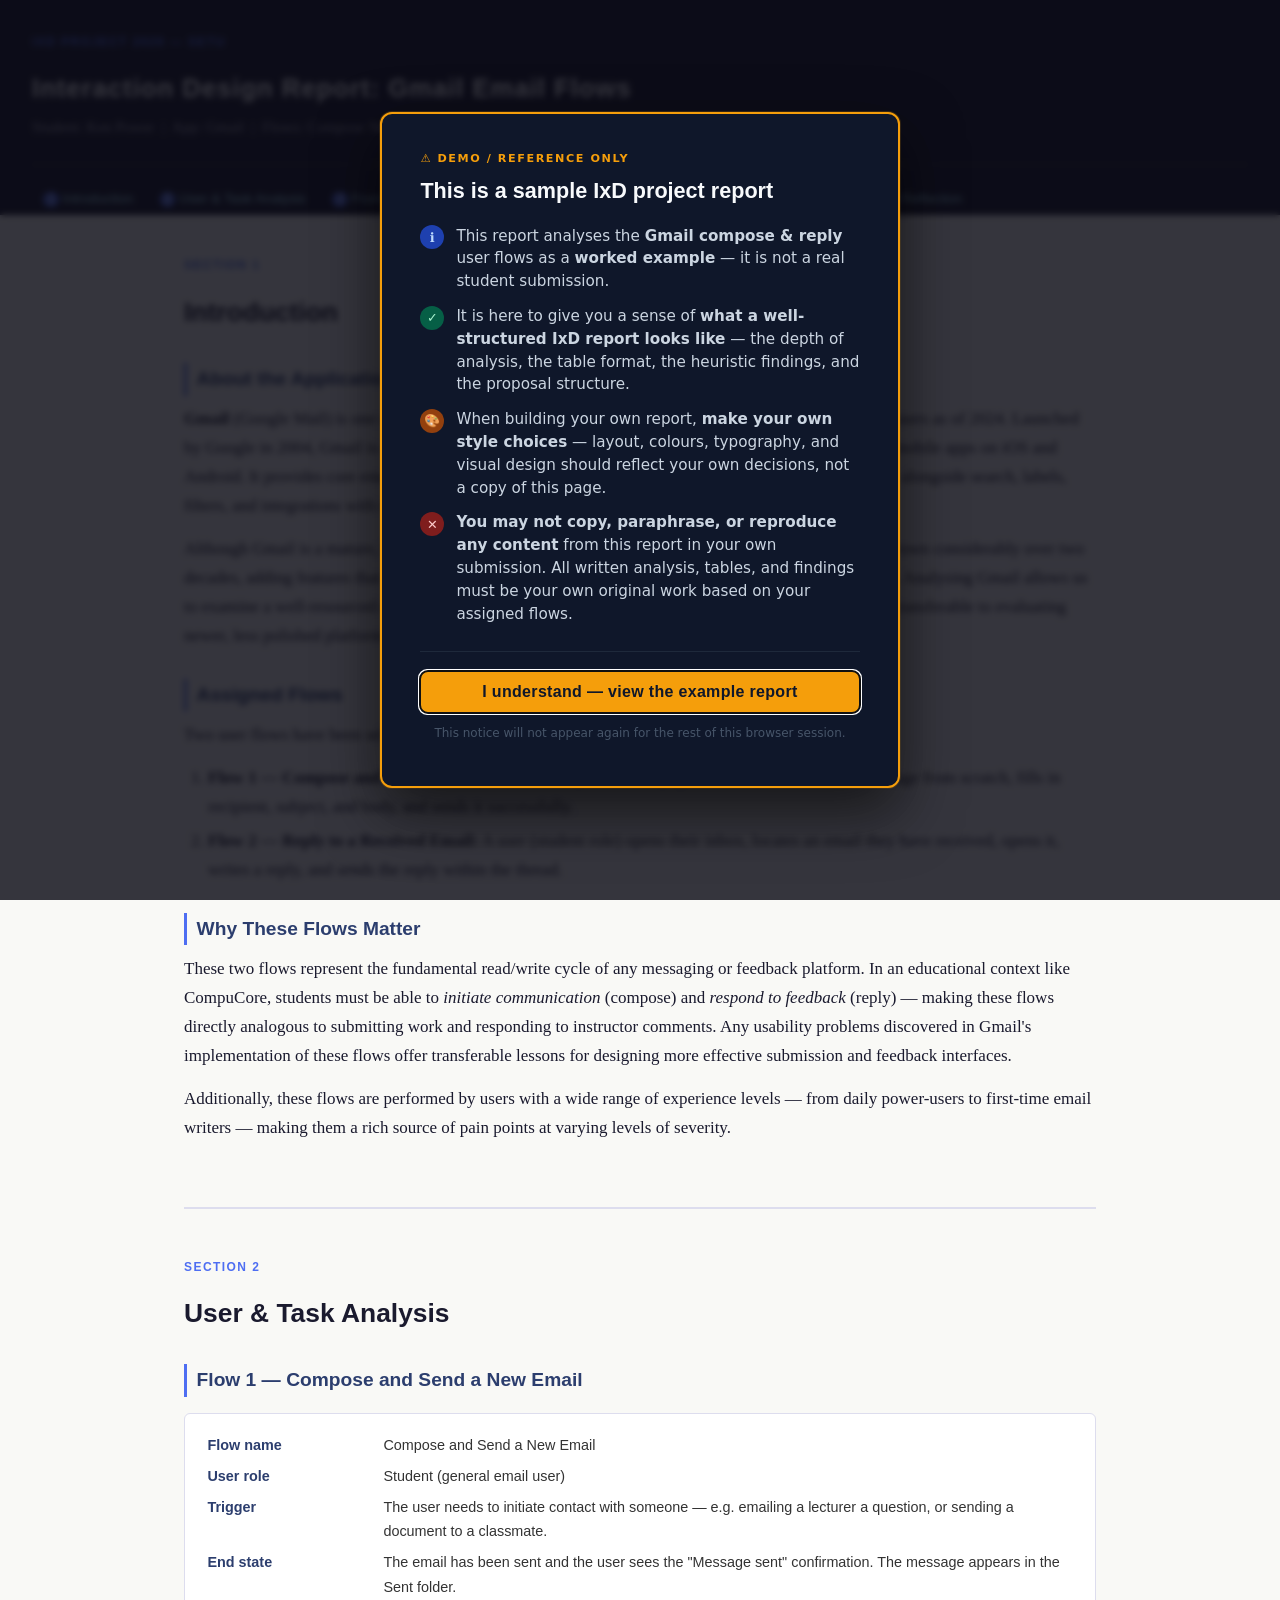
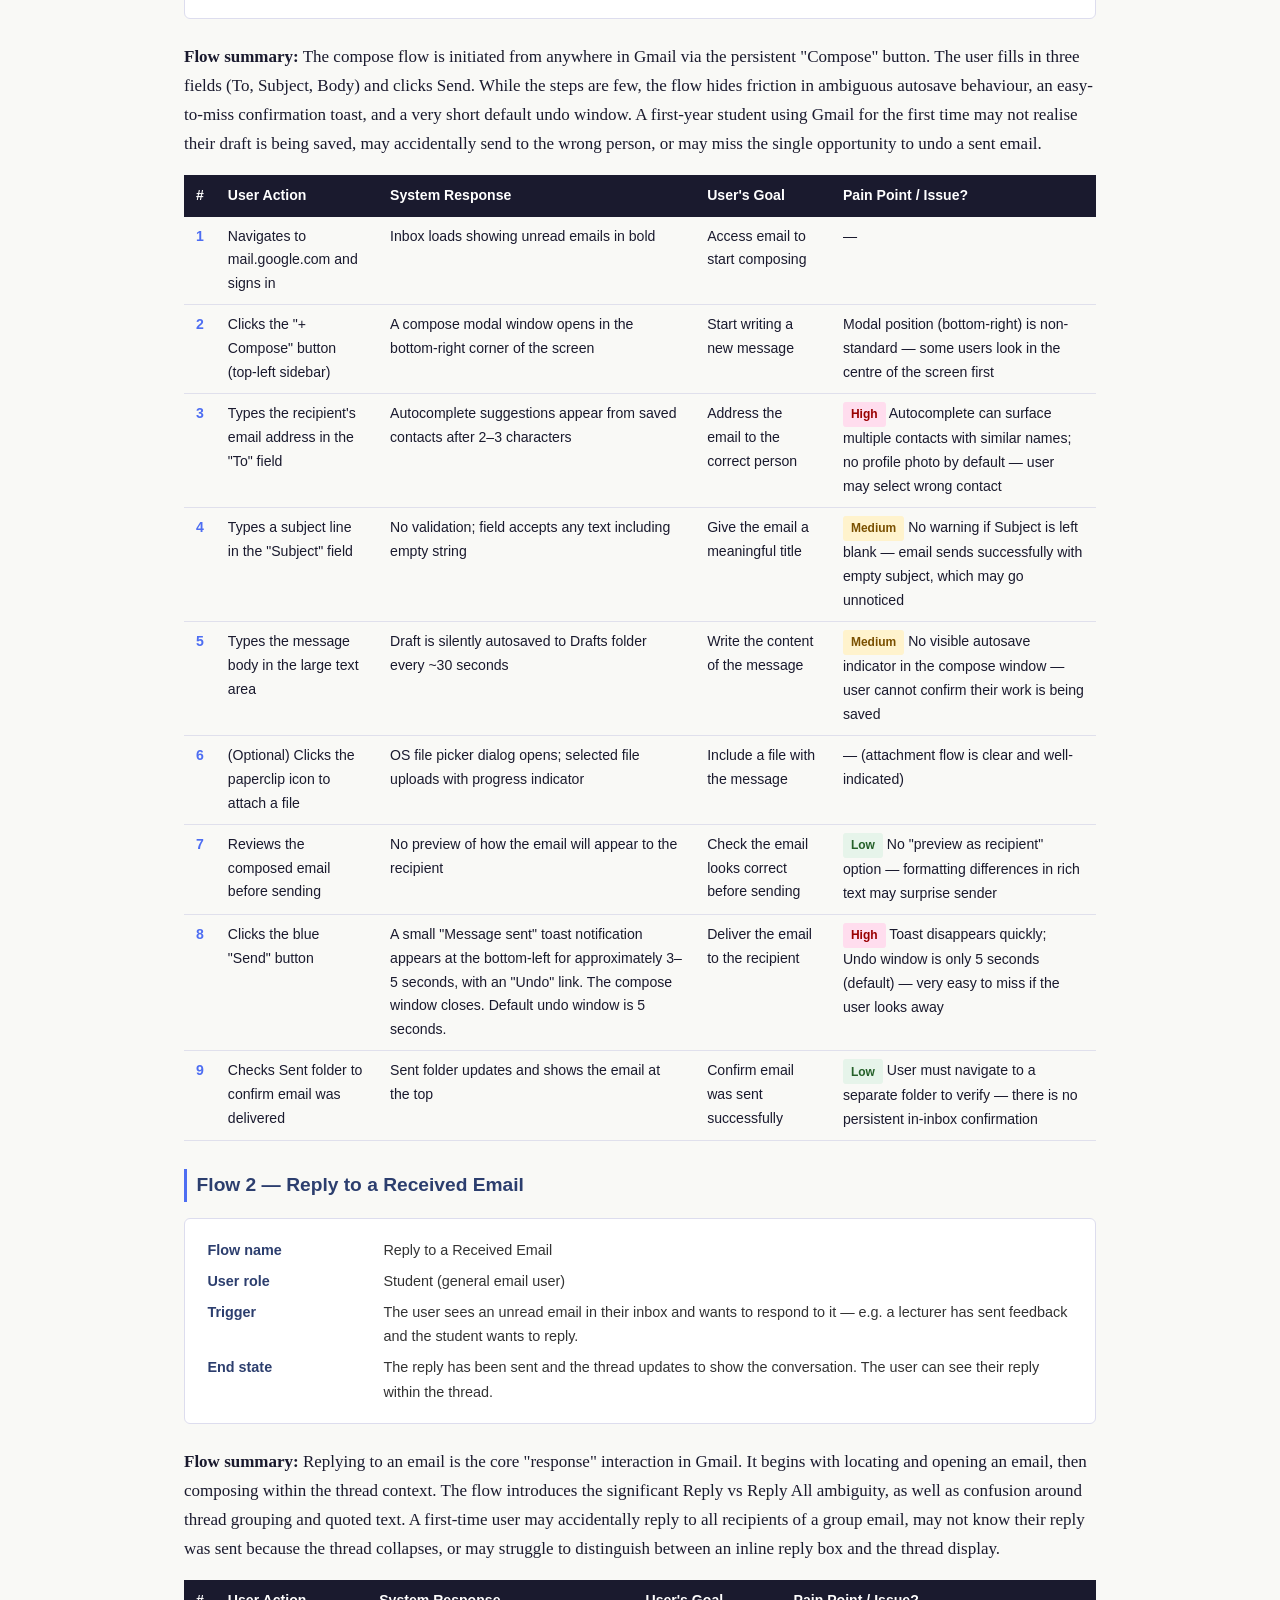
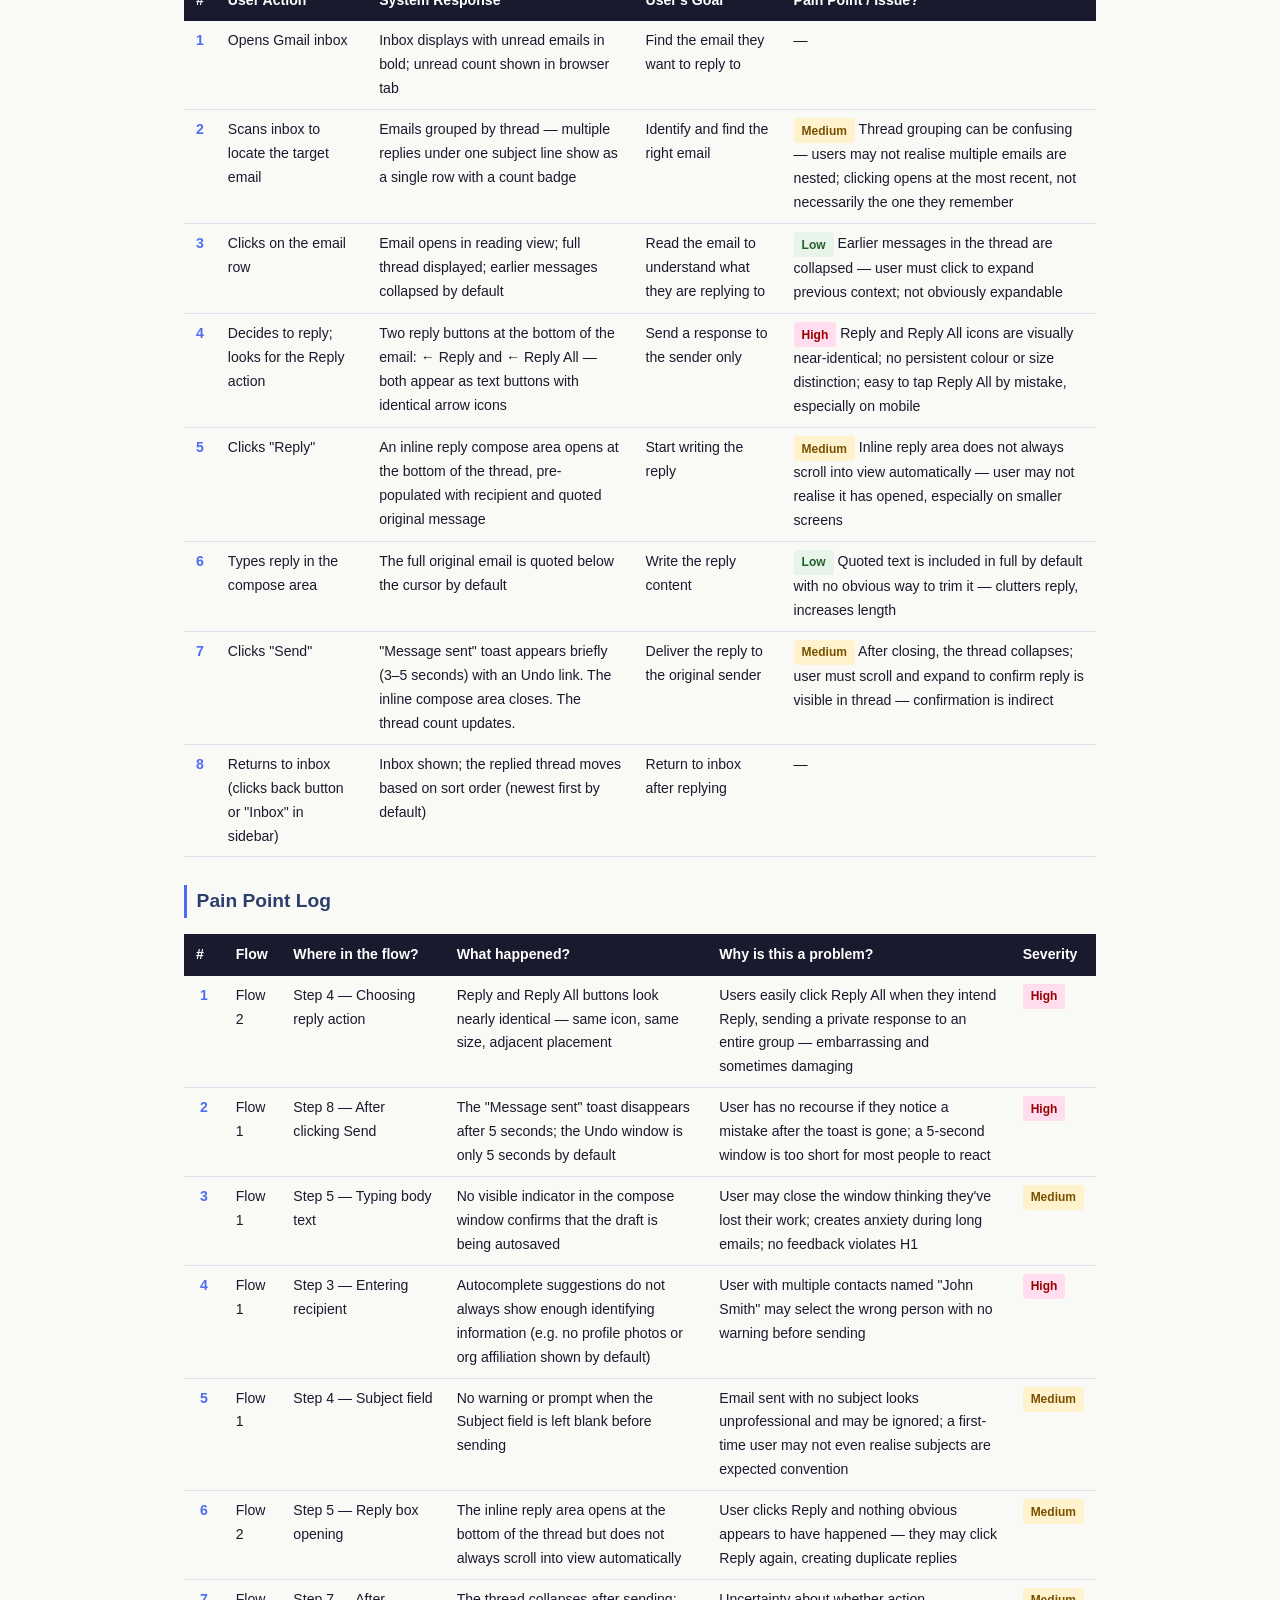
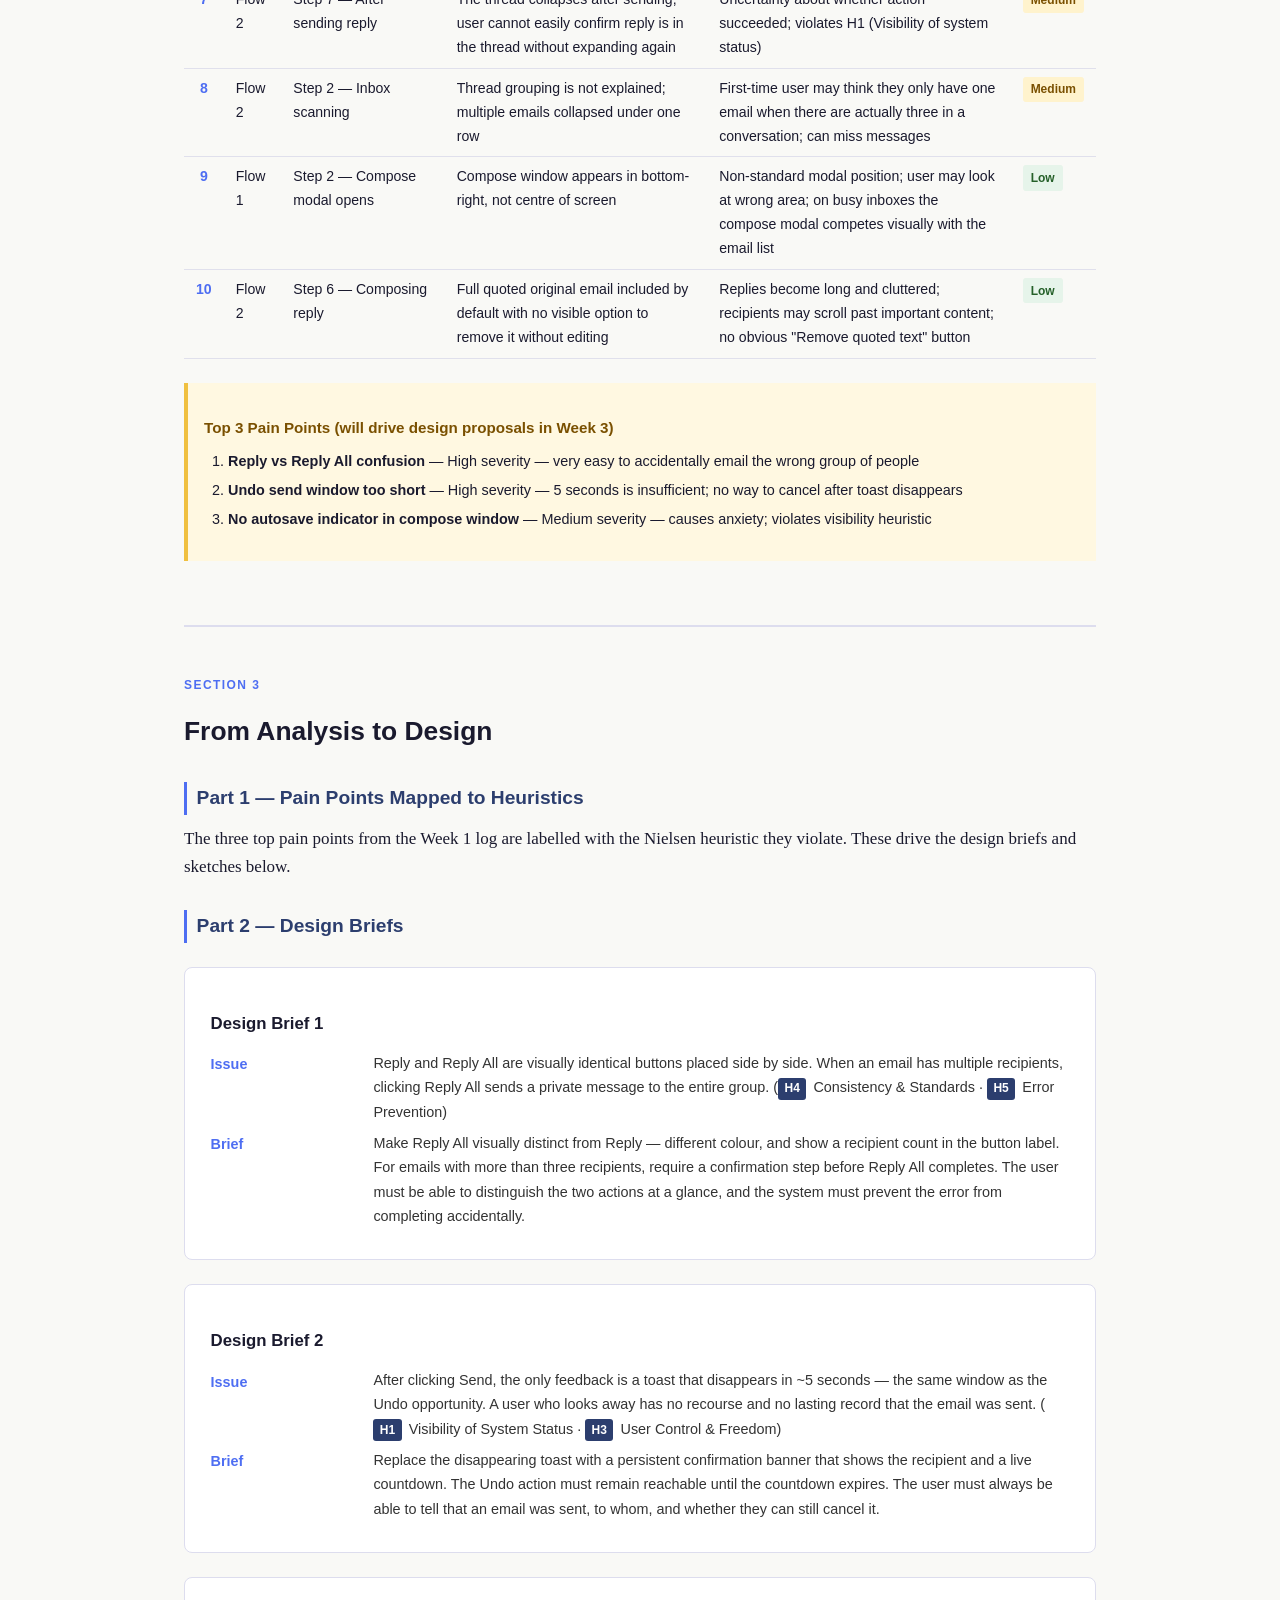
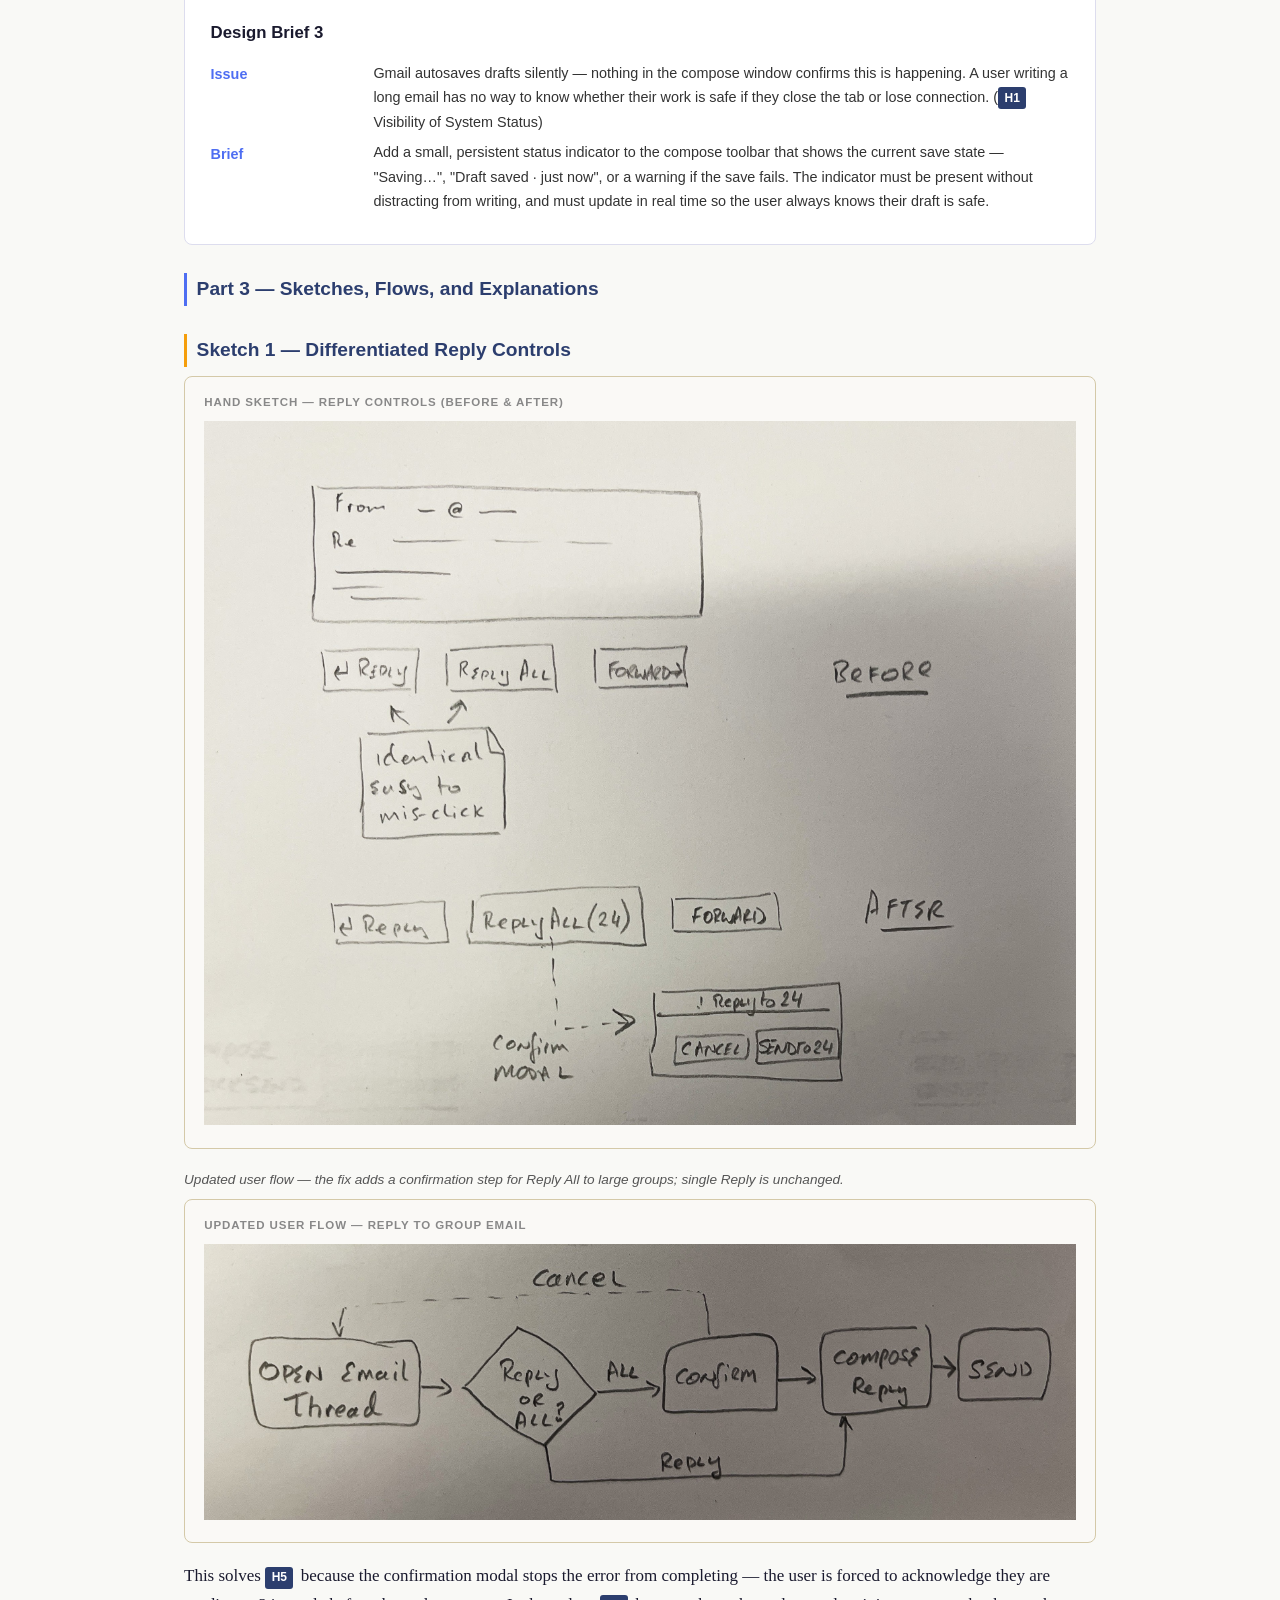
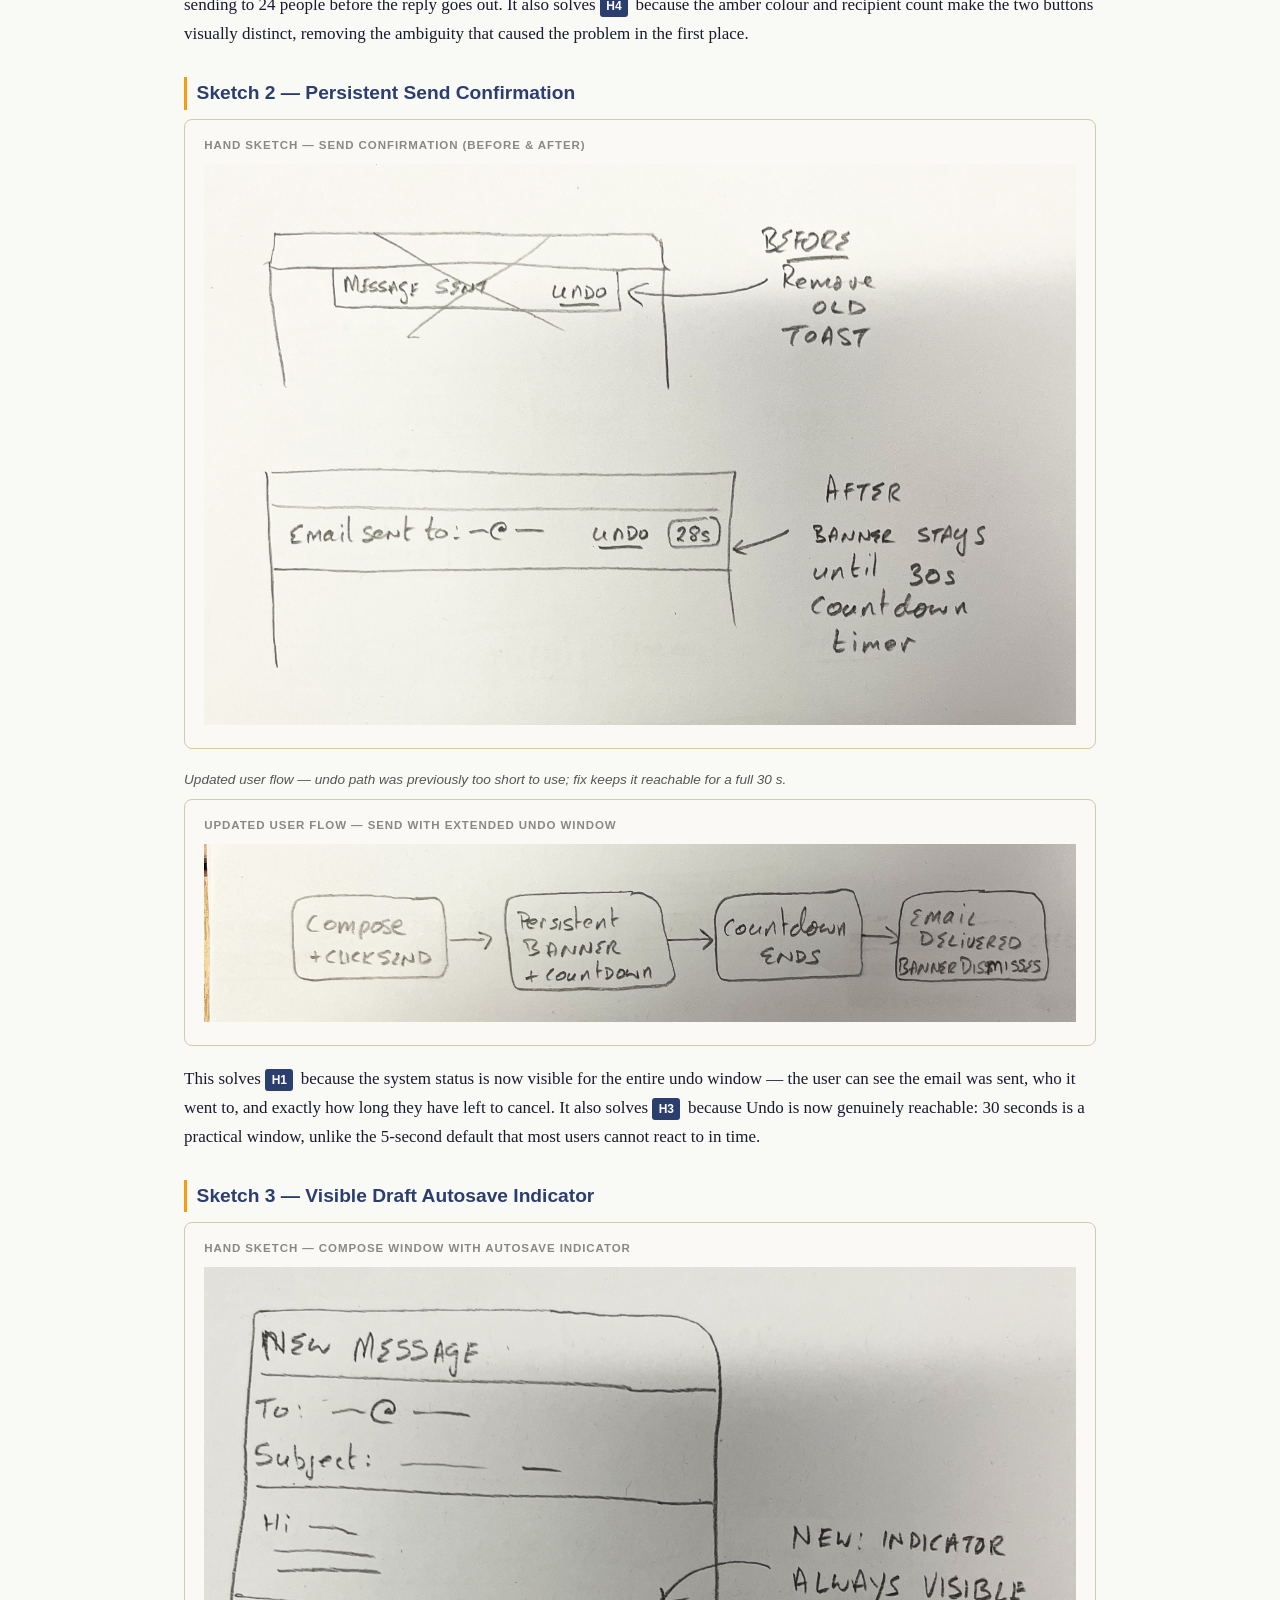
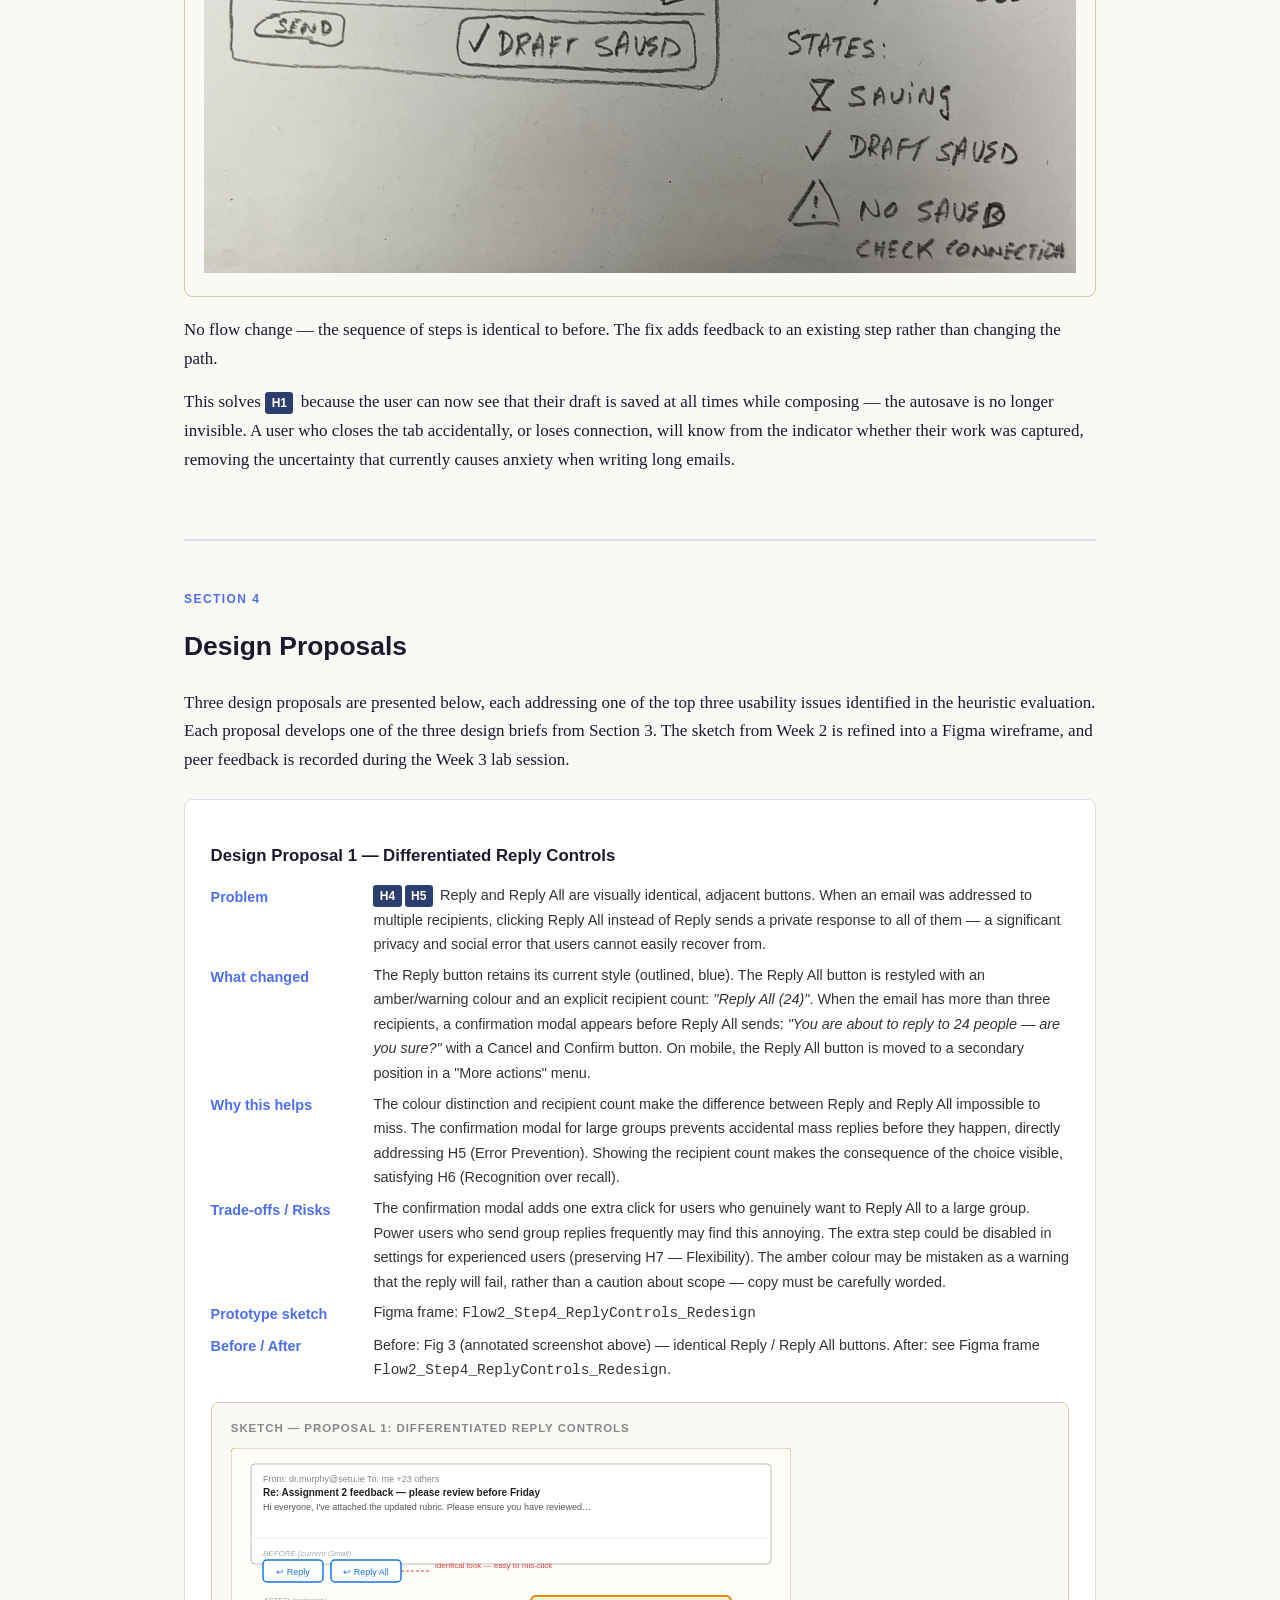
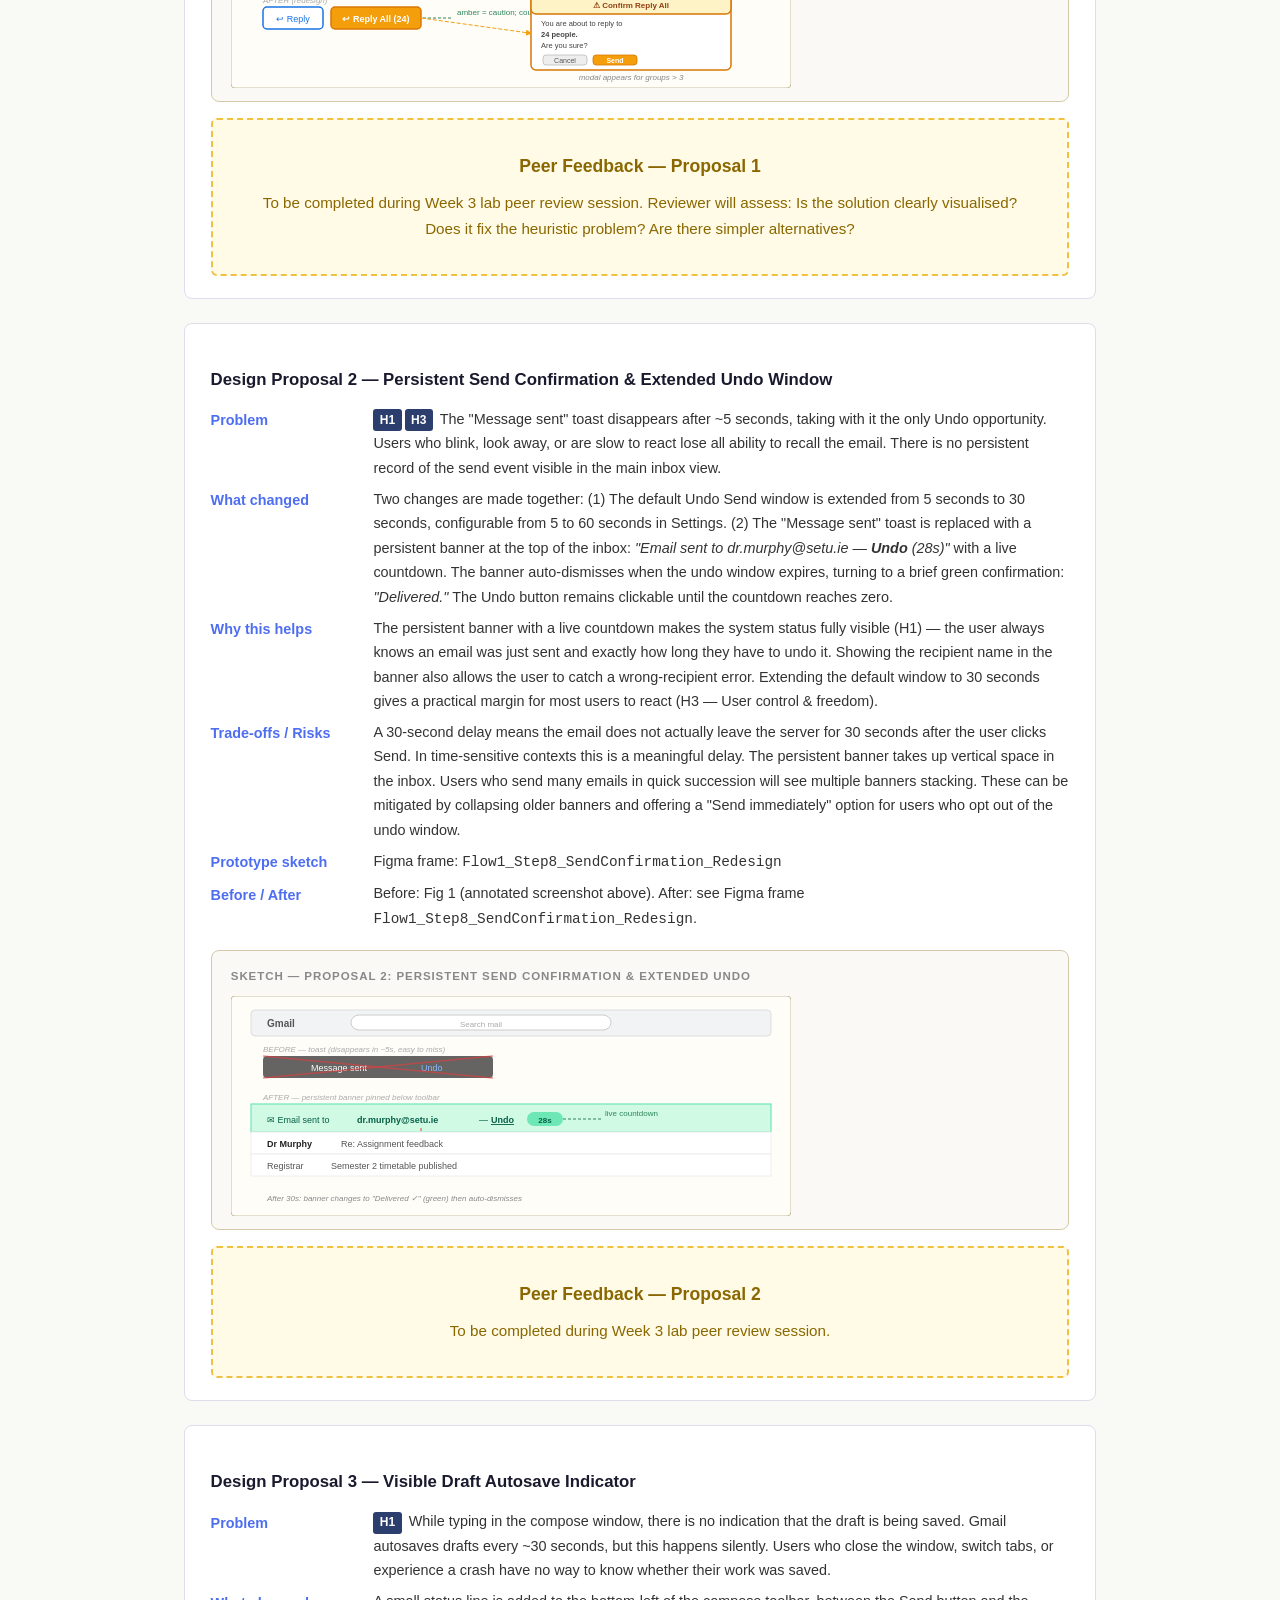
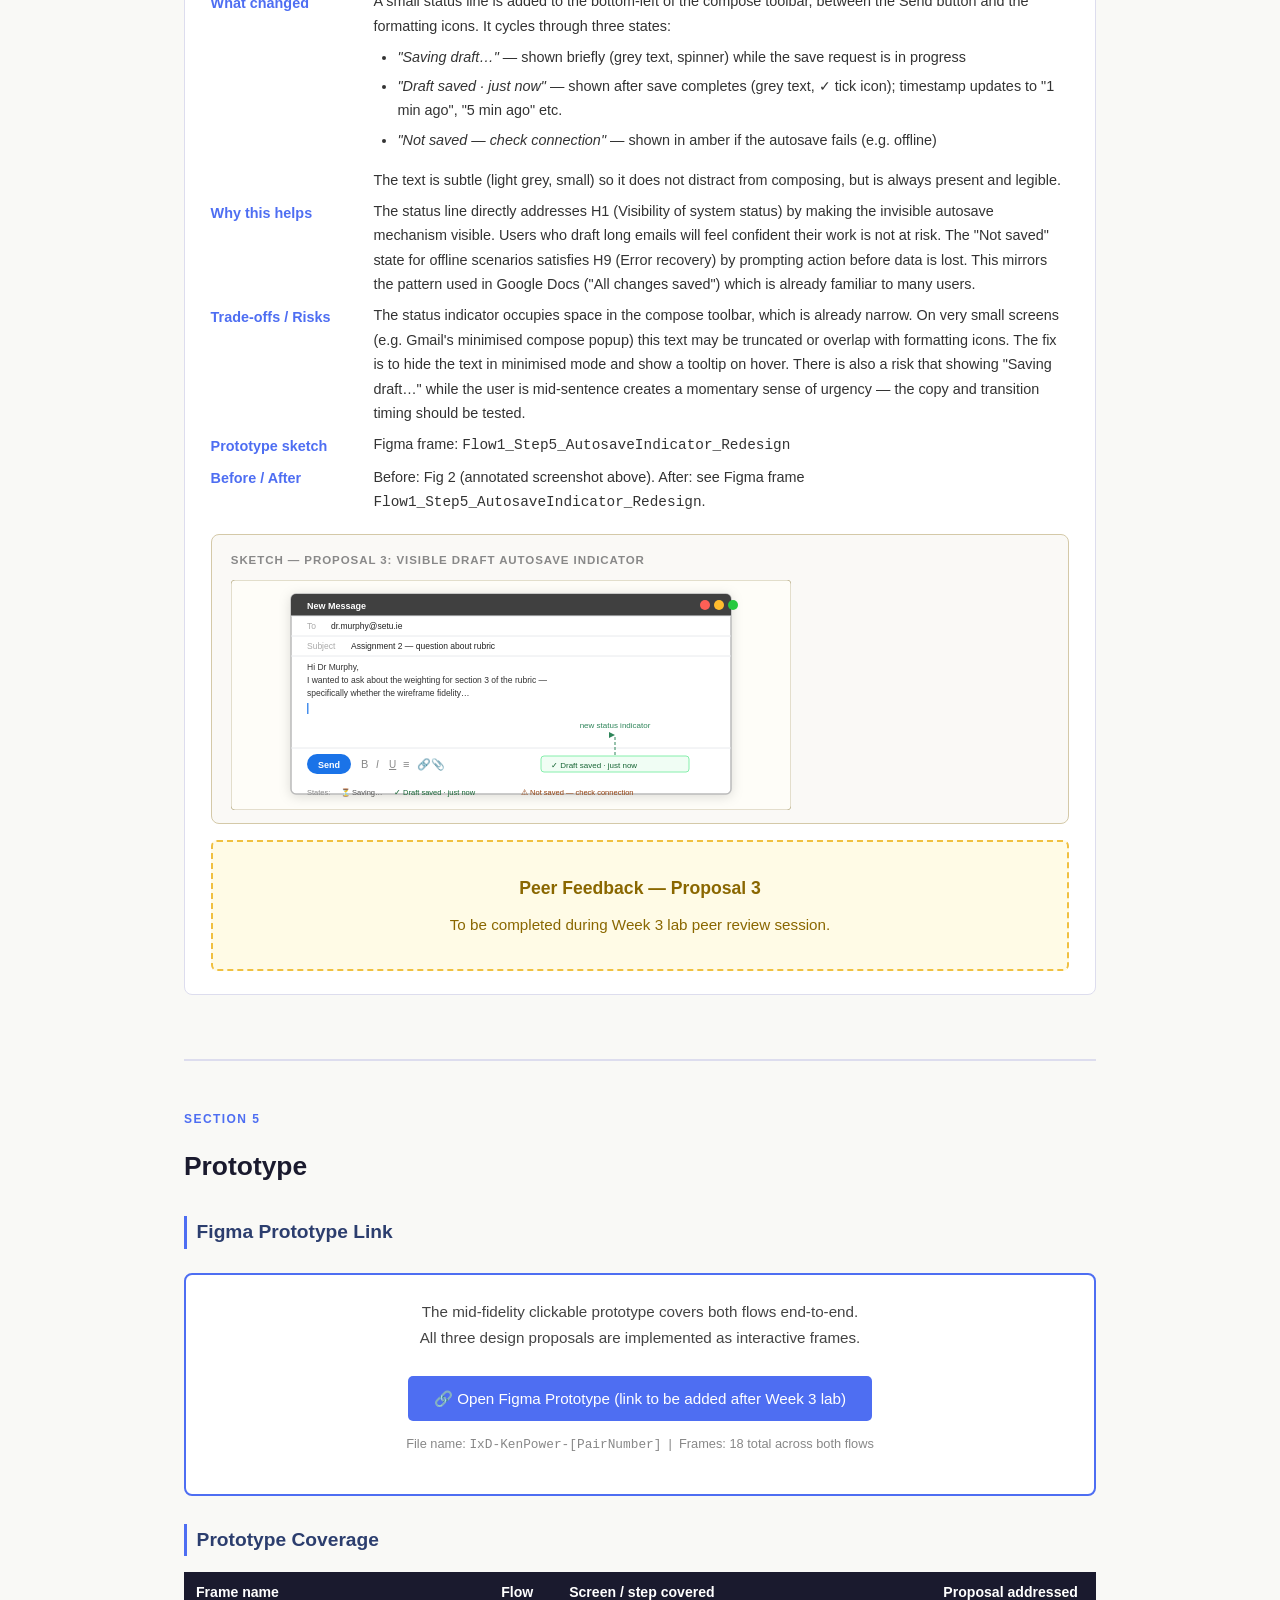
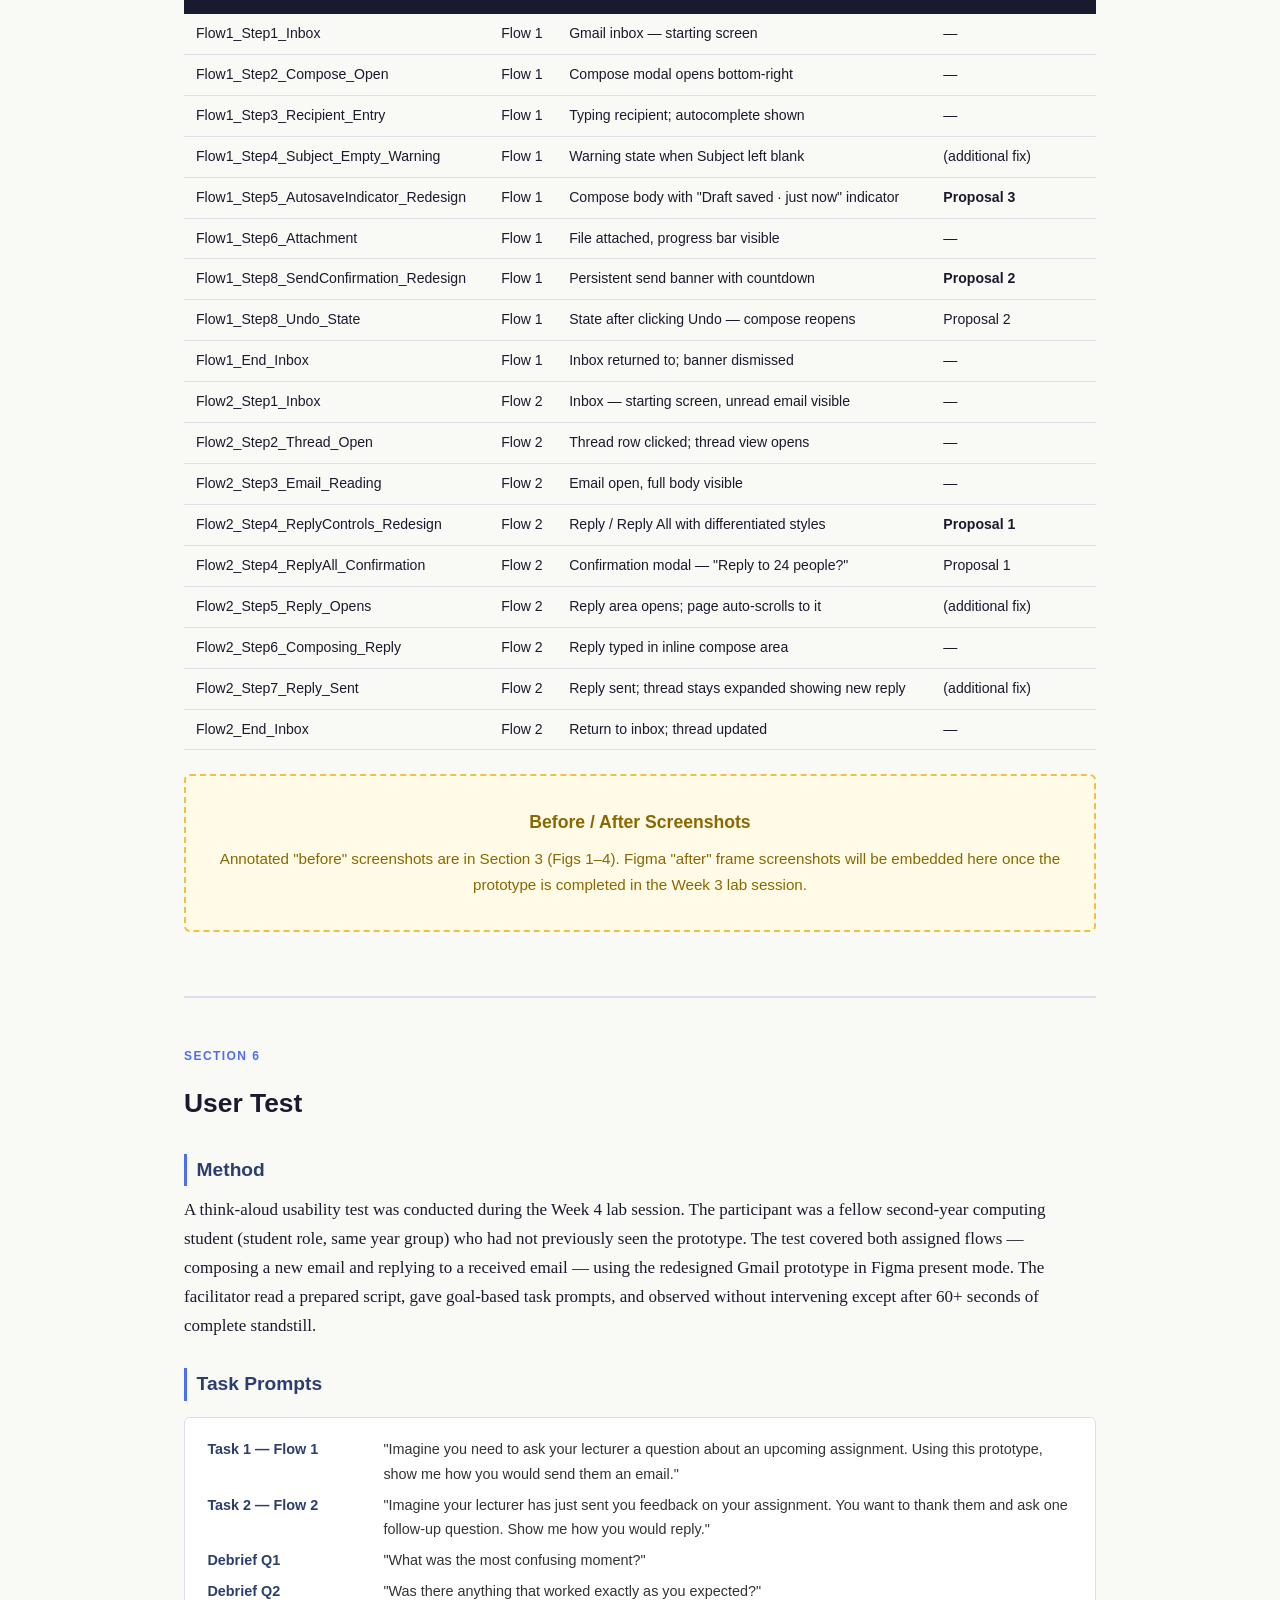
==== commit b73eb41d: "Add WF_Confirm image file for confirmation workflow" ====
--- a/index.html
+++ b/index.html
@@ -1396,314 +1396,7 @@
           >
             Hand sketch — Reply controls (before &amp; after)
           </p>
-          <svg
-            viewBox="0 0 560 220"
-            xmlns="http://www.w3.org/2000/svg"
-            style="
-              width: 100%;
-              max-width: 560px;
-              display: block;
-              font-family: &quot;Segoe UI&quot;, Arial, sans-serif;
-            "
-          >
-            <rect
-              width="560"
-              height="220"
-              rx="4"
-              fill="#fefdf8"
-              stroke="#c8bfa0"
-              stroke-width="1"
-            />
-
-            <!-- Email card -->
-            <rect
-              x="18"
-              y="14"
-              width="524"
-              height="58"
-              rx="3"
-              fill="#fff"
-              stroke="#ccc"
-              stroke-width="1"
-            />
-            <text x="30" y="30" font-size="8.5" fill="#888">
-              From: dr.murphy@setu.ie · To: me, classgroup-y2 (+23 others)
-            </text>
-            <text x="30" y="46" font-size="9.5" font-weight="600" fill="#222">
-              Re: Assignment 2 feedback — please review before Friday
-            </text>
-            <text x="30" y="62" font-size="8" fill="#666">
-              Hi everyone, I've attached the updated rubric…
-            </text>
-
-            <!-- BEFORE -->
-            <text x="30" y="90" font-size="8" fill="#aaa" font-style="italic">
-              Before
-            </text>
-            <rect
-              x="30"
-              y="96"
-              width="58"
-              height="20"
-              rx="3"
-              fill="#fff"
-              stroke="#1a73e8"
-              stroke-width="1.5"
-            />
-            <text
-              x="59"
-              y="110"
-              font-size="8.5"
-              fill="#1a73e8"
-              text-anchor="middle"
-            >
-              ↩ Reply
-            </text>
-            <rect
-              x="96"
-              y="96"
-              width="70"
-              height="20"
-              rx="3"
-              fill="#fff"
-              stroke="#1a73e8"
-              stroke-width="1.5"
-            />
-            <text
-              x="131"
-              y="110"
-              font-size="8.5"
-              fill="#1a73e8"
-              text-anchor="middle"
-            >
-              ↩ Reply All
-            </text>
-            <rect
-              x="174"
-              y="96"
-              width="60"
-              height="20"
-              rx="3"
-              fill="#fff"
-              stroke="#bbb"
-              stroke-width="1.5"
-            />
-            <text
-              x="204"
-              y="110"
-              font-size="8.5"
-              fill="#777"
-              text-anchor="middle"
-            >
-              → Forward
-            </text>
-            <!-- problem label -->
-            <line
-              x1="131"
-              y1="116"
-              x2="131"
-              y2="132"
-              stroke="#e53e3e"
-              stroke-width="1"
-              stroke-dasharray="3,2"
-            />
-            <text
-              x="131"
-              y="142"
-              font-size="7.5"
-              fill="#e53e3e"
-              text-anchor="middle"
-            >
-              identical — easy to mis-click
-            </text>
-
-            <!-- AFTER -->
-            <text x="30" y="168" font-size="8" fill="#aaa" font-style="italic">
-              After
-            </text>
-            <rect
-              x="30"
-              y="174"
-              width="58"
-              height="20"
-              rx="3"
-              fill="#fff"
-              stroke="#1a73e8"
-              stroke-width="1.5"
-            />
-            <text
-              x="59"
-              y="188"
-              font-size="8.5"
-              fill="#1a73e8"
-              text-anchor="middle"
-            >
-              ↩ Reply
-            </text>
-            <!-- Reply All: amber, wider, count -->
-            <rect
-              x="96"
-              y="174"
-              width="92"
-              height="20"
-              rx="3"
-              fill="#f59e0b"
-              stroke="#d97706"
-              stroke-width="1.5"
-            />
-            <text
-              x="142"
-              y="188"
-              font-size="8.5"
-              fill="#fff"
-              text-anchor="middle"
-              font-weight="600"
-            >
-              ↩ Reply All (24)
-            </text>
-            <rect
-              x="196"
-              y="174"
-              width="60"
-              height="20"
-              rx="3"
-              fill="#fff"
-              stroke="#bbb"
-              stroke-width="1.5"
-            />
-            <text
-              x="226"
-              y="188"
-              font-size="8.5"
-              fill="#777"
-              text-anchor="middle"
-            >
-              → Forward
-            </text>
-
-            <!-- Confirm modal stub -->
-            <rect
-              x="330"
-              y="162"
-              width="186"
-              height="48"
-              rx="4"
-              fill="#fff"
-              stroke="#d97706"
-              stroke-width="1.5"
-            />
-            <rect
-              x="330"
-              y="162"
-              width="186"
-              height="16"
-              rx="4"
-              fill="#fef3c7"
-            />
-            <rect x="330" y="170" width="186" height="8" fill="#fef3c7" />
-            <text
-              x="423"
-              y="173"
-              font-size="7.5"
-              fill="#92400e"
-              text-anchor="middle"
-              font-weight="600"
-            >
-              ⚠ Reply to 24 people?
-            </text>
-            <rect
-              x="344"
-              y="183"
-              width="42"
-              height="11"
-              rx="3"
-              fill="#eee"
-              stroke="#bbb"
-              stroke-width=".8"
-            />
-            <text
-              x="365"
-              y="192"
-              font-size="7"
-              fill="#555"
-              text-anchor="middle"
-            >
-              Cancel
-            </text>
-            <rect
-              x="392"
-              y="183"
-              width="52"
-              height="11"
-              rx="3"
-              fill="#f59e0b"
-              stroke="#d97706"
-              stroke-width=".8"
-            />
-            <text
-              x="418"
-              y="192"
-              font-size="7"
-              fill="#fff"
-              text-anchor="middle"
-              font-weight="600"
-            >
-              Send to 24
-            </text>
-            <!-- arrow button → modal -->
-            <line
-              x1="188"
-              y1="184"
-              x2="328"
-              y2="184"
-              stroke="#f59e0b"
-              stroke-width="1"
-              stroke-dasharray="4,2"
-              marker-end="url(#s1a)"
-            />
-            <text
-              x="258"
-              y="179"
-              font-size="7"
-              fill="#92400e"
-              text-anchor="middle"
-              font-style="italic"
-            >
-              groups &gt; 3: confirm modal
-            </text>
-            <!-- improvement label -->
-            <line
-              x1="142"
-              y1="194"
-              x2="142"
-              y2="210"
-              stroke="#2f855a"
-              stroke-width="1"
-              stroke-dasharray="3,2"
-            />
-            <text
-              x="142"
-              y="218"
-              font-size="7.5"
-              fill="#2f855a"
-              text-anchor="middle"
-            >
-              amber + count = consequence visible
-            </text>
-
-            <defs>
-              <marker
-                id="s1a"
-                markerWidth="6"
-                markerHeight="6"
-                refX="3"
-                refY="3"
-                orient="auto"
-              >
-                <path d="M0,0 L0,6 L6,3 z" fill="#f59e0b" />
-              </marker>
-            </defs>
-          </svg>
+          <img src="./WF_Confirm.JPG" width="100%">
         </div>
 
         <p
@@ -1742,247 +1435,7 @@
           >
             Updated user flow — Reply to group email
           </p>
-          <svg
-            viewBox="0 0 560 100"
-            xmlns="http://www.w3.org/2000/svg"
-            style="
-              width: 100%;
-              max-width: 560px;
-              display: block;
-              font-family: &quot;Segoe UI&quot;, Arial, sans-serif;
-            "
-          >
-            <rect
-              width="560"
-              height="100"
-              rx="4"
-              fill="#fefdf8"
-              stroke="#c8bfa0"
-              stroke-width="1"
-            />
-            <rect
-              x="12"
-              y="22"
-              width="72"
-              height="32"
-              rx="3"
-              fill="#e3f0ff"
-              stroke="#1a4480"
-              stroke-width="1.1"
-            />
-            <text
-              x="48"
-              y="37"
-              font-size="7.5"
-              fill="#1a4480"
-              text-anchor="middle"
-              font-weight="600"
-            >
-              Open email
-            </text>
-            <text x="48" y="48" font-size="7" fill="#444" text-anchor="middle">
-              thread
-            </text>
-            <line
-              x1="84"
-              y1="38"
-              x2="100"
-              y2="38"
-              stroke="#555"
-              stroke-width="1.1"
-              marker-end="url(#s1b)"
-            />
-            <!-- decision -->
-            <polygon
-              points="136,22 172,38 136,54 100,38"
-              fill="#fff3cd"
-              stroke="#d97706"
-              stroke-width="1.1"
-            />
-            <text
-              x="136"
-              y="35"
-              font-size="7"
-              fill="#7a5000"
-              text-anchor="middle"
-            >
-              Reply
-            </text>
-            <text
-              x="136"
-              y="46"
-              font-size="7"
-              fill="#7a5000"
-              text-anchor="middle"
-            >
-              or All?
-            </text>
-            <!-- Reply path -->
-            <line
-              x1="100"
-              y1="38"
-              x2="84"
-              y2="38"
-              stroke="#1a73e8"
-              stroke-width="1"
-              stroke-dasharray="3,2"
-            />
-            <text
-              x="50"
-              y="70"
-              font-size="7"
-              fill="#1a73e8"
-              text-anchor="middle"
-            >
-              ↩ Reply →
-            </text>
-            <text
-              x="50"
-              y="80"
-              font-size="7"
-              fill="#1a73e8"
-              text-anchor="middle"
-            >
-              compose directly
-            </text>
-            <!-- Reply All path -->
-            <line
-              x1="172"
-              y1="38"
-              x2="188"
-              y2="38"
-              stroke="#f59e0b"
-              stroke-width="1.1"
-              marker-end="url(#s1b)"
-            />
-            <text
-              x="180"
-              y="32"
-              font-size="7"
-              fill="#92400e"
-              text-anchor="middle"
-            >
-              All
-            </text>
-            <rect
-              x="188"
-              y="22"
-              width="86"
-              height="32"
-              rx="3"
-              fill="#fef3c7"
-              stroke="#d97706"
-              stroke-width="1.3"
-            />
-            <text
-              x="231"
-              y="36"
-              font-size="7.5"
-              fill="#92400e"
-              text-anchor="middle"
-              font-weight="600"
-            >
-              ⚠ Confirm
-            </text>
-            <text
-              x="231"
-              y="48"
-              font-size="7"
-              fill="#92400e"
-              text-anchor="middle"
-            >
-              Reply to 24?
-            </text>
-            <line
-              x1="274"
-              y1="38"
-              x2="290"
-              y2="38"
-              stroke="#555"
-              stroke-width="1.1"
-              marker-end="url(#s1b)"
-            />
-            <rect
-              x="290"
-              y="22"
-              width="72"
-              height="32"
-              rx="3"
-              fill="#e6f4ea"
-              stroke="#256029"
-              stroke-width="1.1"
-            />
-            <text
-              x="326"
-              y="36"
-              font-size="7.5"
-              fill="#256029"
-              text-anchor="middle"
-              font-weight="600"
-            >
-              Compose
-            </text>
-            <text x="326" y="48" font-size="7" fill="#444" text-anchor="middle">
-              reply inline
-            </text>
-            <line
-              x1="362"
-              y1="38"
-              x2="378"
-              y2="38"
-              stroke="#555"
-              stroke-width="1.1"
-              marker-end="url(#s1b)"
-            />
-            <rect
-              x="378"
-              y="22"
-              width="72"
-              height="32"
-              rx="3"
-              fill="#e6f4ea"
-              stroke="#256029"
-              stroke-width="1.1"
-            />
-            <text
-              x="414"
-              y="36"
-              font-size="7.5"
-              fill="#256029"
-              text-anchor="middle"
-              font-weight="600"
-            >
-              Send
-            </text>
-            <text x="414" y="48" font-size="7" fill="#444" text-anchor="middle">
-              thread updates
-            </text>
-            <!-- cancel path -->
-            <line
-              x1="231"
-              y1="54"
-              x2="231"
-              y2="72"
-              stroke="#aaa"
-              stroke-width="1"
-              stroke-dasharray="3,2"
-            />
-            <text x="231" y="82" font-size="7" fill="#888" text-anchor="middle">
-              Cancel → back to email
-            </text>
-            <defs>
-              <marker
-                id="s1b"
-                markerWidth="6"
-                markerHeight="6"
-                refX="3"
-                refY="3"
-                orient="auto"
-              >
-                <path d="M0,0 L0,6 L6,3 z" fill="#555" />
-              </marker>
-            </defs>
-          </svg>
+            <img src="./UF_Confirm.JPG" width="100%">
         </div>
 
         <p>
@@ -2021,210 +1474,7 @@
           >
             Hand sketch — send confirmation (before &amp; after)
           </p>
-          <svg
-            viewBox="0 0 560 200"
-            xmlns="http://www.w3.org/2000/svg"
-            style="
-              width: 100%;
-              max-width: 560px;
-              display: block;
-              font-family: &quot;Segoe UI&quot;, Arial, sans-serif;
-            "
-          >
-            <rect
-              width="560"
-              height="200"
-              rx="4"
-              fill="#fefdf8"
-              stroke="#c8bfa0"
-              stroke-width="1"
-            />
-
-            <!-- Chrome bar -->
-            <rect
-              x="18"
-              y="14"
-              width="524"
-              height="20"
-              rx="3"
-              fill="#f1f3f4"
-              stroke="#ddd"
-              stroke-width="1"
-            />
-            <text x="30" y="28" font-size="8.5" fill="#555" font-weight="600">
-              Gmail
-            </text>
-            <rect
-              x="110"
-              y="18"
-              width="240"
-              height="11"
-              rx="6"
-              fill="#fff"
-              stroke="#ccc"
-              stroke-width="1"
-            />
-            <text x="230" y="28" font-size="7" fill="#aaa" text-anchor="middle">
-              Search mail
-            </text>
-
-            <!-- BEFORE: toast + strike -->
-            <text x="30" y="52" font-size="8" fill="#aaa" font-style="italic">
-              Before — toast (disappears ~5 s, Undo gone with it)
-            </text>
-            <rect
-              x="30"
-              y="57"
-              width="188"
-              height="20"
-              rx="3"
-              fill="#323232"
-              opacity=".7"
-            />
-            <text x="80" y="71" font-size="8.5" fill="#fff">Message sent</text>
-            <text x="178" y="71" font-size="8.5" fill="#8ab4f8">Undo</text>
-            <line
-              x1="30"
-              y1="57"
-              x2="218"
-              y2="77"
-              stroke="#e53e3e"
-              stroke-width="1.5"
-              opacity=".55"
-            />
-            <line
-              x1="218"
-              y1="57"
-              x2="30"
-              y2="77"
-              stroke="#e53e3e"
-              stroke-width="1.5"
-              opacity=".55"
-            />
-
-            <!-- AFTER: persistent banner -->
-            <text x="30" y="100" font-size="8" fill="#aaa" font-style="italic">
-              After — persistent banner, stays until countdown expires
-            </text>
-            <rect
-              x="18"
-              y="105"
-              width="524"
-              height="26"
-              fill="#d1fae5"
-              stroke="#6ee7b7"
-              stroke-width="1.2"
-            />
-            <text x="30" y="122" font-size="9" fill="#065f46">
-              ✉ Email sent to dr.murphy@setu.ie —
-            </text>
-            <text
-              x="268"
-              y="122"
-              font-size="9"
-              fill="#065f46"
-              font-weight="700"
-              text-decoration="underline"
-            >
-              Undo
-            </text>
-            <rect
-              x="296"
-              y="111"
-              width="36"
-              height="14"
-              rx="7"
-              fill="#6ee7b7"
-            />
-            <text
-              x="314"
-              y="122"
-              font-size="8"
-              fill="#065f46"
-              text-anchor="middle"
-              font-weight="700"
-            >
-              28 s
-            </text>
-
-            <!-- annotations -->
-            <line
-              x1="200"
-              y1="131"
-              x2="200"
-              y2="148"
-              stroke="#e53e3e"
-              stroke-width="1"
-              stroke-dasharray="3,2"
-            />
-            <text
-              x="200"
-              y="158"
-              font-size="7.5"
-              fill="#e53e3e"
-              text-anchor="middle"
-            >
-              recipient visible — catch wrong address
-            </text>
-            <line
-              x1="314"
-              y1="125"
-              x2="314"
-              y2="142"
-              stroke="#2f855a"
-              stroke-width="1"
-              stroke-dasharray="3,2"
-            />
-            <text
-              x="314"
-              y="152"
-              font-size="7.5"
-              fill="#2f855a"
-              text-anchor="middle"
-            >
-              live countdown
-            </text>
-
-            <!-- Inbox rows -->
-            <rect
-              x="18"
-              y="131"
-              width="524"
-              height="20"
-              fill="#fff"
-              stroke="#eee"
-              stroke-width="1"
-            />
-            <text x="30" y="145" font-size="8.5" fill="#222" font-weight="600">
-              Dr Murphy
-            </text>
-            <text x="108" y="145" font-size="8.5" fill="#555">
-              Re: Assignment 2 feedback
-            </text>
-            <rect
-              x="18"
-              y="151"
-              width="524"
-              height="20"
-              fill="#fff"
-              stroke="#eee"
-              stroke-width="1"
-            />
-            <text x="30" y="165" font-size="8.5" fill="#555">Registrar</text>
-            <text x="88" y="165" font-size="8.5" fill="#555">
-              Semester 2 timetable published
-            </text>
-
-            <text
-              x="30"
-              y="192"
-              font-size="7.5"
-              fill="#888"
-              font-style="italic"
-            >
-              After 30 s: banner changes to "Delivered ✓" then dismisses
-            </text>
-          </svg>
+            <img src="./WF_Banner.JPG" width="100%">
         </div>
 
         <p
@@ -2263,192 +1513,7 @@
           >
             Updated user flow — send with extended undo window
           </p>
-          <svg
-            viewBox="0 0 560 96"
-            xmlns="http://www.w3.org/2000/svg"
-            style="
-              width: 100%;
-              max-width: 560px;
-              display: block;
-              font-family: &quot;Segoe UI&quot;, Arial, sans-serif;
-            "
-          >
-            <rect
-              width="560"
-              height="96"
-              rx="4"
-              fill="#fefdf8"
-              stroke="#c8bfa0"
-              stroke-width="1"
-            />
-            <rect
-              x="12"
-              y="20"
-              width="68"
-              height="32"
-              rx="3"
-              fill="#e3f0ff"
-              stroke="#1a4480"
-              stroke-width="1.1"
-            />
-            <text
-              x="46"
-              y="35"
-              font-size="7.5"
-              fill="#1a4480"
-              text-anchor="middle"
-              font-weight="600"
-            >
-              Compose
-            </text>
-            <text x="46" y="46" font-size="7" fill="#444" text-anchor="middle">
-              + click Send
-            </text>
-            <line
-              x1="80"
-              y1="36"
-              x2="96"
-              y2="36"
-              stroke="#555"
-              stroke-width="1.1"
-              marker-end="url(#s2a)"
-            />
-            <rect
-              x="96"
-              y="20"
-              width="102"
-              height="32"
-              rx="3"
-              fill="#d1fae5"
-              stroke="#256029"
-              stroke-width="1.3"
-            />
-            <text
-              x="147"
-              y="34"
-              font-size="7.5"
-              fill="#065f46"
-              text-anchor="middle"
-              font-weight="600"
-            >
-              Persistent banner
-            </text>
-            <text
-              x="147"
-              y="45"
-              font-size="7"
-              fill="#065f46"
-              text-anchor="middle"
-            >
-              recipient + 28 s countdown
-            </text>
-            <line
-              x1="198"
-              y1="36"
-              x2="214"
-              y2="36"
-              stroke="#555"
-              stroke-width="1.1"
-              marker-end="url(#s2a)"
-            />
-            <rect
-              x="214"
-              y="20"
-              width="82"
-              height="32"
-              rx="3"
-              fill="#e6f4ea"
-              stroke="#256029"
-              stroke-width="1.1"
-            />
-            <text
-              x="255"
-              y="35"
-              font-size="7.5"
-              fill="#256029"
-              text-anchor="middle"
-              font-weight="600"
-            >
-              Countdown ends
-            </text>
-            <text x="255" y="46" font-size="7" fill="#444" text-anchor="middle">
-              "Delivered ✓"
-            </text>
-            <line
-              x1="296"
-              y1="36"
-              x2="312"
-              y2="36"
-              stroke="#555"
-              stroke-width="1.1"
-              marker-end="url(#s2a)"
-            />
-            <rect
-              x="312"
-              y="20"
-              width="70"
-              height="32"
-              rx="3"
-              fill="#e6f4ea"
-              stroke="#256029"
-              stroke-width="1.1"
-            />
-            <text
-              x="347"
-              y="35"
-              font-size="7.5"
-              fill="#256029"
-              text-anchor="middle"
-              font-weight="600"
-            >
-              Email delivered
-            </text>
-            <text x="347" y="46" font-size="7" fill="#444" text-anchor="middle">
-              banner dismisses
-            </text>
-            <!-- Undo branch -->
-            <line
-              x1="147"
-              y1="52"
-              x2="147"
-              y2="70"
-              stroke="#e53e3e"
-              stroke-width="1"
-              stroke-dasharray="3,2"
-              marker-end="url(#s2r)"
-            />
-            <text
-              x="147"
-              y="80"
-              font-size="7.5"
-              fill="#e53e3e"
-              text-anchor="middle"
-            >
-              Undo → compose reopens, email recalled
-            </text>
-            <defs>
-              <marker
-                id="s2a"
-                markerWidth="6"
-                markerHeight="6"
-                refX="3"
-                refY="3"
-                orient="auto"
-              >
-                <path d="M0,0 L0,6 L6,3 z" fill="#555" />
-              </marker>
-              <marker
-                id="s2r"
-                markerWidth="6"
-                markerHeight="6"
-                refX="3"
-                refY="3"
-                orient="auto"
-              >
-                <path d="M0,0 L0,6 L6,3 z" fill="#e53e3e" />
-              </marker>
-            </defs>
-          </svg>
+           <img src="./Banner_UF.JPG" width="100%">
         </div>
 
         <p>
@@ -2487,203 +1552,7 @@
           >
             Hand sketch — compose window with autosave indicator
           </p>
-          <svg
-            viewBox="0 0 560 210"
-            xmlns="http://www.w3.org/2000/svg"
-            style="
-              width: 100%;
-              max-width: 560px;
-              display: block;
-              font-family: &quot;Segoe UI&quot;, Arial, sans-serif;
-            "
-          >
-            <rect
-              width="560"
-              height="210"
-              rx="4"
-              fill="#fefdf8"
-              stroke="#c8bfa0"
-              stroke-width="1"
-            />
-
-            <!-- Compose window -->
-            <rect
-              x="56"
-              y="12"
-              width="448"
-              height="180"
-              rx="5"
-              fill="#fff"
-              stroke="#bbb"
-              stroke-width="1.5"
-            />
-            <rect x="56" y="12" width="448" height="22" rx="5" fill="#404040" />
-            <rect x="56" y="23" width="448" height="11" fill="#404040" />
-            <text x="72" y="27" font-size="9" fill="#fff" font-weight="600">
-              New Message
-            </text>
-            <circle cx="476" cy="23" r="4.5" fill="#ff5f56" />
-            <circle cx="490" cy="23" r="4.5" fill="#ffbd2e" />
-            <circle cx="504" cy="23" r="4.5" fill="#27c93f" />
-
-            <!-- Fields -->
-            <line
-              x1="56"
-              y1="34"
-              x2="504"
-              y2="34"
-              stroke="#e8eaed"
-              stroke-width="1"
-            />
-            <text x="72" y="46" font-size="8.5" fill="#aaa">To</text>
-            <text x="92" y="46" font-size="8.5" fill="#222">
-              dr.murphy@setu.ie
-            </text>
-            <line
-              x1="56"
-              y1="52"
-              x2="504"
-              y2="52"
-              stroke="#e8eaed"
-              stroke-width="1"
-            />
-            <text x="72" y="65" font-size="8.5" fill="#aaa">Subject</text>
-            <text x="114" y="65" font-size="8.5" fill="#222">
-              Assignment 2 — question about section 3
-            </text>
-            <line
-              x1="56"
-              y1="71"
-              x2="504"
-              y2="71"
-              stroke="#e8eaed"
-              stroke-width="1"
-            />
-
-            <!-- Body -->
-            <text x="72" y="85" font-size="8.5" fill="#333">Hi Dr Murphy,</text>
-            <text x="72" y="99" font-size="8.5" fill="#333">
-              I wanted to ask about the weighting for section 3 of the rubric —
-            </text>
-            <text x="72" y="113" font-size="8.5" fill="#333">
-              specifically whether the wireframe fidelity contributes to the
-              grade…
-            </text>
-            <rect
-              x="72"
-              y="117"
-              width="1.5"
-              height="10"
-              fill="#1a73e8"
-              opacity=".8"
-            />
-
-            <!-- Toolbar -->
-            <line
-              x1="56"
-              y1="152"
-              x2="504"
-              y2="152"
-              stroke="#e8eaed"
-              stroke-width="1"
-            />
-            <rect x="72" y="158" width="44" height="19" rx="9" fill="#1a73e8" />
-            <text
-              x="94"
-              y="171"
-              font-size="8.5"
-              fill="#fff"
-              text-anchor="middle"
-              font-weight="600"
-            >
-              Send
-            </text>
-            <text x="130" y="172" font-size="11" fill="#999">B</text>
-            <text
-              x="144"
-              y="172"
-              font-size="10"
-              fill="#999"
-              font-style="italic"
-            >
-              I
-            </text>
-            <text
-              x="157"
-              y="172"
-              font-size="10"
-              fill="#999"
-              text-decoration="underline"
-            >
-              U
-            </text>
-            <text x="170" y="172" font-size="11" fill="#999">≡</text>
-            <text x="184" y="172" font-size="11" fill="#999">🔗</text>
-            <text x="198" y="172" font-size="11" fill="#999">📎</text>
-
-            <!-- NEW: autosave indicator -->
-            <rect
-              x="306"
-              y="159"
-              width="148"
-              height="15"
-              rx="3"
-              fill="#f0fdf4"
-              stroke="#86efac"
-              stroke-width="1"
-            />
-            <text x="316" y="170" font-size="8" fill="#166534">
-              ✓ Draft saved · just now
-            </text>
-
-            <!-- annotation -->
-            <line
-              x1="380"
-              y1="159"
-              x2="380"
-              y2="140"
-              stroke="#2f855a"
-              stroke-width="1"
-              stroke-dasharray="3,2"
-              marker-end="url(#s3a)"
-            />
-            <text
-              x="380"
-              y="133"
-              font-size="8"
-              fill="#2f855a"
-              text-anchor="middle"
-            >
-              new indicator — always visible
-            </text>
-
-            <!-- State legend -->
-            <text x="72" y="200" font-size="7.5" fill="#888">
-              States: &nbsp;
-            </text>
-            <text x="110" y="200" font-size="7.5" fill="#555">
-              ⏳ Saving… &nbsp;
-            </text>
-            <text x="163" y="200" font-size="7.5" fill="#166534">
-              ✓ Draft saved · just now &nbsp;
-            </text>
-            <text x="302" y="200" font-size="7.5" fill="#92400e">
-              ⚠ Not saved — check connection
-            </text>
-
-            <defs>
-              <marker
-                id="s3a"
-                markerWidth="6"
-                markerHeight="6"
-                refX="3"
-                refY="6"
-                orient="auto"
-              >
-                <path d="M0,0 L6,0 L3,6 z" fill="#2f855a" />
-              </marker>
-            </defs>
-          </svg>
+            <img src="./Indicator_WF.JPG" width="100%">
         </div>
 
         <p>
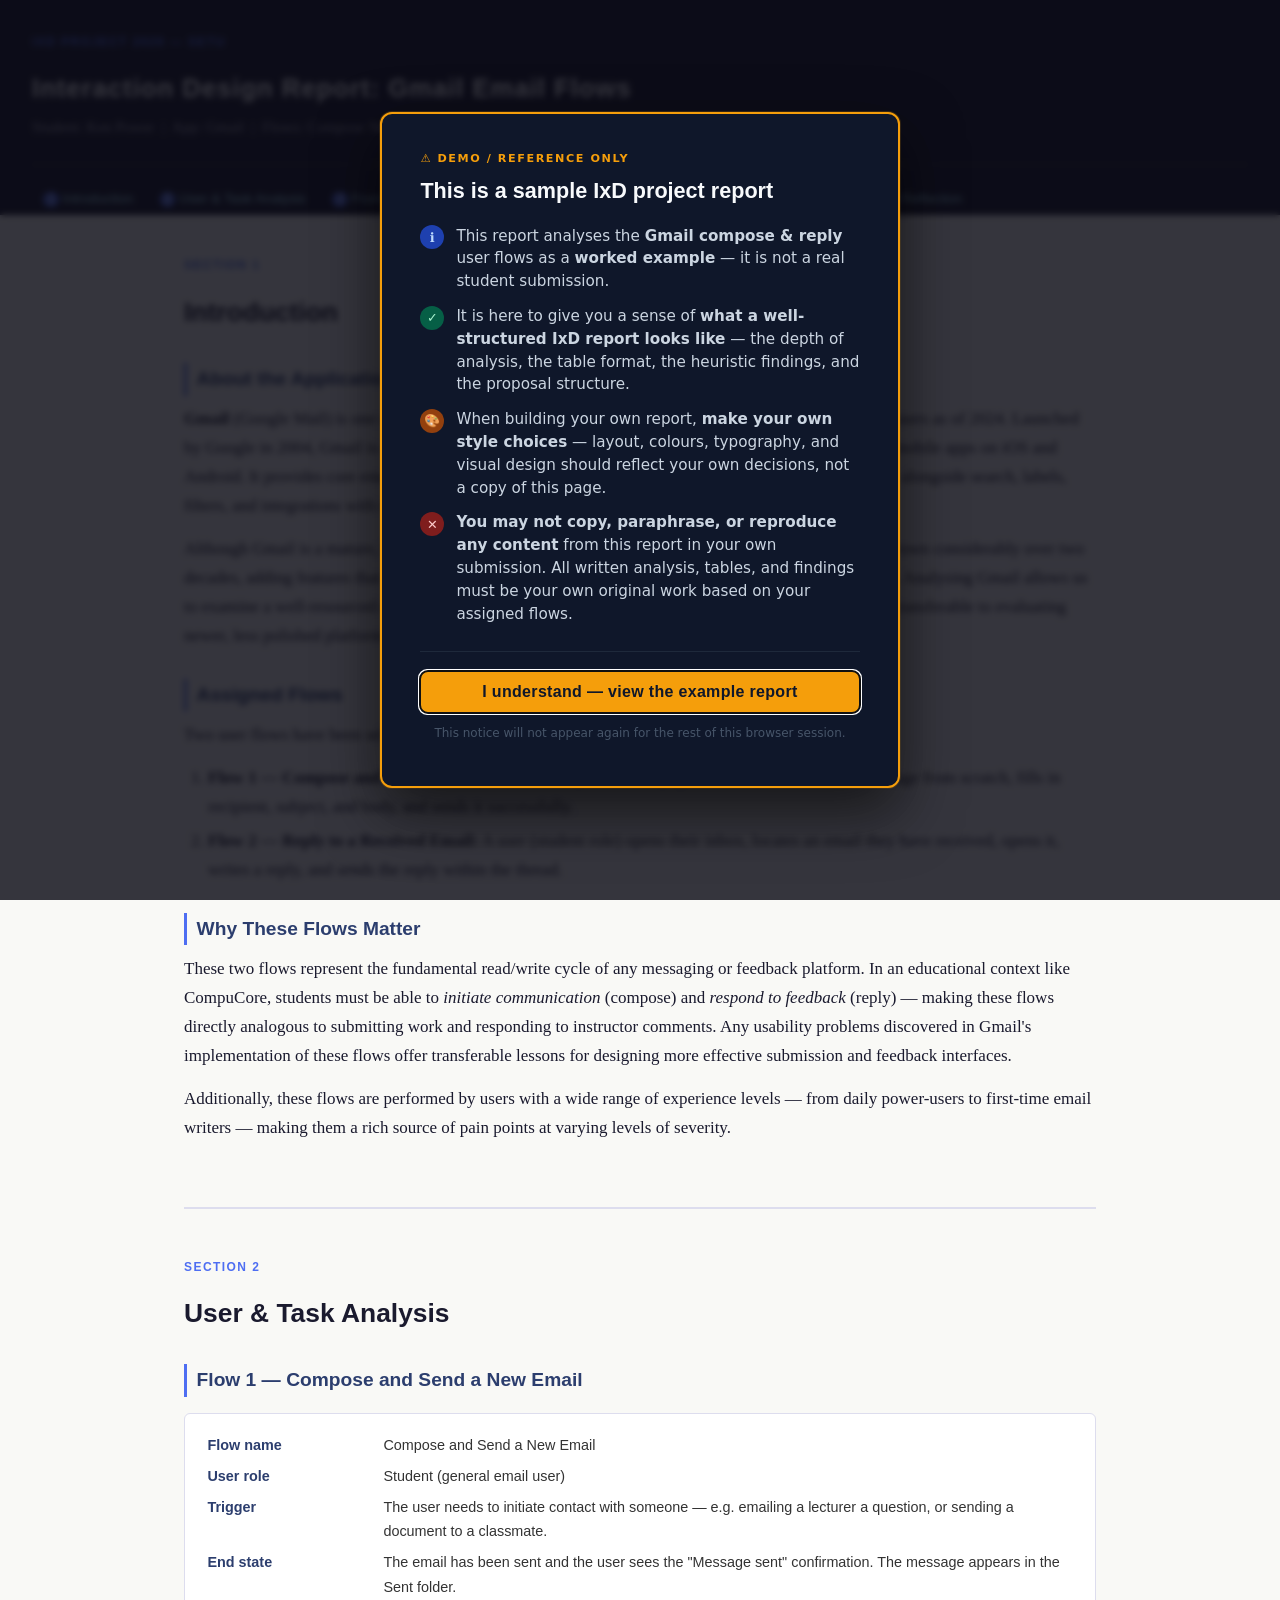
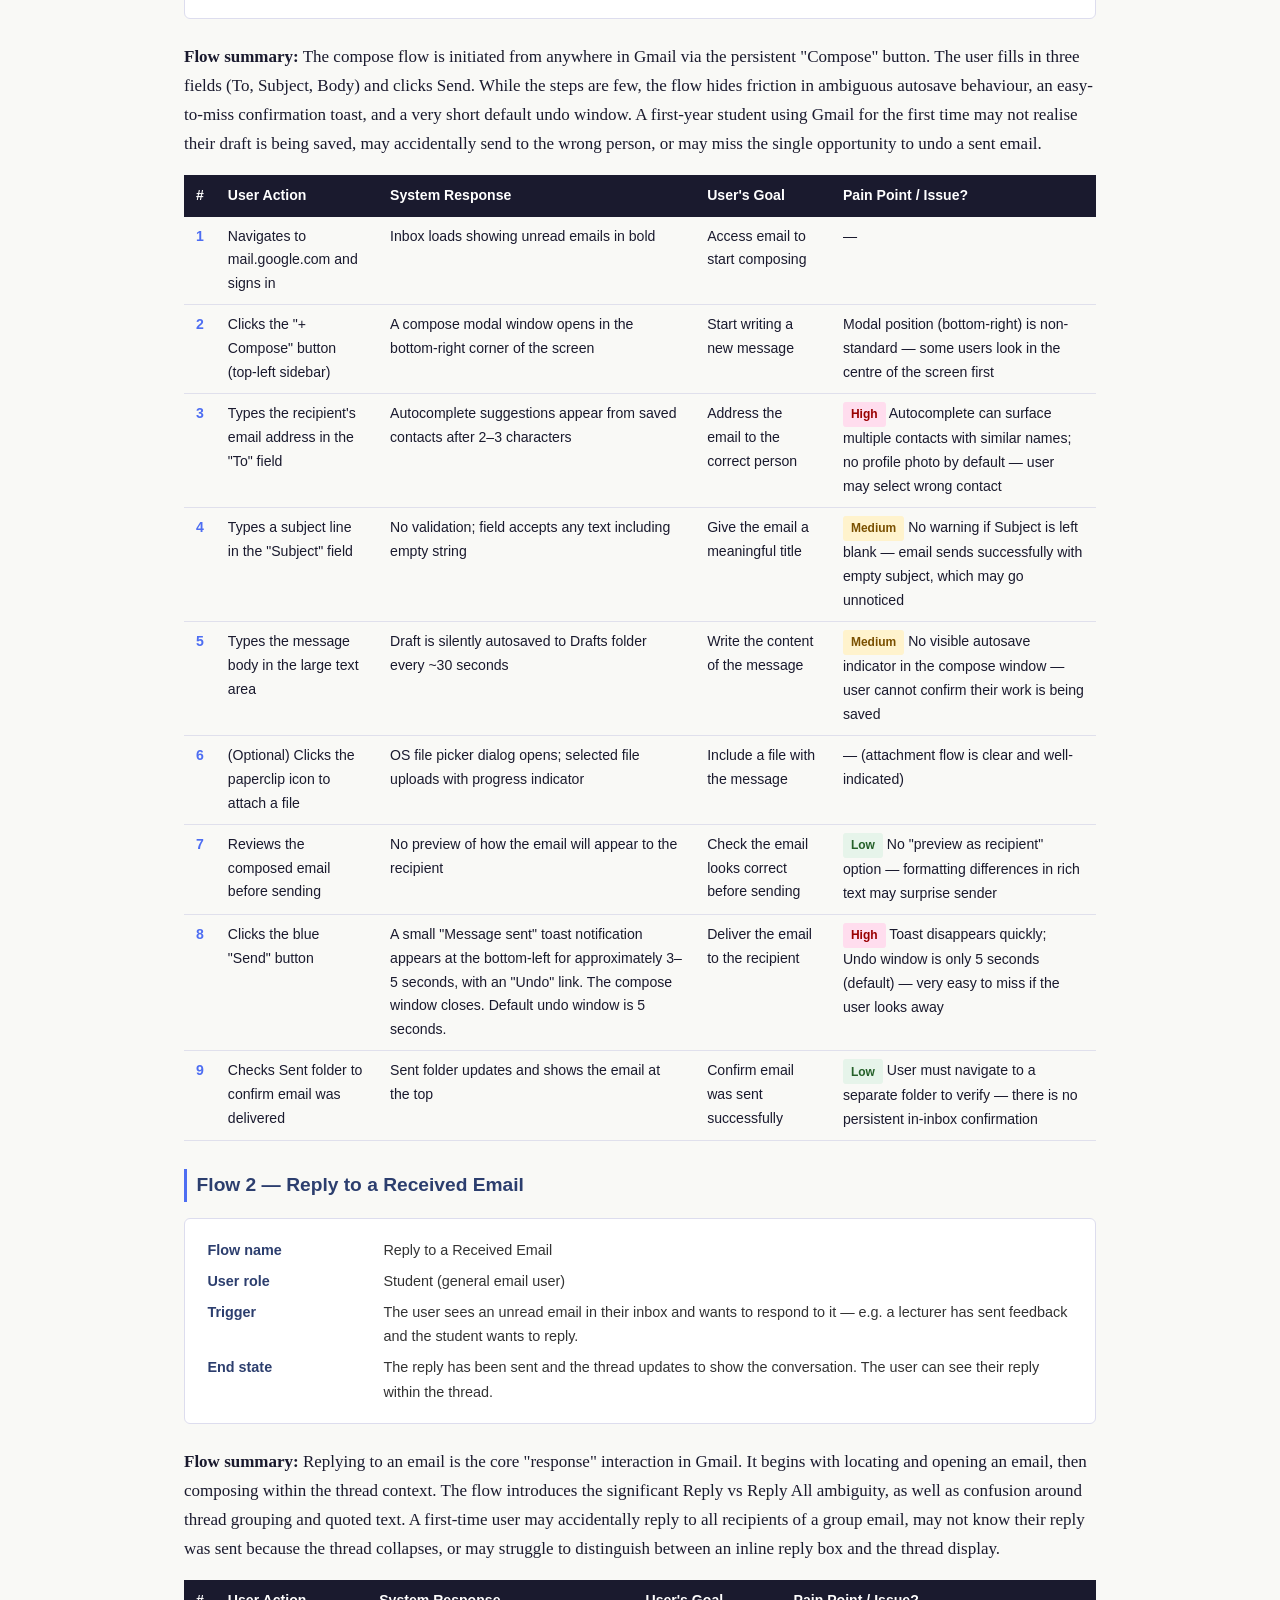
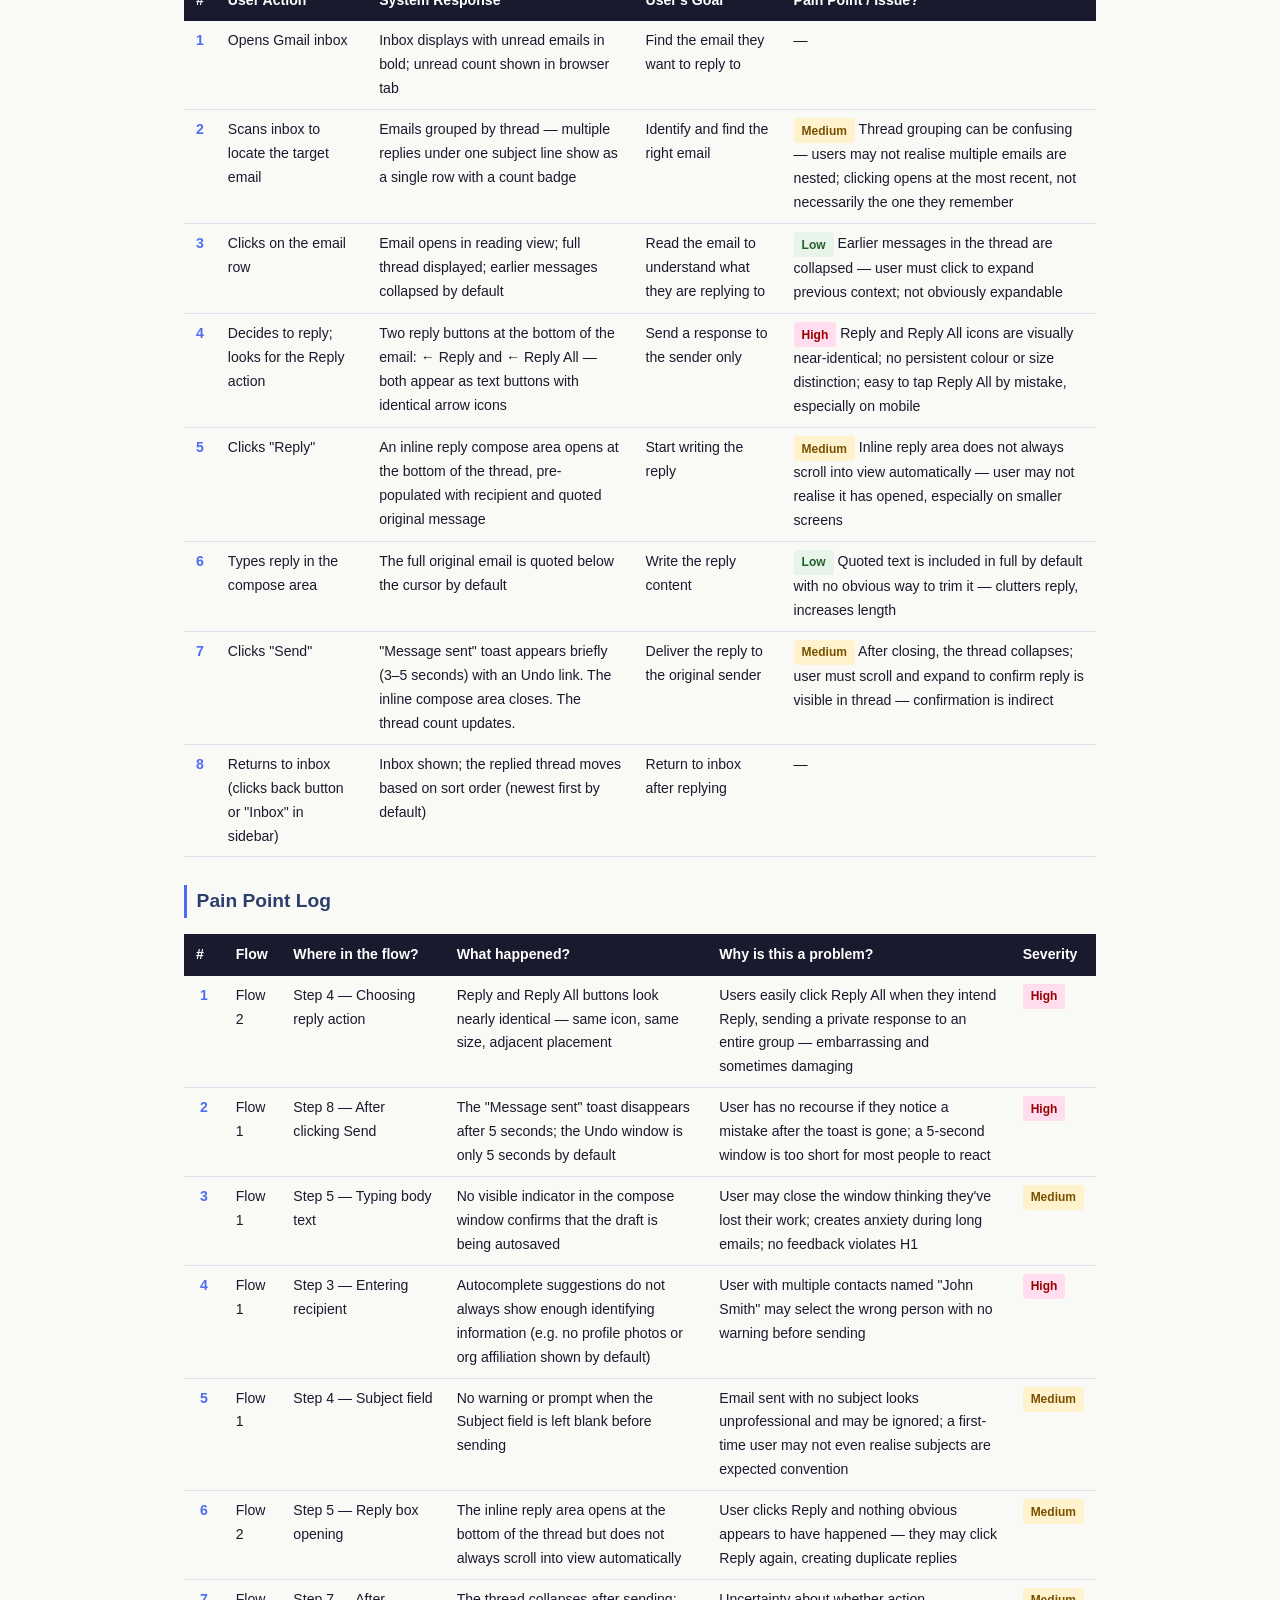
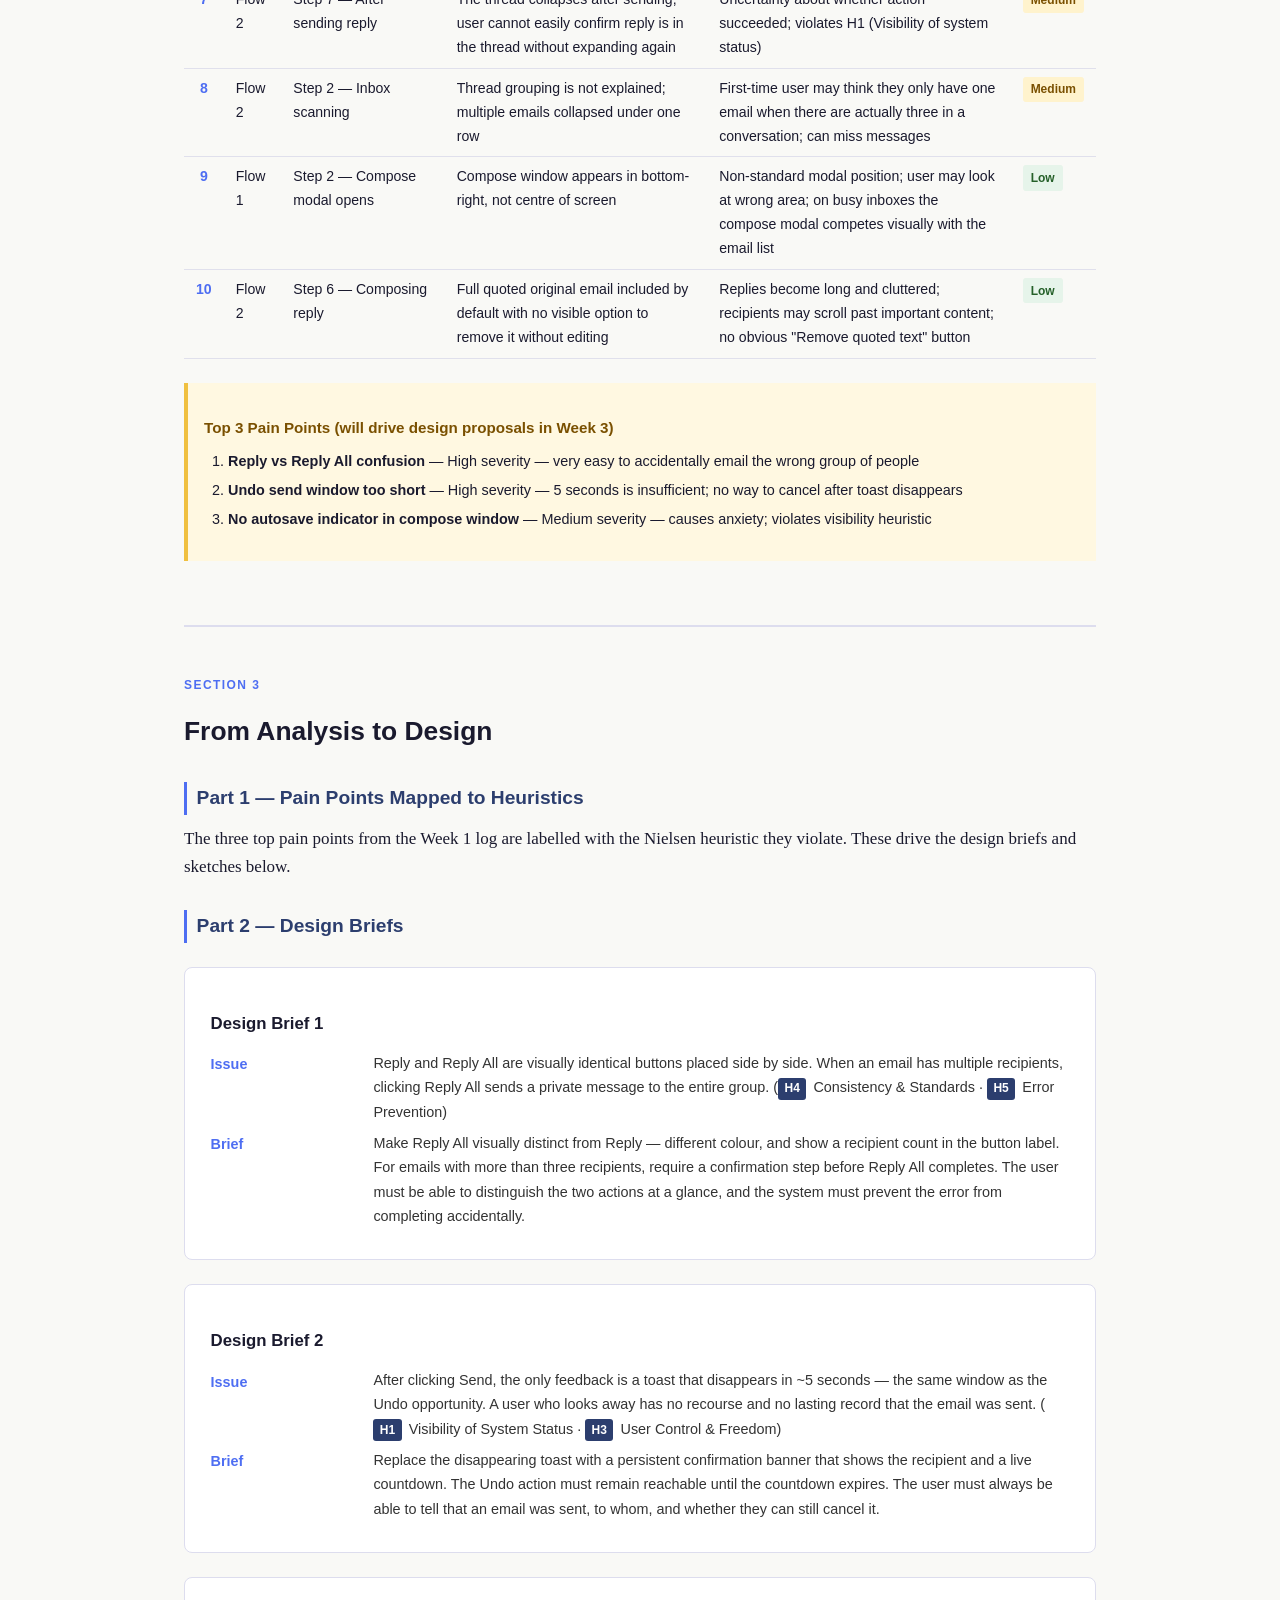
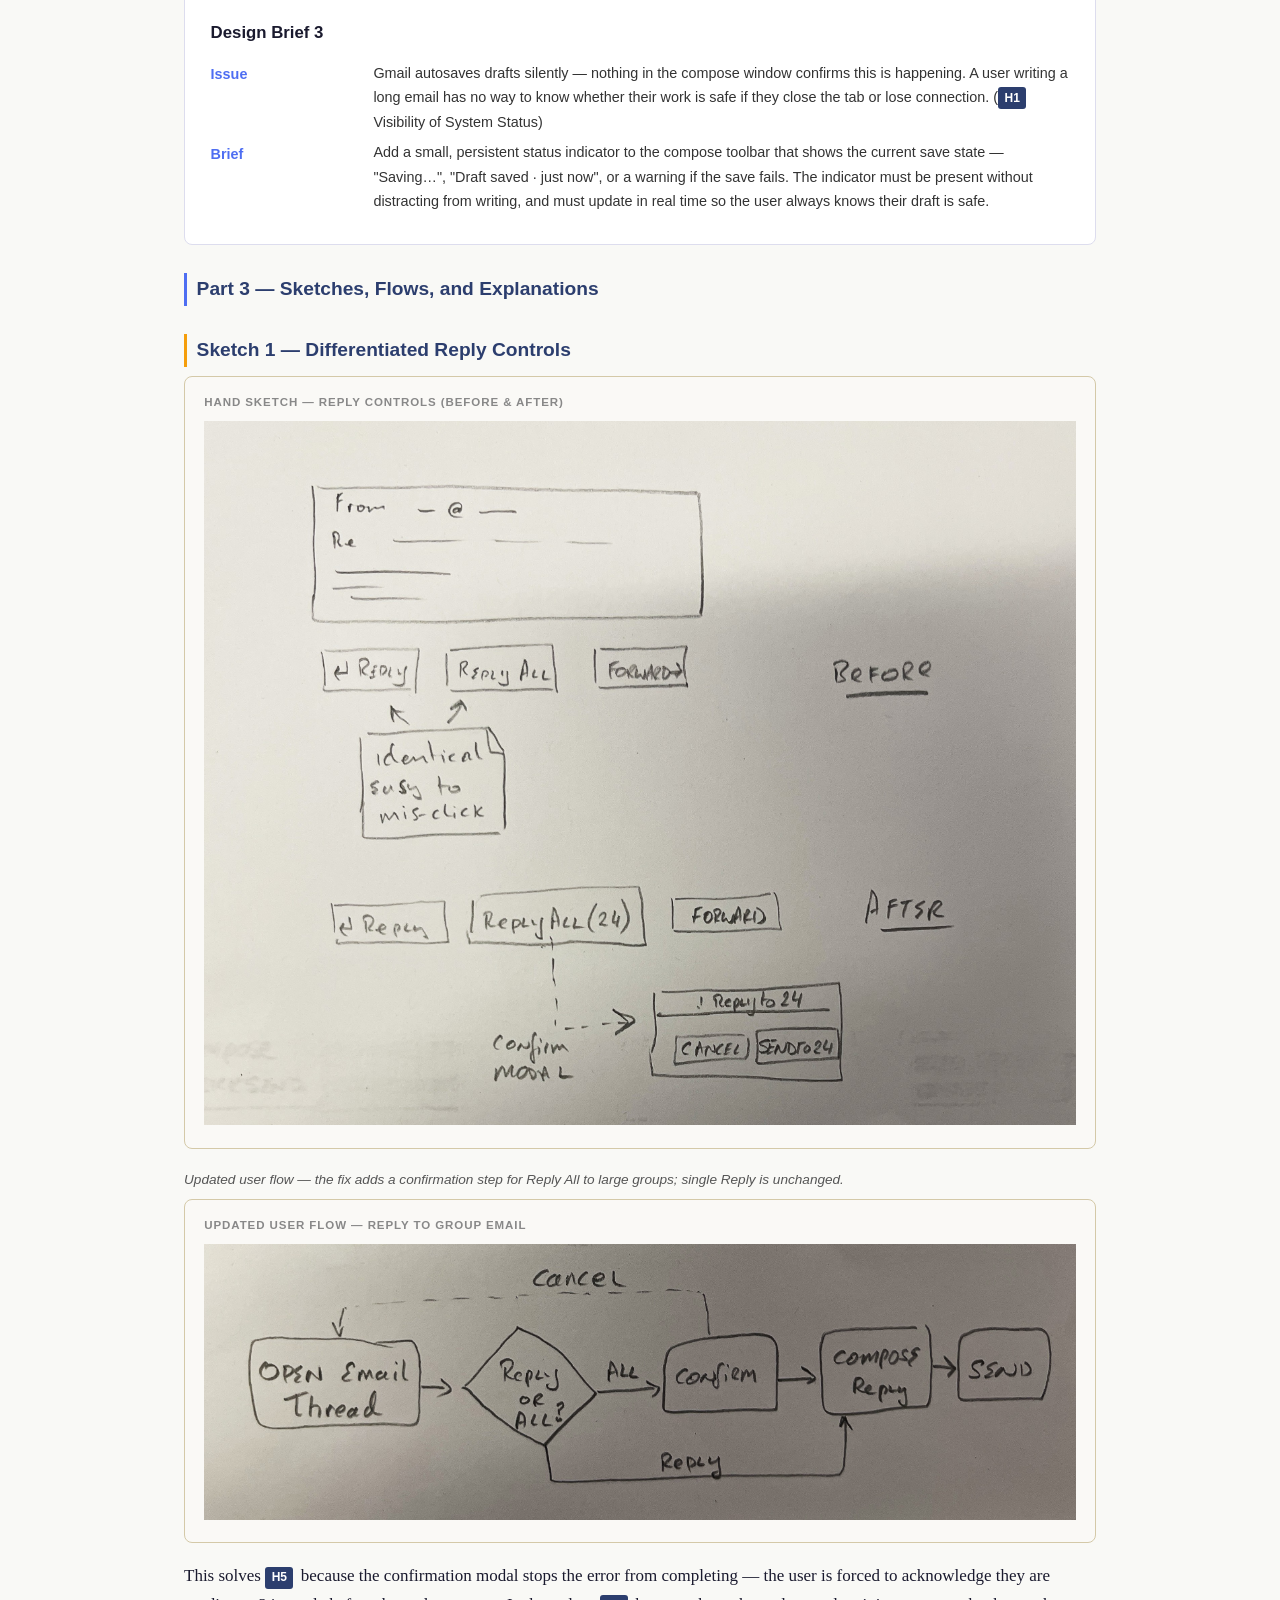
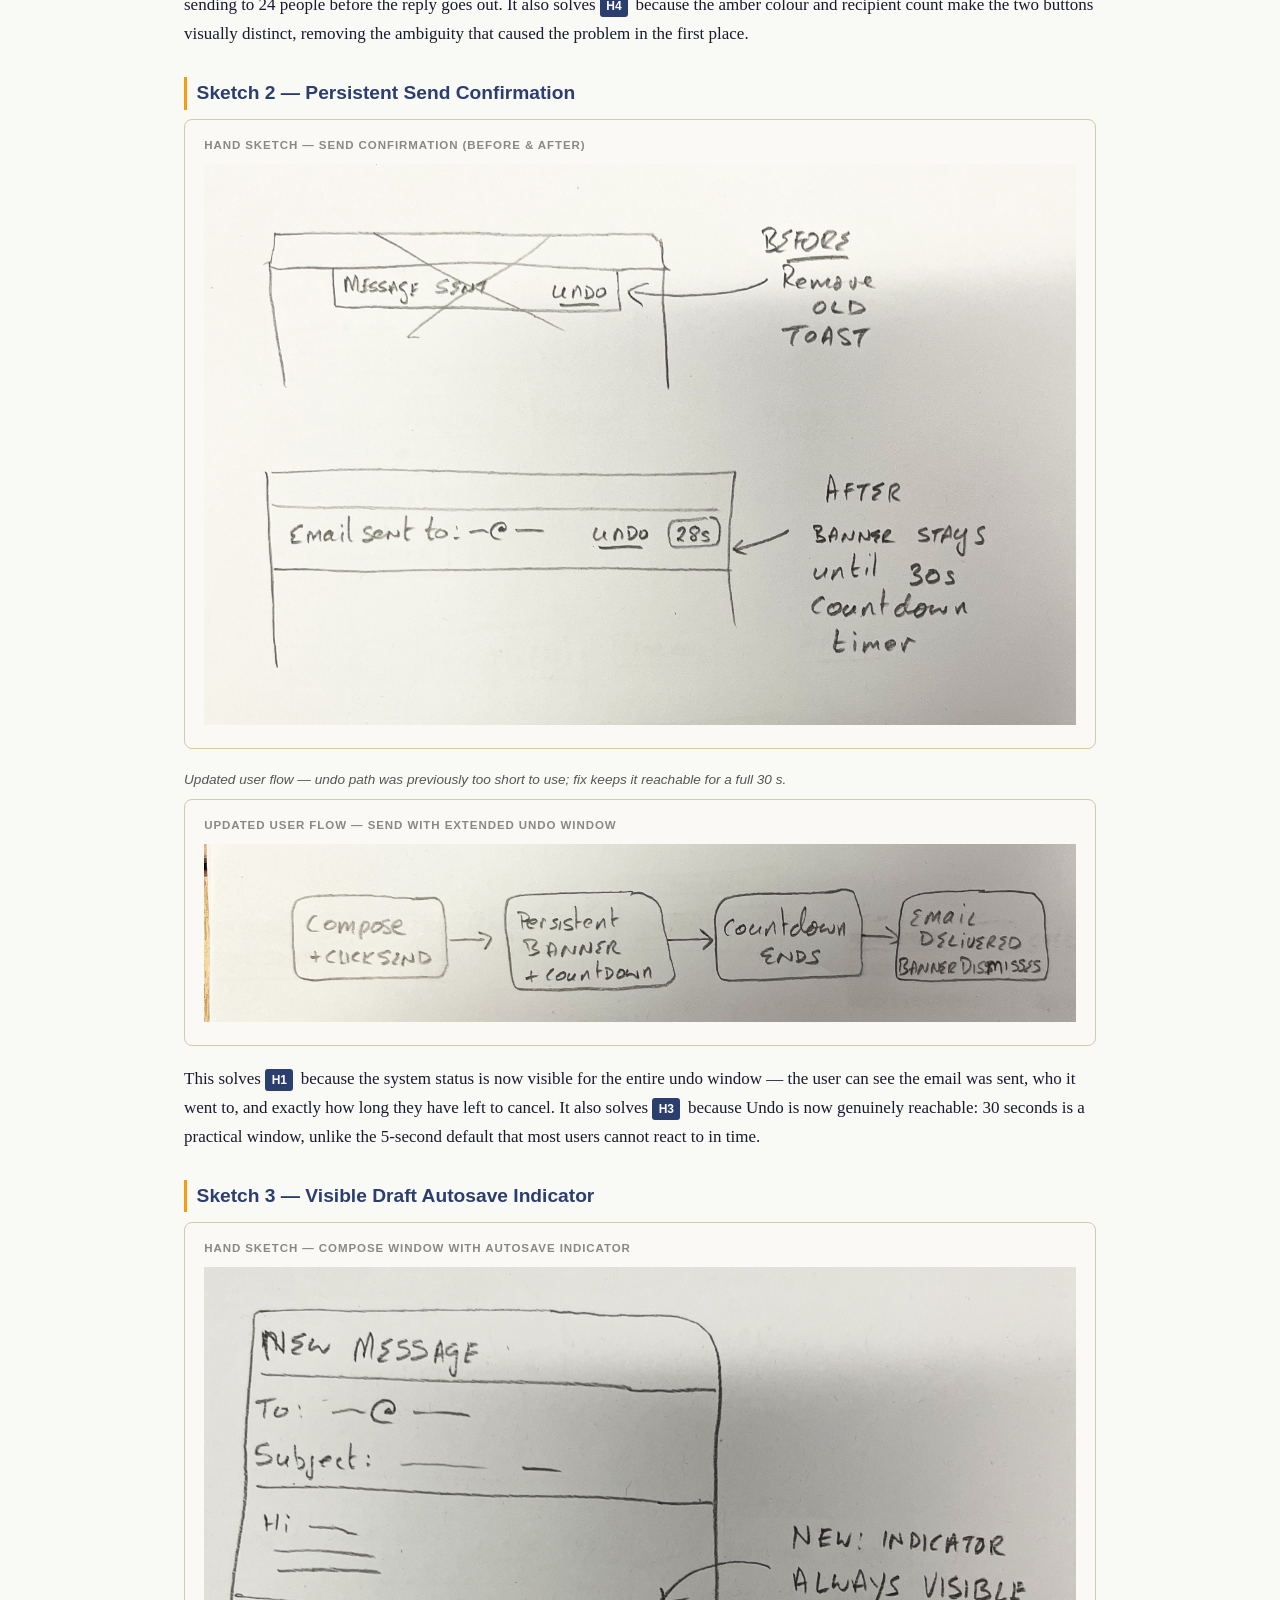
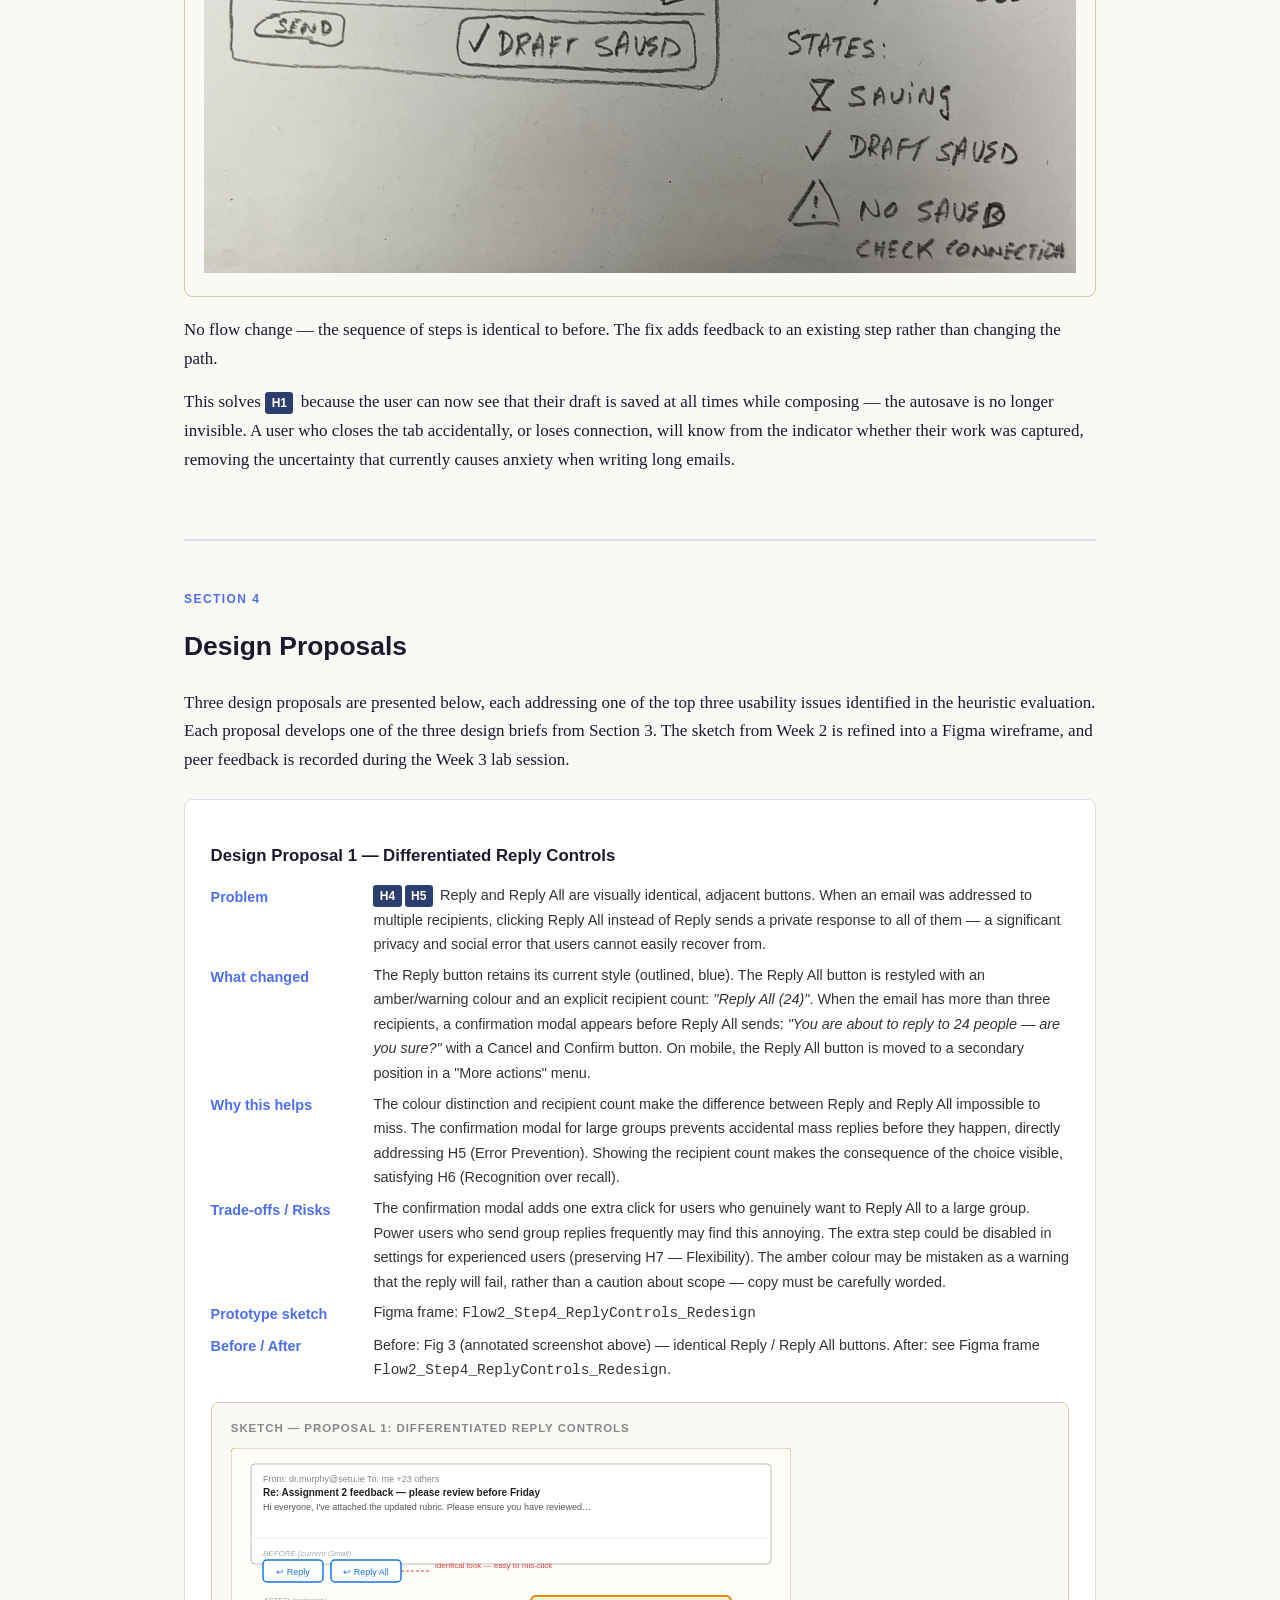
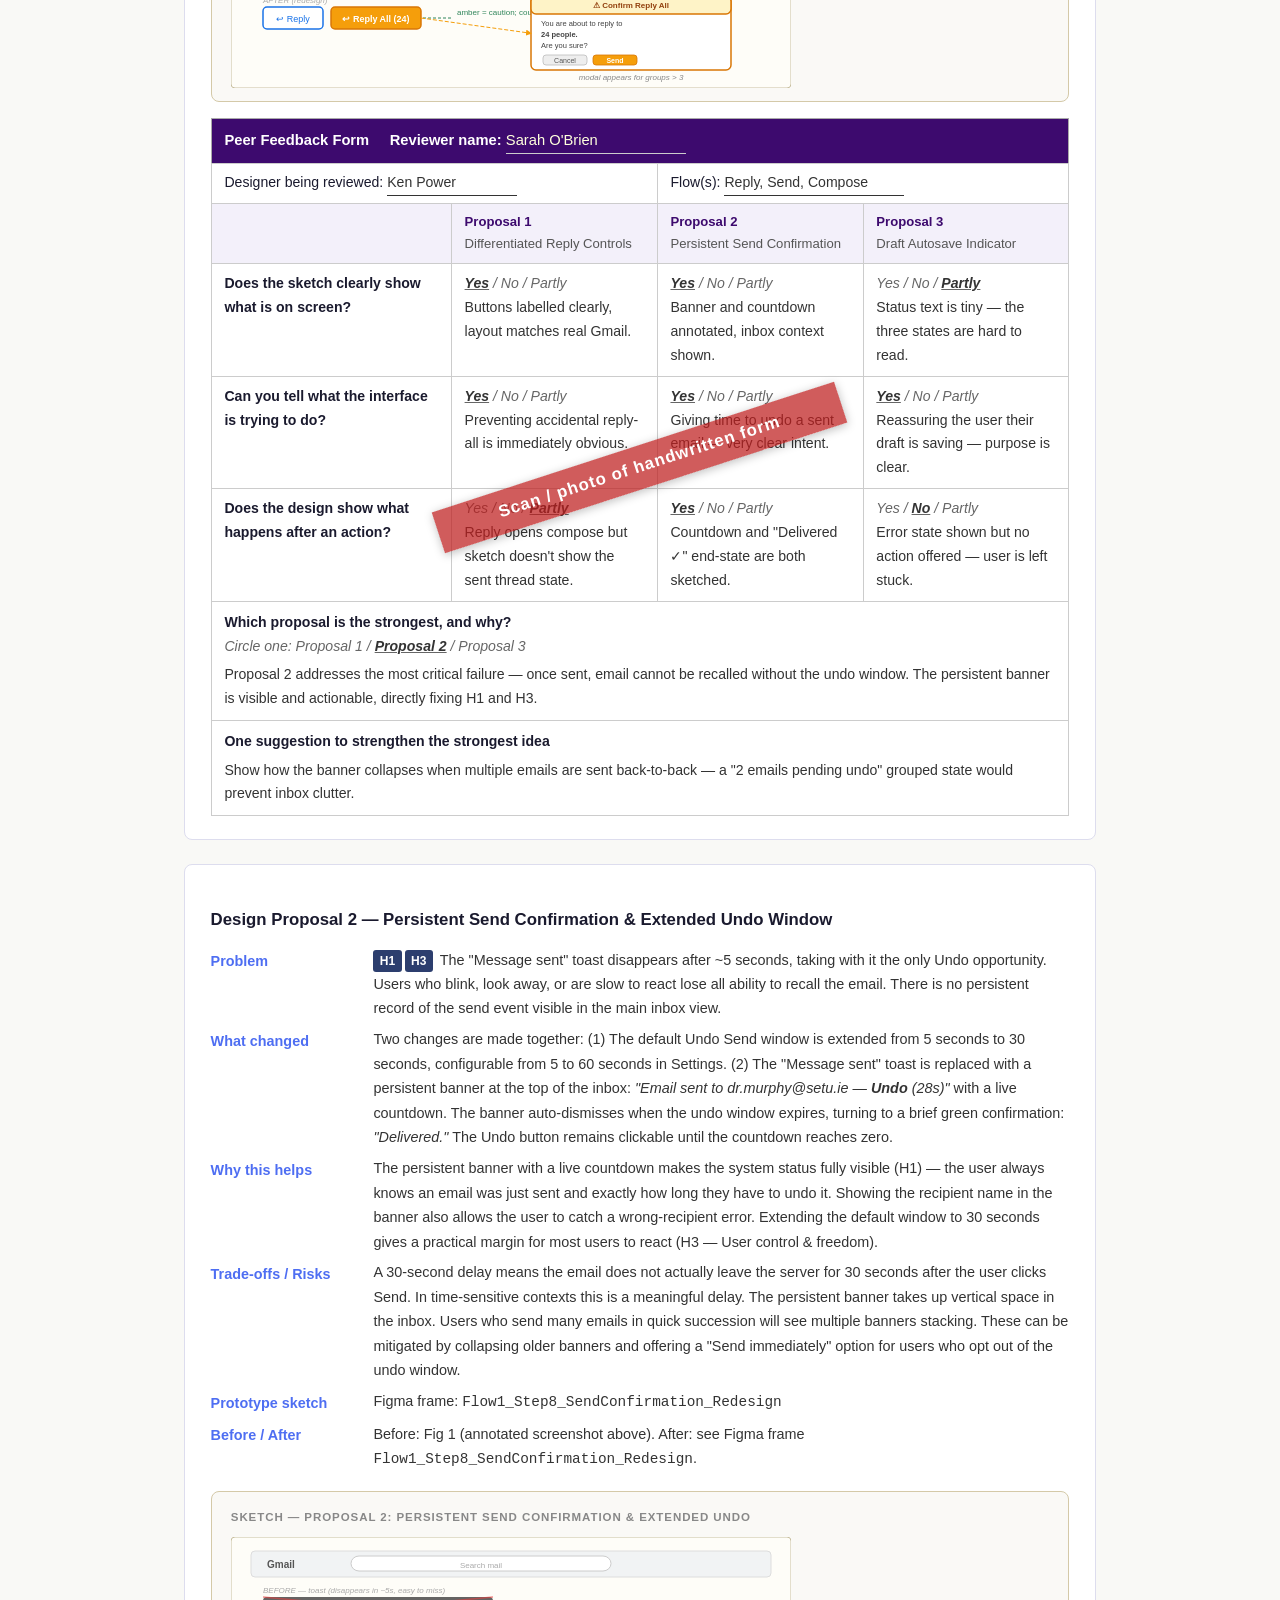
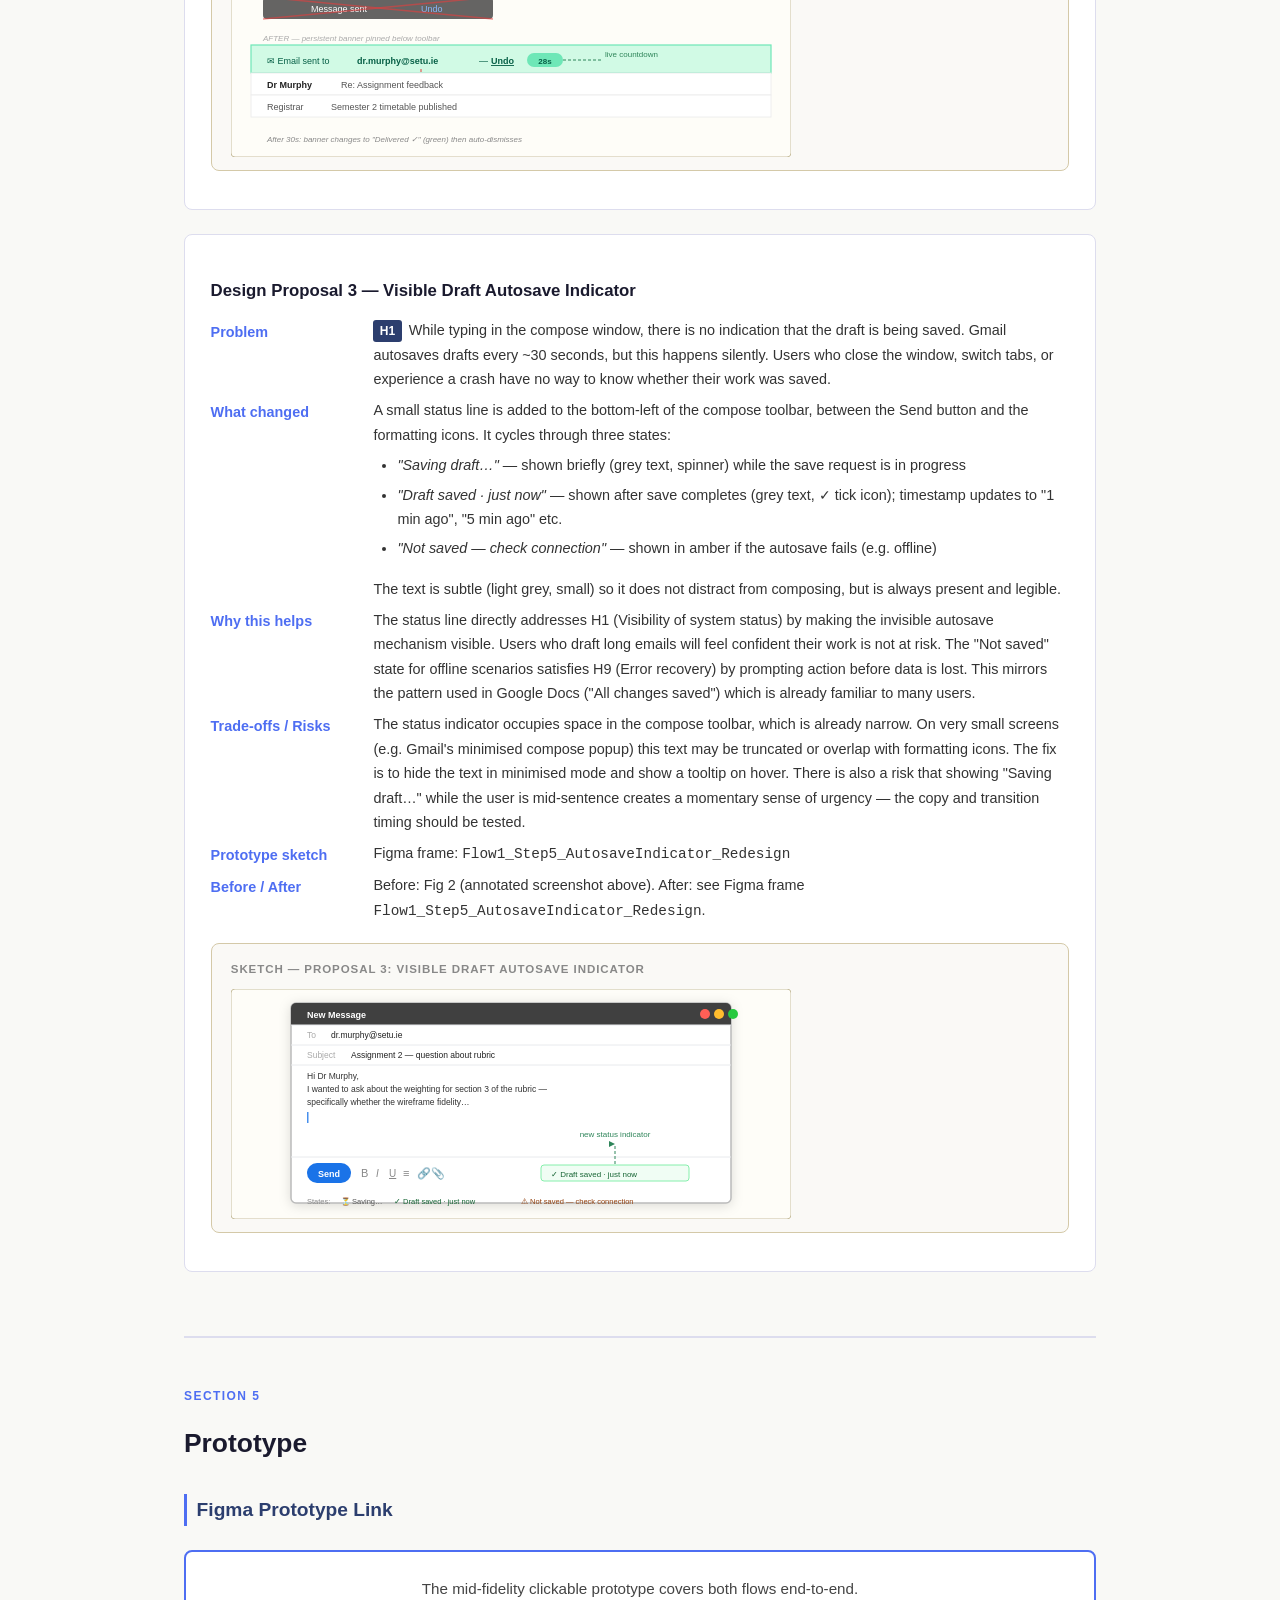
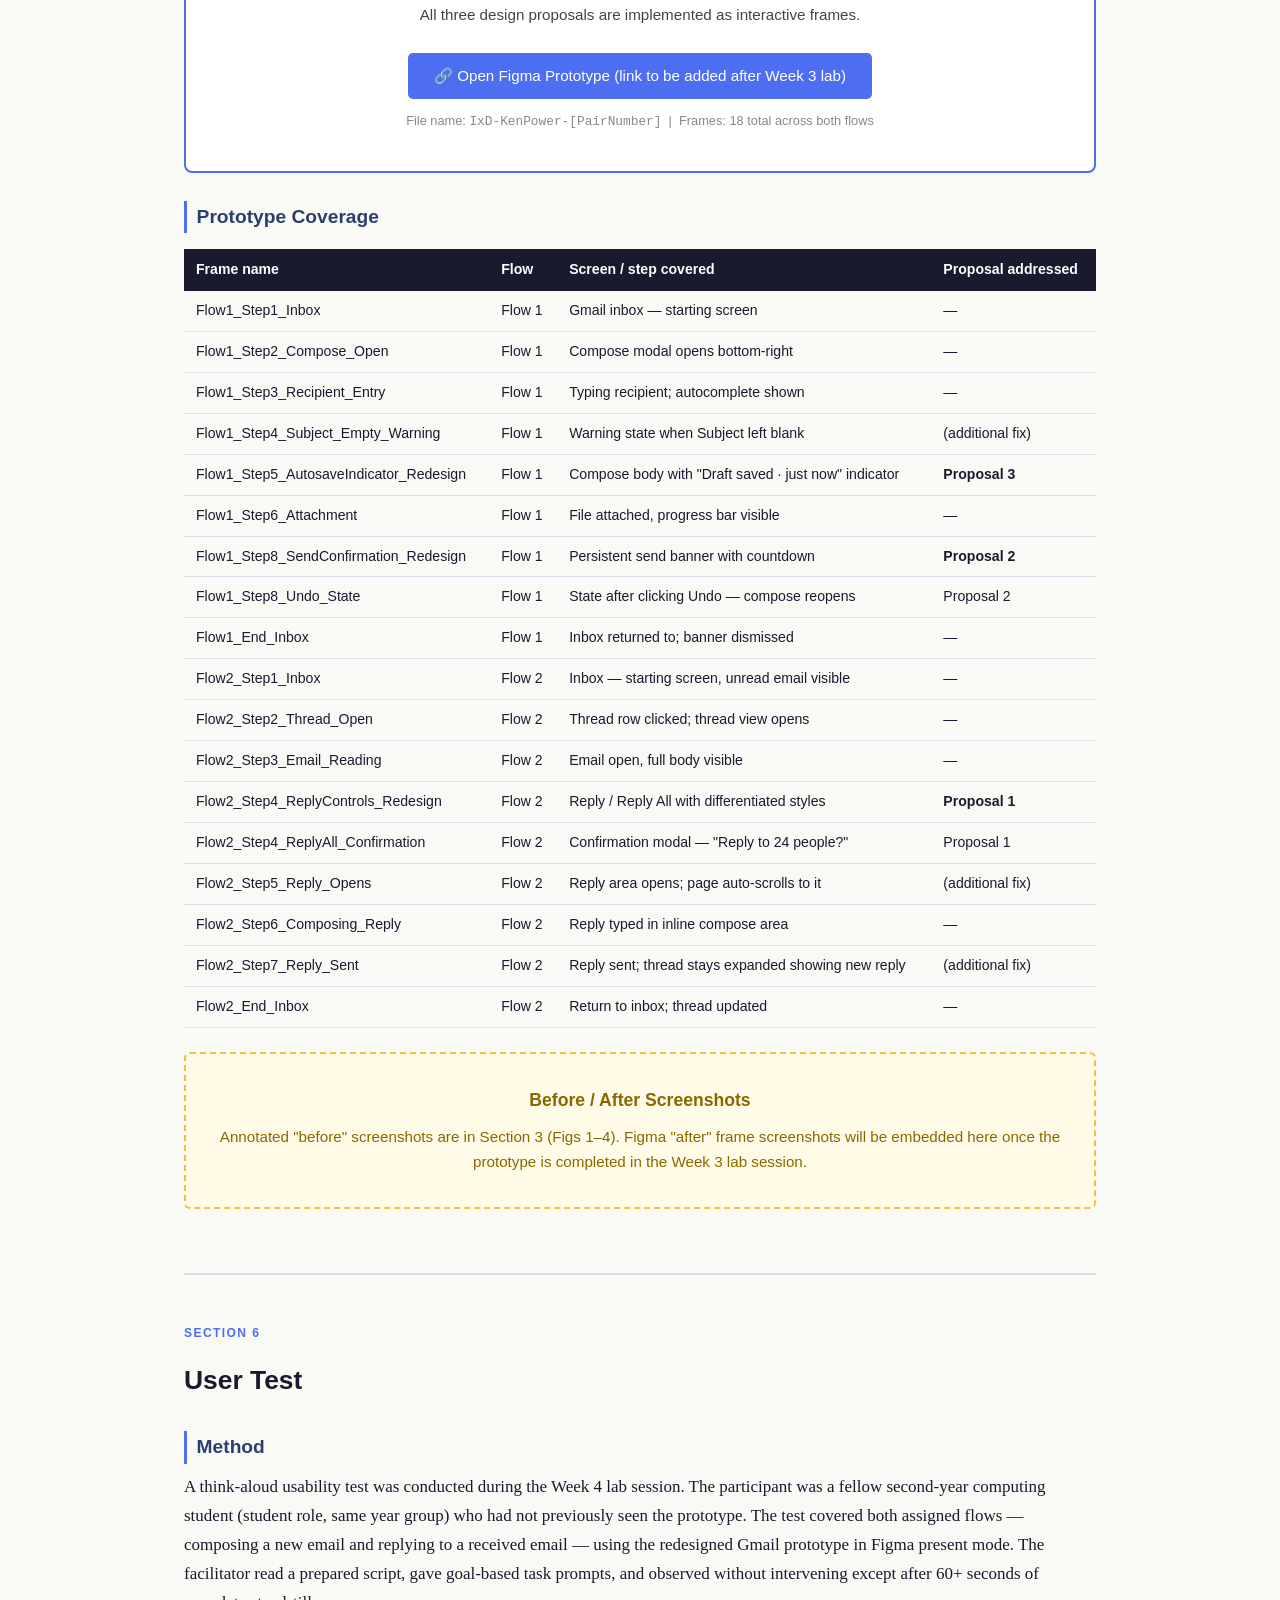
==== commit e29c4311: "Enhance peer feedback section with detailed proposal evaluation table and visual elements" ====
--- a/index.html
+++ b/index.html
@@ -1963,11 +1963,93 @@
             </svg>
           </div>
 
-          <div class="_ah" style="margin-top: 1rem">
-            <strong>Peer Feedback — Proposal 1</strong>
-            To be completed during Week 3 lab peer review session. Reviewer will
-            assess: Is the solution clearly visualised? Does it fix the
-            heuristic problem? Are there simpler alternatives?
+          <div style="margin-top: 1rem; font-family: 'Segoe UI', Arial, sans-serif; font-size: 0.88rem; position: relative;">
+            <div style="position: absolute; top: 0; left: 0; right: 0; bottom: 0; pointer-events: none; overflow: hidden; z-index: 10; display: flex; align-items: center; justify-content: center;">
+              <div style="background: rgba(190,30,30,0.72); color: #fff; font-weight: 700; font-size: 1.05rem; font-family: 'Segoe UI', Arial, sans-serif; padding: 0.45rem 4rem; transform: rotate(-18deg); white-space: nowrap; letter-spacing: 0.06em; box-shadow: 0 2px 10px rgba(0,0,0,0.25);">Scan / photo of handwritten form</div>
+            </div>
+            <table style="border-collapse: collapse; width: 100%; border: 1px solid #aaa;">
+              <thead>
+                <tr>
+                  <th colspan="4" style="background: #3d0a6e; color: #fff; padding: 0.55rem 0.8rem; font-weight: 700; font-size: 0.92rem; text-align: left;">
+                    Peer Feedback Form &nbsp;&nbsp;&nbsp; Reviewer name: <span style="border-bottom: 1px solid #ccc; display: inline-block; min-width: 180px; color: #ffd; font-weight: 400;">Sarah O'Brien</span>
+                  </th>
+                </tr>
+              </thead>
+              <tbody>
+                <tr>
+                  <td colspan="2" style="padding: 0.45rem 0.8rem; border: 1px solid #ccc;">
+                    Designer being reviewed: <span style="border-bottom: 1px solid #333; display: inline-block; min-width: 130px; color: #333;">Ken Power</span>
+                  </td>
+                  <td colspan="2" style="padding: 0.45rem 0.8rem; border: 1px solid #ccc;">
+                    Flow(s): <span style="border-bottom: 1px solid #333; display: inline-block; min-width: 180px; color: #333;">Reply, Send, Compose</span>
+                  </td>
+                </tr>
+                <tr>
+                  <td style="padding: 0.45rem 0.8rem; border: 1px solid #ccc; background: #f3f0fa; width: 28%;"></td>
+                  <th style="padding: 0.45rem 0.8rem; border: 1px solid #ccc; background: #f3f0fa; text-align: left; font-size: 0.82rem; width: 24%; color: #3d0a6e;">Proposal 1<br><span style="font-weight: 400; color: #555;">Differentiated Reply Controls</span></th>
+                  <th style="padding: 0.45rem 0.8rem; border: 1px solid #ccc; background: #f3f0fa; text-align: left; font-size: 0.82rem; width: 24%; color: #3d0a6e;">Proposal 2<br><span style="font-weight: 400; color: #555;">Persistent Send Confirmation</span></th>
+                  <th style="padding: 0.45rem 0.8rem; border: 1px solid #ccc; background: #f3f0fa; text-align: left; font-size: 0.82rem; width: 24%; color: #3d0a6e;">Proposal 3<br><span style="font-weight: 400; color: #555;">Draft Autosave Indicator</span></th>
+                </tr>
+                <tr>
+                  <td style="padding: 0.5rem 0.8rem; border: 1px solid #ccc; font-weight: 600; vertical-align: top;">Does the sketch clearly show what is on screen?</td>
+                  <td style="padding: 0.5rem 0.8rem; border: 1px solid #ccc; vertical-align: top;">
+                    <span style="font-style: italic; color: #666;"><u><strong style="color: #333;">Yes</strong></u> / No / Partly</span><br>
+                    <span style="color: #333;">Buttons labelled clearly, layout matches real Gmail.</span>
+                  </td>
+                  <td style="padding: 0.5rem 0.8rem; border: 1px solid #ccc; vertical-align: top;">
+                    <span style="font-style: italic; color: #666;"><u><strong style="color: #333;">Yes</strong></u> / No / Partly</span><br>
+                    <span style="color: #333;">Banner and countdown annotated, inbox context shown.</span>
+                  </td>
+                  <td style="padding: 0.5rem 0.8rem; border: 1px solid #ccc; vertical-align: top;">
+                    <span style="font-style: italic; color: #666;">Yes / No / <u><strong style="color: #333;">Partly</strong></u></span><br>
+                    <span style="color: #333;">Status text is tiny — the three states are hard to read.</span>
+                  </td>
+                </tr>
+                <tr>
+                  <td style="padding: 0.5rem 0.8rem; border: 1px solid #ccc; font-weight: 600; vertical-align: top;">Can you tell what the interface is trying to do?</td>
+                  <td style="padding: 0.5rem 0.8rem; border: 1px solid #ccc; vertical-align: top;">
+                    <span style="font-style: italic; color: #666;"><u><strong style="color: #333;">Yes</strong></u> / No / Partly</span><br>
+                    <span style="color: #333;">Preventing accidental reply-all is immediately obvious.</span>
+                  </td>
+                  <td style="padding: 0.5rem 0.8rem; border: 1px solid #ccc; vertical-align: top;">
+                    <span style="font-style: italic; color: #666;"><u><strong style="color: #333;">Yes</strong></u> / No / Partly</span><br>
+                    <span style="color: #333;">Giving time to undo a sent email — very clear intent.</span>
+                  </td>
+                  <td style="padding: 0.5rem 0.8rem; border: 1px solid #ccc; vertical-align: top;">
+                    <span style="font-style: italic; color: #666;"><u><strong style="color: #333;">Yes</strong></u> / No / Partly</span><br>
+                    <span style="color: #333;">Reassuring the user their draft is saving — purpose is clear.</span>
+                  </td>
+                </tr>
+                <tr>
+                  <td style="padding: 0.5rem 0.8rem; border: 1px solid #ccc; font-weight: 600; vertical-align: top;">Does the design show what happens after an action?</td>
+                  <td style="padding: 0.5rem 0.8rem; border: 1px solid #ccc; vertical-align: top;">
+                    <span style="font-style: italic; color: #666;">Yes / No / <u><strong style="color: #333;">Partly</strong></u></span><br>
+                    <span style="color: #333;">Reply opens compose but sketch doesn't show the sent thread state.</span>
+                  </td>
+                  <td style="padding: 0.5rem 0.8rem; border: 1px solid #ccc; vertical-align: top;">
+                    <span style="font-style: italic; color: #666;"><u><strong style="color: #333;">Yes</strong></u> / No / Partly</span><br>
+                    <span style="color: #333;">Countdown and "Delivered ✓" end-state are both sketched.</span>
+                  </td>
+                  <td style="padding: 0.5rem 0.8rem; border: 1px solid #ccc; vertical-align: top;">
+                    <span style="font-style: italic; color: #666;">Yes / <u><strong style="color: #333;">No</strong></u> / Partly</span><br>
+                    <span style="color: #333;">Error state shown but no action offered — user is left stuck.</span>
+                  </td>
+                </tr>
+                <tr>
+                  <td colspan="4" style="padding: 0.55rem 0.8rem; border: 1px solid #ccc;">
+                    <strong>Which proposal is the strongest, and why?</strong><br>
+                    <span style="color: #666; font-style: italic;">Circle one: Proposal 1 / <u><strong style="color: #333;">Proposal 2</strong></u> / Proposal 3</span>
+                    <div style="color: #333; margin-top: 0.3rem;">Proposal 2 addresses the most critical failure — once sent, email cannot be recalled without the undo window. The persistent banner is visible and actionable, directly fixing H1 and H3.</div>
+                  </td>
+                </tr>
+                <tr>
+                  <td colspan="4" style="padding: 0.55rem 0.8rem; border: 1px solid #ccc;">
+                    <strong>One suggestion to strengthen the strongest idea</strong>
+                    <div style="color: #333; margin-top: 0.3rem;">Show how the banner collapses when multiple emails are sent back-to-back — a "2 emails pending undo" grouped state would prevent inbox clutter.</div>
+                  </td>
+                </tr>
+              </tbody>
+            </table>
           </div>
         </div>
 
@@ -2288,10 +2370,6 @@
             </svg>
           </div>
 
-          <div class="_ah" style="margin-top: 1rem">
-            <strong>Peer Feedback — Proposal 2</strong>
-            To be completed during Week 3 lab peer review session.
-          </div>
         </div>
 
         <div class="_n">
@@ -2608,10 +2686,6 @@
             </svg>
           </div>
 
-          <div class="_ah" style="margin-top: 1rem">
-            <strong>Peer Feedback — Proposal 3</strong>
-            To be completed during Week 3 lab peer review session.
-          </div>
         </div>
       </section>
 
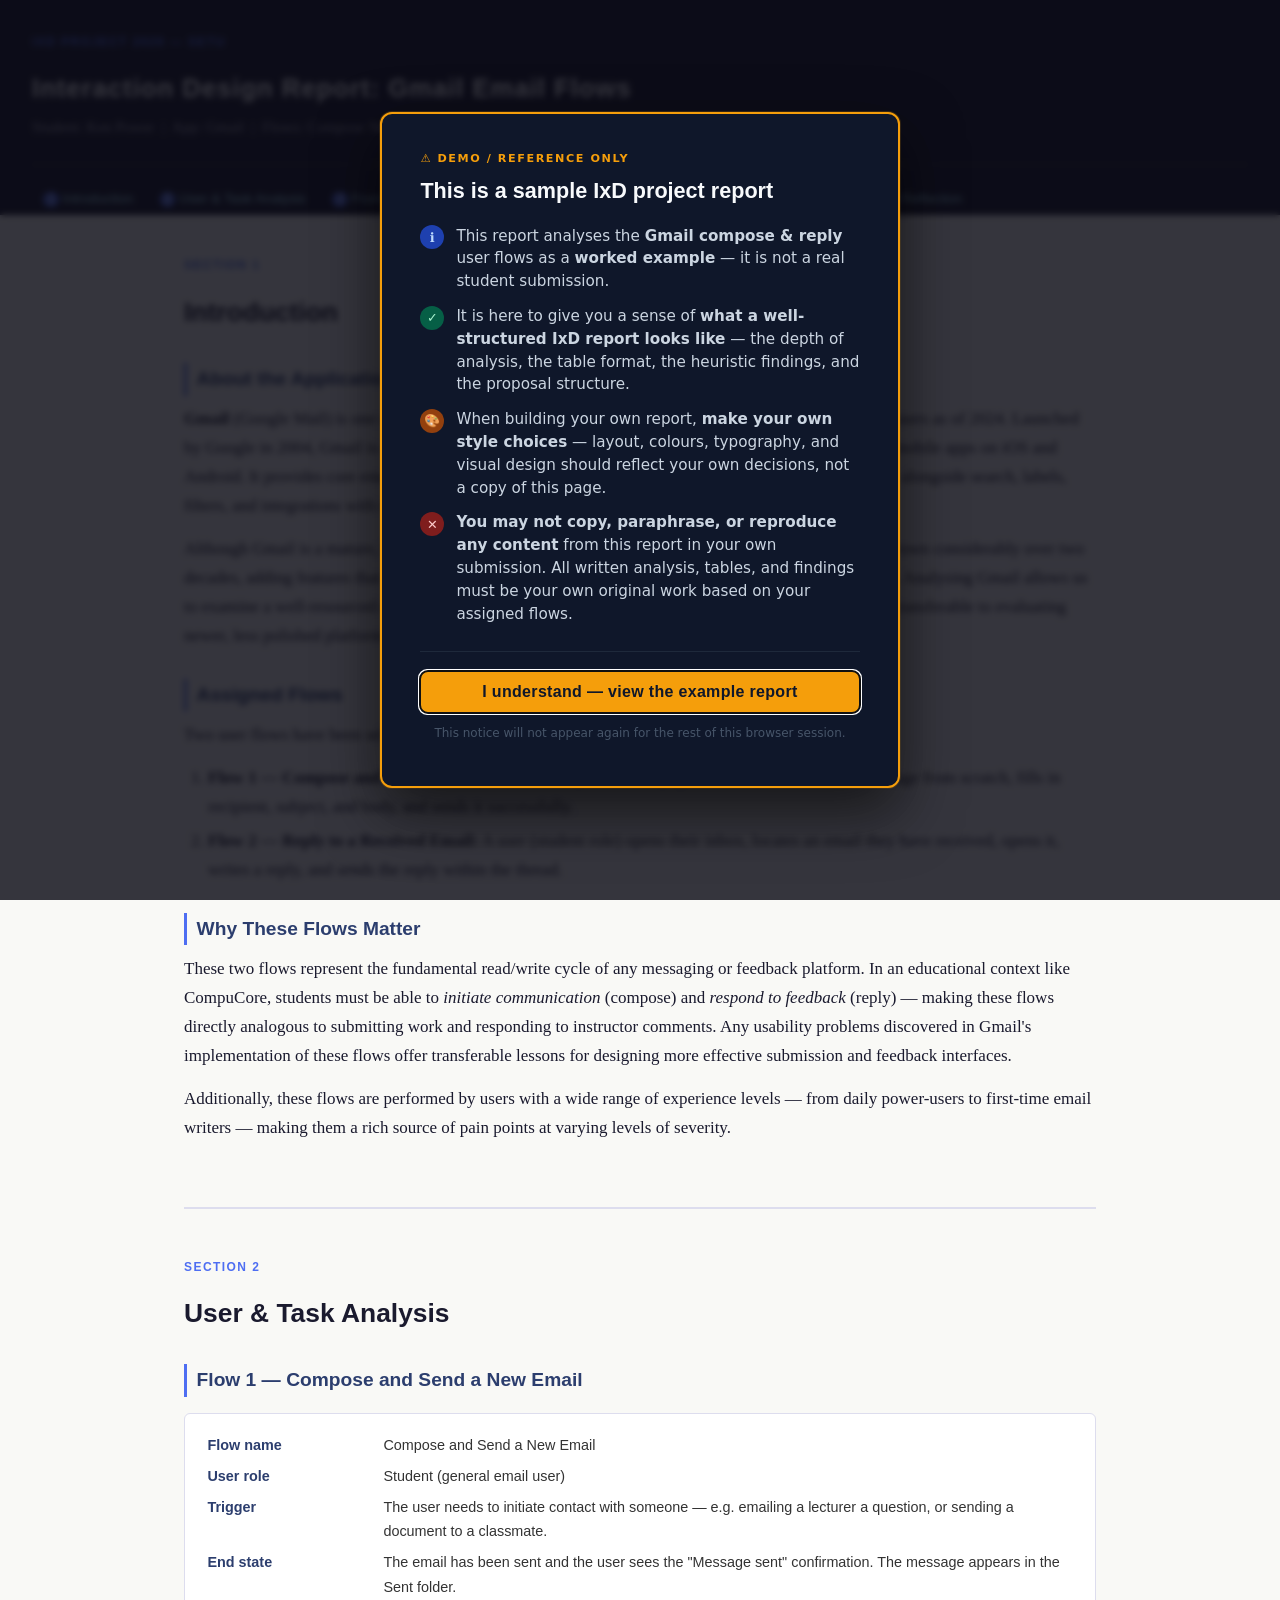
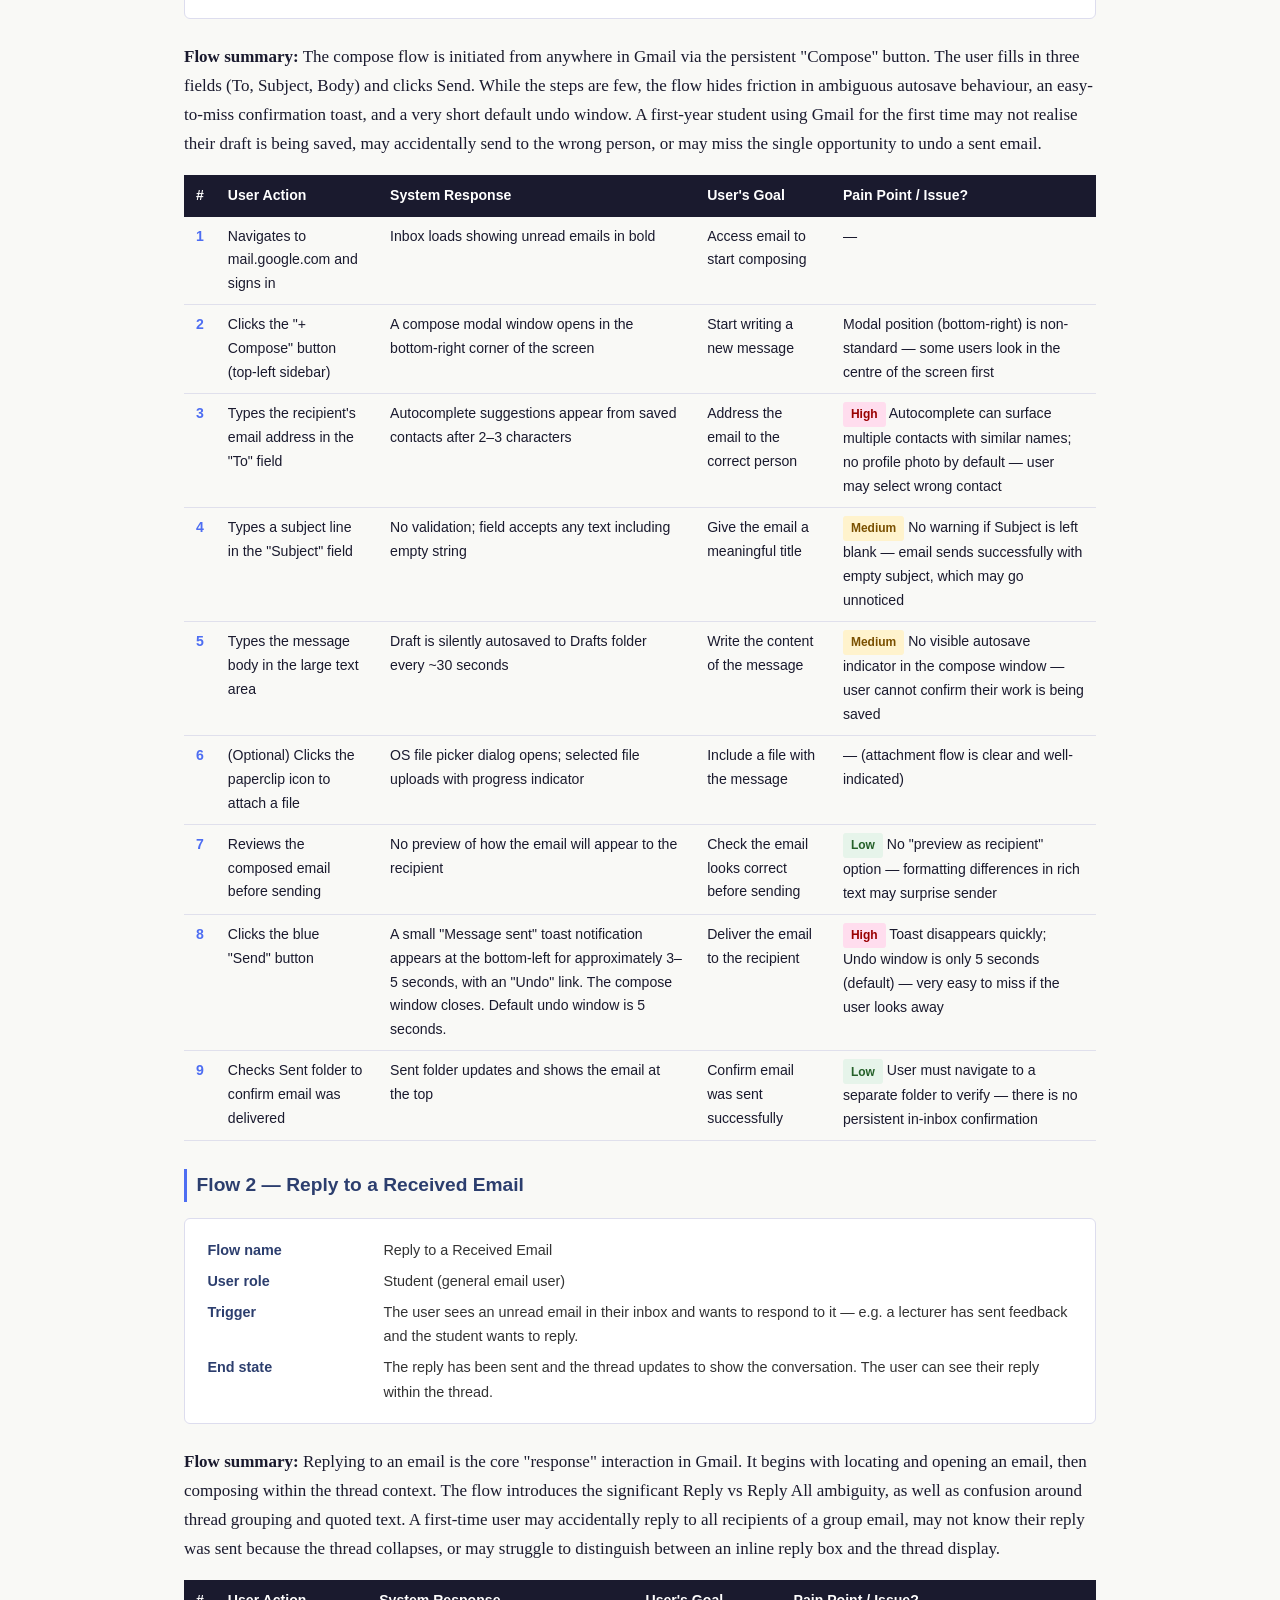
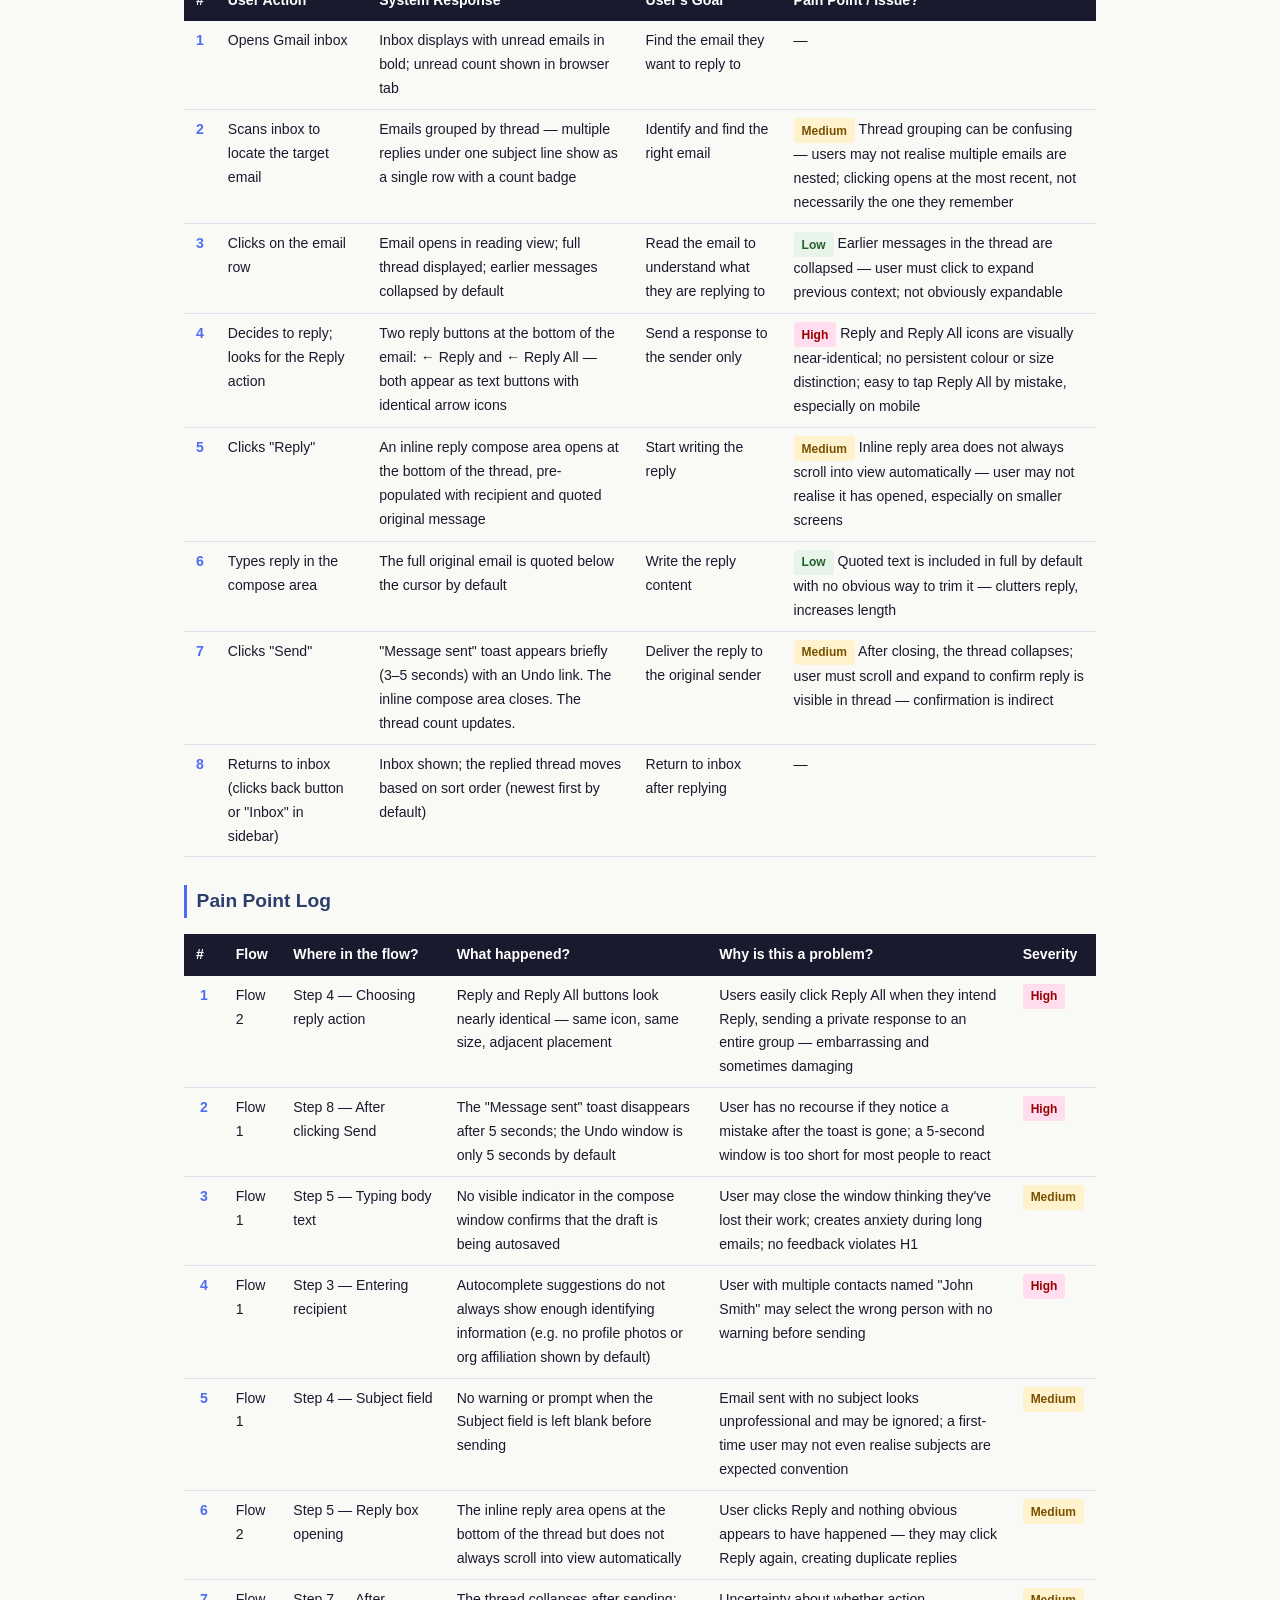
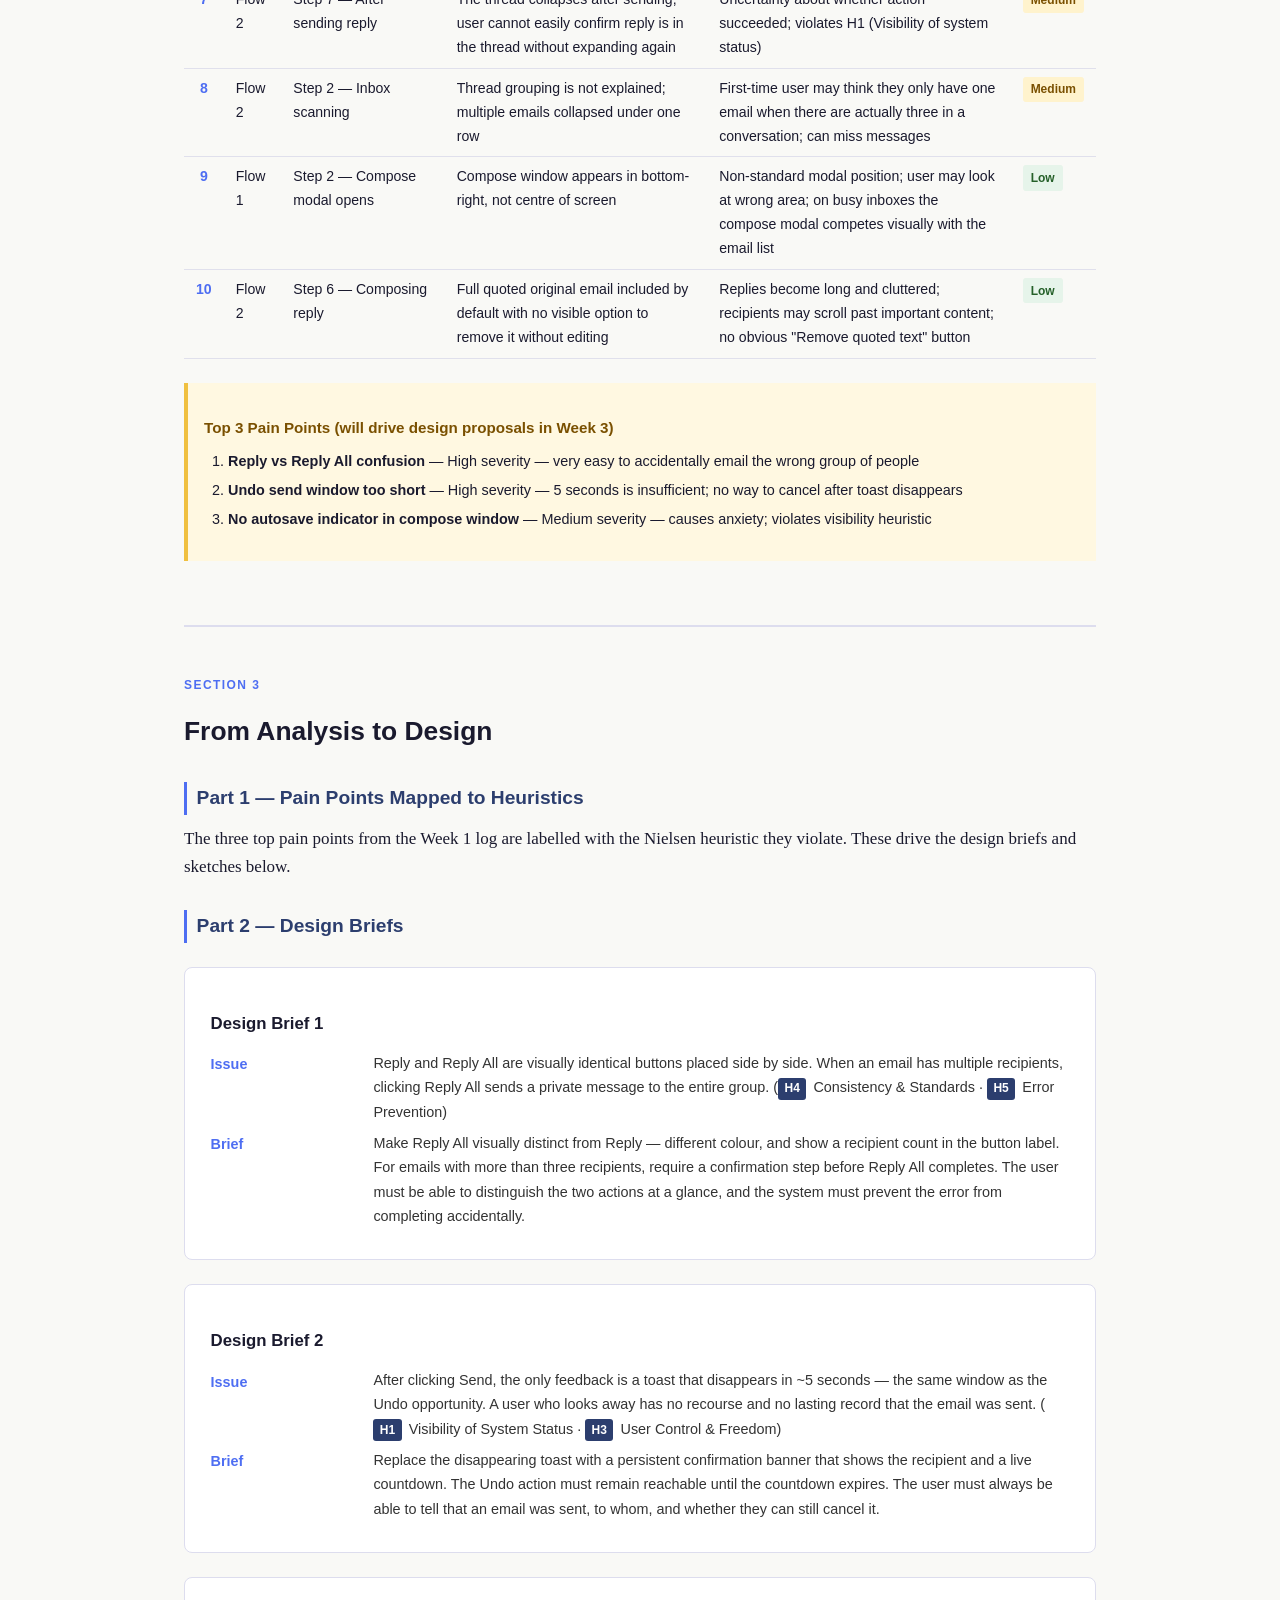
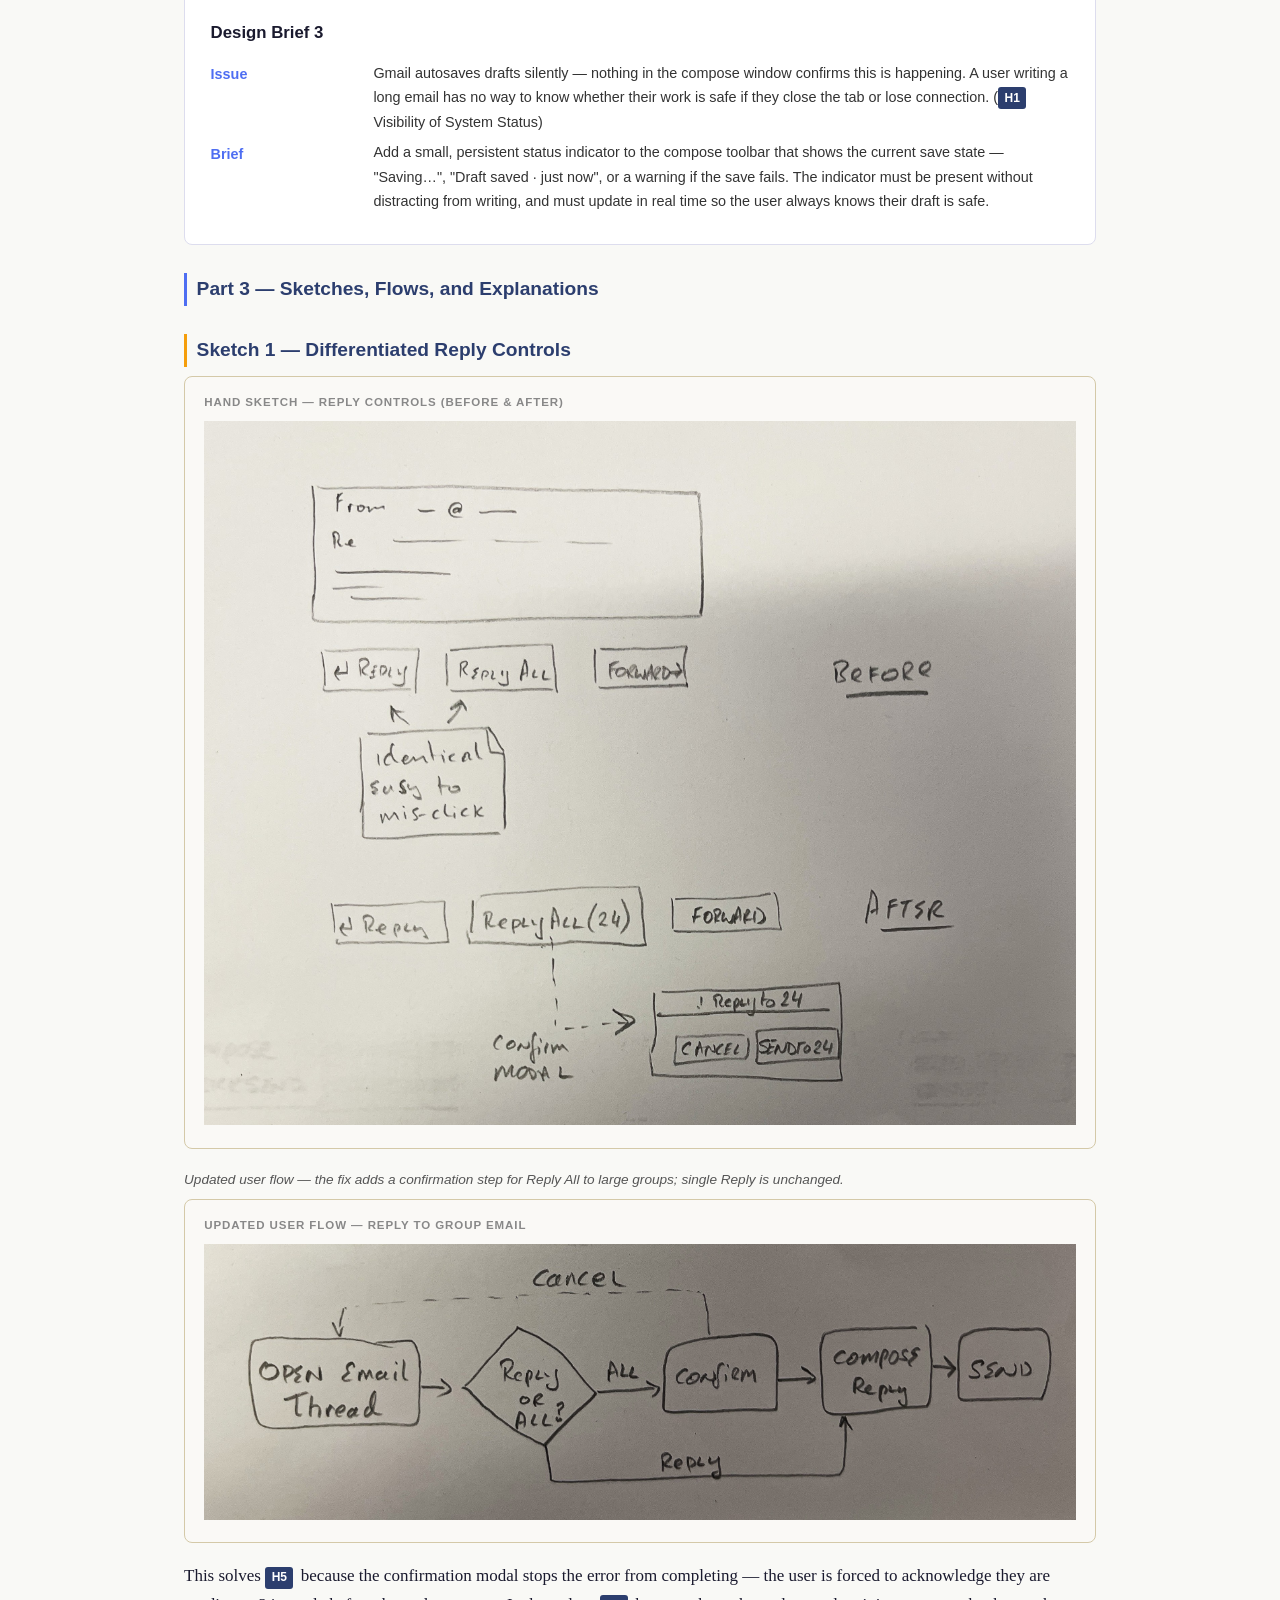
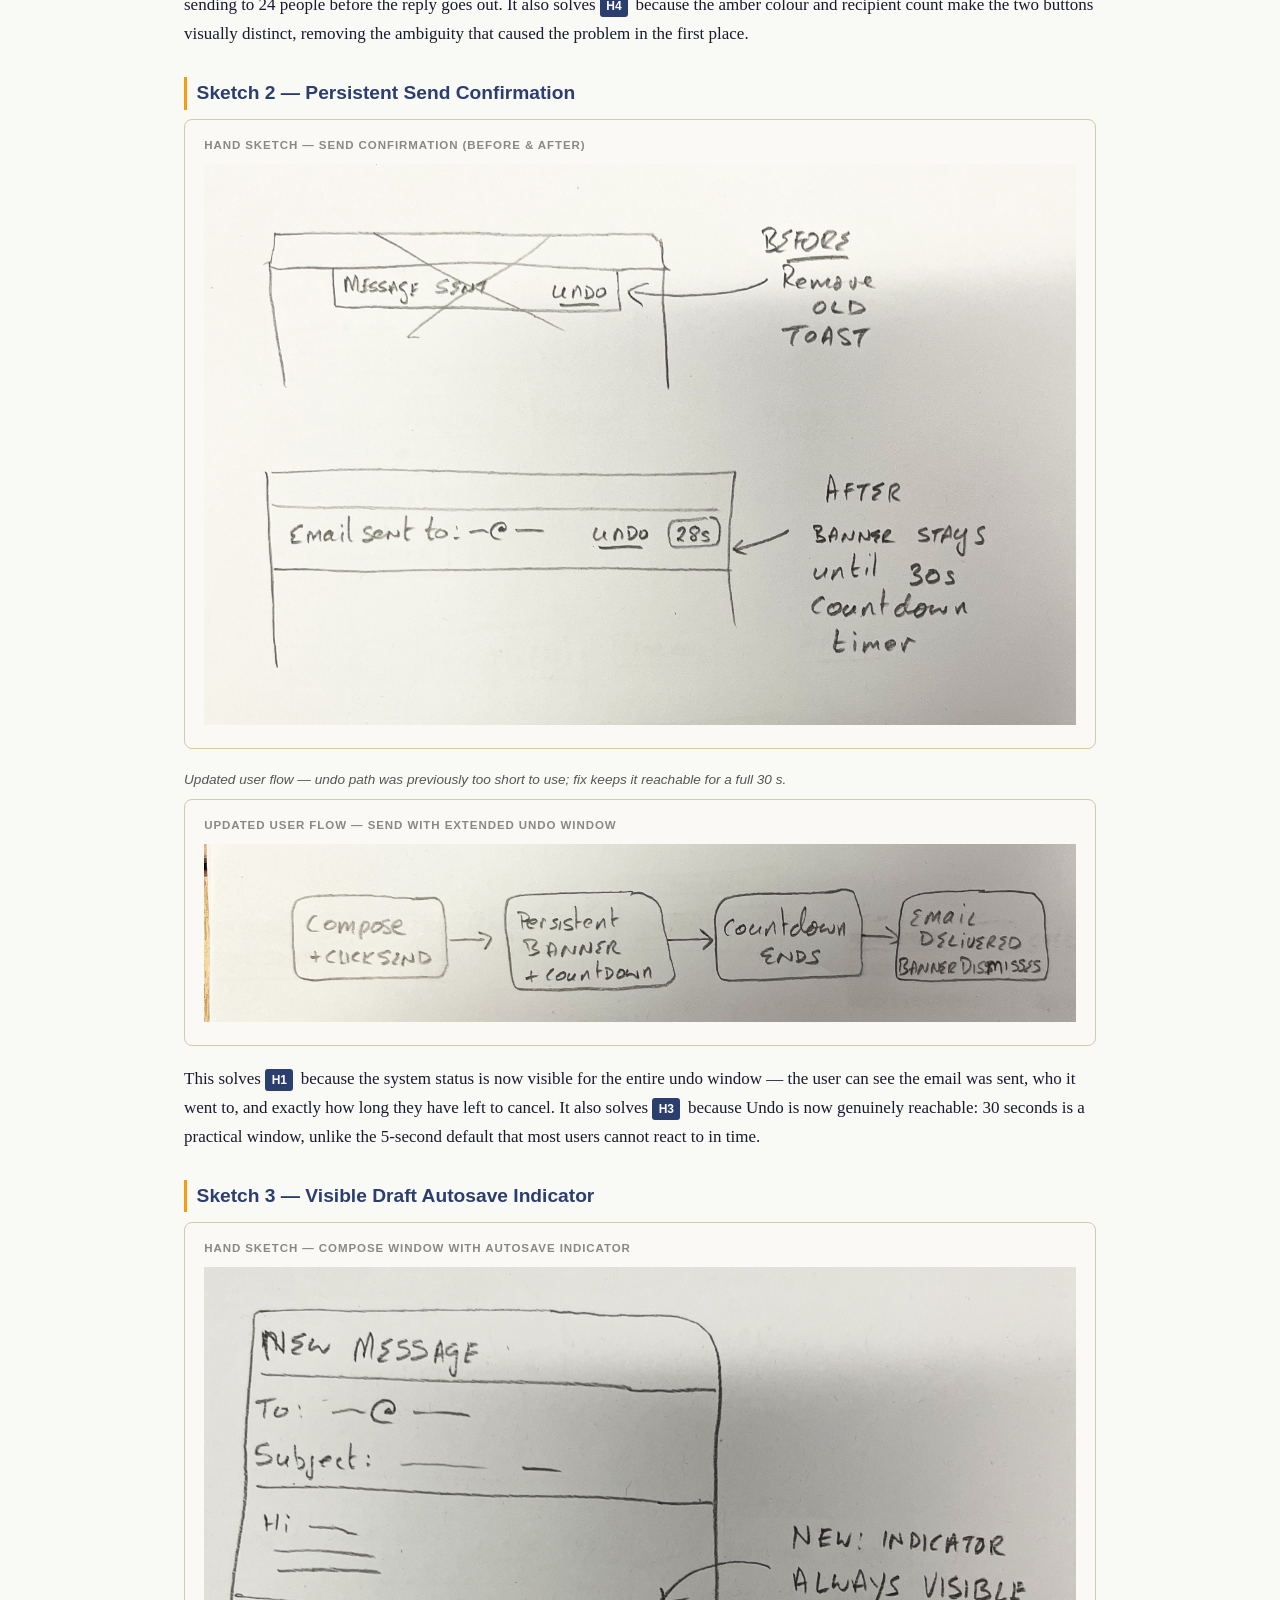
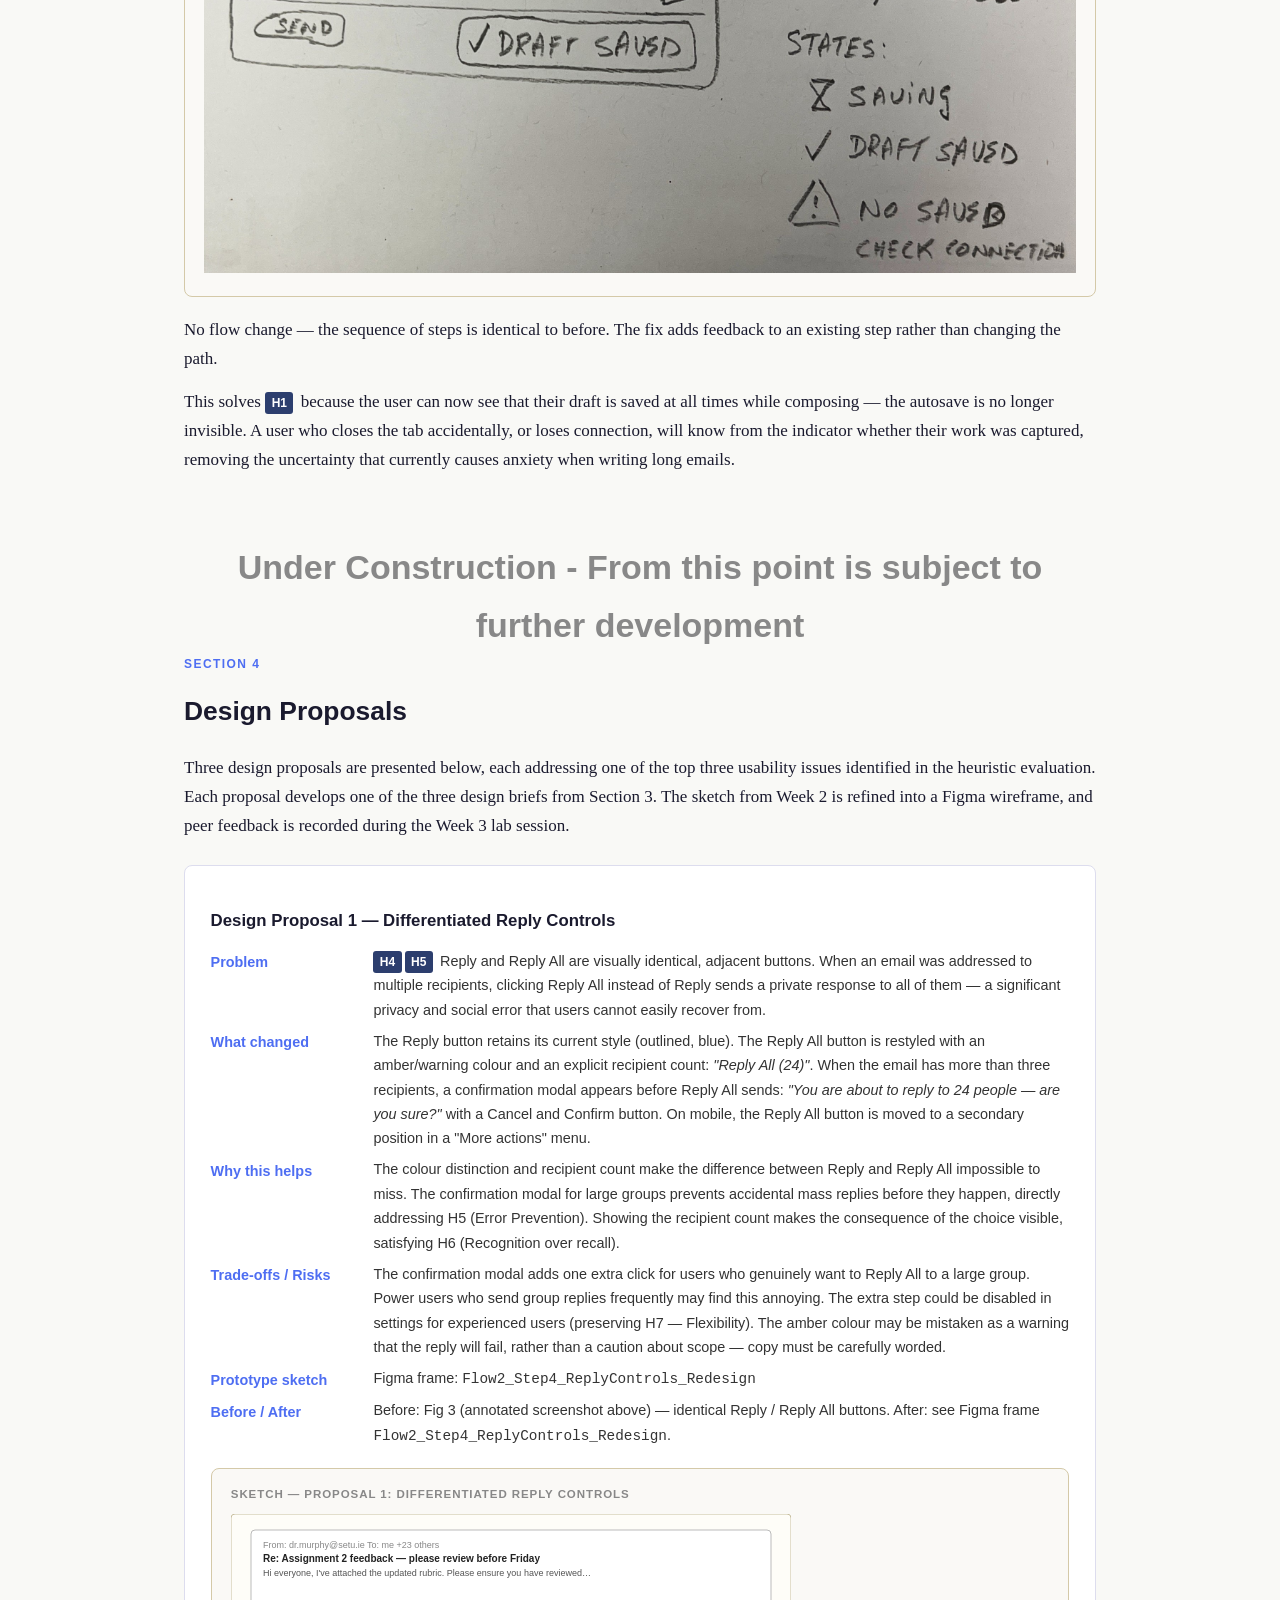
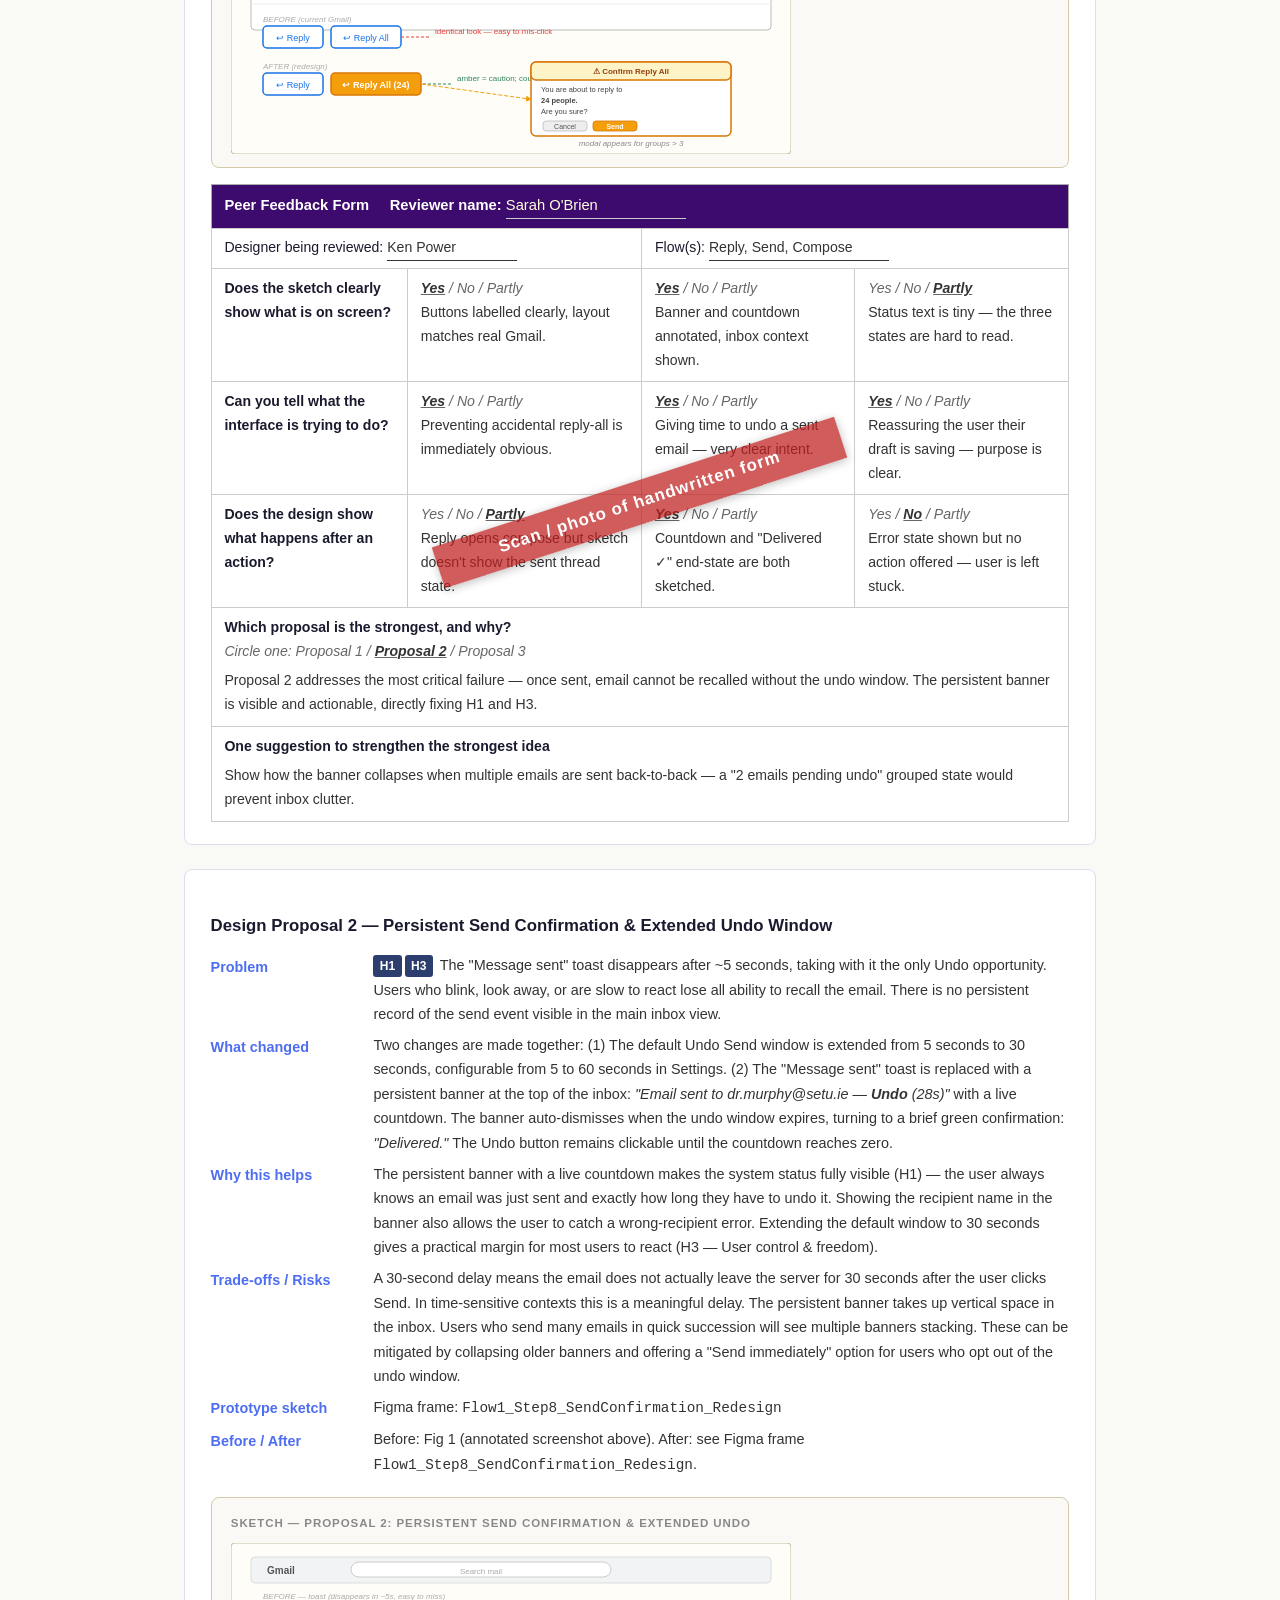
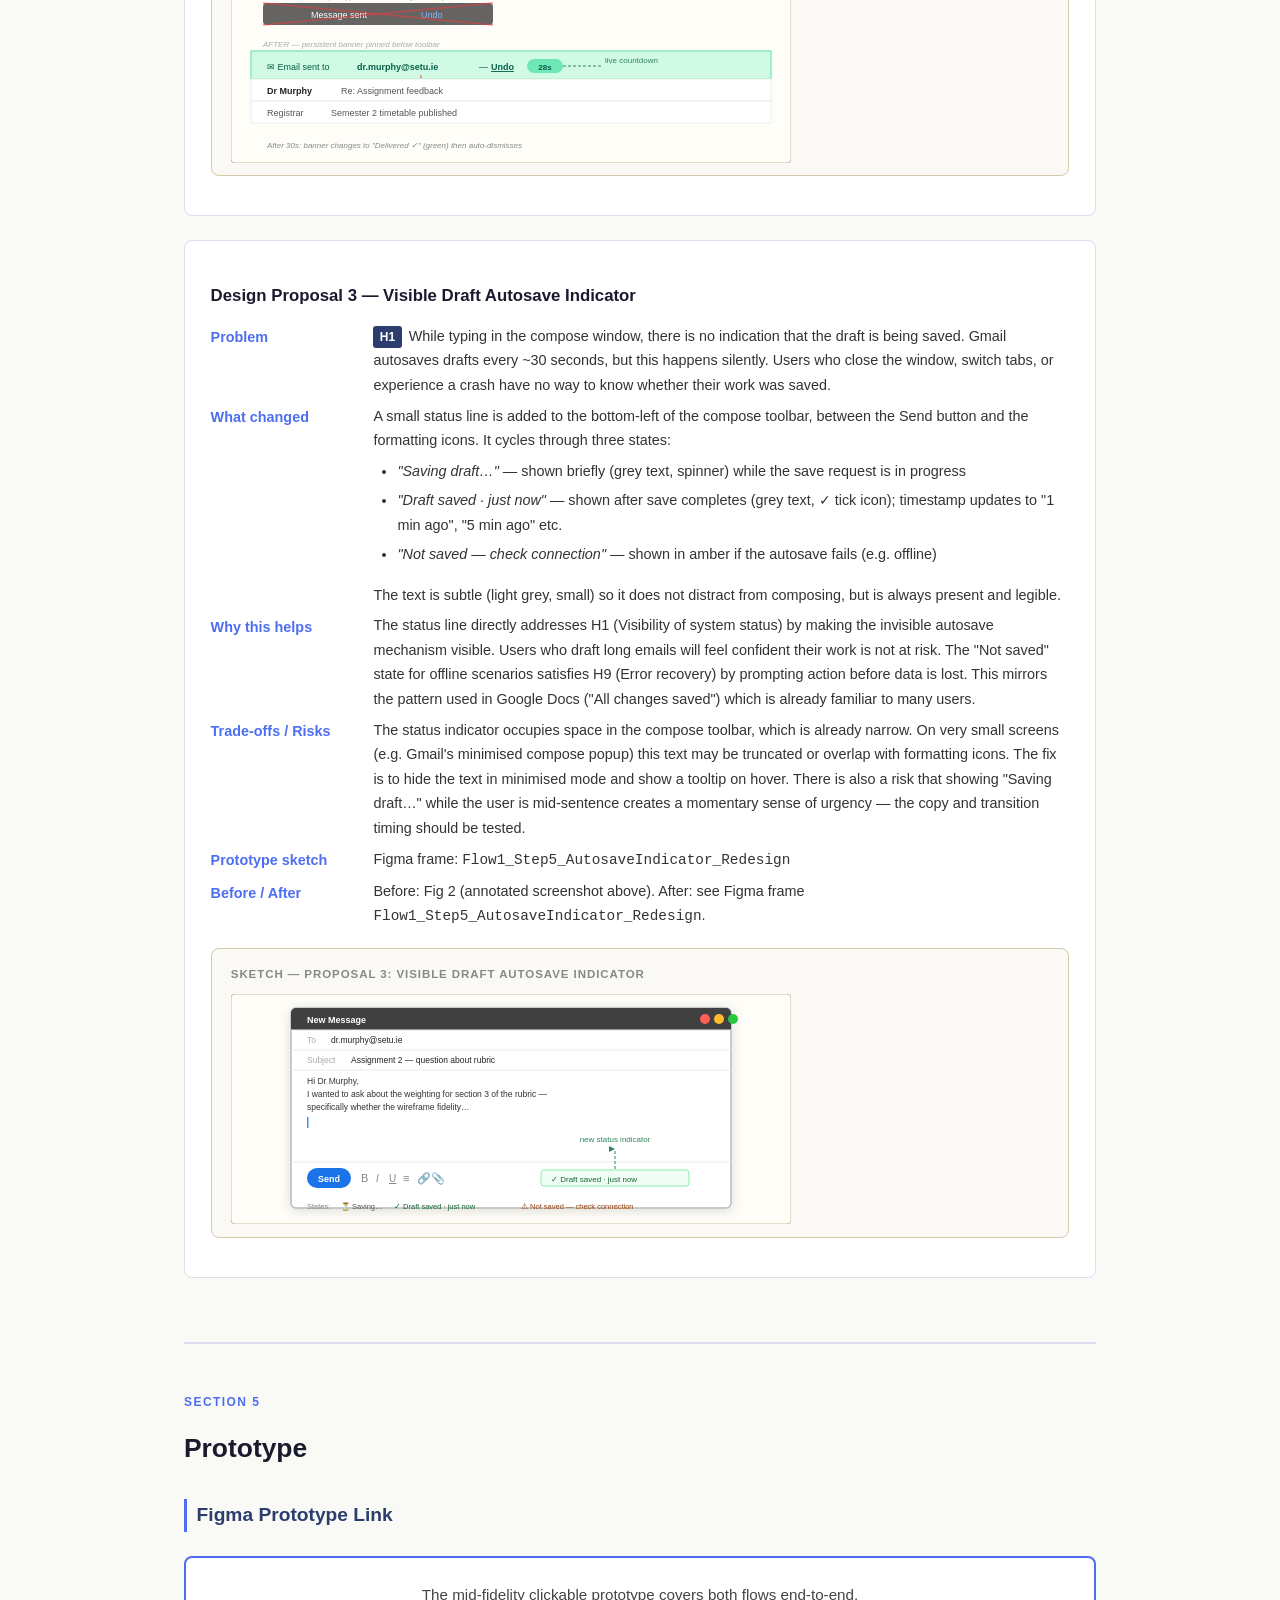
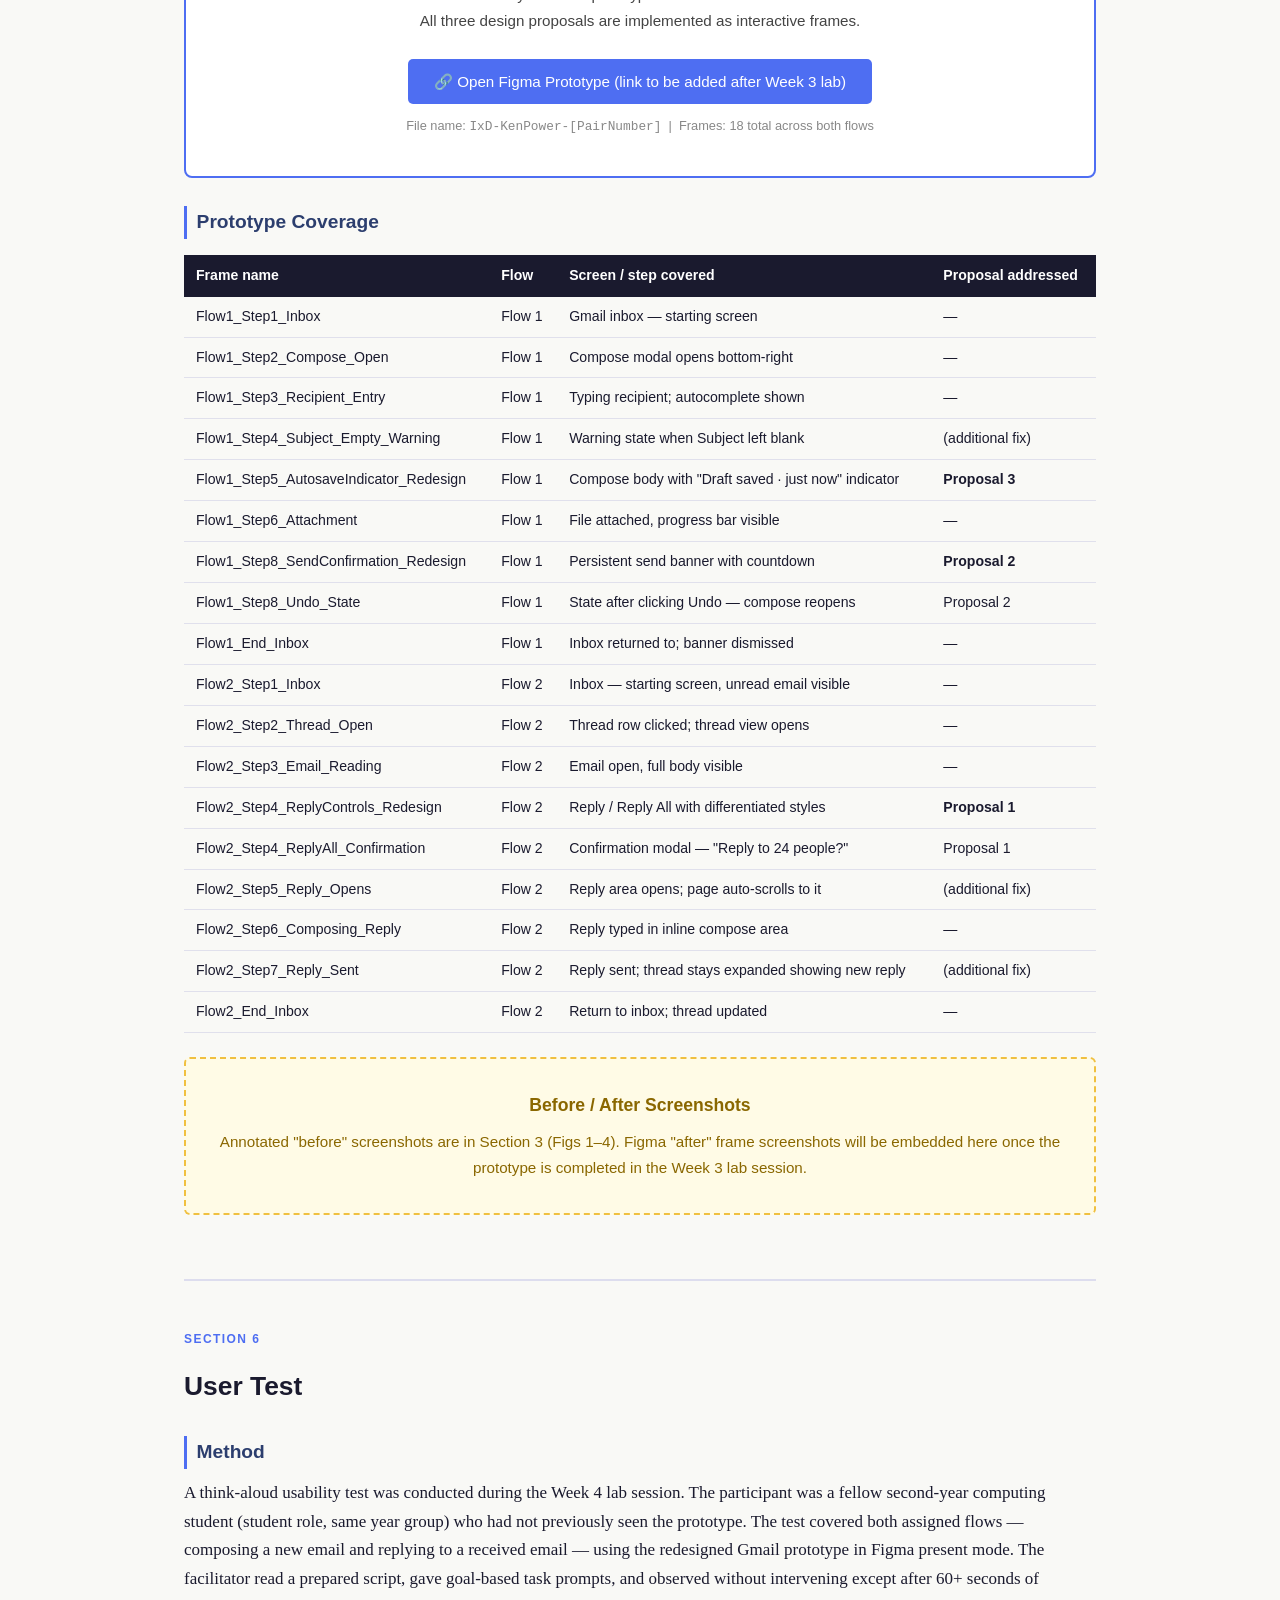
==== commit c7c66104: "Add "Under Construction" banner and update design proposals" ====
--- a/index.html
+++ b/index.html
@@ -1,693 +1,11 @@
 <!doctype html>
 <html lang="en">
   <head>
+    <link rel="stylesheet" href="./style.css">
     <meta charset="UTF-8" />
     <meta name="viewport" content="width=device-width, initial-scale=1.0" />
     <title>IxD Report — Gmail Email Flows — Ken Power</title>
-    <style>
-      *,
-      *::before,
-      *::after {
-        box-sizing: border-box;
-        margin: 0;
-        padding: 0;
-      }
-      body {
-        font-family: Georgia, "Times New Roman", serif;
-        font-size: 17px;
-        line-height: 1.7;
-        color: #1a1a2e;
-        background: #f9f9f6;
-      }
-      h1,
-      h2,
-      h3,
-      h4,
-      nav,
-      ._bj {
-        font-family: "Segoe UI", Arial, sans-serif;
-      }
-      header {
-        background: #1a1a2e;
-        color: #fff;
-        padding: 2rem 2rem 0;
-      }
-      header h1 {
-        font-size: 1.6rem;
-        letter-spacing: 0.04em;
-      }
-      header p._bc {
-        color: #aab;
-        font-size: 0.95rem;
-        margin-top: 0.25rem;
-      }
-      nav {
-        margin-top: 1.5rem;
-        display: flex;
-        flex-wrap: wrap;
-        gap: 0.25rem;
-        border-top: 1px solid #333;
-        padding-top: 1rem;
-      }
-      nav a {
-        color: #aef;
-        text-decoration: none;
-        font-size: 0.85rem;
-        padding: 0.35rem 0.7rem;
-        border-radius: 3px;
-        transition: background 0.15s;
-      }
-      nav a:hover {
-        background: #2c3e6e;
-      }
-      ._be {
-        display: inline-block;
-        background: #4e6ef2;
-        color: #fff;
-        border-radius: 50%;
-        width: 1.3em;
-        height: 1.3em;
-        text-align: center;
-        line-height: 1.3em;
-        font-size: 0.75rem;
-        margin-right: 0.3em;
-      }
-      main {
-        max-width: 960px;
-        margin: 0 auto;
-        padding: 2.5rem 1.5rem 4rem;
-      }
-      section {
-        margin-bottom: 4rem;
-      }
-      section + section {
-        border-top: 2px solid #dde;
-        padding-top: 3rem;
-      }
-      ._w {
-        font-family: "Segoe UI", Arial, sans-serif;
-        font-size: 0.75rem;
-        text-transform: uppercase;
-        letter-spacing: 0.12em;
-        color: #4e6ef2;
-        font-weight: 700;
-      }
-      h2 {
-        font-size: 1.65rem;
-        margin: 0.25rem 0 1.25rem;
-        color: #1a1a2e;
-      }
-      h3 {
-        font-size: 1.2rem;
-        margin: 1.75rem 0 0.6rem;
-        color: #2c3e6e;
-        border-left: 3px solid #4e6ef2;
-        padding-left: 0.6rem;
-      }
-      h4 {
-        font-size: 1rem;
-        margin: 1.2rem 0 0.4rem;
-        color: #333;
-      }
-      p {
-        margin-bottom: 0.9rem;
-      }
-      ul,
-      ol {
-        margin: 0.5rem 0 1rem 1.5rem;
-      }
-      li {
-        margin-bottom: 0.3rem;
-      }
-      ._ah {
-        background: #fffbe6;
-        border: 2px dashed #f0c040;
-        border-radius: 6px;
-        padding: 2rem;
-        text-align: center;
-        color: #8a6700;
-        font-family: "Segoe UI", Arial, sans-serif;
-        font-size: 0.95rem;
-      }
-      ._ah strong {
-        display: block;
-        font-size: 1.1rem;
-        margin-bottom: 0.5rem;
-      }
-      ._ar {
-        overflow-x: auto;
-        margin: 1rem 0 1.5rem;
-      }
-      table {
-        border-collapse: collapse;
-        width: 100%;
-        font-size: 0.88rem;
-        font-family: "Segoe UI", Arial, sans-serif;
-      }
-      th {
-        background: #1a1a2e;
-        color: #fff;
-        padding: 0.55rem 0.75rem;
-        text-align: left;
-        font-weight: 600;
-        white-space: nowrap;
-      }
-      td {
-        padding: 0.5rem 0.75rem;
-        border-bottom: 1px solid #e0e0ec;
-        vertical-align: top;
-      }
-      tr:nth-child(even)td {
-        background: #f3f3f9;
-      }
-      tr:hover td {
-        background: #eaeaf6;
-      }
-      ._ba {
-        font-weight: 700;
-        color: #4e6ef2;
-        text-align: center;
-        white-space: nowrap;
-      }
-      ._bj {
-        display: inline-block;
-        padding: 0.15rem 0.5rem;
-        border-radius: 3px;
-        font-size: 0.75rem;
-        font-weight: 700;
-        white-space: nowrap;
-      }
-      ._bl {
-        background: #fde;
-        color: #900;
-      }
-      ._bh {
-        background: #fff3cd;
-        color: #7a5000;
-      }
-      ._bn {
-        background: #e6f4ea;
-        color: #256029;
-      }
-      ._bb {
-        background: #e3f0ff;
-        color: #1a4480;
-      }
-      ._bf {
-        background: #fde;
-        color: #900;
-      }
-      ._af {
-        background: #fff;
-        border: 1px solid #dde;
-        border-radius: 6px;
-        padding: 1.2rem 1.4rem;
-        margin: 1rem 0 1.5rem;
-        font-family: "Segoe UI", Arial, sans-serif;
-        font-size: 0.9rem;
-      }
-      ._af dl {
-        display: grid;
-        grid-template-columns: 160px 1fr;
-        gap: 0.4rem 1rem;
-      }
-      ._af dt {
-        font-weight: 700;
-        color: #2c3e6e;
-      }
-      ._af dd {
-        color: #333;
-      }
-      ._i {
-        display: grid;
-        grid-template-columns: repeat(auto-fit, minmax(300px, 1fr));
-        gap: 1.5rem;
-        margin: 1.5rem 0;
-      }
-      ._j {
-        background: #fff;
-        border: 1px solid #ccd;
-        border-radius: 8px;
-        overflow: hidden;
-        box-shadow: 0 2px 8px rgba(0, 0, 0, 0.08);
-      }
-      ._c {
-        background: #f0f0f8;
-        padding: 0.5rem 0.8rem;
-        font-size: 0.78rem;
-        font-family: "Segoe UI", Arial, sans-serif;
-        color: #444;
-        border-top: 1px solid #dde;
-      }
-      ._c strong {
-        color: #1a1a2e;
-      }
-      ._ap {
-        background: #4e6ef2;
-        color: #fff;
-        font-size: 0.7rem;
-        font-family: "Segoe UI", Arial, sans-serif;
-        padding: 0.2rem 0.5rem;
-        text-transform: uppercase;
-        letter-spacing: 0.07em;
-      }
-      ._ab {
-        background: #fff;
-        font-family: "Segoe UI", Arial, sans-serif;
-        font-size: 13px;
-      }
-      ._ae {
-        background: #fff;
-        border-bottom: 1px solid #e0e0e0;
-        display: flex;
-        align-items: center;
-        padding: 6px 12px;
-        gap: 10px;
-      }
-      ._am {
-        font-size: 20px;
-        font-weight: 700;
-        color: #d14836;
-        margin-right: 8px;
-      }
-      ._ac {
-        flex: 1;
-        background: #eaf1fb;
-        border-radius: 24px;
-        padding: 6px 14px;
-        font-size: 13px;
-        color: #888;
-      }
-      ._aa {
-        width: 28px;
-        height: 28px;
-        border-radius: 50%;
-        background: #4e6ef2;
-        color: #fff;
-        display: flex;
-        align-items: center;
-        justify-content: center;
-        font-size: 12px;
-        font-weight: 700;
-      }
-      ._t {
-        width: 200px;
-        float: left;
-        background: #fff;
-        padding: 8px 0;
-        border-right: 1px solid #e0e0e0;
-        font-size: 13px;
-      }
-      ._e {
-        background: #c2e7ff;
-        border-radius: 16px;
-        padding: 14px 22px;
-        margin: 6px 12px 16px;
-        cursor: pointer;
-        font-weight: 600;
-        display: flex;
-        align-items: center;
-        gap: 8px;
-      }
-      ._m {
-        padding: 5px 12px;
-        border-radius: 0 16px 16px 0;
-        cursor: pointer;
-        display: flex;
-        align-items: center;
-        gap: 10px;
-      }
-      ._m._bg {
-        background: #d3e3fd;
-        font-weight: 600;
-      }
-      ._an {
-        margin-left: 200px;
-        min-height: 200px;
-      }
-      ._h {
-        display: flex;
-        align-items: center;
-        padding: 5px 12px;
-        border-bottom: 1px solid #f0f0f0;
-        gap: 10px;
-        cursor: pointer;
-      }
-      ._h._bi {
-        font-weight: 700;
-        background: #fff;
-      }
-      ._h:hover {
-        box-shadow: 0 1px 4px rgba(0, 0, 0, 0.1);
-      }
-      ._ad {
-        width: 150px;
-        overflow: hidden;
-        font-size: 13px;
-      }
-      ._u {
-        flex: 1;
-        font-size: 13px;
-        overflow: hidden;
-        white-space: nowrap;
-        text-overflow: ellipsis;
-      }
-      ._ao {
-        font-size: 12px;
-        color: #888;
-        white-space: nowrap;
-      }
-      ._az::after {
-        content: "";
-        display: table;
-        clear: both;
-      }
-      ._s {
-        position: relative;
-        background: #fff;
-        border: 1px solid #ccc;
-        border-radius: 8px 8px 0 0;
-        box-shadow: 0 6px 24px rgba(0, 0, 0, 0.2);
-        width: 100%;
-        font-family: "Segoe UI", Arial, sans-serif;
-      }
-      ._k {
-        background: #404040;
-        color: #fff;
-        padding: 8px 12px;
-        font-size: 13px;
-        border-radius: 8px 8px 0 0;
-        display: flex;
-        justify-content: space-between;
-      }
-      ._p {
-        display: flex;
-        align-items: center;
-        border-bottom: 1px solid #e0e0e0;
-        padding: 4px 12px;
-        font-size: 13px;
-      }
-      ._q {
-        color: #888;
-        width: 55px;
-        font-size: 12px;
-      }
-      ._r {
-        flex: 1;
-        color: #333;
-        padding: 2px 0;
-      }
-      ._y {
-        padding: 10px 12px;
-        min-height: 80px;
-        font-size: 13px;
-        color: #444;
-        line-height: 1.5;
-      }
-      ._g {
-        border-top: 1px solid #e0e0e0;
-        padding: 6px 10px;
-        display: flex;
-        align-items: center;
-        gap: 10px;
-      }
-      ._ay {
-        background: #0b57d0;
-        color: #fff;
-        border: none;
-        border-radius: 16px;
-        padding: 7px 18px;
-        font-size: 13px;
-        cursor: pointer;
-        font-weight: 600;
-      }
-      ._at {
-        position: relative;
-      }
-      ._ai {
-        position: absolute;
-        background: #d14836;
-        color: #fff;
-        border-radius: 50%;
-        width: 20px;
-        height: 20px;
-        font-size: 11px;
-        font-weight: 700;
-        display: flex;
-        align-items: center;
-        justify-content: center;
-        font-family: "Segoe UI", Arial, sans-serif;
-        box-shadow: 0 1px 4px rgba(0, 0, 0, 0.3);
-        z-index: 10;
-      }
-      ._f {
-        list-style: none;
-        margin: 0.8rem 0 0;
-        padding: 0;
-        font-family: "Segoe UI", Arial, sans-serif;
-        font-size: 0.82rem;
-      }
-      ._f li {
-        display: flex;
-        gap: 0.6rem;
-        margin-bottom: 0.4rem;
-        align-items: flex-start;
-      }
-      ._bd {
-        background: #d14836;
-        color: #fff;
-        border-radius: 50%;
-        min-width: 18px;
-        height: 18px;
-        font-size: 10px;
-        font-weight: 700;
-        display: flex;
-        align-items: center;
-        justify-content: center;
-      }
-      ._al {
-        padding: 10px 14px;
-      }
-      ._b {
-        font-size: 18px;
-        font-weight: 700;
-        margin-bottom: 10px;
-        color: #202124;
-      }
-      ._z {
-        border: 1px solid #e0e0e0;
-        border-radius: 8px;
-        margin-bottom: 8px;
-        overflow: hidden;
-      }
-      ._a {
-        display: flex;
-        align-items: center;
-        padding: 8px 12px;
-        gap: 10px;
-        cursor: pointer;
-      }
-      ._a:hover {
-        background: #f8f8f8;
-      }
-      ._au {
-        width: 32px;
-        height: 32px;
-        border-radius: 50%;
-        display: flex;
-        align-items: center;
-        justify-content: center;
-        font-size: 13px;
-        font-weight: 700;
-        color: #fff;
-      }
-      ._d {
-        padding: 8px 14px 12px 54px;
-        font-size: 13px;
-        color: #333;
-        line-height: 1.6;
-      }
-      ._aq {
-        background: #fff;
-        border: 1px solid #c6d0f5;
-        border-radius: 8px;
-        margin: 6px 14px;
-        padding: 8px 12px;
-      }
-      ._o {
-        font-size: 11px;
-        color: #888;
-        margin-bottom: 4px;
-      }
-      ._v {
-        display: flex;
-        gap: 6px;
-        padding: 6px 14px 10px;
-      }
-      ._av,
-      ._x {
-        border: 1px solid #dadce0;
-        background: #fff;
-        border-radius: 4px;
-        padding: 5px 14px;
-        font-size: 13px;
-        cursor: pointer;
-        display: flex;
-        align-items: center;
-        gap: 5px;
-      }
-      ._x {
-      }
-      ._ax {
-        background: #323232;
-        color: #fff;
-        border-radius: 4px;
-        padding: 8px 14px;
-        font-size: 13px;
-        display: flex;
-        justify-content: space-between;
-        align-items: center;
-        margin: 4px 8px;
-      }
-      ._as {
-        color: #8ab4f8;
-        font-weight: 600;
-        cursor: pointer;
-      }
-      ._n {
-        background: #fff;
-        border: 1px solid #dde;
-        border-radius: 8px;
-        padding: 1.4rem 1.6rem;
-        margin: 1.5rem 0;
-        font-family: "Segoe UI", Arial, sans-serif;
-      }
-      ._n h4 {
-        font-size: 1.05rem;
-        color: #1a1a2e;
-        margin-bottom: 0.8rem;
-      }
-      ._ag {
-        display: grid;
-        grid-template-columns: 150px 1fr;
-        gap: 0.4rem 0.8rem;
-        margin-bottom: 0.5rem;
-        font-size: 0.9rem;
-      }
-      ._ag dt {
-        font-weight: 700;
-        color: #4e6ef2;
-        padding-top: 0.1rem;
-      }
-      ._ag dd {
-        color: #333;
-      }
-      ._aw {
-        list-style: none;
-        margin: 0;
-        padding: 0;
-      }
-      ._aw li {
-        display: flex;
-        gap: 0.6rem;
-        padding: 0.35rem 0;
-        font-family: "Segoe UI", Arial, sans-serif;
-        font-size: 0.9rem;
-        border-bottom: 1px solid #f0f0f0;
-      }
-      ._aj::before {
-        content: "✓";
-        color: #256029;
-        font-weight: 700;
-      }
-      ._ak::before {
-        content: "☐";
-        color: #aaa;
-      }
-      ._bm {
-        background: #fff8e1;
-        border-left: 4px solid #f0c040;
-        padding: 0.8rem 1rem;
-        margin: 1rem 0;
-        font-family: "Segoe UI", Arial, sans-serif;
-        font-size: 0.9rem;
-      }
-      ._bm h4 {
-        color: #7a5000;
-        margin-bottom: 0.4rem;
-        font-size: 0.95rem;
-      }
-      blockquote {
-        border-left: 4px solid #4e6ef2;
-        padding: 0.6rem 1rem;
-        margin: 1rem 0;
-        color: #444;
-        font-style: italic;
-        background: #f5f7ff;
-        border-radius: 0 4px 4px 0;
-      }
-      blockquote cite {
-        font-style: normal;
-        font-size: 0.82rem;
-        color: #888;
-        display: block;
-        margin-top: 0.3rem;
-      }
-      ._bk {
-        display: inline-block;
-        background: #2c3e6e;
-        color: #fff;
-        border-radius: 3px;
-        padding: 0.05rem 0.4rem;
-        font-size: 0.75rem;
-        font-family: "Segoe UI", Arial, sans-serif;
-        font-weight: 700;
-        vertical-align: middle;
-        margin-right: 0.2rem;
-      }
-      ._l {
-        background: #fff;
-        border: 2px solid #4e6ef2;
-        border-radius: 8px;
-        padding: 1.5rem 2rem;
-        text-align: center;
-        margin: 1.5rem 0;
-      }
-      ._l a {
-        background: #4e6ef2;
-        color: #fff;
-        text-decoration: none;
-        padding: 0.6rem 1.6rem;
-        border-radius: 5px;
-        font-family: "Segoe UI", Arial, sans-serif;
-        font-size: 0.95rem;
-        display: inline-block;
-        margin-top: 0.7rem;
-      }
-      @media (max-width: 680px) {
-        ._t {
-          display: none;
-        }
-        ._an {
-          margin-left: 0;
-        }
-        ._af dl {
-          grid-template-columns: 1fr;
-        }
-        ._ag {
-          grid-template-columns: 1fr;
-        }
-      }
-      @media print {
-        nav,
-        header {
-          position: static;
-        }
-        ._i {
-          grid-template-columns: 1fr;
-        }
-      }
-    </style>
+
   </head>
   <body>
     <header>
@@ -1569,7 +887,7 @@
           writing long emails.
         </p>
       </section>
-
+      <h1 style = "text-align: center; color: #888;">Under Construction - From this point is subject to further development</h1>
       <section id="proposals">
         <p class="_w">Section 4</p>
         <h2>Design Proposals</h2>
@@ -1983,12 +1301,6 @@
                   <td colspan="2" style="padding: 0.45rem 0.8rem; border: 1px solid #ccc;">
                     Flow(s): <span style="border-bottom: 1px solid #333; display: inline-block; min-width: 180px; color: #333;">Reply, Send, Compose</span>
                   </td>
-                </tr>
-                <tr>
-                  <td style="padding: 0.45rem 0.8rem; border: 1px solid #ccc; background: #f3f0fa; width: 28%;"></td>
-                  <th style="padding: 0.45rem 0.8rem; border: 1px solid #ccc; background: #f3f0fa; text-align: left; font-size: 0.82rem; width: 24%; color: #3d0a6e;">Proposal 1<br><span style="font-weight: 400; color: #555;">Differentiated Reply Controls</span></th>
-                  <th style="padding: 0.45rem 0.8rem; border: 1px solid #ccc; background: #f3f0fa; text-align: left; font-size: 0.82rem; width: 24%; color: #3d0a6e;">Proposal 2<br><span style="font-weight: 400; color: #555;">Persistent Send Confirmation</span></th>
-                  <th style="padding: 0.45rem 0.8rem; border: 1px solid #ccc; background: #f3f0fa; text-align: left; font-size: 0.82rem; width: 24%; color: #3d0a6e;">Proposal 3<br><span style="font-weight: 400; color: #555;">Draft Autosave Indicator</span></th>
                 </tr>
                 <tr>
                   <td style="padding: 0.5rem 0.8rem; border: 1px solid #ccc; font-weight: 600; vertical-align: top;">Does the sketch clearly show what is on screen?</td>
@@ -3182,120 +2494,7 @@
     </footer>
 
     <!-- ── Session notice modal ── -->
-    <style>
-      #demo-overlay {
-        position: fixed;
-        inset: 0;
-        background: rgba(10, 10, 20, 0.82);
-        backdrop-filter: blur(3px);
-        display: flex;
-        align-items: center;
-        justify-content: center;
-        z-index: 9999;
-        font-family: "Segoe UI", system-ui, Arial, sans-serif;
-      }
-      #demo-modal {
-        background: #0f172a;
-        color: #e2e8f0;
-        border: 2px solid #f59e0b;
-        border-radius: 12px;
-        max-width: 520px;
-        width: calc(100% - 2rem);
-        padding: 2.2rem 2.4rem 1.8rem;
-        box-shadow:
-          0 24px 60px rgba(0, 0, 0, 0.6),
-          0 0 0 1px rgba(245, 158, 11, 0.2);
-      }
-      #demo-modal .dm-eyebrow {
-        font-size: 0.7rem;
-        font-weight: 700;
-        letter-spacing: 0.14em;
-        text-transform: uppercase;
-        color: #f59e0b;
-        margin-bottom: 0.6rem;
-      }
-      #demo-modal h2 {
-        font-size: 1.35rem;
-        font-weight: 700;
-        color: #f8fafc;
-        margin: 0 0 1.2rem;
-        line-height: 1.3;
-        border: none;
-        padding: 0;
-      }
-      #demo-modal ul {
-        list-style: none;
-        margin: 0 0 1.6rem;
-        padding: 0;
-        display: flex;
-        flex-direction: column;
-        gap: 0.75rem;
-      }
-      #demo-modal ul li {
-        display: flex;
-        gap: 0.75rem;
-        align-items: flex-start;
-        font-size: 0.95rem;
-        line-height: 1.5;
-        color: #cbd5e1;
-        margin: 0;
-      }
-      #demo-modal ul li .dm-icon {
-        flex-shrink: 0;
-        width: 1.5rem;
-        height: 1.5rem;
-        border-radius: 50%;
-        display: flex;
-        align-items: center;
-        justify-content: center;
-        font-size: 0.8rem;
-        margin-top: 0.05rem;
-      }
-      .dm-info {
-        background: #1e40af;
-        color: #bfdbfe;
-      }
-      .dm-info2 {
-        background: #065f46;
-        color: #a7f3d0;
-      }
-      .dm-warn {
-        background: #92400e;
-        color: #fde68a;
-      }
-      .dm-stop {
-        background: #7f1d1d;
-        color: #fecaca;
-      }
-      #demo-modal .dm-rule {
-        border: none;
-        border-top: 1px solid #1e293b;
-        margin: 0 0 1.2rem;
-      }
-      #demo-modal button {
-        display: block;
-        width: 100%;
-        padding: 0.75rem 1rem;
-        background: #f59e0b;
-        color: #0f172a;
-        border: none;
-        border-radius: 8px;
-        font-size: 1rem;
-        font-weight: 700;
-        cursor: pointer;
-        letter-spacing: 0.02em;
-        transition: background 0.15s;
-      }
-      #demo-modal button:hover {
-        background: #fbbf24;
-      }
-      #demo-modal .dm-sub {
-        text-align: center;
-        font-size: 0.75rem;
-        color: #475569;
-        margin-top: 0.6rem;
-      }
-    </style>
+
 
     <div
       id="demo-overlay"
@@ -3389,5 +2588,3 @@
 
 </body>
 </html>
-  </body>
-</html>
--- a/style.css
+++ b/style.css
@@ -0,0 +1,799 @@
+  
+      *,
+      *::before,
+      *::after {
+        box-sizing: border-box;
+        margin: 0;
+        padding: 0;
+      }
+      body {
+        font-family: Georgia, "Times New Roman", serif;
+        font-size: 17px;
+        line-height: 1.7;
+        color: #1a1a2e;
+        background: #f9f9f6;
+      }
+      h1,
+      h2,
+      h3,
+      h4,
+      nav,
+      ._bj {
+        font-family: "Segoe UI", Arial, sans-serif;
+      }
+      header {
+        background: #1a1a2e;
+        color: #fff;
+        padding: 2rem 2rem 0;
+      }
+      header h1 {
+        font-size: 1.6rem;
+        letter-spacing: 0.04em;
+      }
+      header p._bc {
+        color: #aab;
+        font-size: 0.95rem;
+        margin-top: 0.25rem;
+      }
+      nav {
+        margin-top: 1.5rem;
+        display: flex;
+        flex-wrap: wrap;
+        gap: 0.25rem;
+        border-top: 1px solid #333;
+        padding-top: 1rem;
+      }
+      nav a {
+        color: #aef;
+        text-decoration: none;
+        font-size: 0.85rem;
+        padding: 0.35rem 0.7rem;
+        border-radius: 3px;
+        transition: background 0.15s;
+      }
+      nav a:hover {
+        background: #2c3e6e;
+      }
+      ._be {
+        display: inline-block;
+        background: #4e6ef2;
+        color: #fff;
+        border-radius: 50%;
+        width: 1.3em;
+        height: 1.3em;
+        text-align: center;
+        line-height: 1.3em;
+        font-size: 0.75rem;
+        margin-right: 0.3em;
+      }
+      main {
+        max-width: 960px;
+        margin: 0 auto;
+        padding: 2.5rem 1.5rem 4rem;
+      }
+      section {
+        margin-bottom: 4rem;
+      }
+      section + section {
+        border-top: 2px solid #dde;
+        padding-top: 3rem;
+      }
+      ._w {
+        font-family: "Segoe UI", Arial, sans-serif;
+        font-size: 0.75rem;
+        text-transform: uppercase;
+        letter-spacing: 0.12em;
+        color: #4e6ef2;
+        font-weight: 700;
+      }
+      h2 {
+        font-size: 1.65rem;
+        margin: 0.25rem 0 1.25rem;
+        color: #1a1a2e;
+      }
+      h3 {
+        font-size: 1.2rem;
+        margin: 1.75rem 0 0.6rem;
+        color: #2c3e6e;
+        border-left: 3px solid #4e6ef2;
+        padding-left: 0.6rem;
+      }
+      h4 {
+        font-size: 1rem;
+        margin: 1.2rem 0 0.4rem;
+        color: #333;
+      }
+      p {
+        margin-bottom: 0.9rem;
+      }
+      ul,
+      ol {
+        margin: 0.5rem 0 1rem 1.5rem;
+      }
+      li {
+        margin-bottom: 0.3rem;
+      }
+      ._ah {
+        background: #fffbe6;
+        border: 2px dashed #f0c040;
+        border-radius: 6px;
+        padding: 2rem;
+        text-align: center;
+        color: #8a6700;
+        font-family: "Segoe UI", Arial, sans-serif;
+        font-size: 0.95rem;
+      }
+      ._ah strong {
+        display: block;
+        font-size: 1.1rem;
+        margin-bottom: 0.5rem;
+      }
+      ._ar {
+        overflow-x: auto;
+        margin: 1rem 0 1.5rem;
+      }
+      table {
+        border-collapse: collapse;
+        width: 100%;
+        font-size: 0.88rem;
+        font-family: "Segoe UI", Arial, sans-serif;
+      }
+      th {
+        background: #1a1a2e;
+        color: #fff;
+        padding: 0.55rem 0.75rem;
+        text-align: left;
+        font-weight: 600;
+        white-space: nowrap;
+      }
+      td {
+        padding: 0.5rem 0.75rem;
+        border-bottom: 1px solid #e0e0ec;
+        vertical-align: top;
+      }
+      tr:nth-child(even)td {
+        background: #f3f3f9;
+      }
+      tr:hover td {
+        background: #eaeaf6;
+      }
+      ._ba {
+        font-weight: 700;
+        color: #4e6ef2;
+        text-align: center;
+        white-space: nowrap;
+      }
+      ._bj {
+        display: inline-block;
+        padding: 0.15rem 0.5rem;
+        border-radius: 3px;
+        font-size: 0.75rem;
+        font-weight: 700;
+        white-space: nowrap;
+      }
+      ._bl {
+        background: #fde;
+        color: #900;
+      }
+      ._bh {
+        background: #fff3cd;
+        color: #7a5000;
+      }
+      ._bn {
+        background: #e6f4ea;
+        color: #256029;
+      }
+      ._bb {
+        background: #e3f0ff;
+        color: #1a4480;
+      }
+      ._bf {
+        background: #fde;
+        color: #900;
+      }
+      ._af {
+        background: #fff;
+        border: 1px solid #dde;
+        border-radius: 6px;
+        padding: 1.2rem 1.4rem;
+        margin: 1rem 0 1.5rem;
+        font-family: "Segoe UI", Arial, sans-serif;
+        font-size: 0.9rem;
+      }
+      ._af dl {
+        display: grid;
+        grid-template-columns: 160px 1fr;
+        gap: 0.4rem 1rem;
+      }
+      ._af dt {
+        font-weight: 700;
+        color: #2c3e6e;
+      }
+      ._af dd {
+        color: #333;
+      }
+      ._i {
+        display: grid;
+        grid-template-columns: repeat(auto-fit, minmax(300px, 1fr));
+        gap: 1.5rem;
+        margin: 1.5rem 0;
+      }
+      ._j {
+        background: #fff;
+        border: 1px solid #ccd;
+        border-radius: 8px;
+        overflow: hidden;
+        box-shadow: 0 2px 8px rgba(0, 0, 0, 0.08);
+      }
+      ._c {
+        background: #f0f0f8;
+        padding: 0.5rem 0.8rem;
+        font-size: 0.78rem;
+        font-family: "Segoe UI", Arial, sans-serif;
+        color: #444;
+        border-top: 1px solid #dde;
+      }
+      ._c strong {
+        color: #1a1a2e;
+      }
+      ._ap {
+        background: #4e6ef2;
+        color: #fff;
+        font-size: 0.7rem;
+        font-family: "Segoe UI", Arial, sans-serif;
+        padding: 0.2rem 0.5rem;
+        text-transform: uppercase;
+        letter-spacing: 0.07em;
+      }
+      ._ab {
+        background: #fff;
+        font-family: "Segoe UI", Arial, sans-serif;
+        font-size: 13px;
+      }
+      ._ae {
+        background: #fff;
+        border-bottom: 1px solid #e0e0e0;
+        display: flex;
+        align-items: center;
+        padding: 6px 12px;
+        gap: 10px;
+      }
+      ._am {
+        font-size: 20px;
+        font-weight: 700;
+        color: #d14836;
+        margin-right: 8px;
+      }
+      ._ac {
+        flex: 1;
+        background: #eaf1fb;
+        border-radius: 24px;
+        padding: 6px 14px;
+        font-size: 13px;
+        color: #888;
+      }
+      ._aa {
+        width: 28px;
+        height: 28px;
+        border-radius: 50%;
+        background: #4e6ef2;
+        color: #fff;
+        display: flex;
+        align-items: center;
+        justify-content: center;
+        font-size: 12px;
+        font-weight: 700;
+      }
+      ._t {
+        width: 200px;
+        float: left;
+        background: #fff;
+        padding: 8px 0;
+        border-right: 1px solid #e0e0e0;
+        font-size: 13px;
+      }
+      ._e {
+        background: #c2e7ff;
+        border-radius: 16px;
+        padding: 14px 22px;
+        margin: 6px 12px 16px;
+        cursor: pointer;
+        font-weight: 600;
+        display: flex;
+        align-items: center;
+        gap: 8px;
+      }
+      ._m {
+        padding: 5px 12px;
+        border-radius: 0 16px 16px 0;
+        cursor: pointer;
+        display: flex;
+        align-items: center;
+        gap: 10px;
+      }
+      ._m._bg {
+        background: #d3e3fd;
+        font-weight: 600;
+      }
+      ._an {
+        margin-left: 200px;
+        min-height: 200px;
+      }
+      ._h {
+        display: flex;
+        align-items: center;
+        padding: 5px 12px;
+        border-bottom: 1px solid #f0f0f0;
+        gap: 10px;
+        cursor: pointer;
+      }
+      ._h._bi {
+        font-weight: 700;
+        background: #fff;
+      }
+      ._h:hover {
+        box-shadow: 0 1px 4px rgba(0, 0, 0, 0.1);
+      }
+      ._ad {
+        width: 150px;
+        overflow: hidden;
+        font-size: 13px;
+      }
+      ._u {
+        flex: 1;
+        font-size: 13px;
+        overflow: hidden;
+        white-space: nowrap;
+        text-overflow: ellipsis;
+      }
+      ._ao {
+        font-size: 12px;
+        color: #888;
+        white-space: nowrap;
+      }
+      ._az::after {
+        content: "";
+        display: table;
+        clear: both;
+      }
+      ._s {
+        position: relative;
+        background: #fff;
+        border: 1px solid #ccc;
+        border-radius: 8px 8px 0 0;
+        box-shadow: 0 6px 24px rgba(0, 0, 0, 0.2);
+        width: 100%;
+        font-family: "Segoe UI", Arial, sans-serif;
+      }
+      ._k {
+        background: #404040;
+        color: #fff;
+        padding: 8px 12px;
+        font-size: 13px;
+        border-radius: 8px 8px 0 0;
+        display: flex;
+        justify-content: space-between;
+      }
+      ._p {
+        display: flex;
+        align-items: center;
+        border-bottom: 1px solid #e0e0e0;
+        padding: 4px 12px;
+        font-size: 13px;
+      }
+      ._q {
+        color: #888;
+        width: 55px;
+        font-size: 12px;
+      }
+      ._r {
+        flex: 1;
+        color: #333;
+        padding: 2px 0;
+      }
+      ._y {
+        padding: 10px 12px;
+        min-height: 80px;
+        font-size: 13px;
+        color: #444;
+        line-height: 1.5;
+      }
+      ._g {
+        border-top: 1px solid #e0e0e0;
+        padding: 6px 10px;
+        display: flex;
+        align-items: center;
+        gap: 10px;
+      }
+      ._ay {
+        background: #0b57d0;
+        color: #fff;
+        border: none;
+        border-radius: 16px;
+        padding: 7px 18px;
+        font-size: 13px;
+        cursor: pointer;
+        font-weight: 600;
+      }
+      ._at {
+        position: relative;
+      }
+      ._ai {
+        position: absolute;
+        background: #d14836;
+        color: #fff;
+        border-radius: 50%;
+        width: 20px;
+        height: 20px;
+        font-size: 11px;
+        font-weight: 700;
+        display: flex;
+        align-items: center;
+        justify-content: center;
+        font-family: "Segoe UI", Arial, sans-serif;
+        box-shadow: 0 1px 4px rgba(0, 0, 0, 0.3);
+        z-index: 10;
+      }
+      ._f {
+        list-style: none;
+        margin: 0.8rem 0 0;
+        padding: 0;
+        font-family: "Segoe UI", Arial, sans-serif;
+        font-size: 0.82rem;
+      }
+      ._f li {
+        display: flex;
+        gap: 0.6rem;
+        margin-bottom: 0.4rem;
+        align-items: flex-start;
+      }
+      ._bd {
+        background: #d14836;
+        color: #fff;
+        border-radius: 50%;
+        min-width: 18px;
+        height: 18px;
+        font-size: 10px;
+        font-weight: 700;
+        display: flex;
+        align-items: center;
+        justify-content: center;
+      }
+      ._al {
+        padding: 10px 14px;
+      }
+      ._b {
+        font-size: 18px;
+        font-weight: 700;
+        margin-bottom: 10px;
+        color: #202124;
+      }
+      ._z {
+        border: 1px solid #e0e0e0;
+        border-radius: 8px;
+        margin-bottom: 8px;
+        overflow: hidden;
+      }
+      ._a {
+        display: flex;
+        align-items: center;
+        padding: 8px 12px;
+        gap: 10px;
+        cursor: pointer;
+      }
+      ._a:hover {
+        background: #f8f8f8;
+      }
+      ._au {
+        width: 32px;
+        height: 32px;
+        border-radius: 50%;
+        display: flex;
+        align-items: center;
+        justify-content: center;
+        font-size: 13px;
+        font-weight: 700;
+        color: #fff;
+      }
+      ._d {
+        padding: 8px 14px 12px 54px;
+        font-size: 13px;
+        color: #333;
+        line-height: 1.6;
+      }
+      ._aq {
+        background: #fff;
+        border: 1px solid #c6d0f5;
+        border-radius: 8px;
+        margin: 6px 14px;
+        padding: 8px 12px;
+      }
+      ._o {
+        font-size: 11px;
+        color: #888;
+        margin-bottom: 4px;
+      }
+      ._v {
+        display: flex;
+        gap: 6px;
+        padding: 6px 14px 10px;
+      }
+      ._av,
+      ._x {
+        border: 1px solid #dadce0;
+        background: #fff;
+        border-radius: 4px;
+        padding: 5px 14px;
+        font-size: 13px;
+        cursor: pointer;
+        display: flex;
+        align-items: center;
+        gap: 5px;
+      }
+      ._x {
+      }
+      ._ax {
+        background: #323232;
+        color: #fff;
+        border-radius: 4px;
+        padding: 8px 14px;
+        font-size: 13px;
+        display: flex;
+        justify-content: space-between;
+        align-items: center;
+        margin: 4px 8px;
+      }
+      ._as {
+        color: #8ab4f8;
+        font-weight: 600;
+        cursor: pointer;
+      }
+      ._n {
+        background: #fff;
+        border: 1px solid #dde;
+        border-radius: 8px;
+        padding: 1.4rem 1.6rem;
+        margin: 1.5rem 0;
+        font-family: "Segoe UI", Arial, sans-serif;
+      }
+      ._n h4 {
+        font-size: 1.05rem;
+        color: #1a1a2e;
+        margin-bottom: 0.8rem;
+      }
+      ._ag {
+        display: grid;
+        grid-template-columns: 150px 1fr;
+        gap: 0.4rem 0.8rem;
+        margin-bottom: 0.5rem;
+        font-size: 0.9rem;
+      }
+      ._ag dt {
+        font-weight: 700;
+        color: #4e6ef2;
+        padding-top: 0.1rem;
+      }
+      ._ag dd {
+        color: #333;
+      }
+      ._aw {
+        list-style: none;
+        margin: 0;
+        padding: 0;
+      }
+      ._aw li {
+        display: flex;
+        gap: 0.6rem;
+        padding: 0.35rem 0;
+        font-family: "Segoe UI", Arial, sans-serif;
+        font-size: 0.9rem;
+        border-bottom: 1px solid #f0f0f0;
+      }
+      ._aj::before {
+        content: "✓";
+        color: #256029;
+        font-weight: 700;
+      }
+      ._ak::before {
+        content: "☐";
+        color: #aaa;
+      }
+      ._bm {
+        background: #fff8e1;
+        border-left: 4px solid #f0c040;
+        padding: 0.8rem 1rem;
+        margin: 1rem 0;
+        font-family: "Segoe UI", Arial, sans-serif;
+        font-size: 0.9rem;
+      }
+      ._bm h4 {
+        color: #7a5000;
+        margin-bottom: 0.4rem;
+        font-size: 0.95rem;
+      }
+      blockquote {
+        border-left: 4px solid #4e6ef2;
+        padding: 0.6rem 1rem;
+        margin: 1rem 0;
+        color: #444;
+        font-style: italic;
+        background: #f5f7ff;
+        border-radius: 0 4px 4px 0;
+      }
+      blockquote cite {
+        font-style: normal;
+        font-size: 0.82rem;
+        color: #888;
+        display: block;
+        margin-top: 0.3rem;
+      }
+      ._bk {
+        display: inline-block;
+        background: #2c3e6e;
+        color: #fff;
+        border-radius: 3px;
+        padding: 0.05rem 0.4rem;
+        font-size: 0.75rem;
+        font-family: "Segoe UI", Arial, sans-serif;
+        font-weight: 700;
+        vertical-align: middle;
+        margin-right: 0.2rem;
+      }
+      ._l {
+        background: #fff;
+        border: 2px solid #4e6ef2;
+        border-radius: 8px;
+        padding: 1.5rem 2rem;
+        text-align: center;
+        margin: 1.5rem 0;
+      }
+      ._l a {
+        background: #4e6ef2;
+        color: #fff;
+        text-decoration: none;
+        padding: 0.6rem 1.6rem;
+        border-radius: 5px;
+        font-family: "Segoe UI", Arial, sans-serif;
+        font-size: 0.95rem;
+        display: inline-block;
+        margin-top: 0.7rem;
+      }
+      @media (max-width: 680px) {
+        ._t {
+          display: none;
+        }
+        ._an {
+          margin-left: 0;
+        }
+        ._af dl {
+          grid-template-columns: 1fr;
+        }
+        ._ag {
+          grid-template-columns: 1fr;
+        }
+      }
+      @media print {
+        nav,
+        header {
+          position: static;
+        }
+        ._i {
+          grid-template-columns: 1fr;
+        }
+      }
+
+
+      #demo-overlay {
+        position: fixed;
+        inset: 0;
+        background: rgba(10, 10, 20, 0.82);
+        backdrop-filter: blur(3px);
+        display: flex;
+        align-items: center;
+        justify-content: center;
+        z-index: 9999;
+        font-family: "Segoe UI", system-ui, Arial, sans-serif;
+      }
+      #demo-modal {
+        background: #0f172a;
+        color: #e2e8f0;
+        border: 2px solid #f59e0b;
+        border-radius: 12px;
+        max-width: 520px;
+        width: calc(100% - 2rem);
+        padding: 2.2rem 2.4rem 1.8rem;
+        box-shadow:
+          0 24px 60px rgba(0, 0, 0, 0.6),
+          0 0 0 1px rgba(245, 158, 11, 0.2);
+      }
+      #demo-modal .dm-eyebrow {
+        font-size: 0.7rem;
+        font-weight: 700;
+        letter-spacing: 0.14em;
+        text-transform: uppercase;
+        color: #f59e0b;
+        margin-bottom: 0.6rem;
+      }
+      #demo-modal h2 {
+        font-size: 1.35rem;
+        font-weight: 700;
+        color: #f8fafc;
+        margin: 0 0 1.2rem;
+        line-height: 1.3;
+        border: none;
+        padding: 0;
+      }
+      #demo-modal ul {
+        list-style: none;
+        margin: 0 0 1.6rem;
+        padding: 0;
+        display: flex;
+        flex-direction: column;
+        gap: 0.75rem;
+      }
+      #demo-modal ul li {
+        display: flex;
+        gap: 0.75rem;
+        align-items: flex-start;
+        font-size: 0.95rem;
+        line-height: 1.5;
+        color: #cbd5e1;
+        margin: 0;
+      }
+      #demo-modal ul li .dm-icon {
+        flex-shrink: 0;
+        width: 1.5rem;
+        height: 1.5rem;
+        border-radius: 50%;
+        display: flex;
+        align-items: center;
+        justify-content: center;
+        font-size: 0.8rem;
+        margin-top: 0.05rem;
+      }
+      .dm-info {
+        background: #1e40af;
+        color: #bfdbfe;
+      }
+      .dm-info2 {
+        background: #065f46;
+        color: #a7f3d0;
+      }
+      .dm-warn {
+        background: #92400e;
+        color: #fde68a;
+      }
+      .dm-stop {
+        background: #7f1d1d;
+        color: #fecaca;
+      }
+      #demo-modal .dm-rule {
+        border: none;
+        border-top: 1px solid #1e293b;
+        margin: 0 0 1.2rem;
+      }
+      #demo-modal button {
+        display: block;
+        width: 100%;
+        padding: 0.75rem 1rem;
+        background: #f59e0b;
+        color: #0f172a;
+        border: none;
+        border-radius: 8px;
+        font-size: 1rem;
+        font-weight: 700;
+        cursor: pointer;
+        letter-spacing: 0.02em;
+        transition: background 0.15s;
+      }
+      #demo-modal button:hover {
+        background: #fbbf24;
+      }
+      #demo-modal .dm-sub {
+        text-align: center;
+        font-size: 0.75rem;
+        color: #475569;
+        margin-top: 0.6rem;
+      }
+
+ 
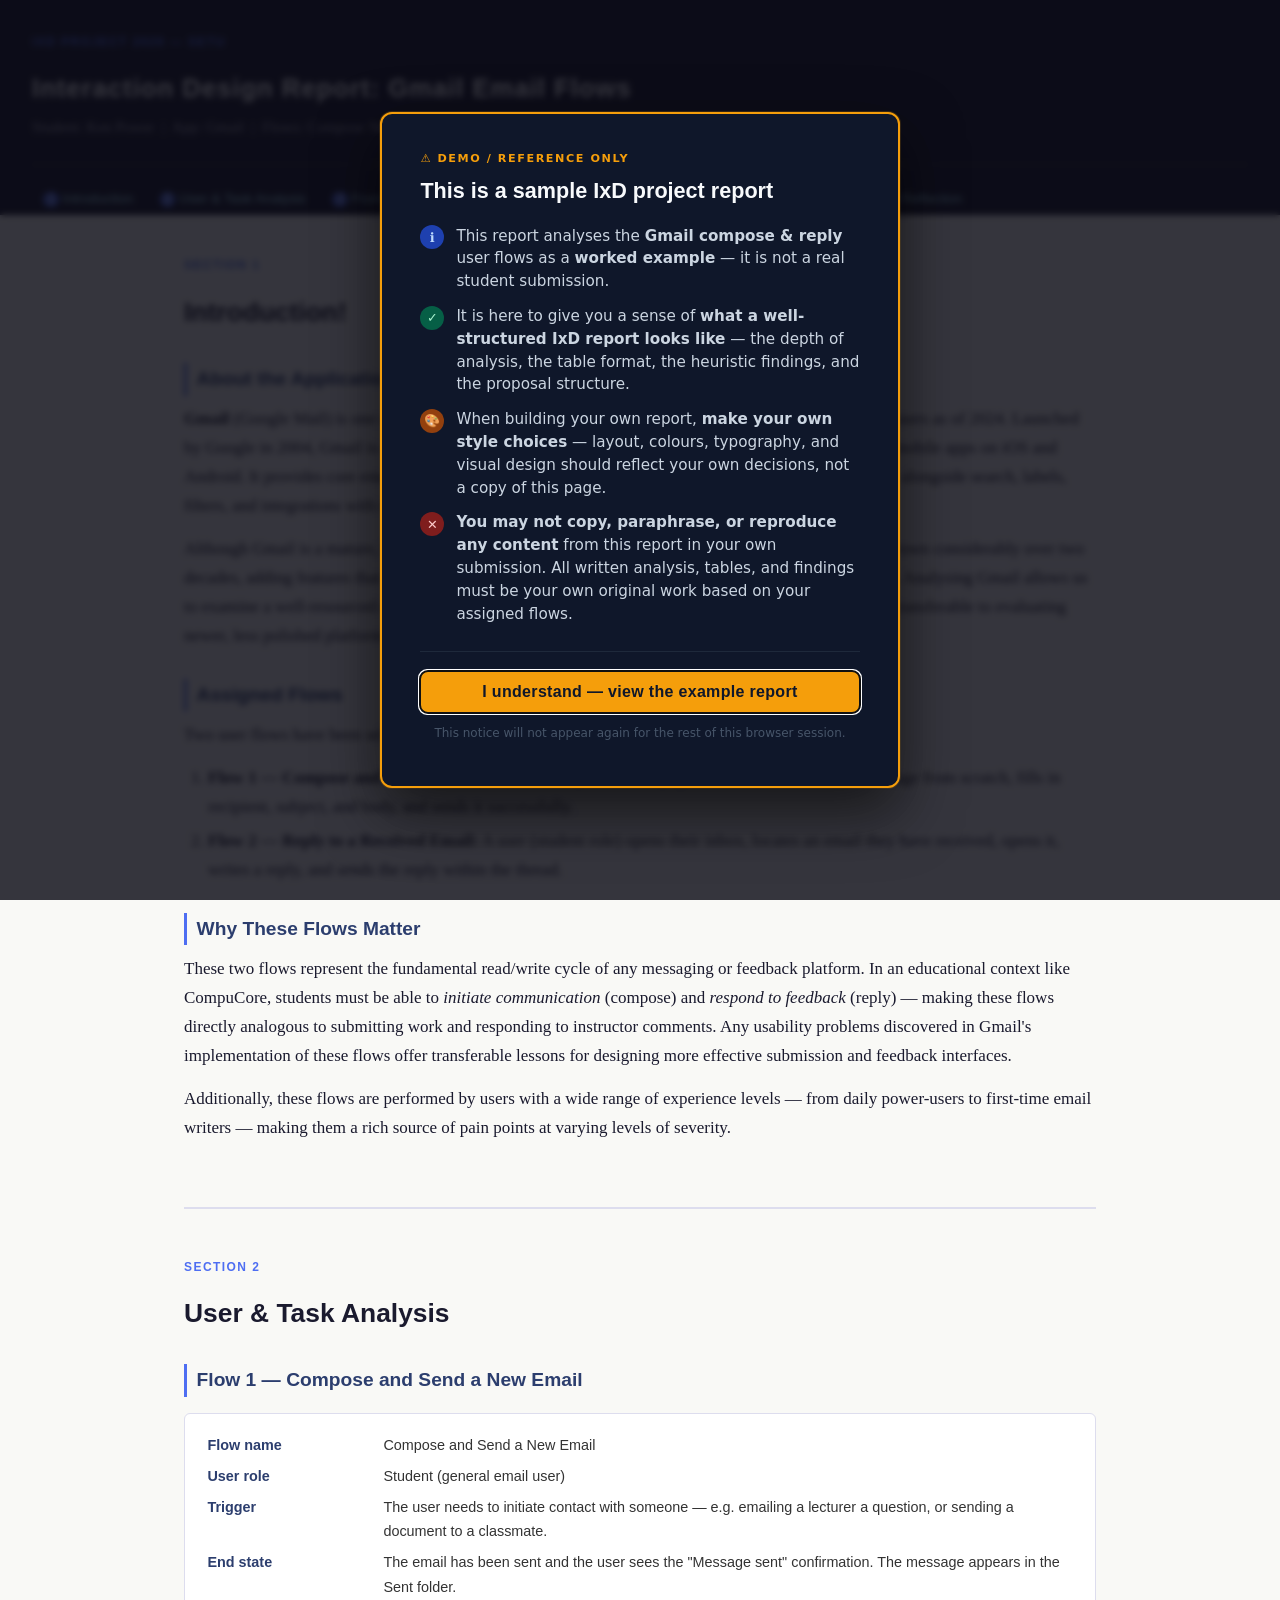
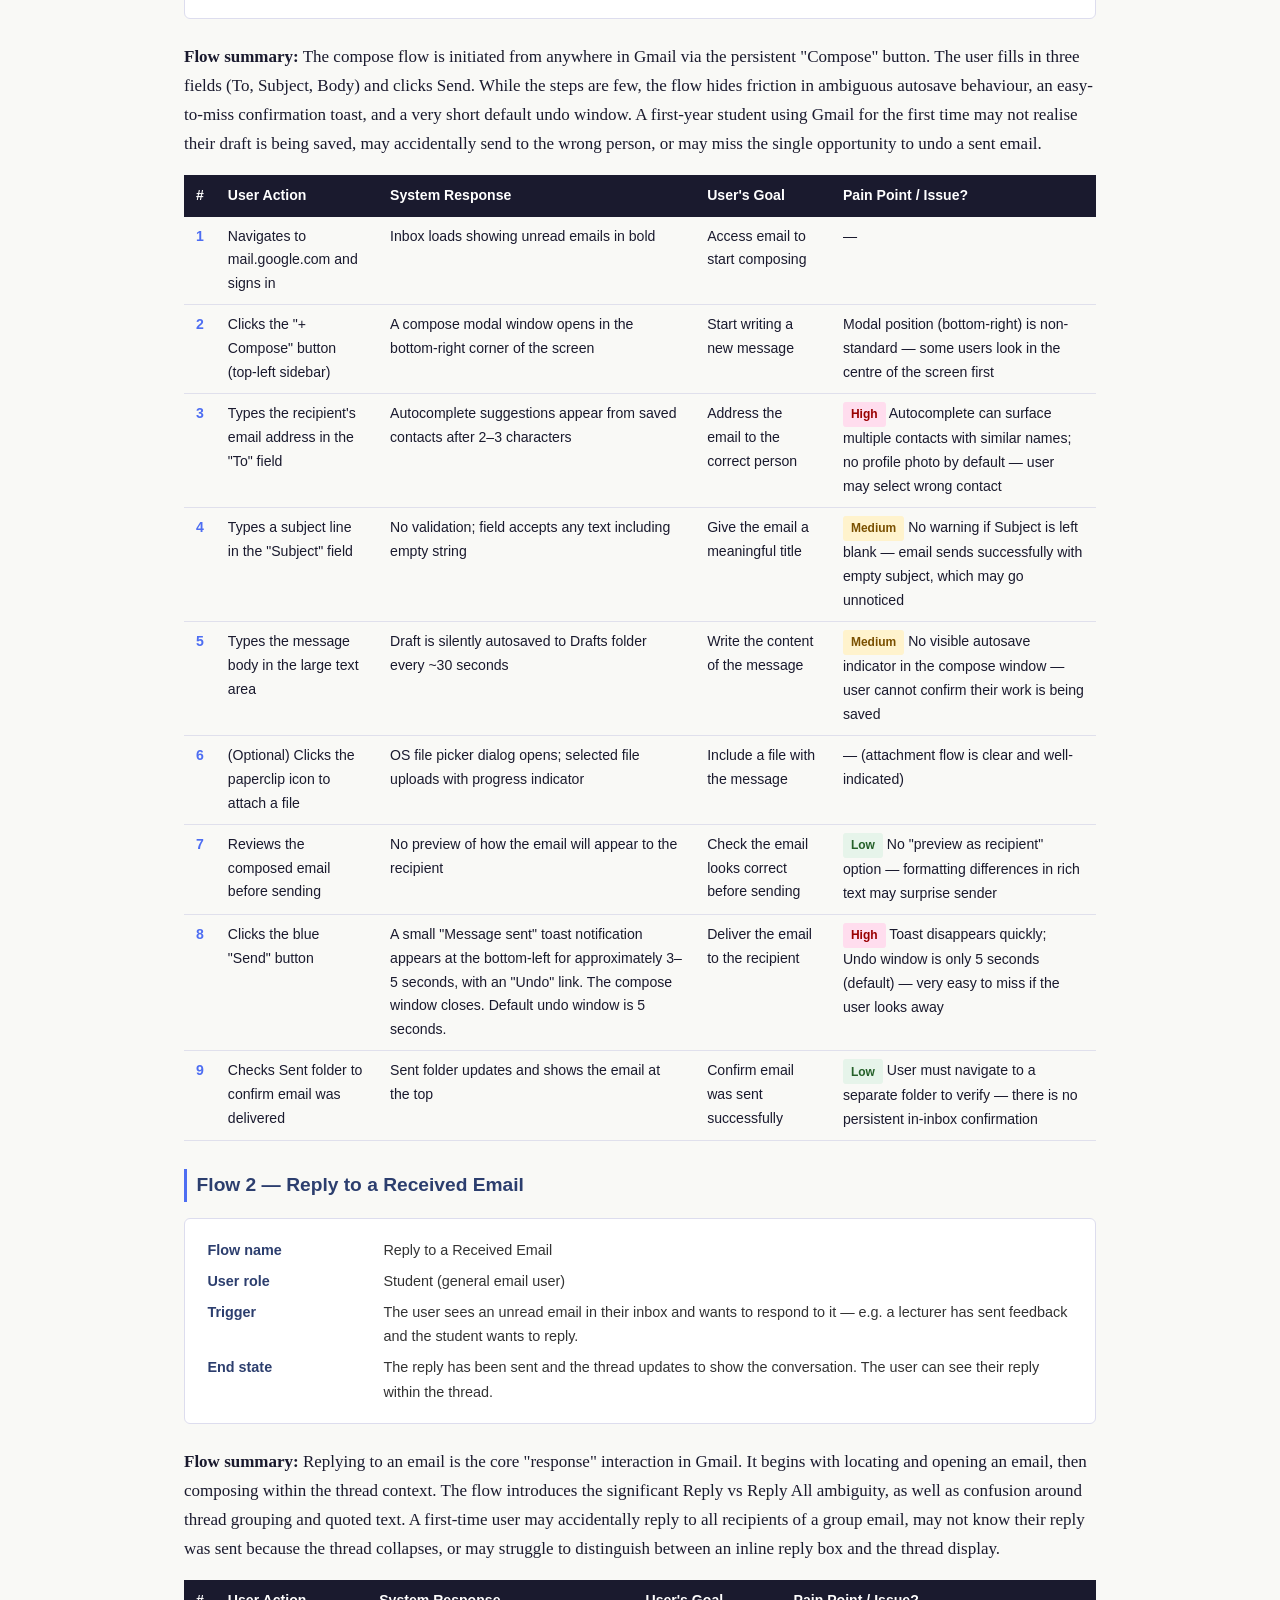
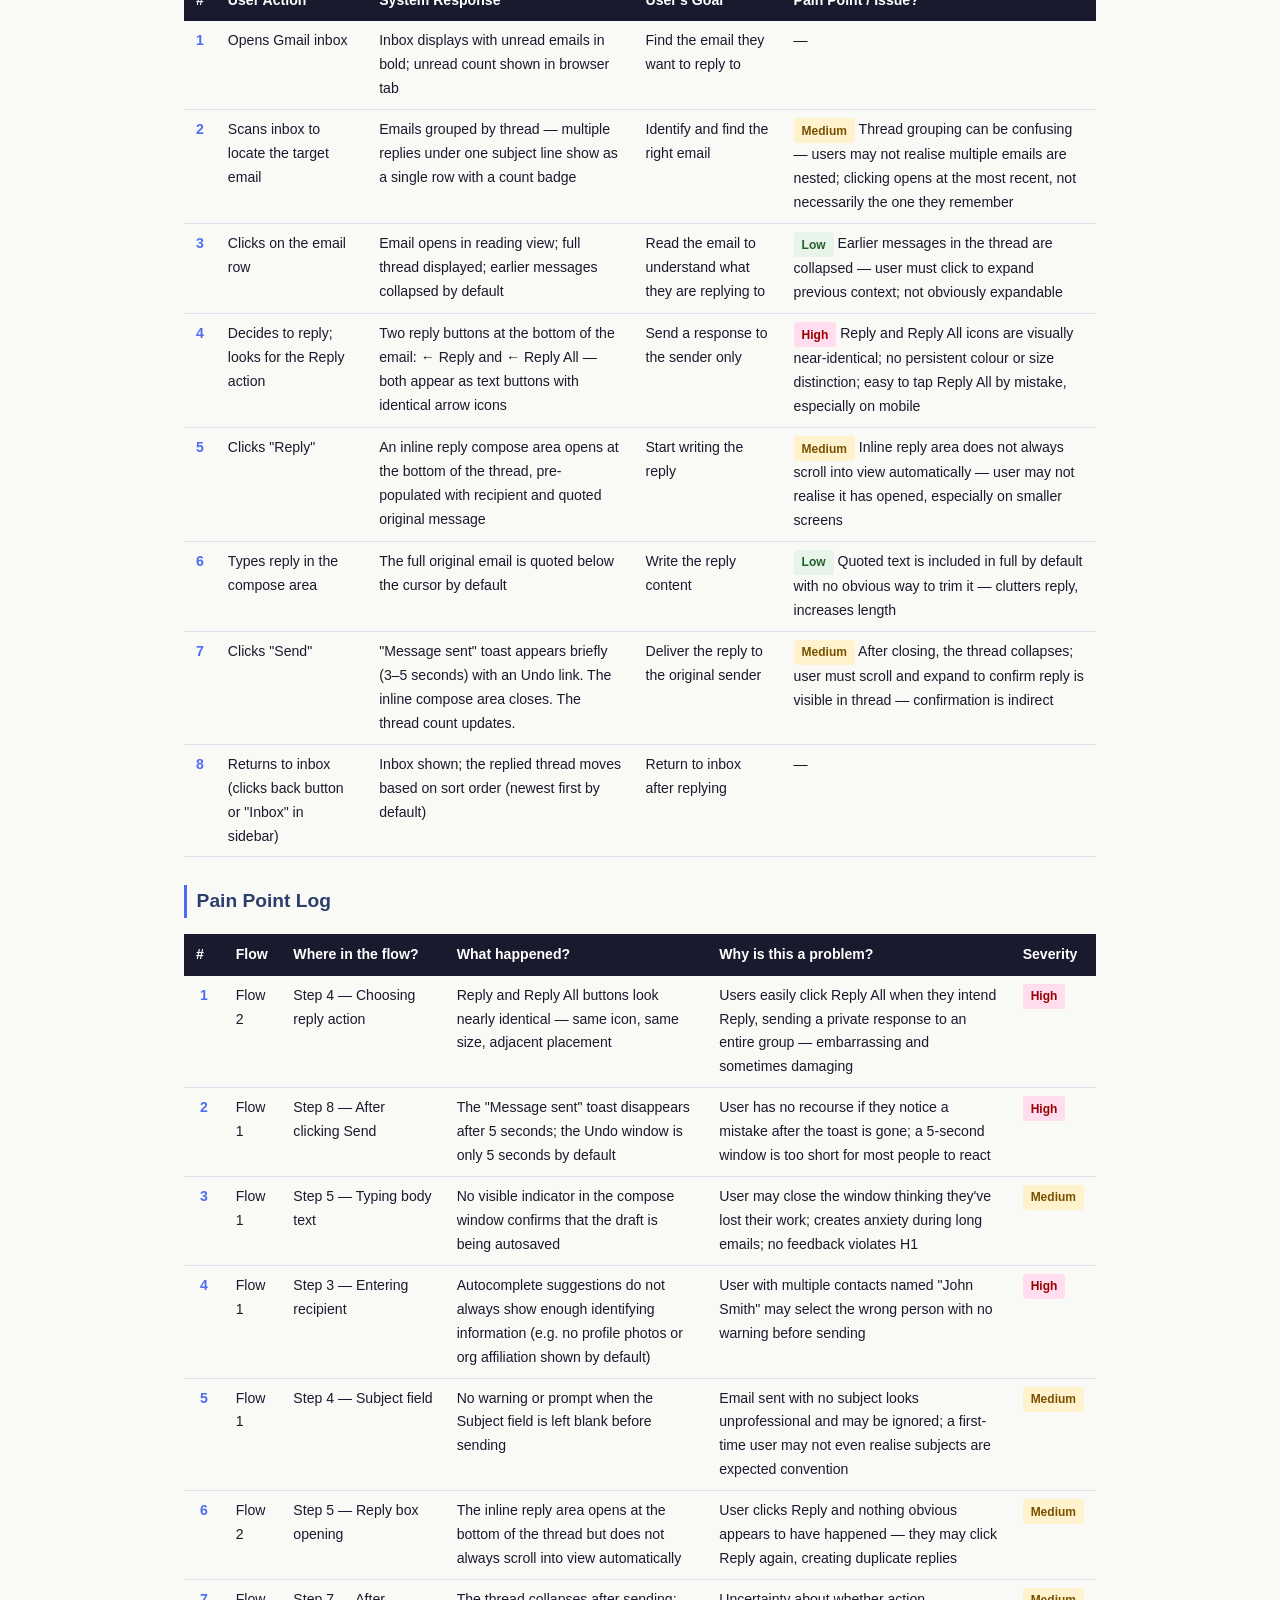
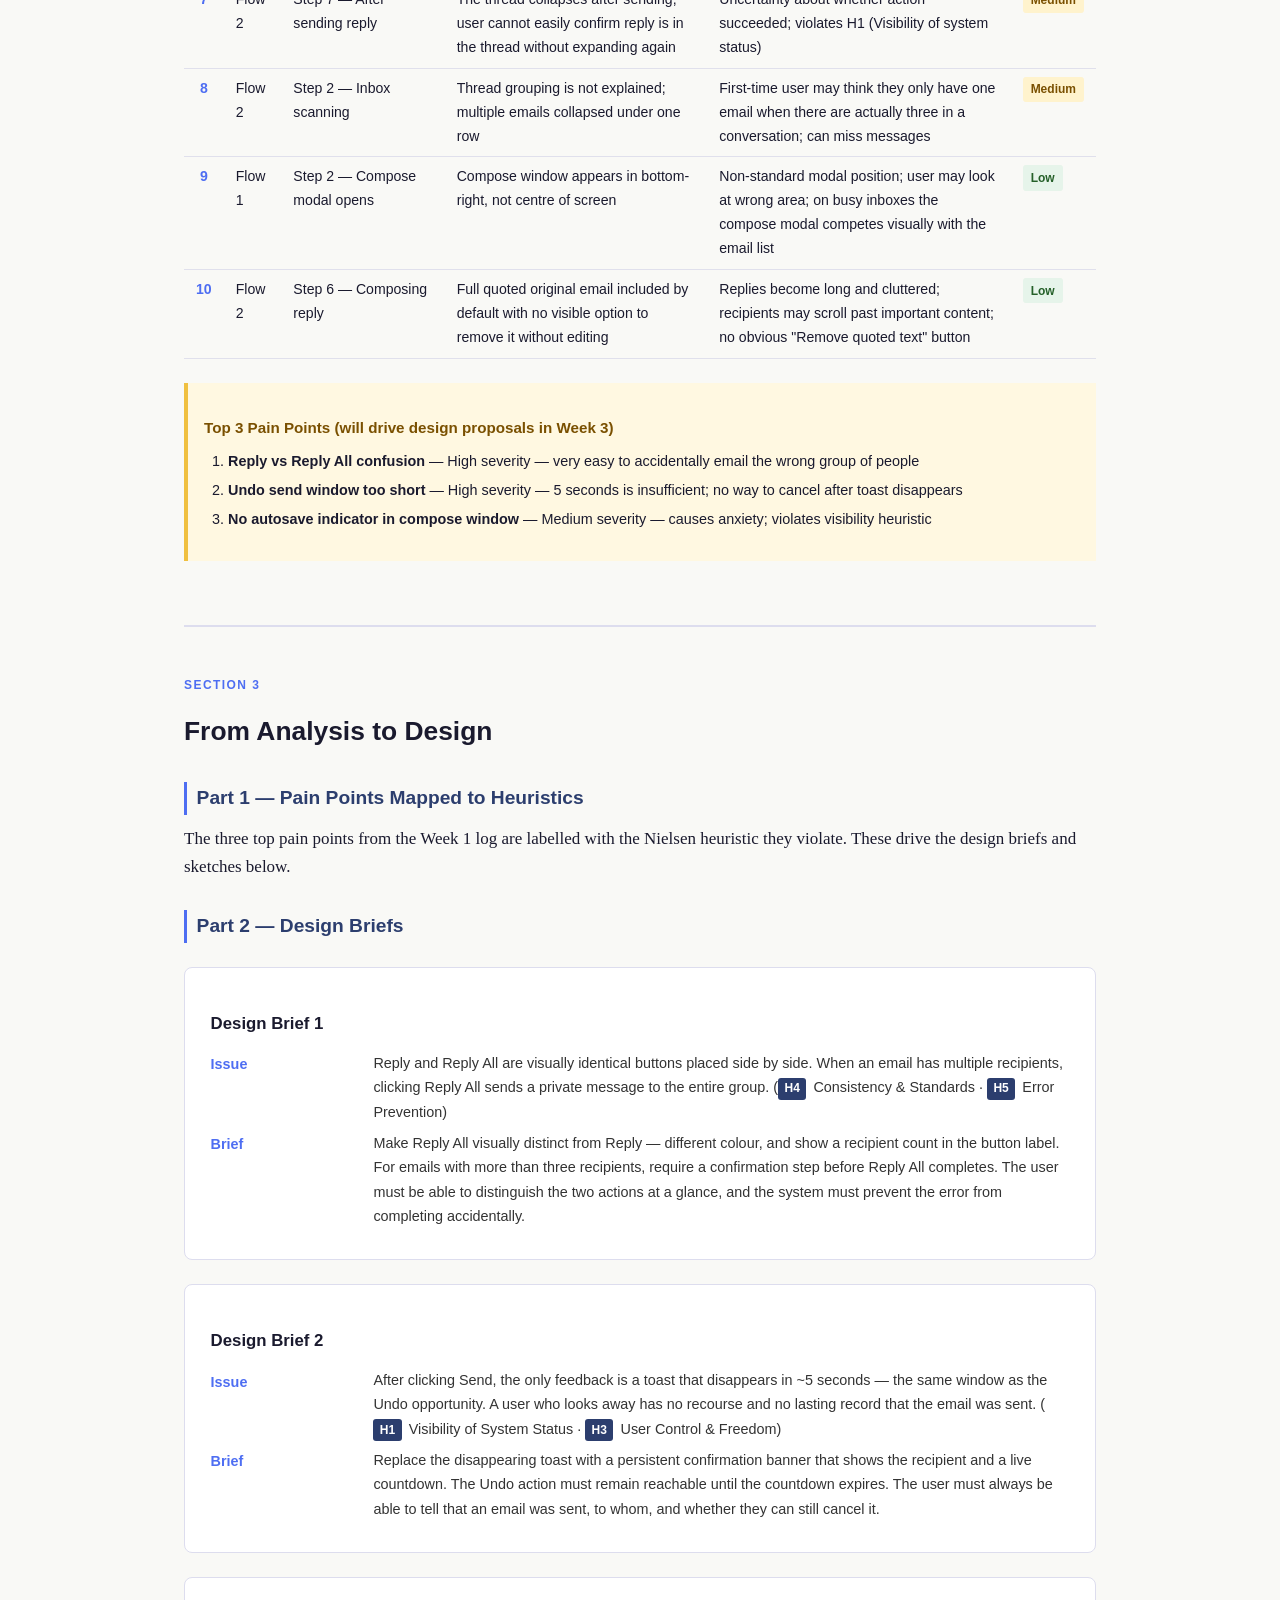
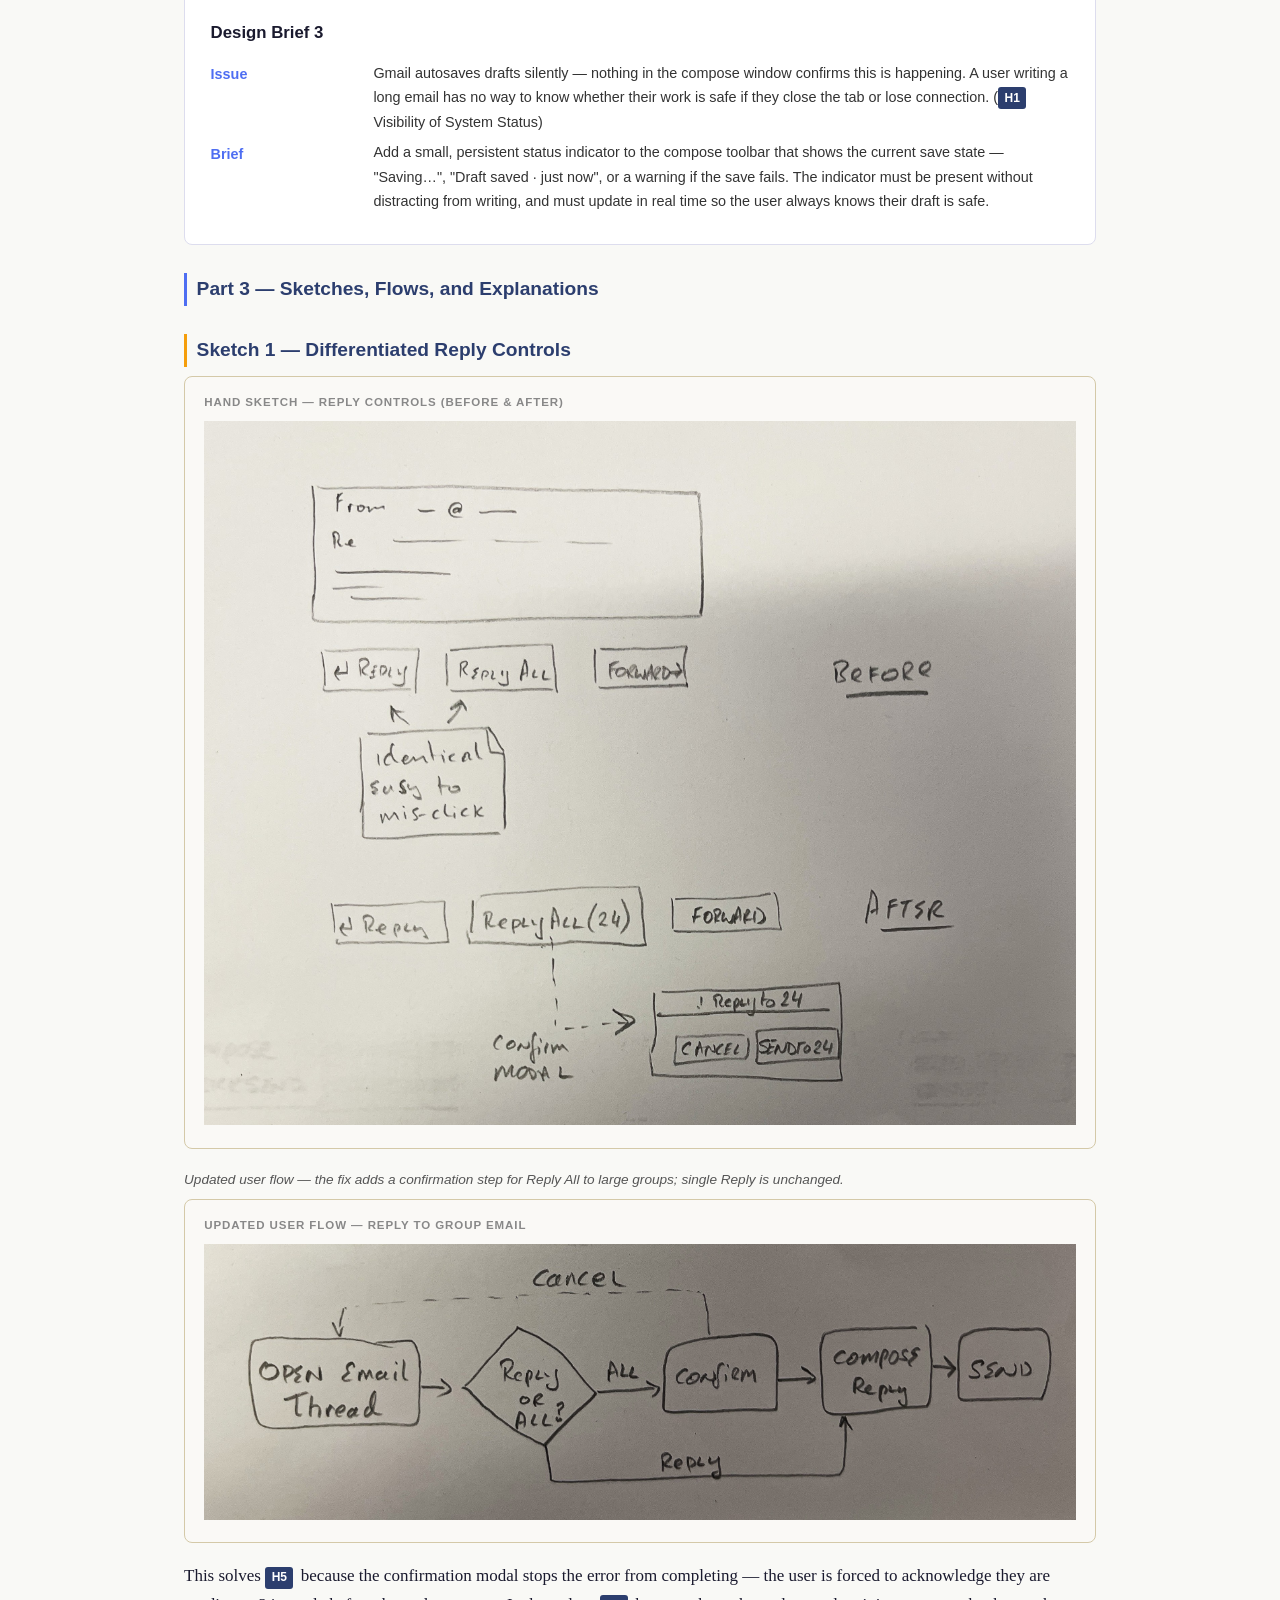
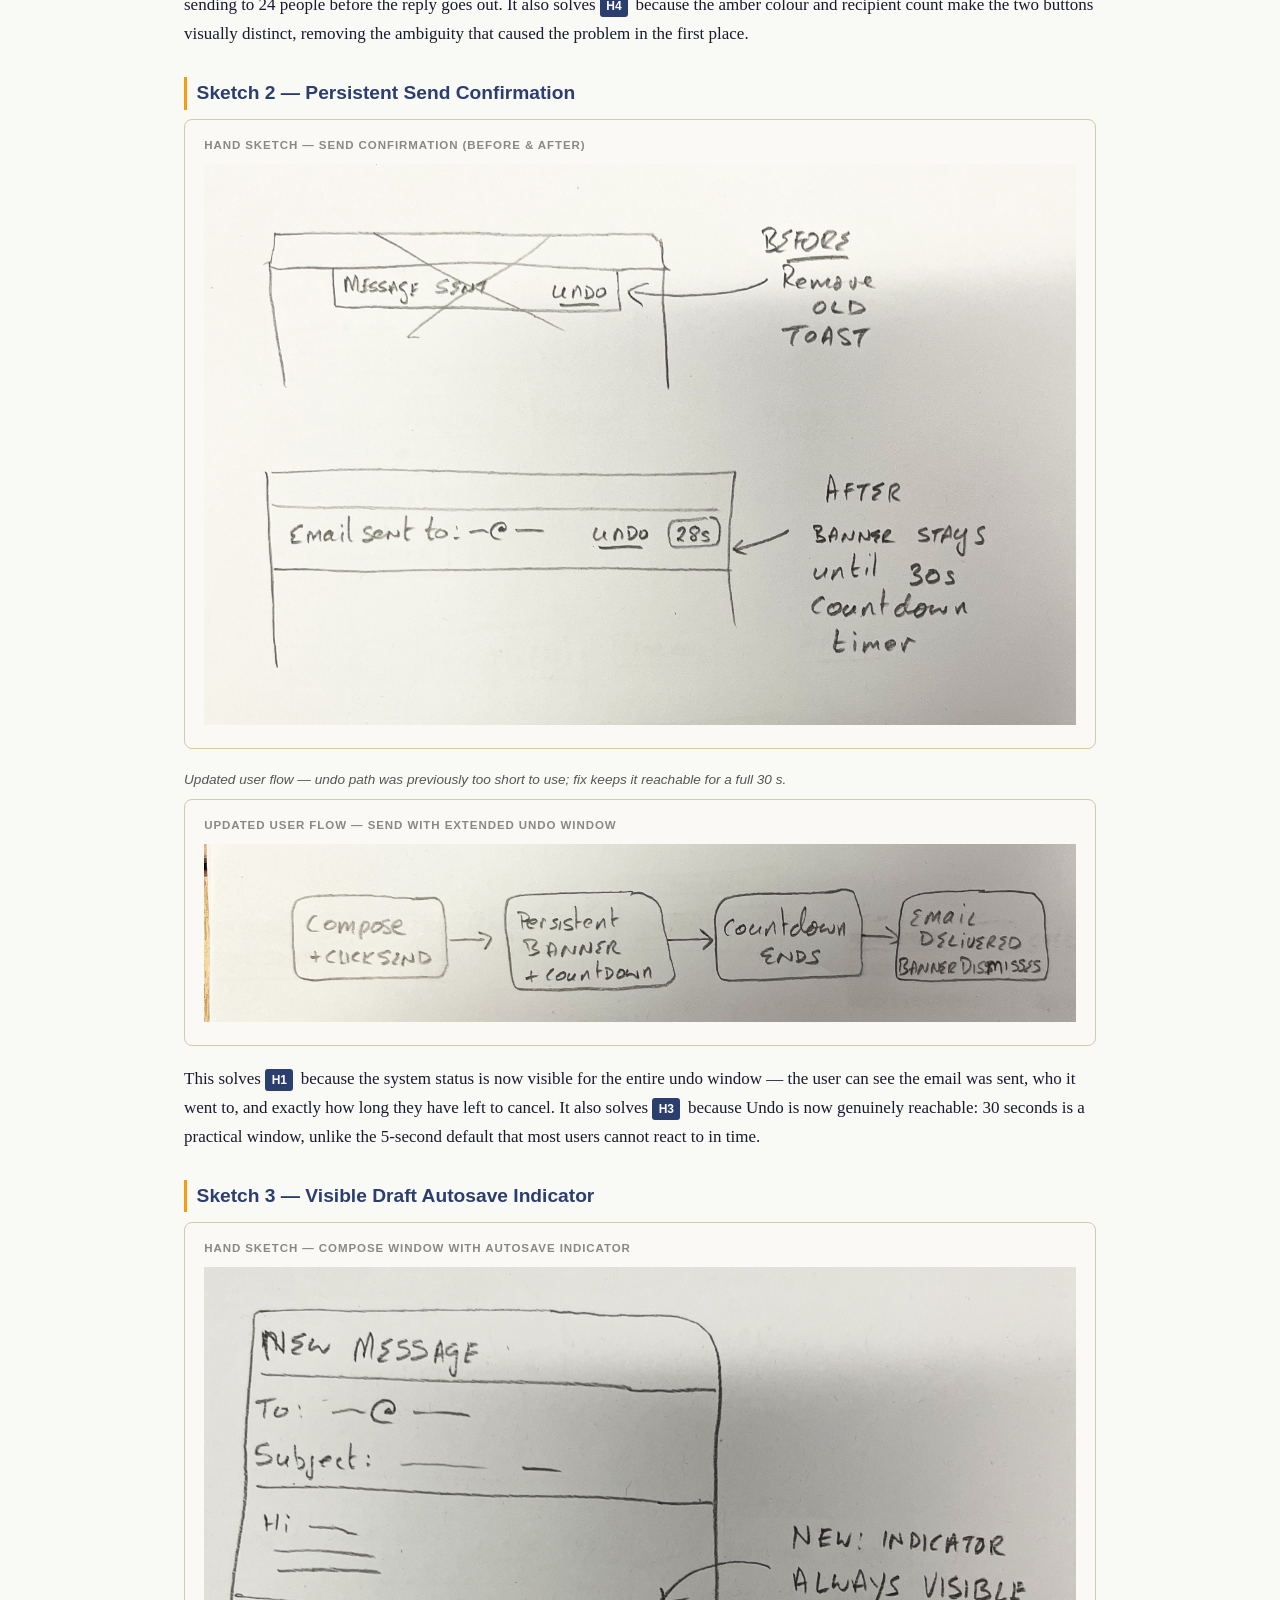
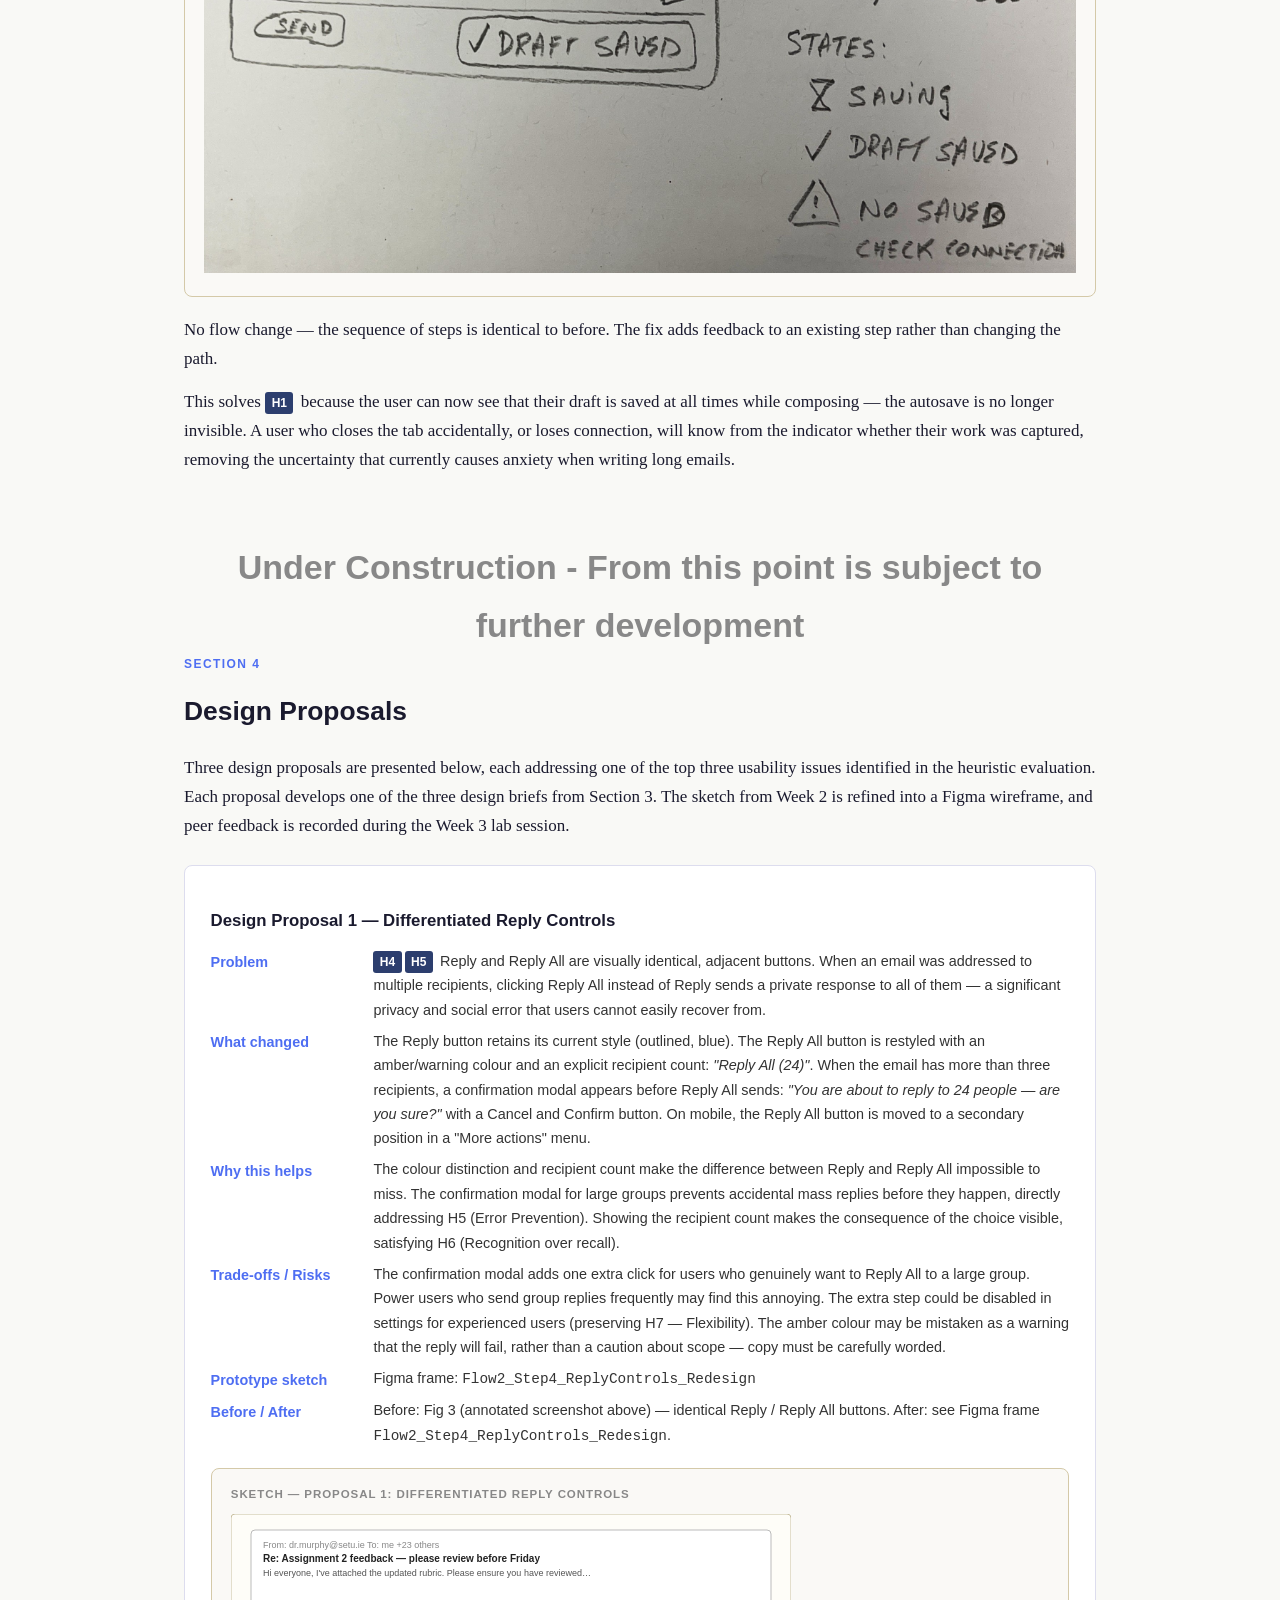
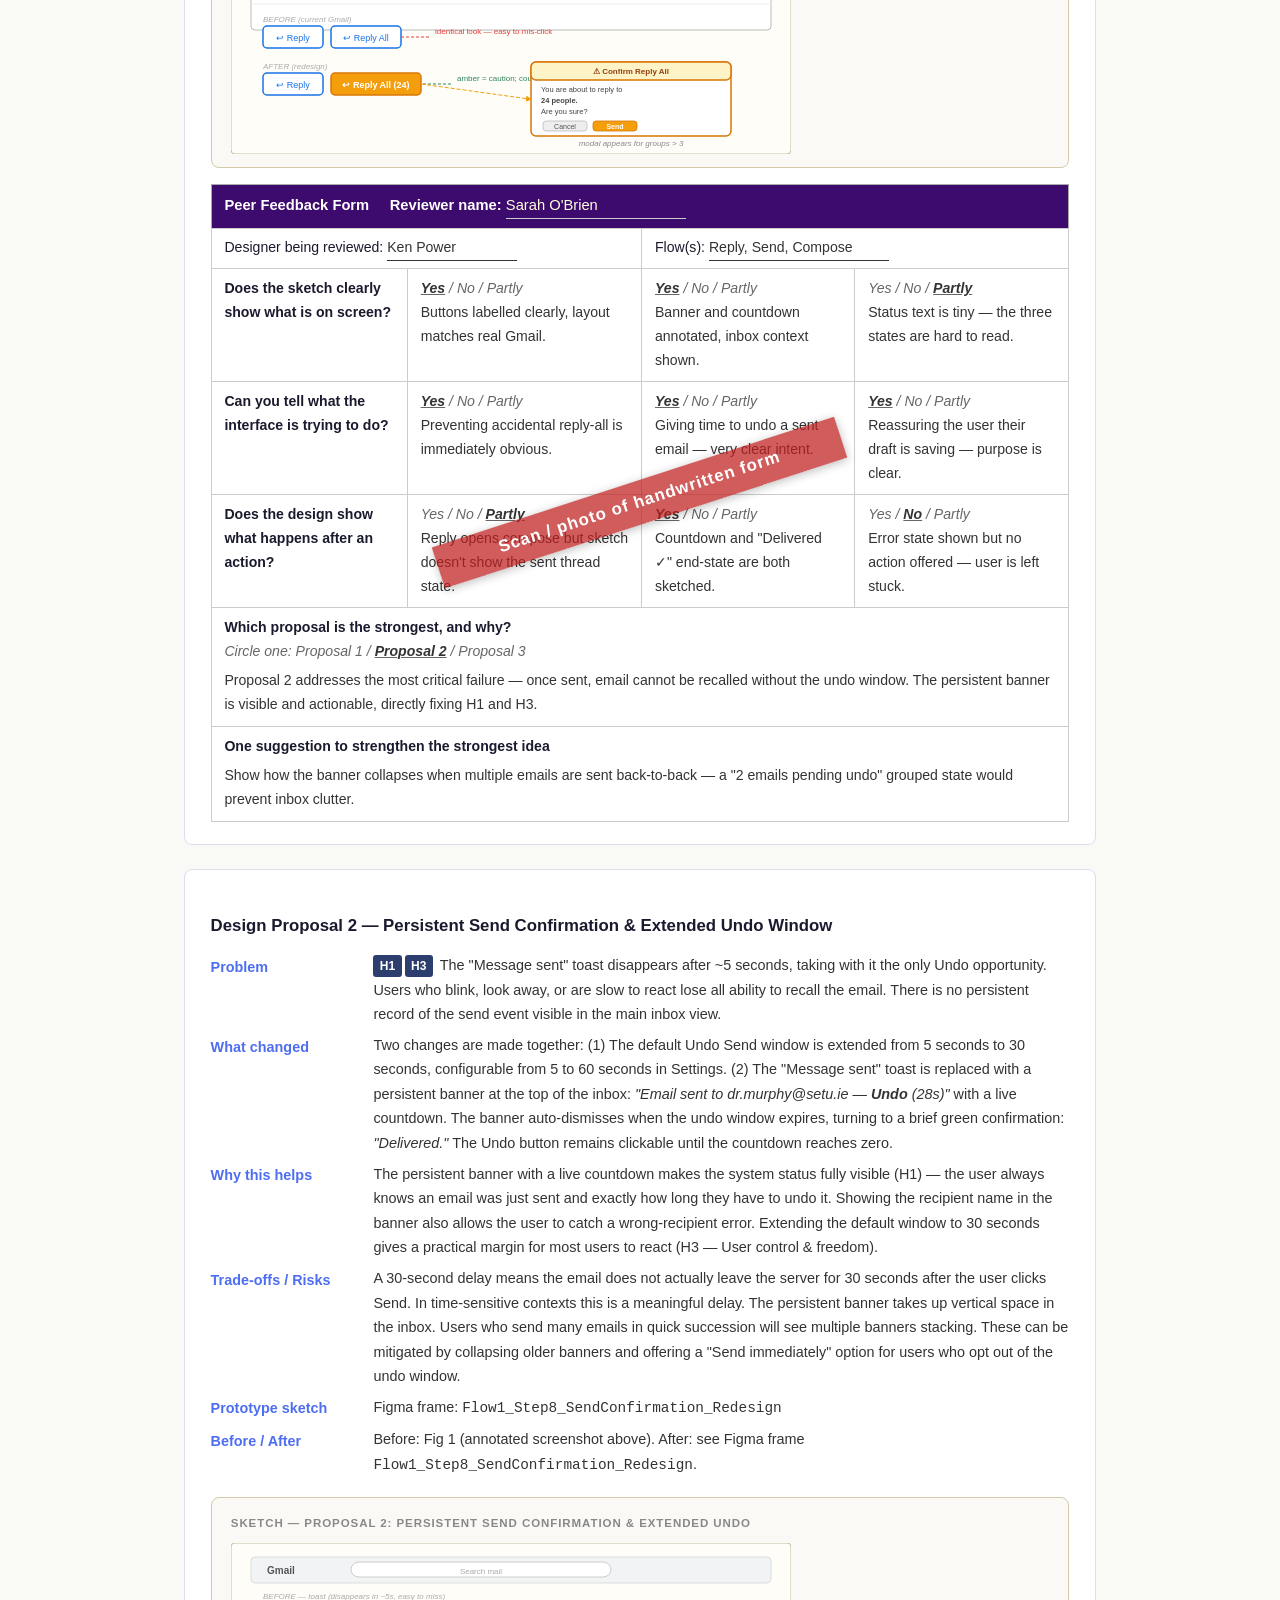
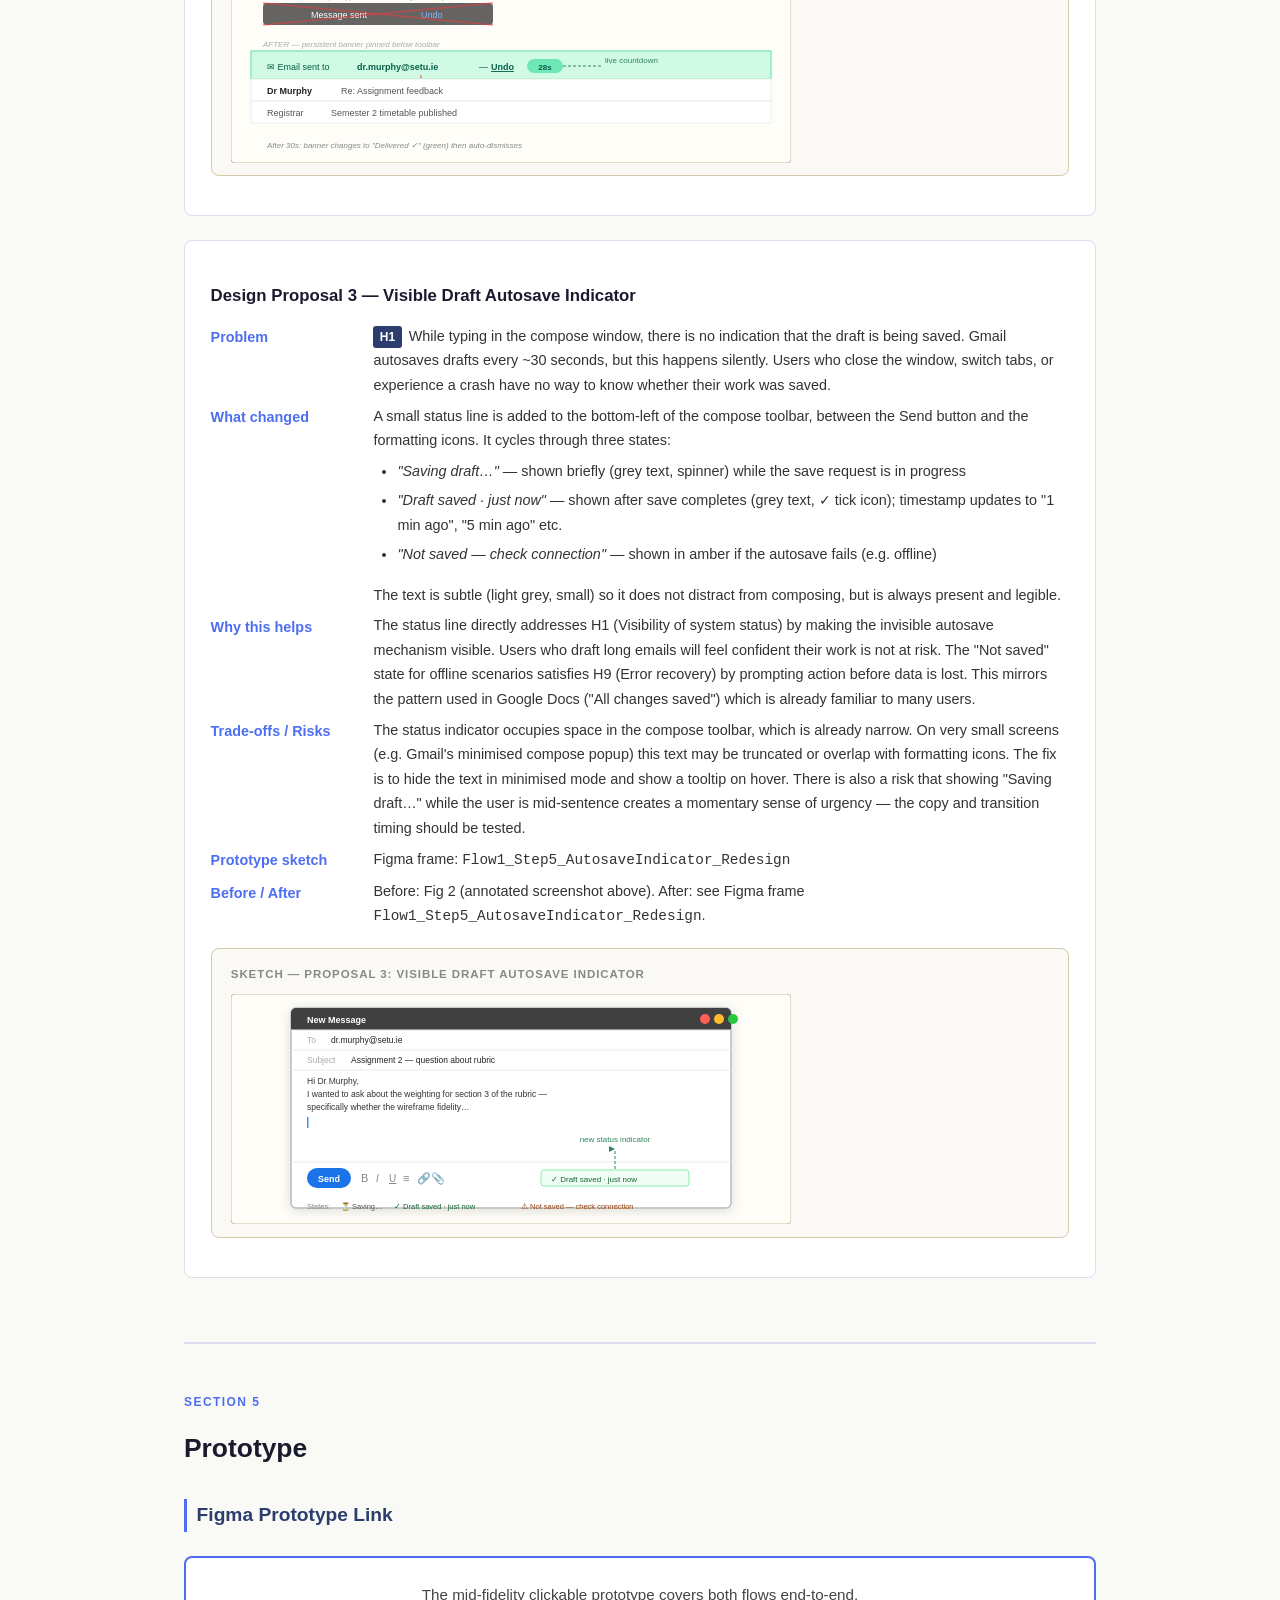
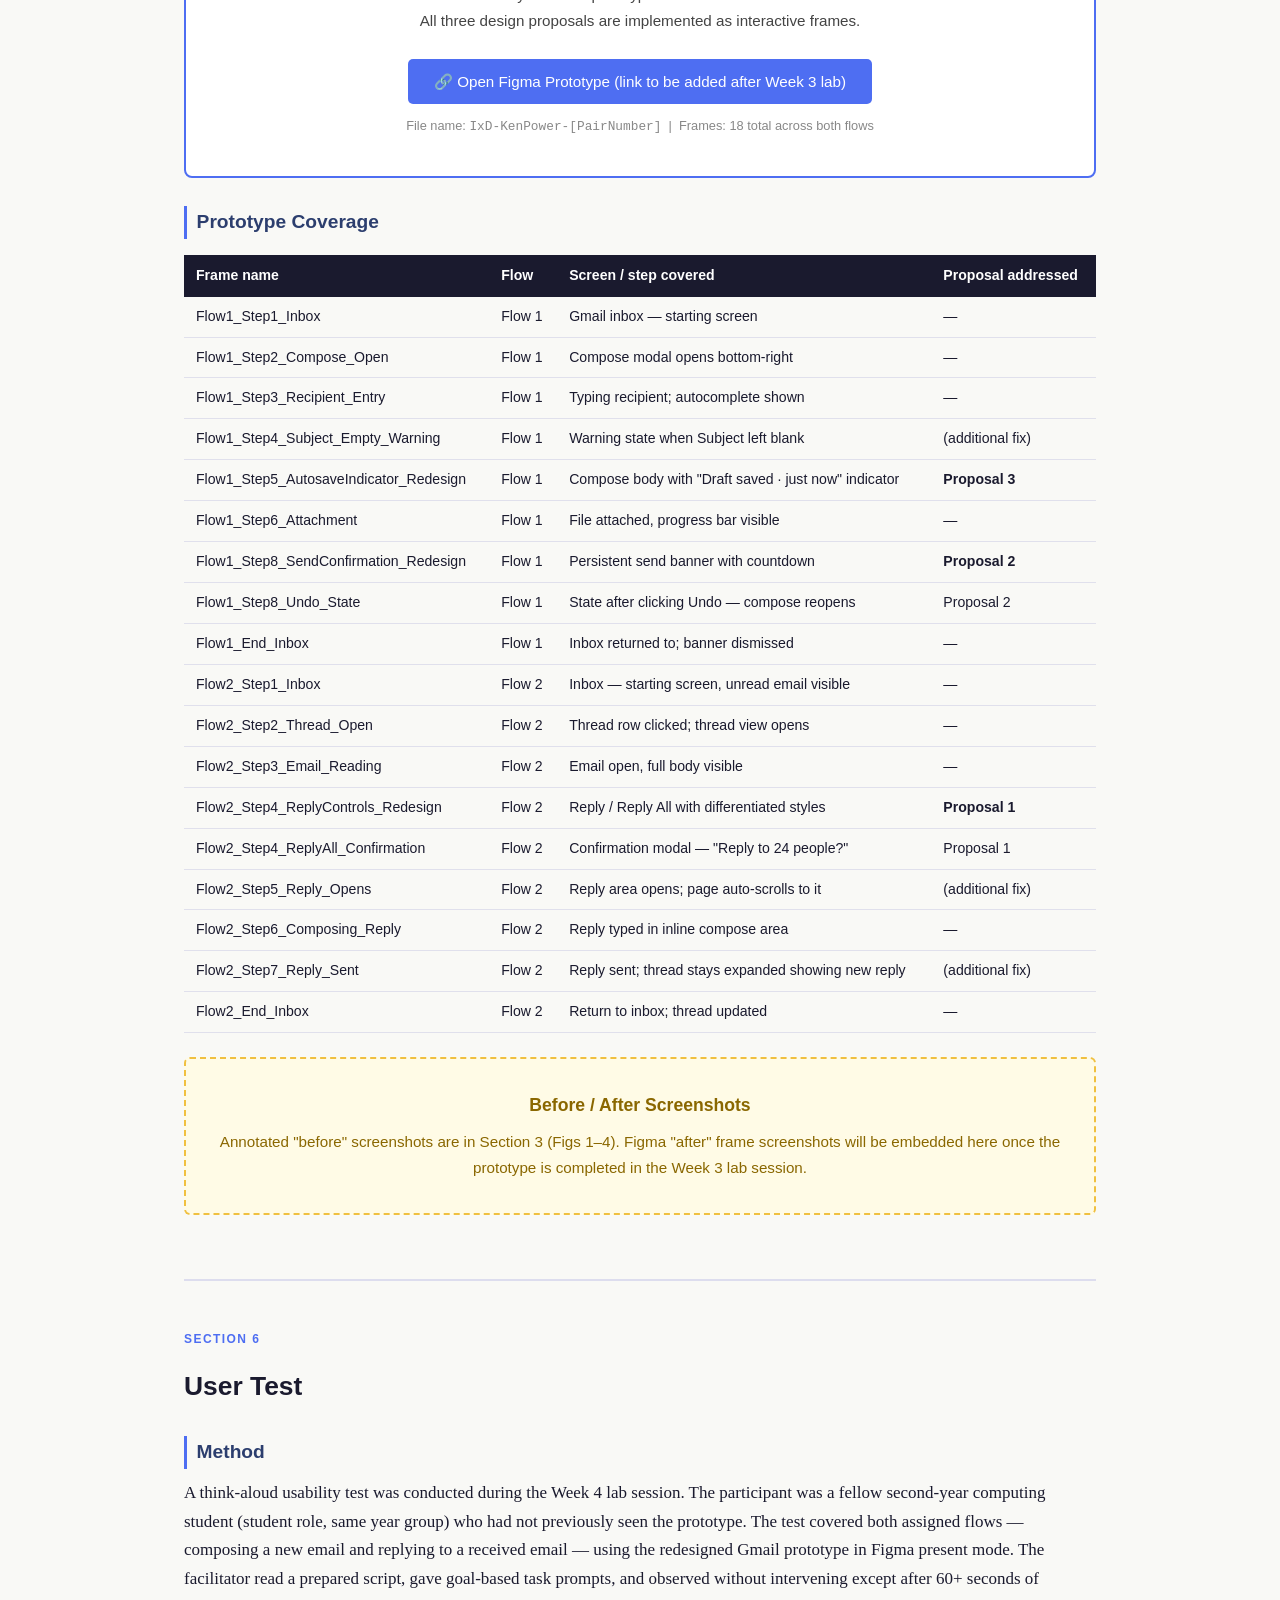
==== commit e52d91fb: "made amazing!" ====
--- a/index.html
+++ b/index.html
@@ -33,7 +33,7 @@
     <main>
       <section id="introduction">
         <p class="_w">Section 1</p>
-        <h2>Introduction</h2>
+        <h2>Introduction!</h2>
 
         <h3>About the Application</h3>
         <p>
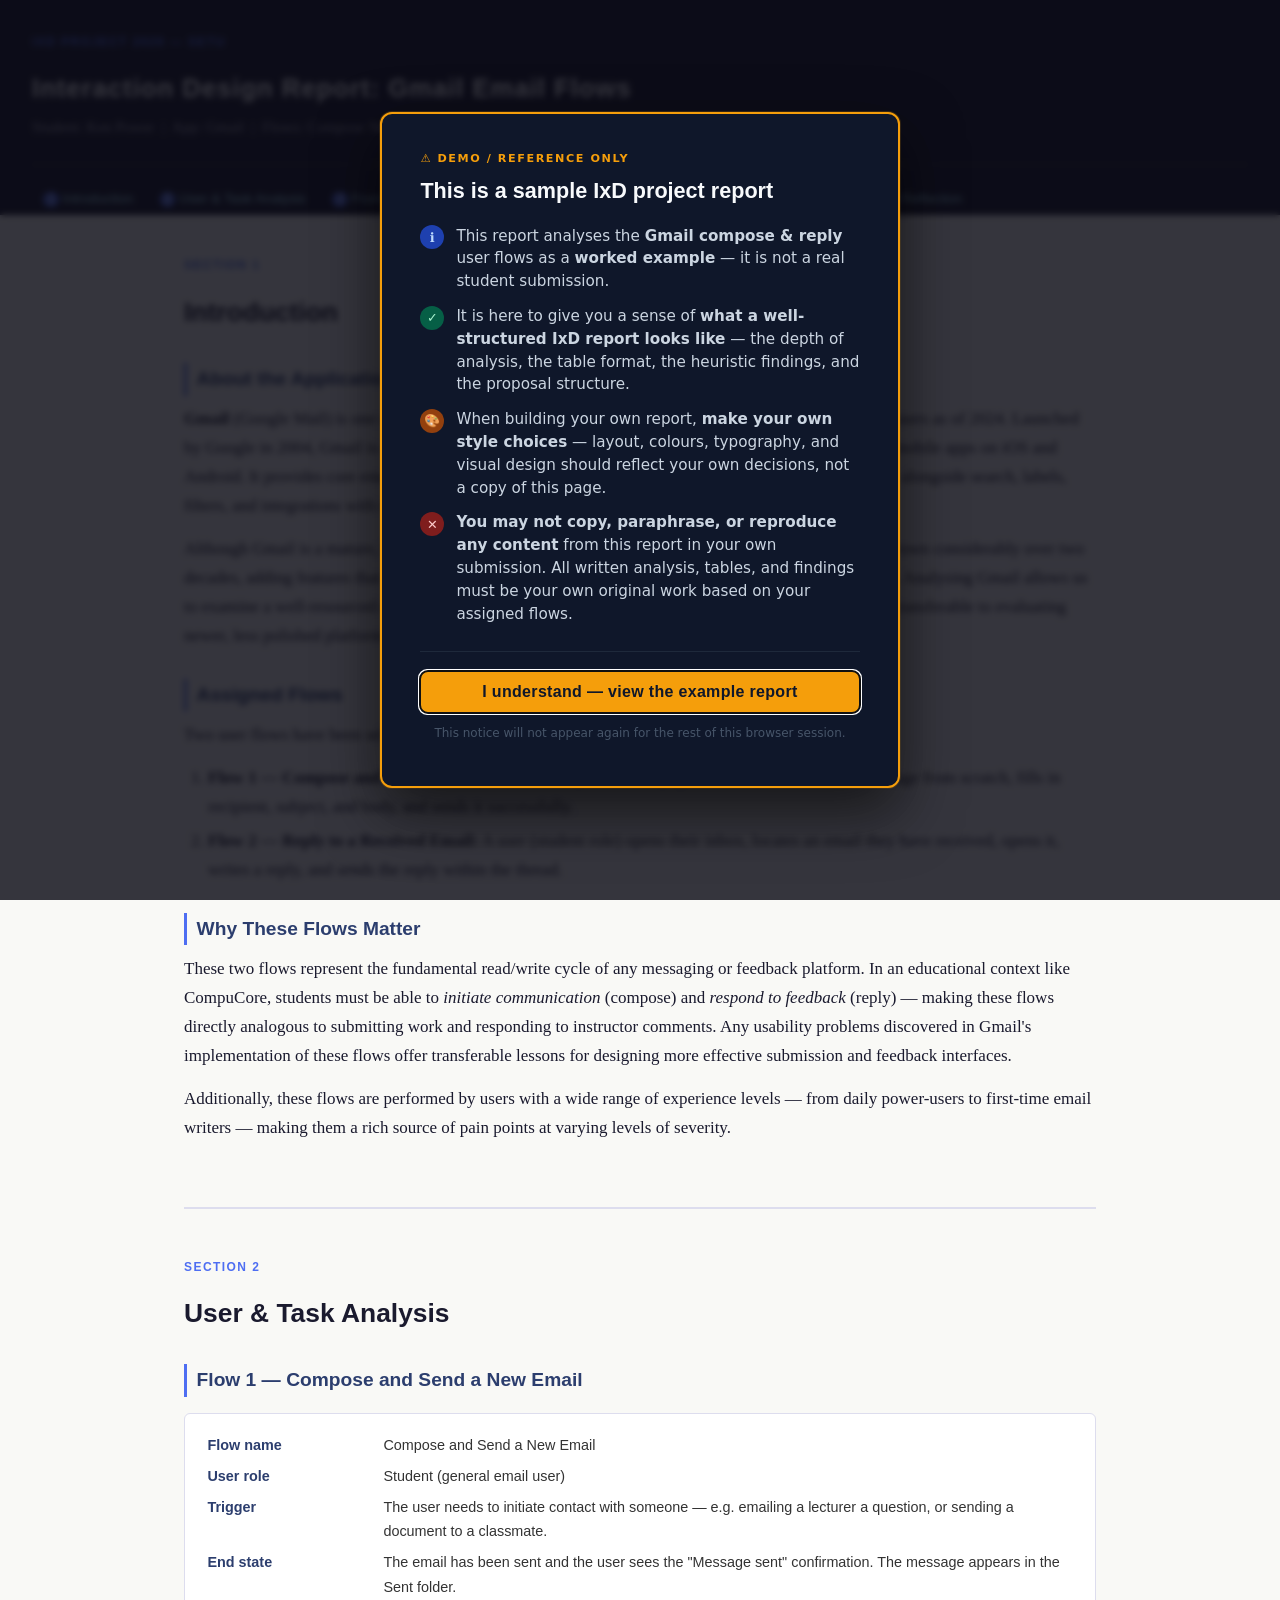
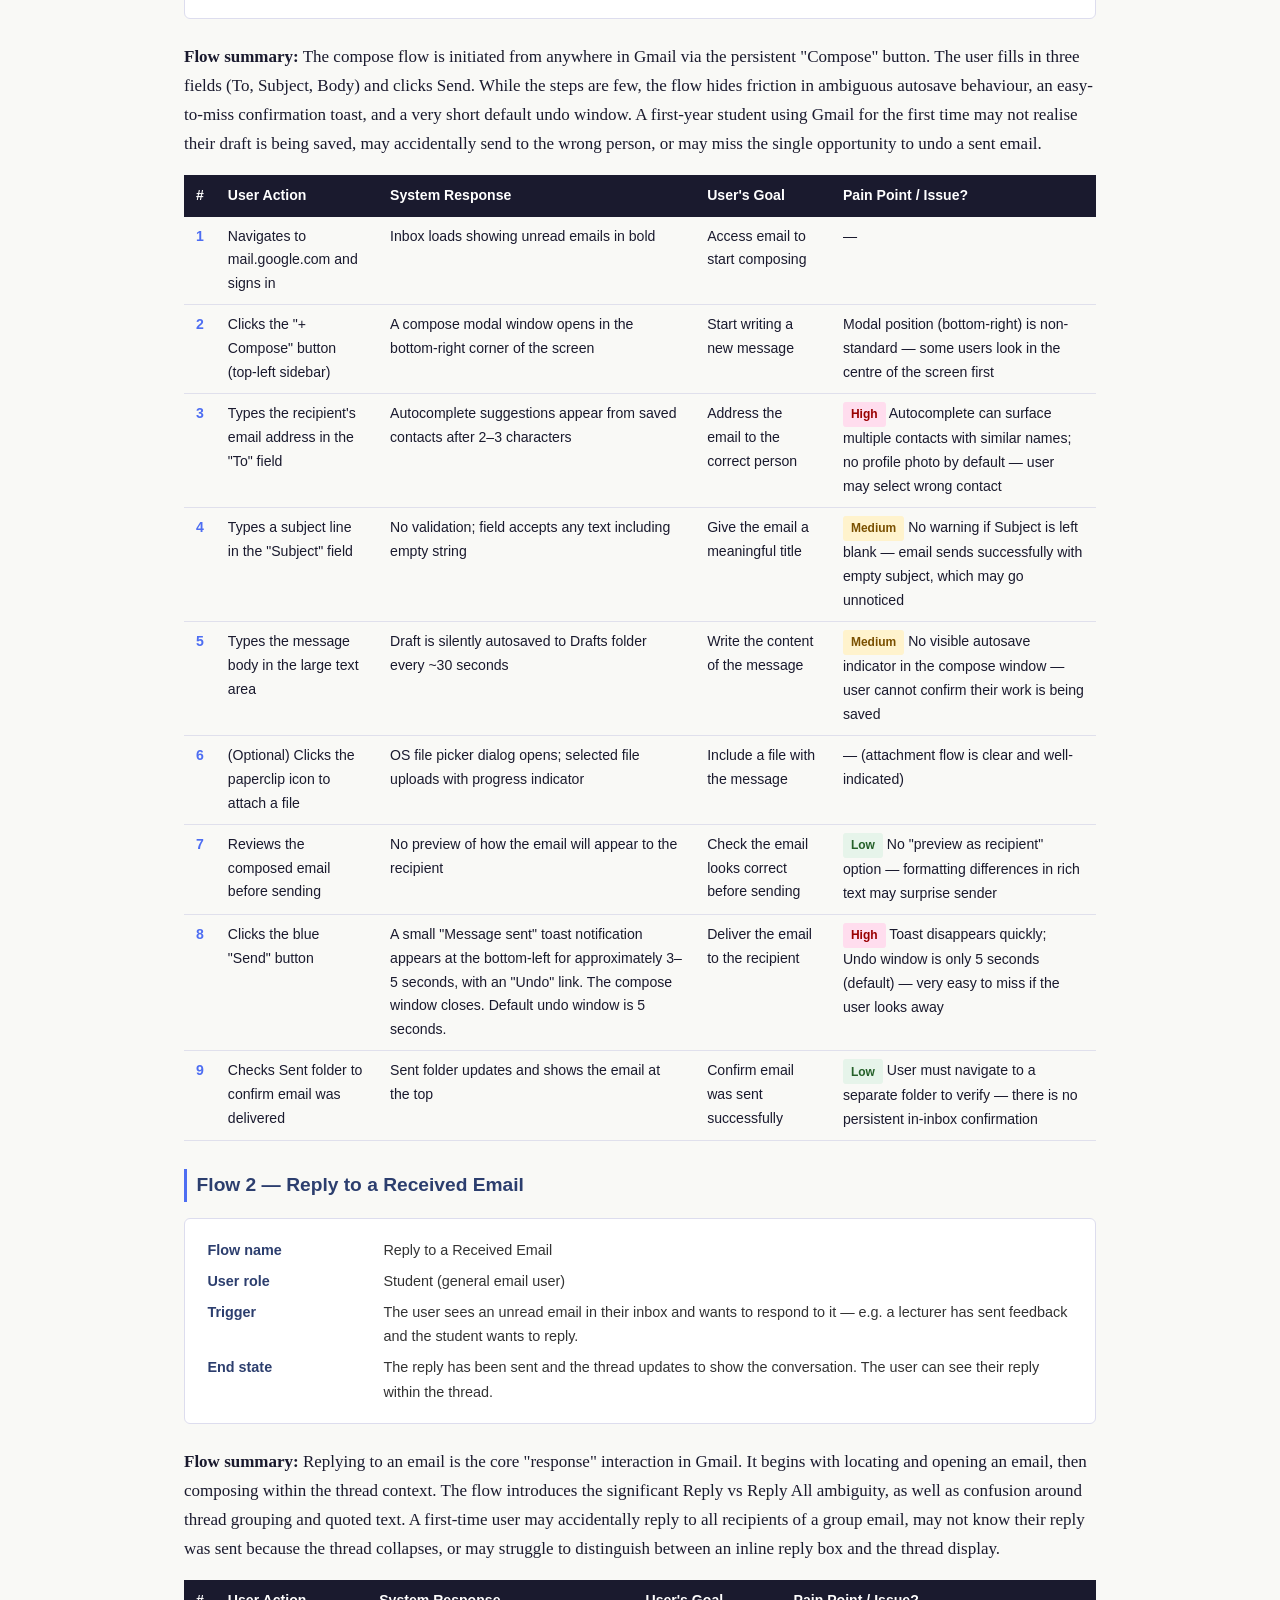
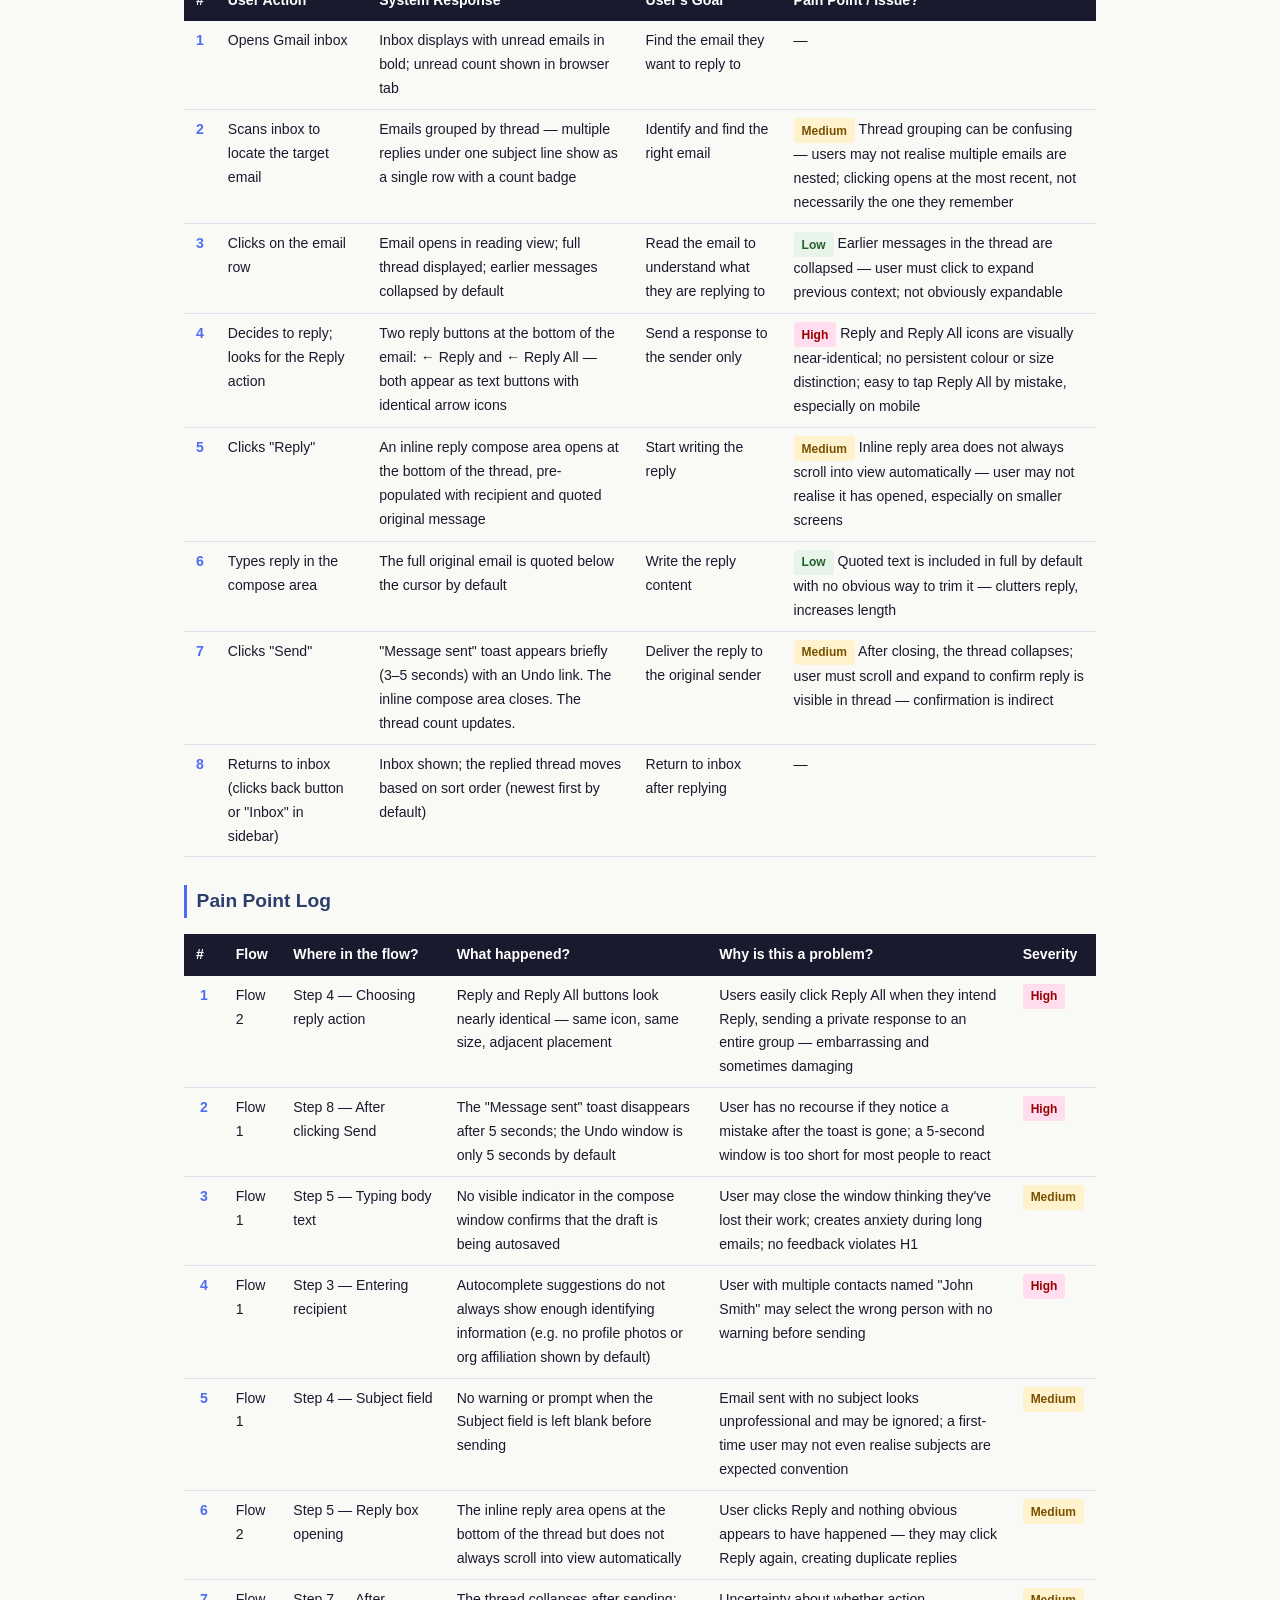
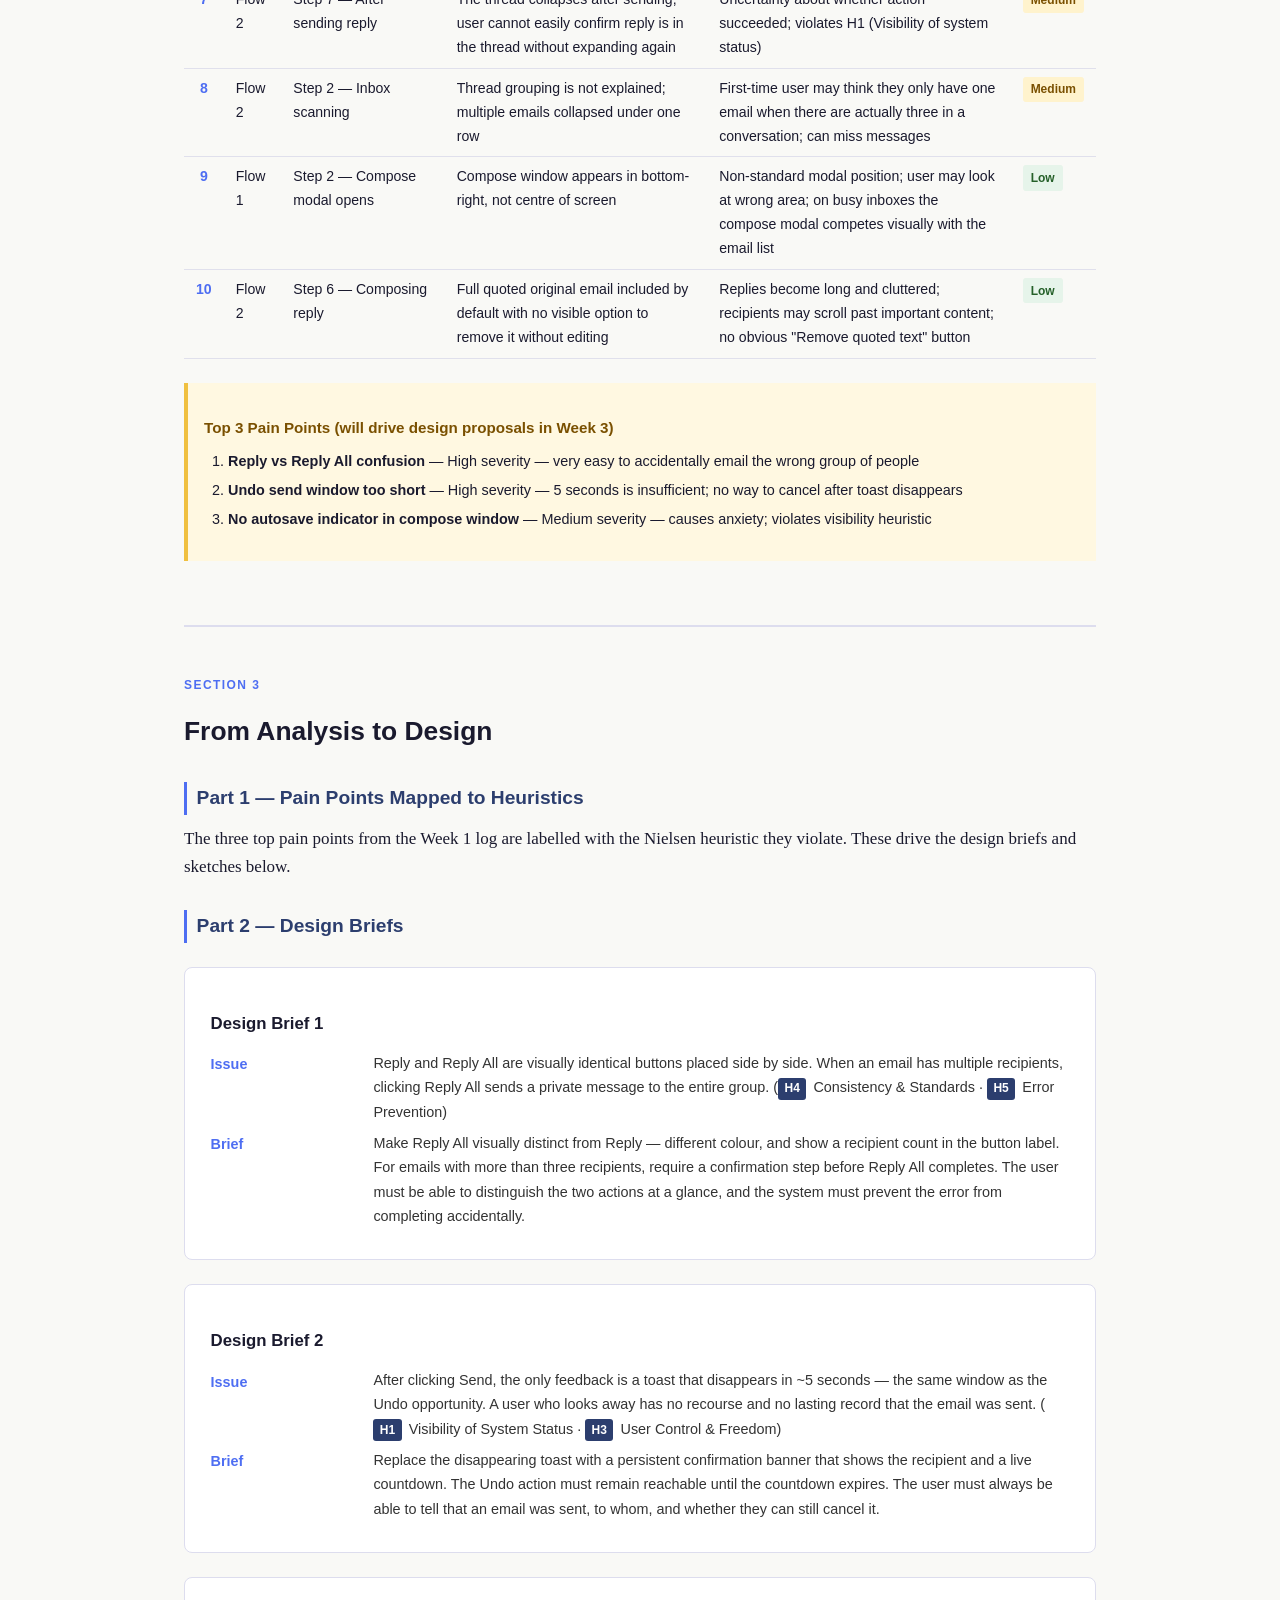
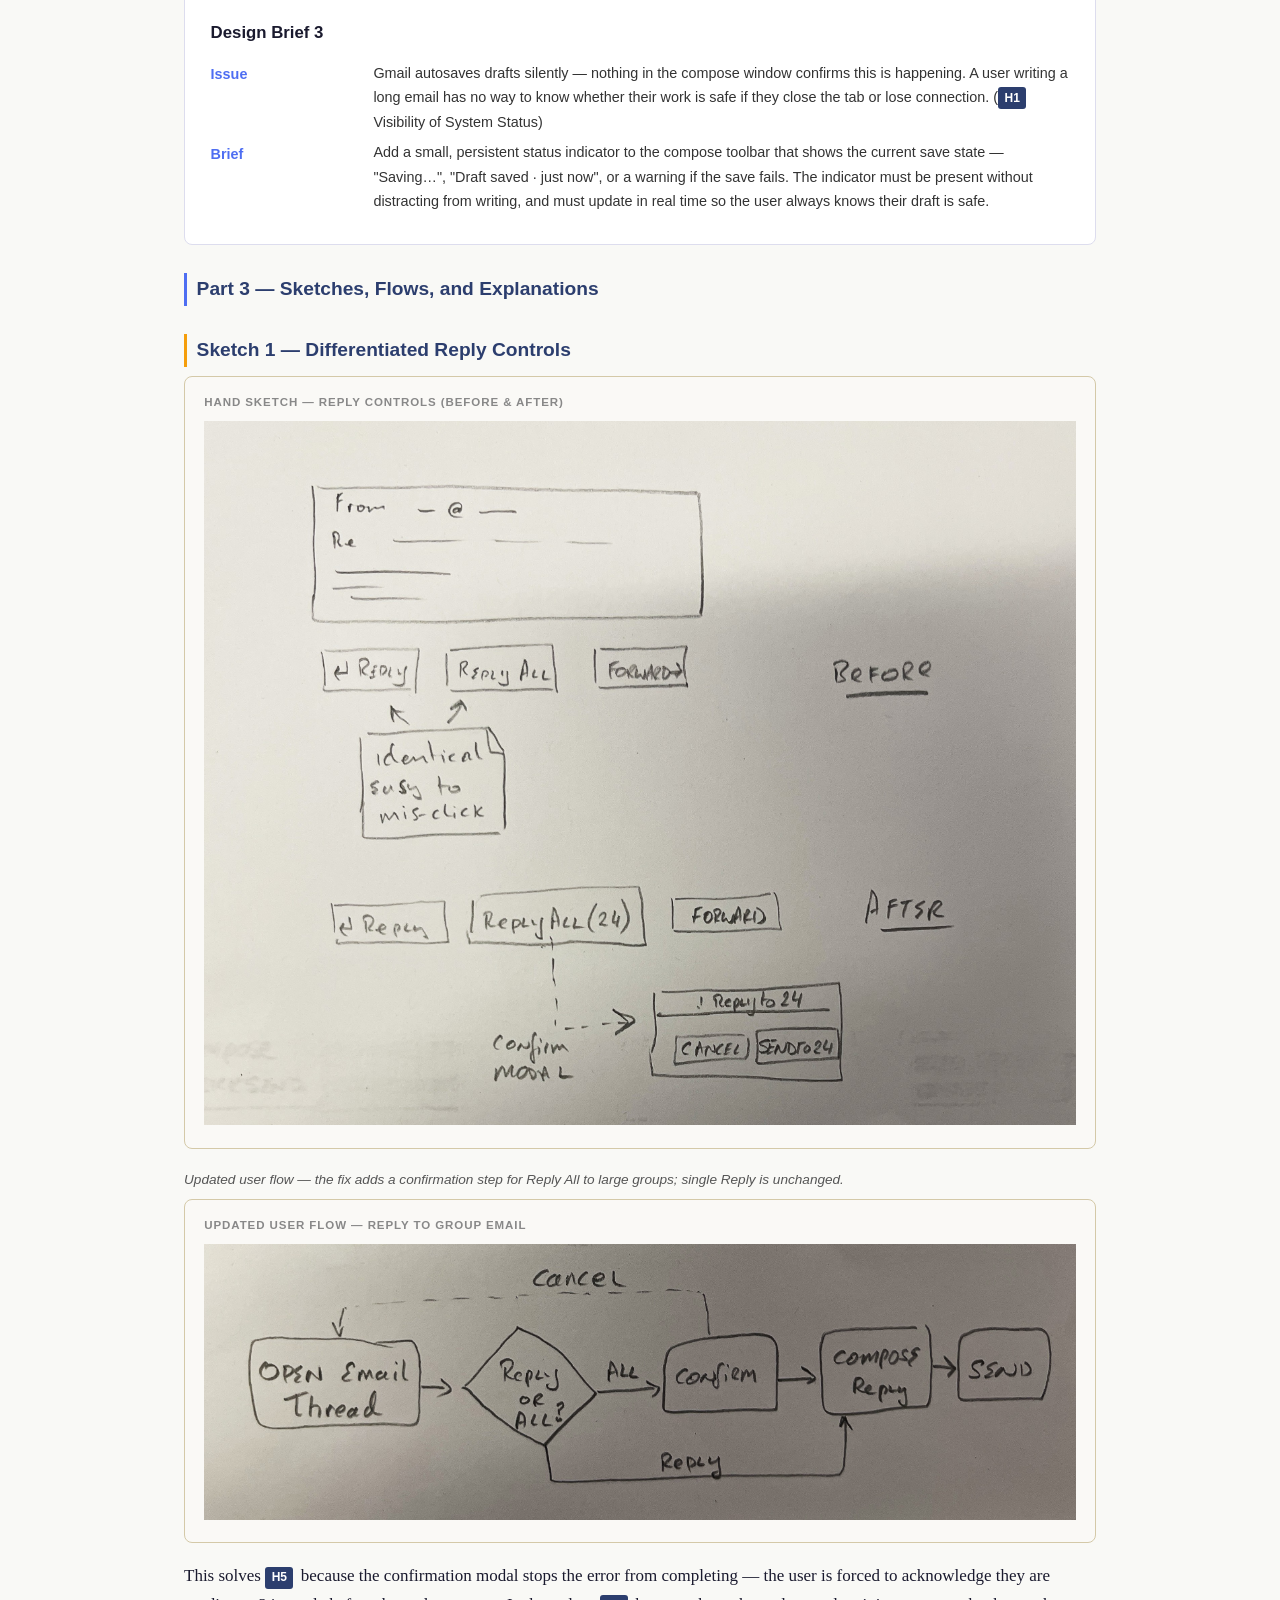
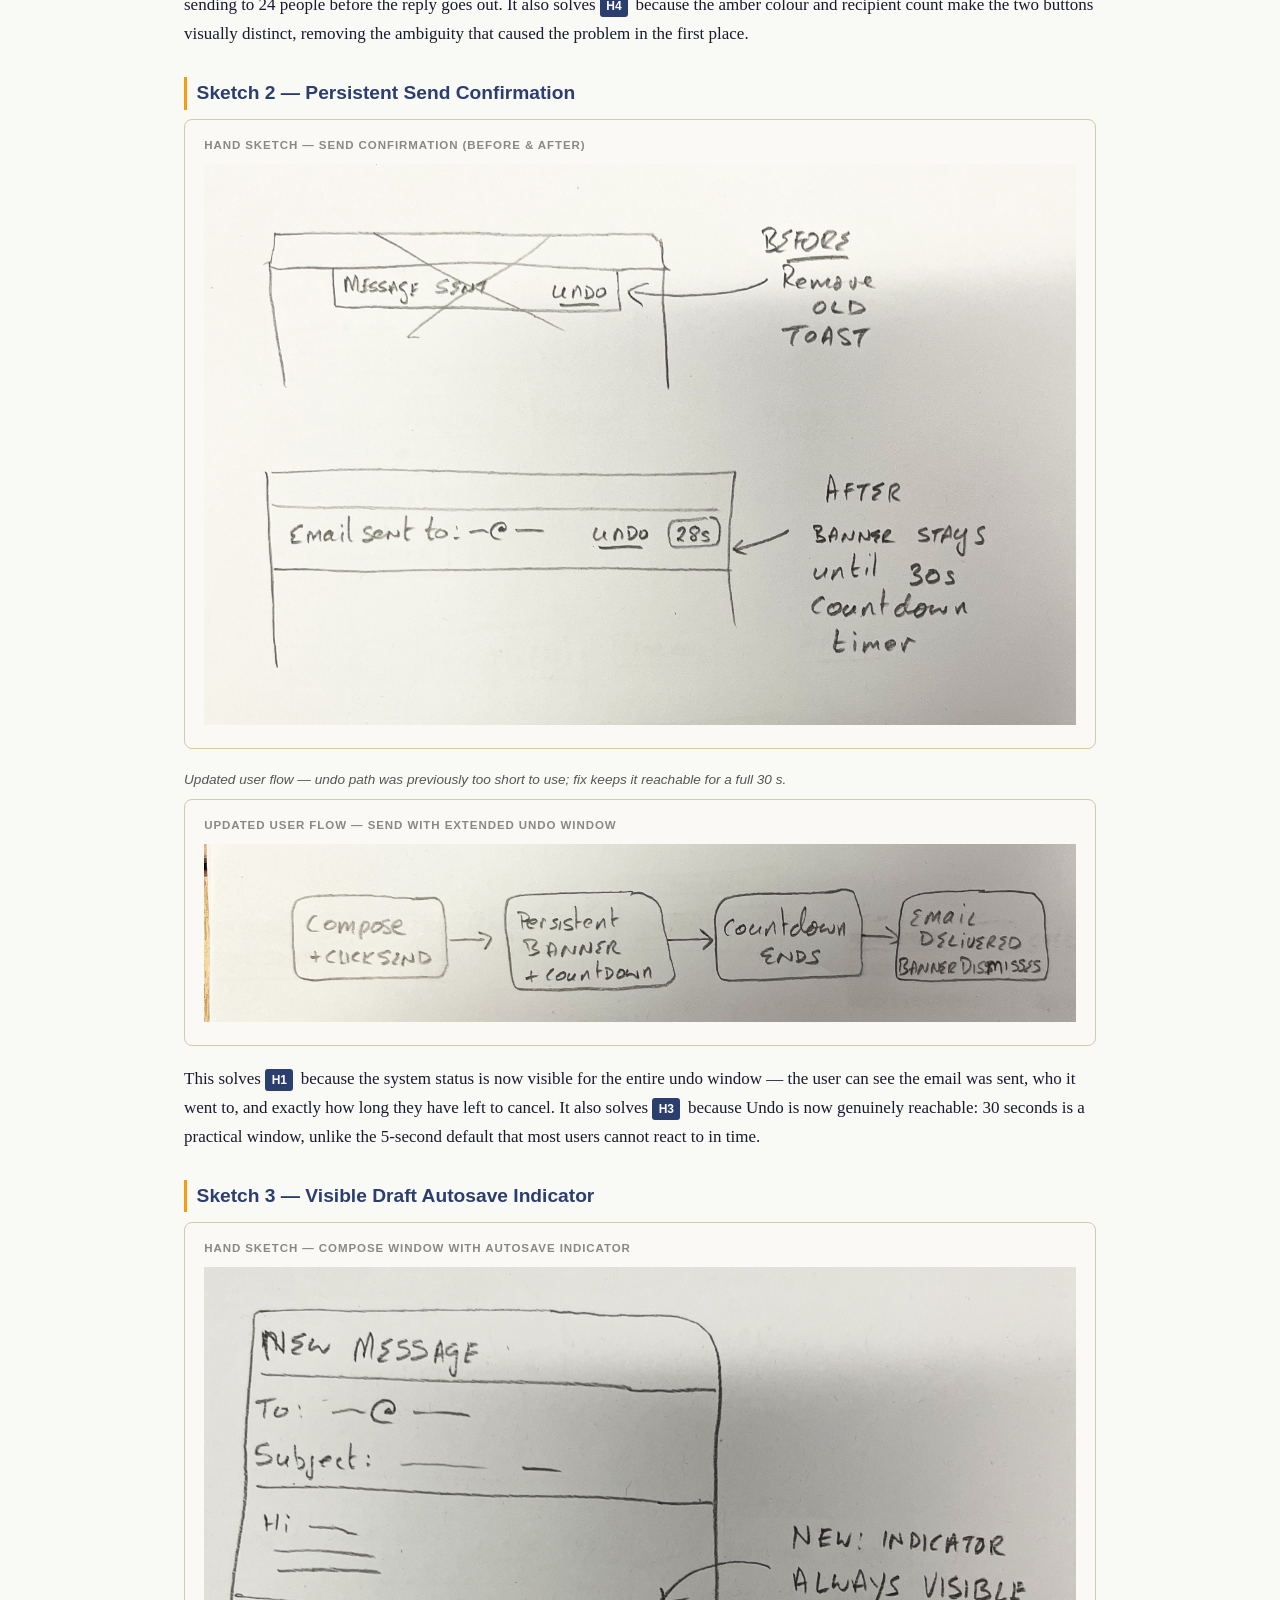
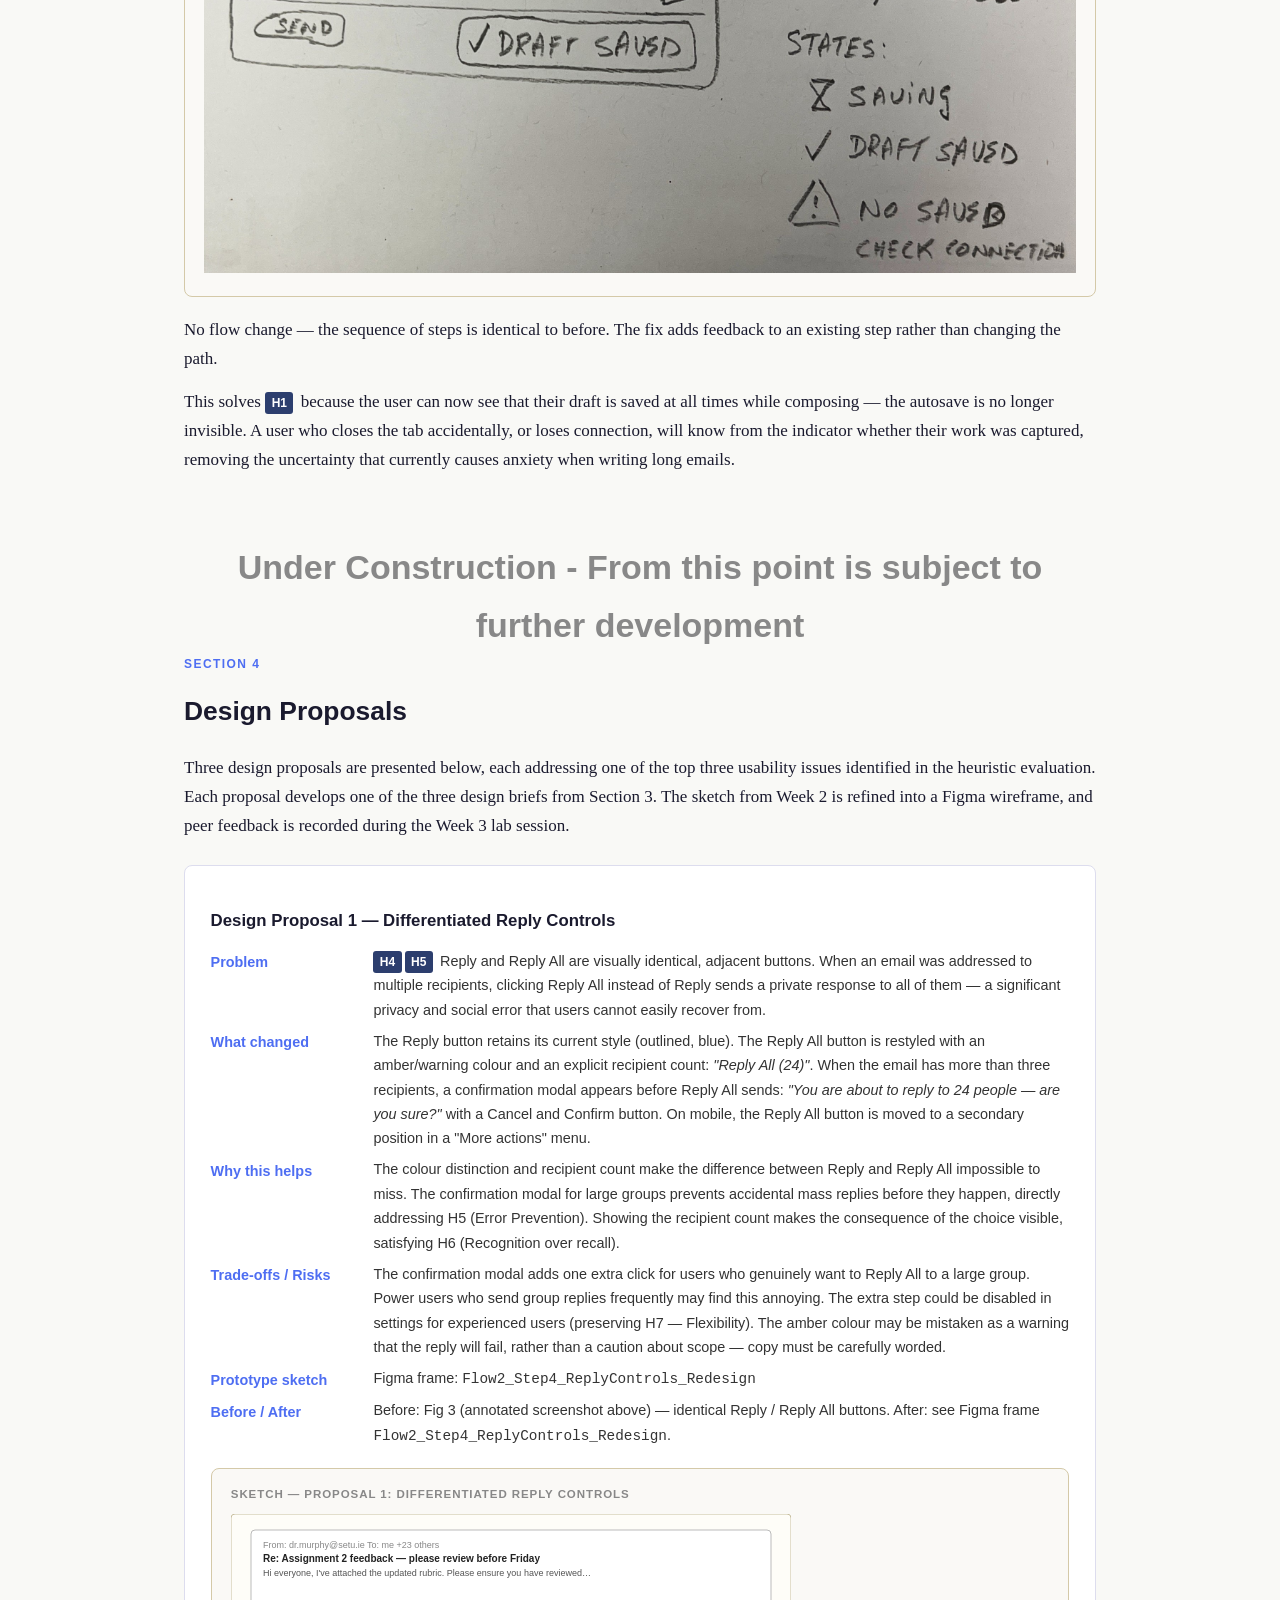
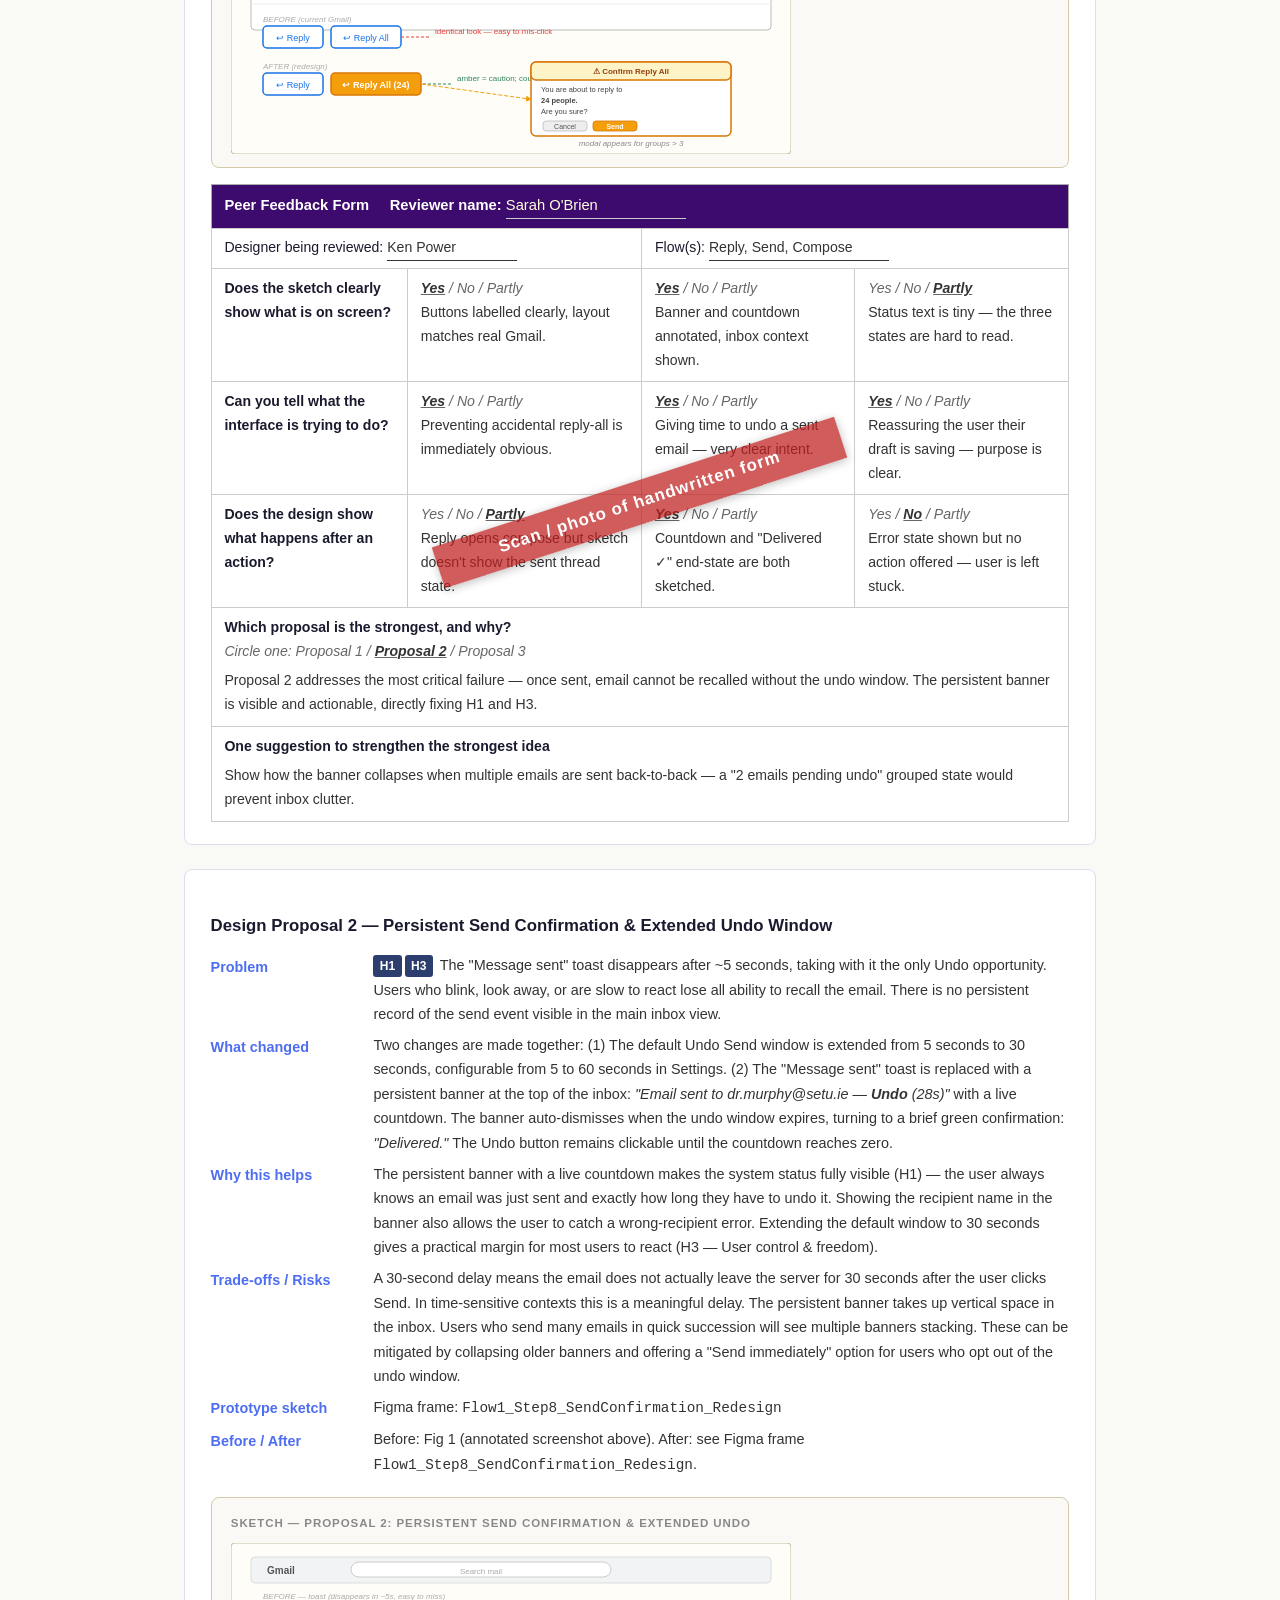
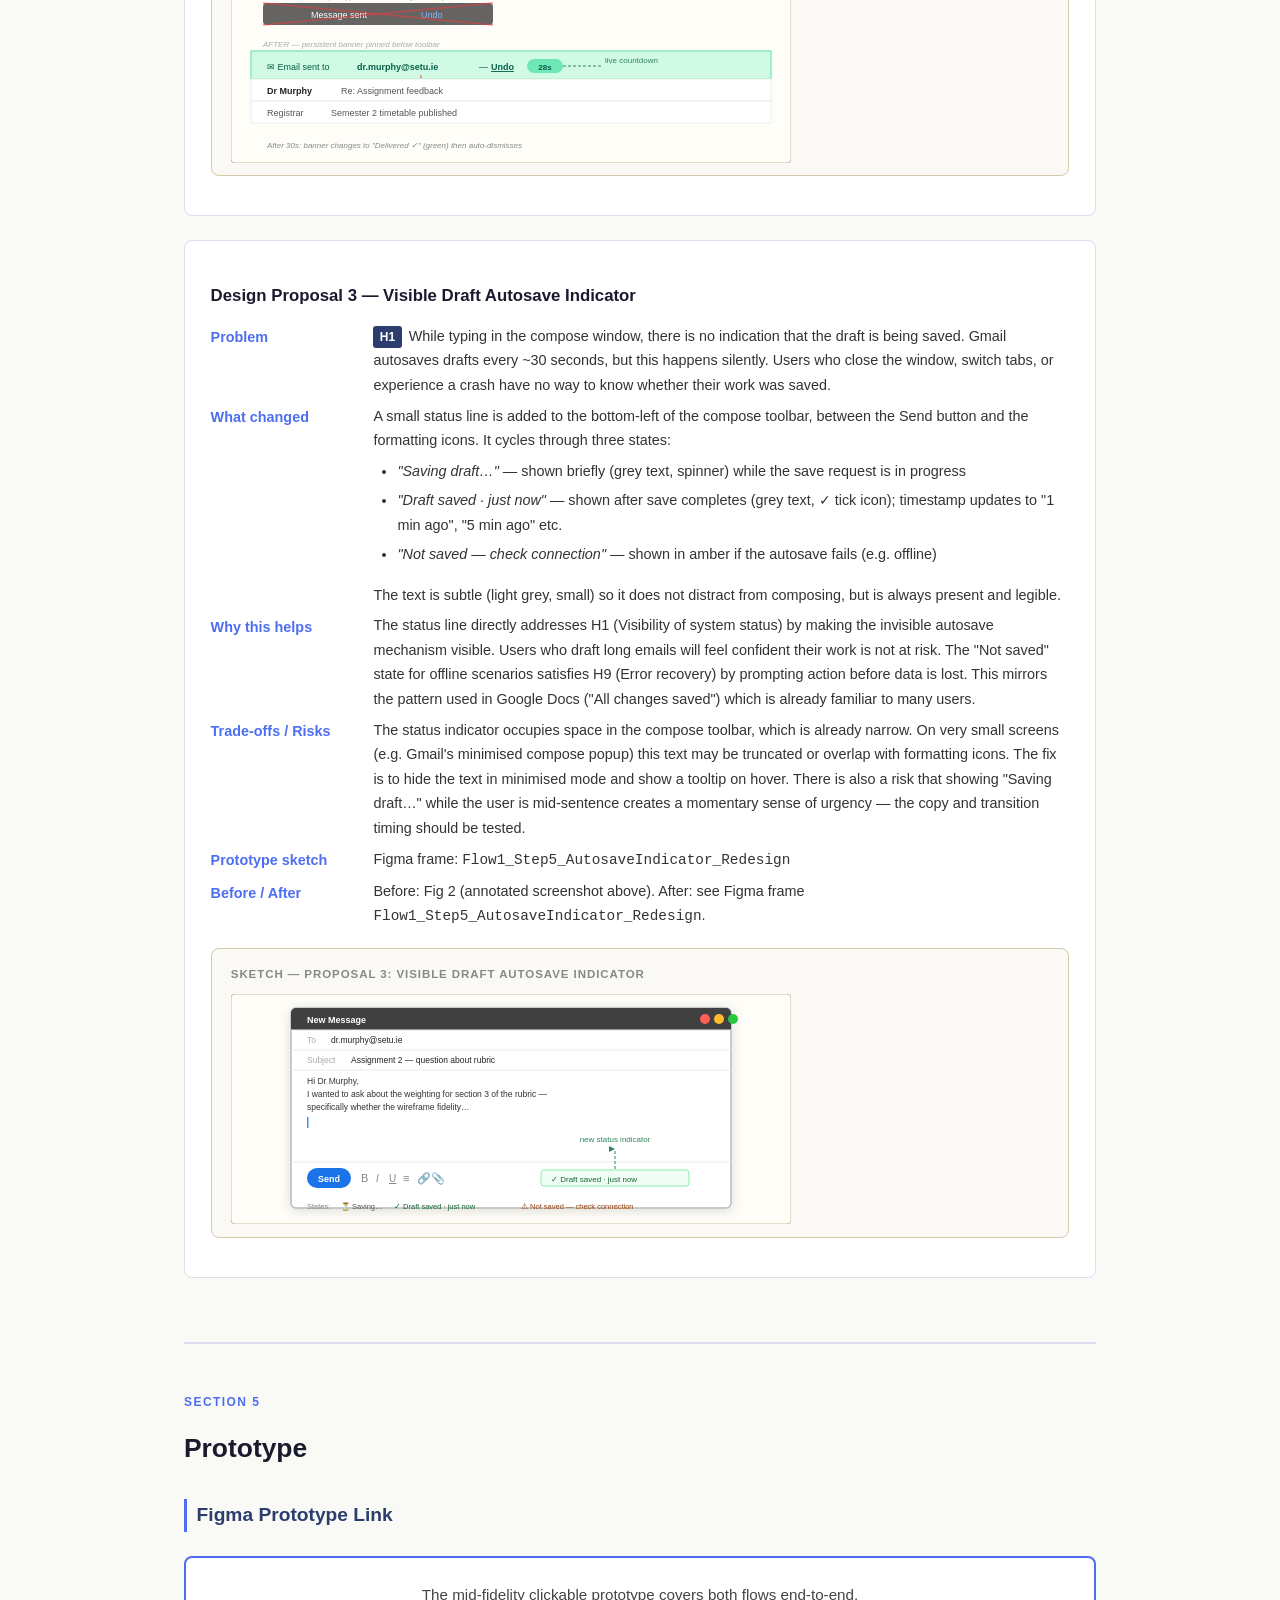
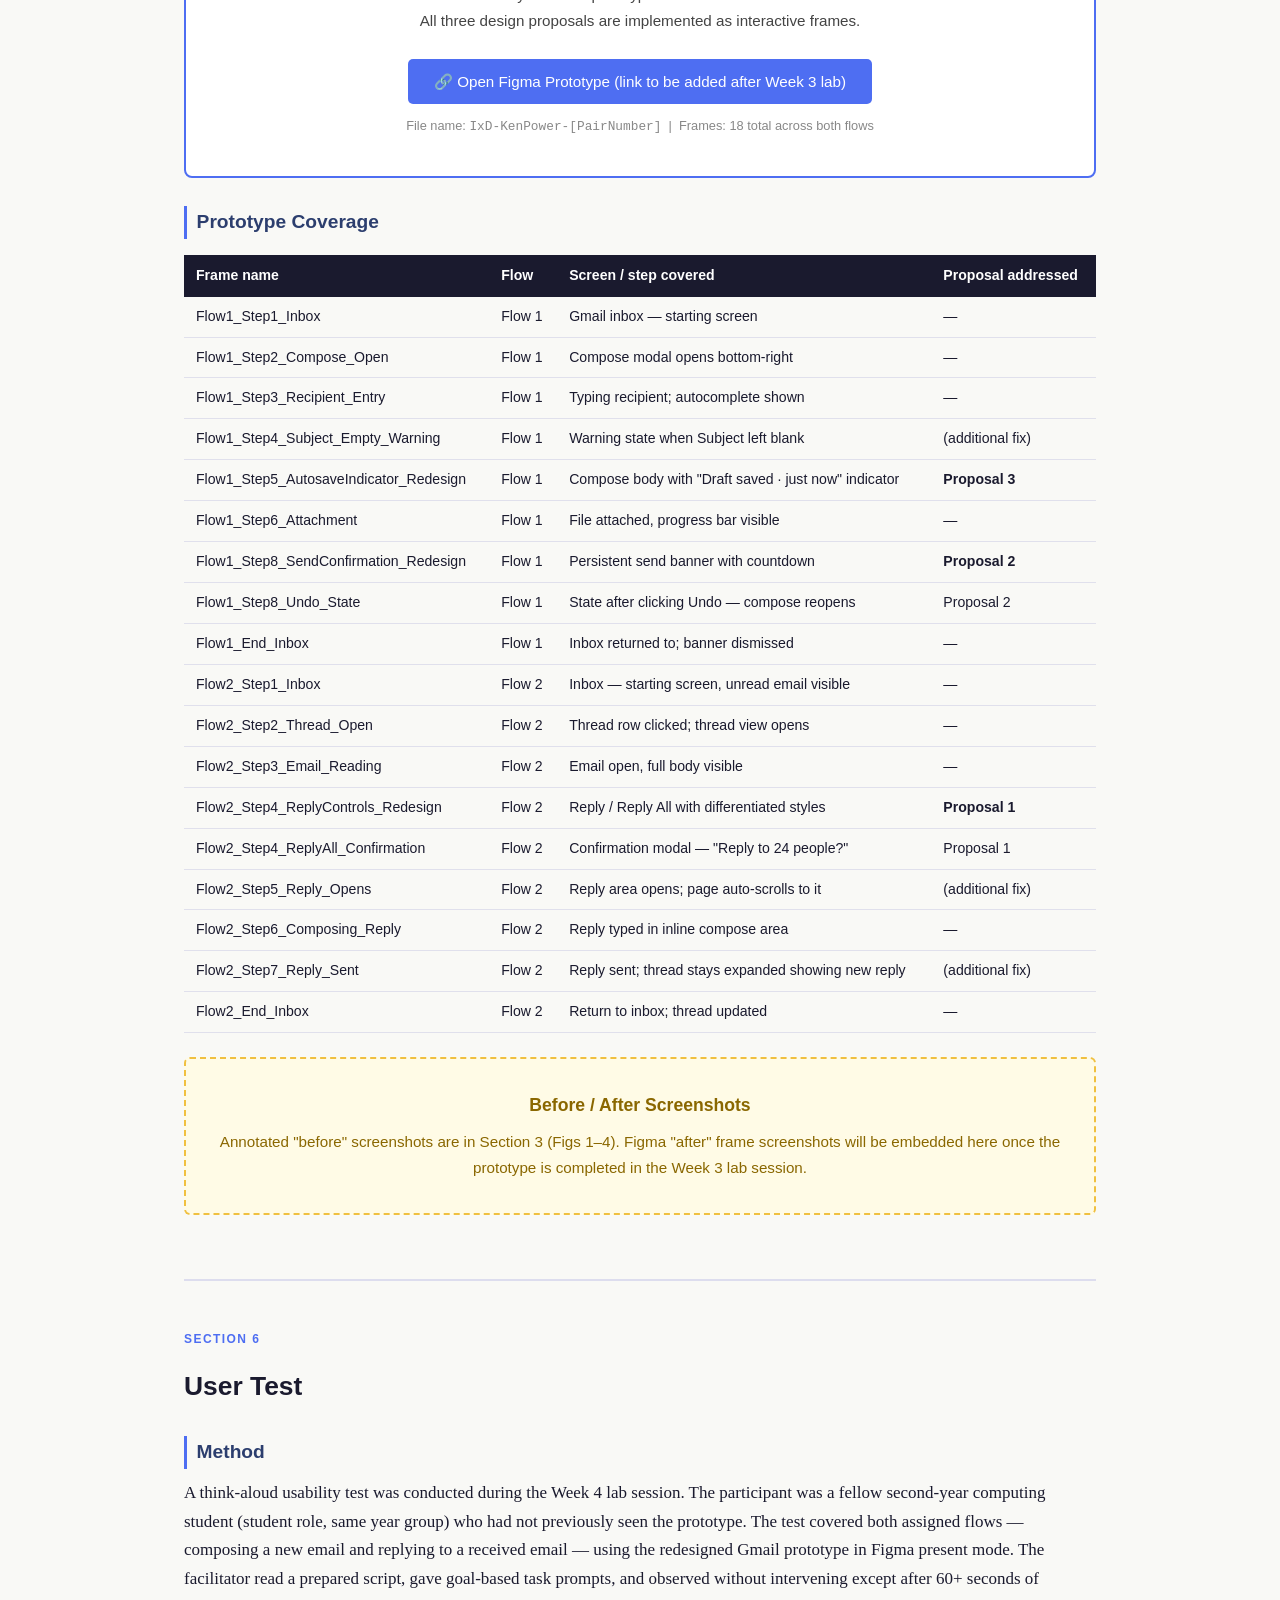
==== commit 1ea9a93a: "made it better" ====
--- a/index.html
+++ b/index.html
@@ -33,7 +33,8 @@
     <main>
       <section id="introduction">
         <p class="_w">Section 1</p>
-        <h2>Introduction!</h2>
+        <h2>Introduction</h2>
+
 
         <h3>About the Application</h3>
         <p>
